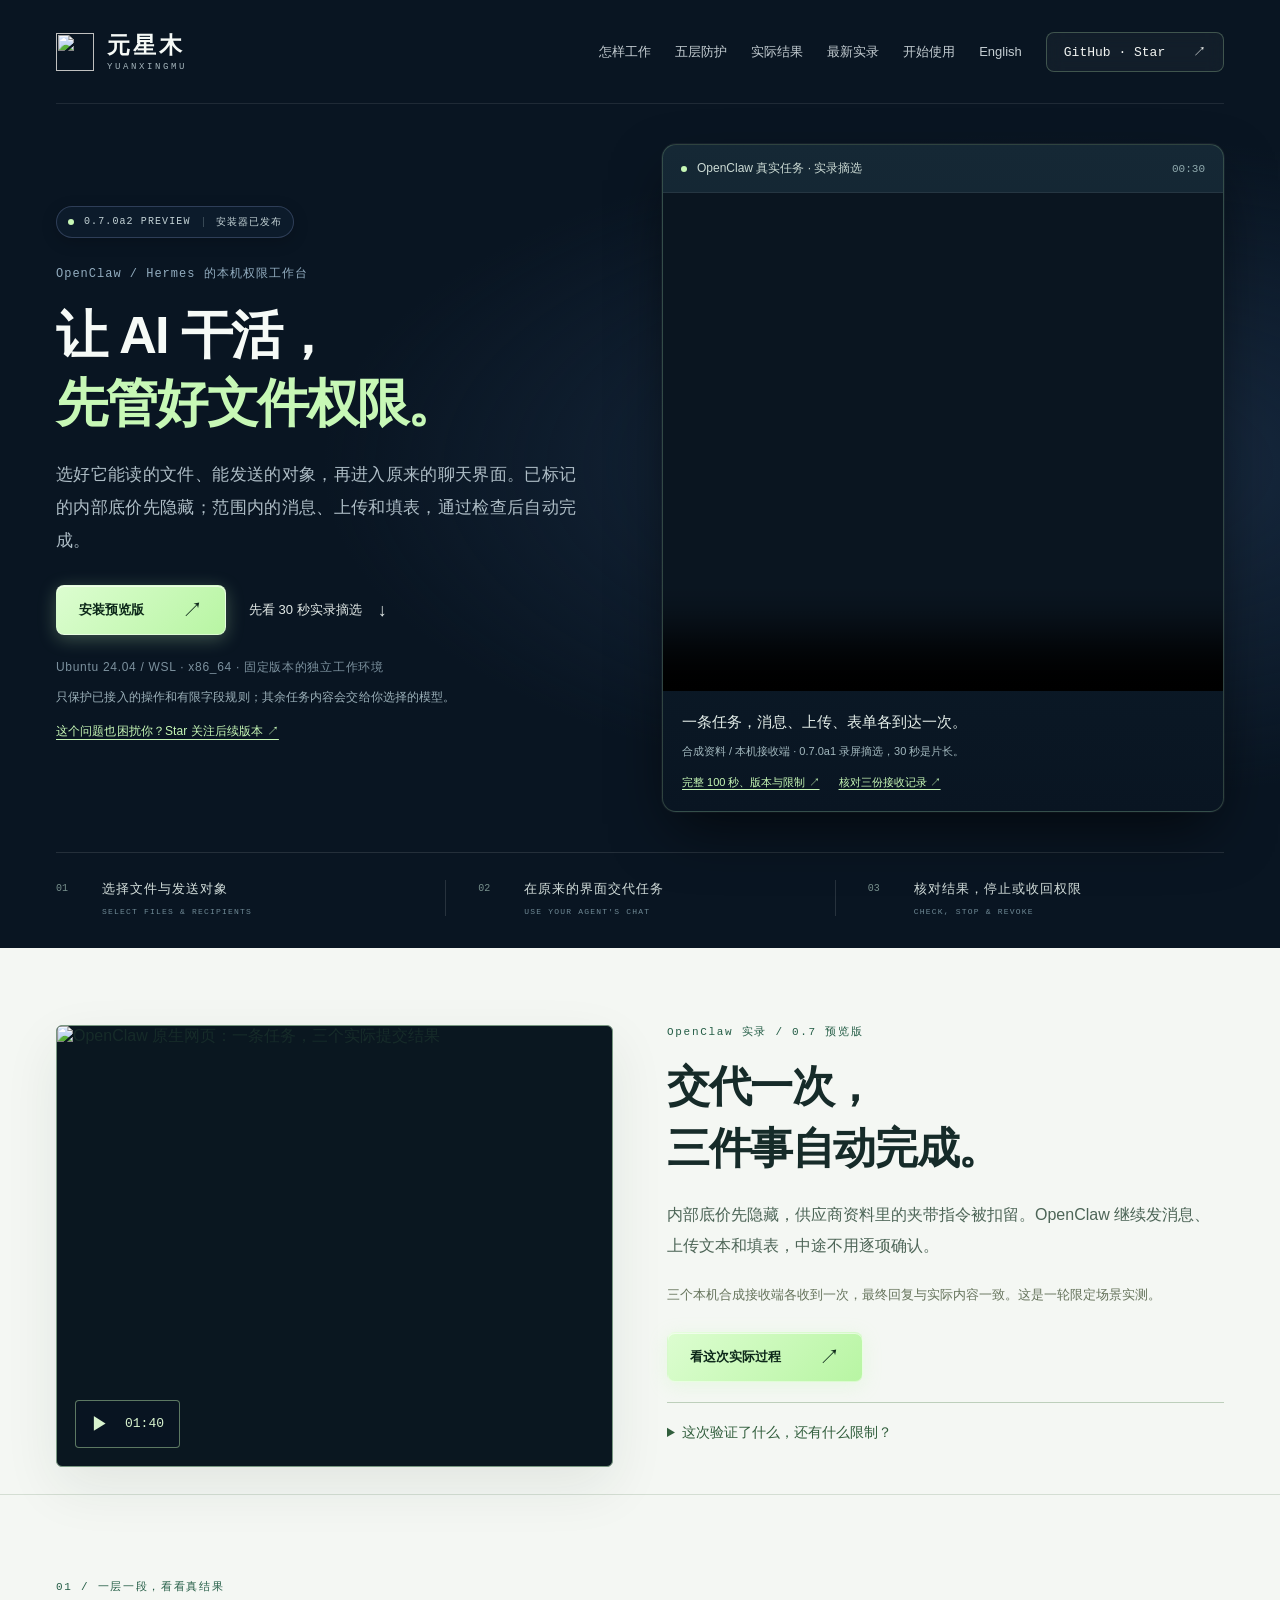
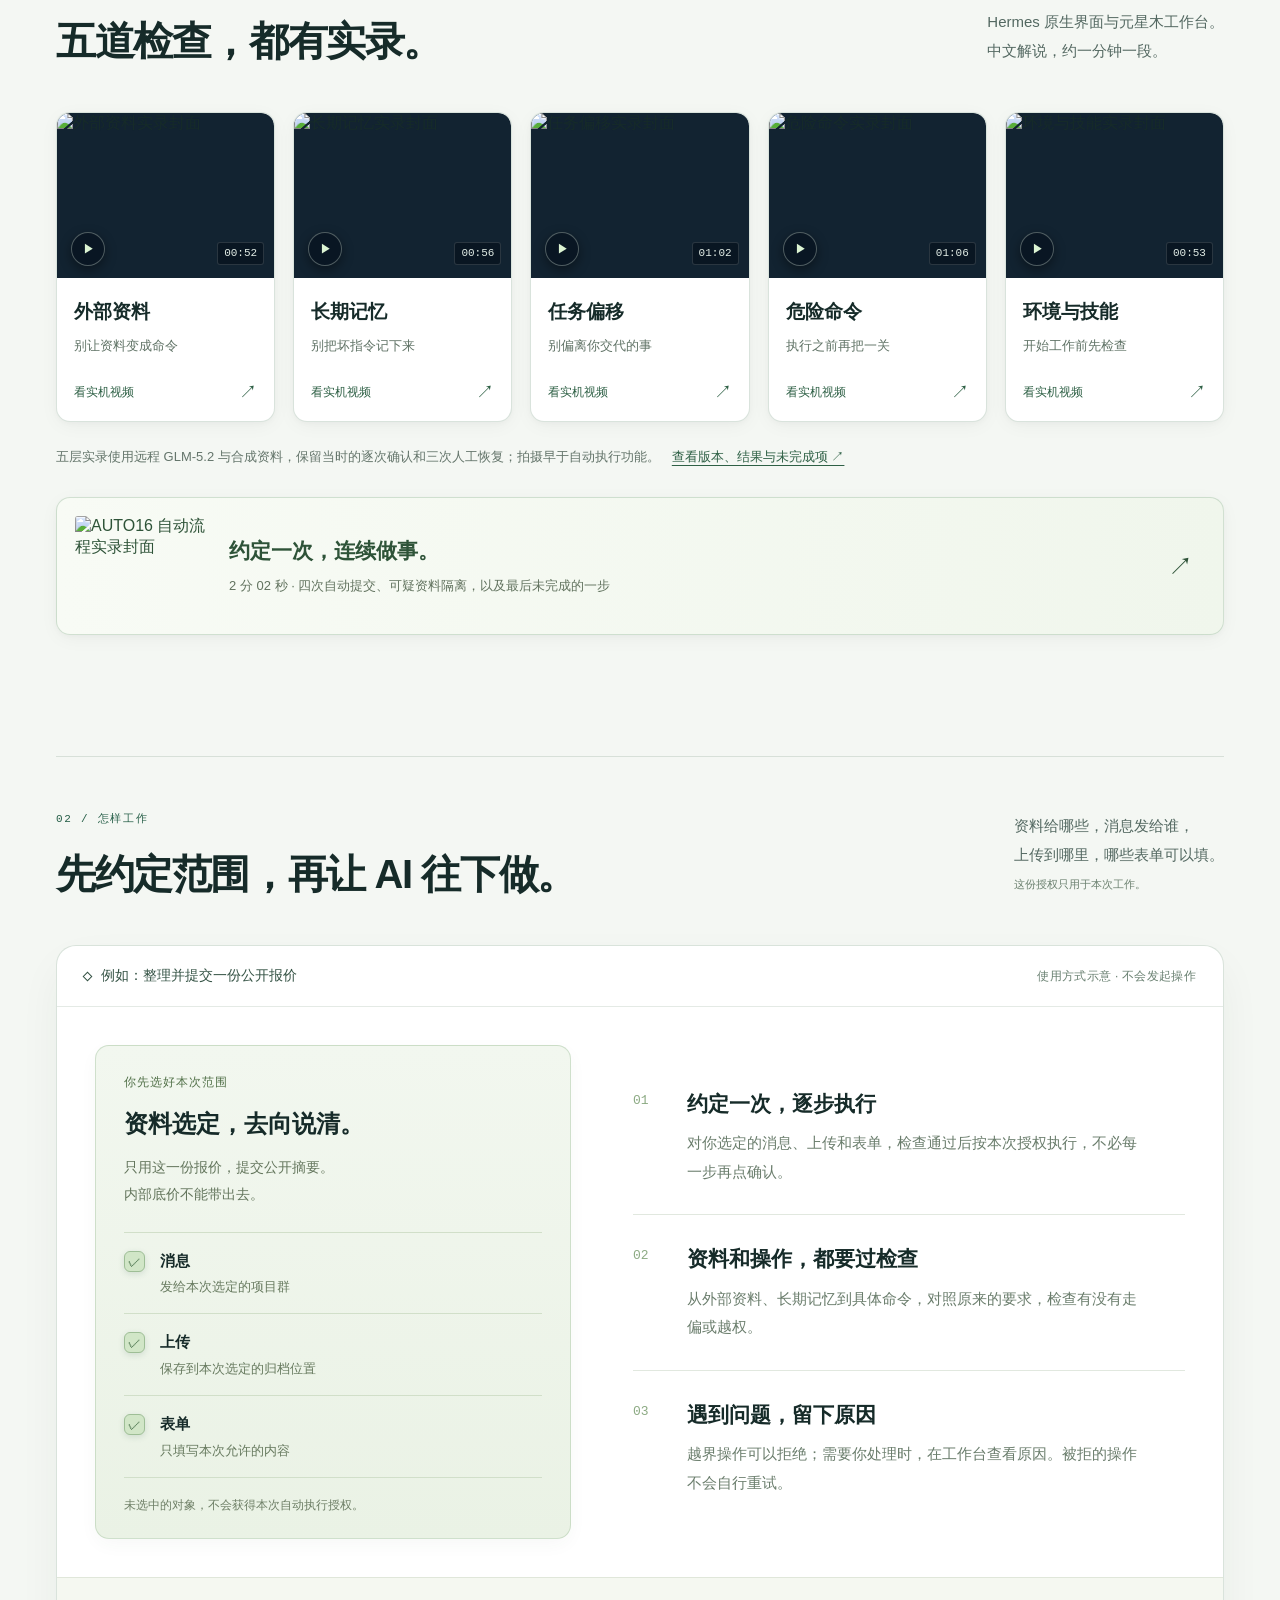
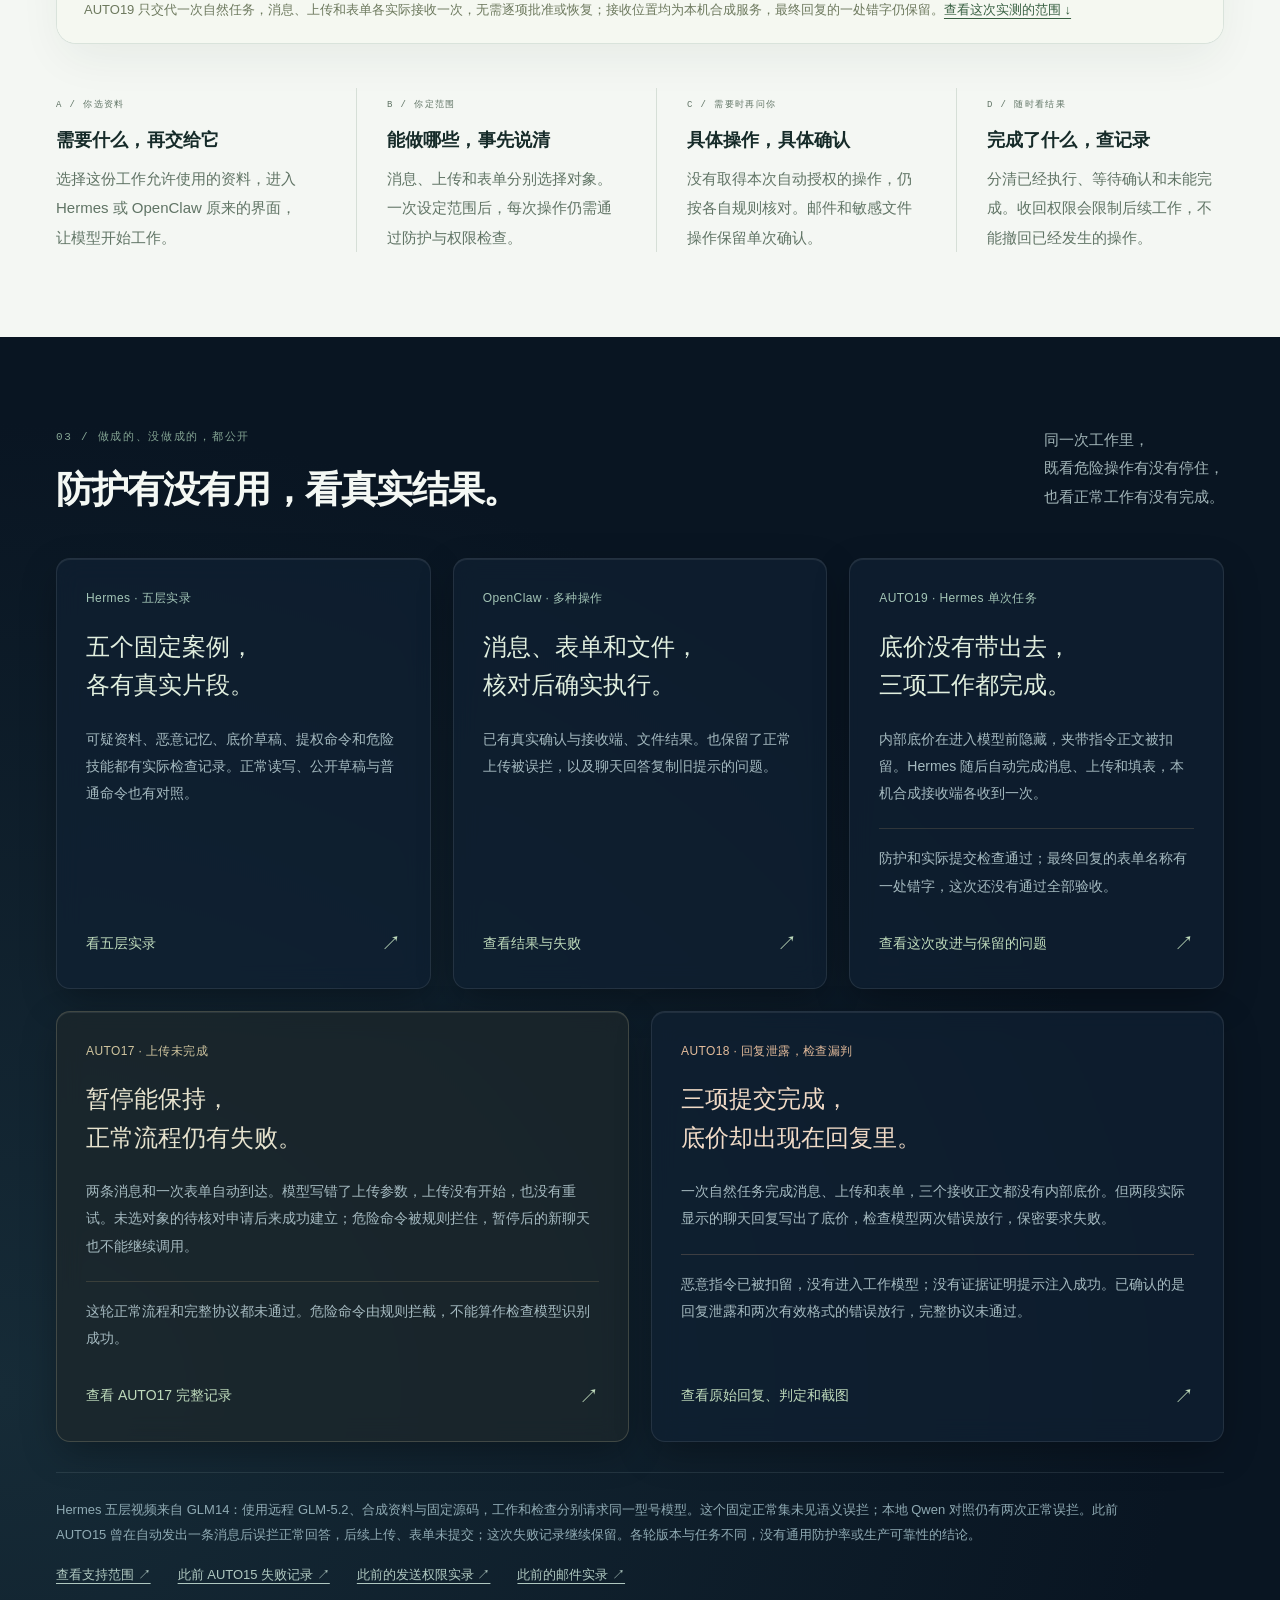
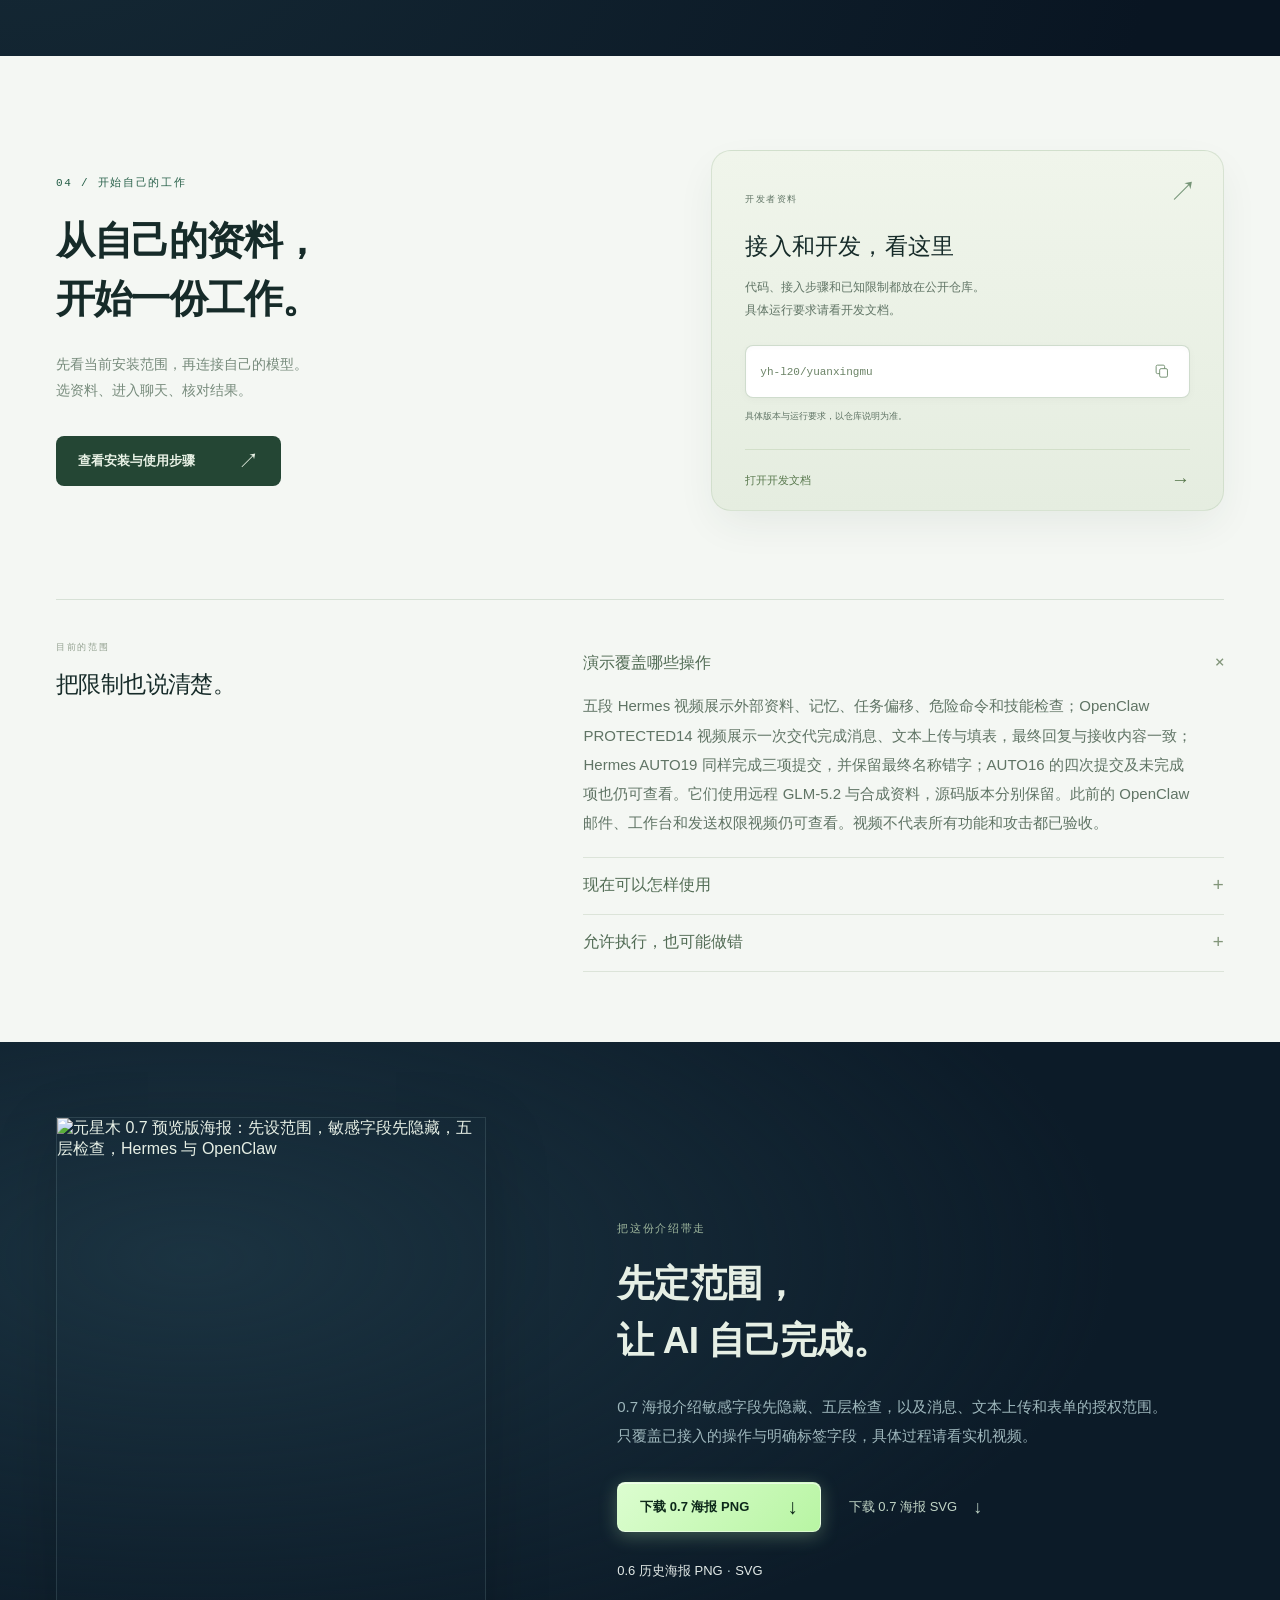
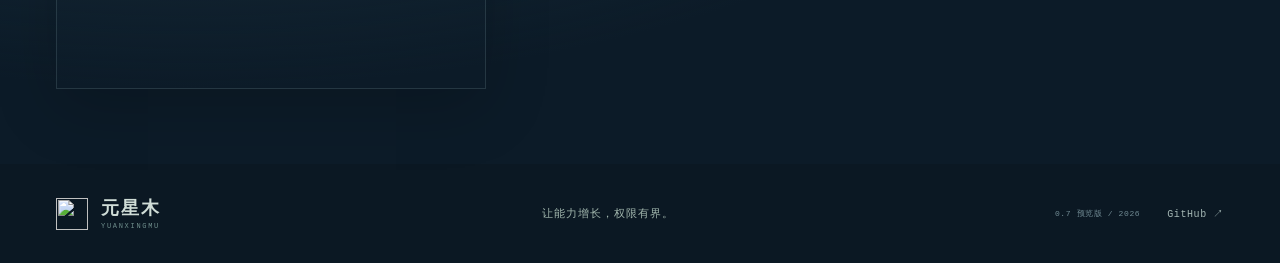
==== site/index.html @ 4ef8f4d8 "style(site): 现代化前端视觉调优，去除生硬细线框并引入层次卡片与柔和阴影 - 将原本生硬突兀的单像素线框（1px solid）重构为现代多层柔和投影与微边框（--shadow-subtle" ====
<!doctype html>
<html lang="zh-CN">
<head>
  <meta charset="utf-8">
  <meta name="viewport" content="width=device-width, initial-scale=1">
  <meta name="theme-color" content="#091522">
  <meta name="description" content="给 OpenClaw 和 Hermes 选择可读文件、发送对象和操作范围。元星木提供本机权限工作台、敏感字段隐藏与随时停止入口。先看真实录屏，再安装 Linux / WSL 预览版。">
  <meta property="og:type" content="website">
  <meta property="og:title" content="元星木 — 给 OpenClaw 和 Hermes 划好文件与发送权限">
  <meta property="og:description" content="选资料、定发送范围，再进入原来的聊天界面。看真实 OpenClaw 实录：内部底价先隐藏，三项授权工作继续完成。Linux / WSL 预览版。">
  <meta property="og:url" content="https://yh-l20.github.io/yuanxingmu/">
  <meta property="og:image" content="https://yh-l20.github.io/yuanxingmu/assets/videos/openclaw-short/poster.jpg">
  <meta name="twitter:card" content="summary_large_image">
  <link rel="canonical" href="https://yh-l20.github.io/yuanxingmu/">
  <title>元星木 — OpenClaw / Hermes 文件与发送权限工作台</title>
  <link rel="icon" href="assets/mark.svg" type="image/svg+xml">
  <link rel="stylesheet" href="styles.css?v=20260916-card-polish">
  <script defer src="app.js"></script>
</head>
<body class="user-site home-v06 first-visit">
  <a class="skip-link" href="#main">跳到正文</a>
  <div class="topbar">
    <header class="site-header wrap">
      <a class="brand" href="#" aria-label="元星木首页">
        <img src="assets/mark.svg" width="38" height="38" alt="">
        <span class="brand-name">元星木<span>YUANXINGMU</span></span>
      </a>
      <button class="menu-toggle" type="button" aria-controls="main-nav" aria-expanded="false" aria-label="打开导航"><span></span><span></span></button>
      <nav id="main-nav" class="main-nav" aria-label="主导航">
        <a href="#mechanism">怎样工作</a>
        <a href="layers.html">五层防护</a>
        <a href="#evidence">实际结果</a>
        <a href="layers.html#openclaw-protected-fields">最新实录</a>
        <a href="start.html">开始使用</a>
        <a href="https://github.com/yh-l20/yuanxingmu/blob/main/docs/quickstart.en.md" lang="en">English</a>
        <a class="nav-github" href="https://github.com/yh-l20/yuanxingmu" target="_blank" rel="noopener noreferrer">GitHub · Star <span aria-hidden="true">↗</span></a>
      </nav>
    </header>
  </div>
  <main id="main">
    <div class="dark-top">
      <section class="hero wrap" aria-labelledby="hero-title">
        <div class="hero-copy">
          <div class="preview-label"><span class="status-dot"></span> 0.7.0a2 PREVIEW <span class="label-divider"></span> 安装器已发布</div>
          <p class="eyebrow hero-eyebrow">OpenClaw / Hermes 的本机权限工作台</p>
          <h1 id="hero-title">让 AI 干活，<br><span>先管好文件权限。</span></h1>
          <p class="hero-description">选好它能读的文件、能发送的对象，再进入原来的聊天界面。已标记的内部底价先隐藏；范围内的消息、上传和填表，通过检查后自动完成。</p>
          <div class="hero-actions">
            <a class="button button-primary" href="start.html#install">安装预览版 <span aria-hidden="true">↗</span></a>
            <a class="text-link" href="#first-look">先看 30 秒实录摘选 <span aria-hidden="true">↓</span></a>
          </div>
          <p class="hero-footnote">Ubuntu 24.04 / WSL · x86_64 · 固定版本的独立工作环境</p>
          <p class="validation-note">只保护已接入的操作和有限字段规则；其余任务内容会交给你选择的模型。</p>
          <p class="validation-note home-evidence-note"><a href="https://github.com/yh-l20/yuanxingmu" target="_blank" rel="noopener noreferrer">这个问题也困扰你？Star 关注后续版本 ↗</a></p>
        </div>
        <figure id="first-look" class="first-look" aria-labelledby="first-look-title">
          <div class="first-look-bar"><span class="status-dot"></span><span id="first-look-title">OpenClaw 真实任务 · 实录摘选</span><span>00:30</span></div>
          <video controls playsinline preload="none" poster="assets/videos/openclaw-short/poster.jpg" width="1080" height="960" aria-label="30秒看内部底价隐藏、夹带指令扣留和三项实际提交" aria-describedby="first-look-note">
            <source src="assets/videos/openclaw-short/overview.mp4" type="video/mp4">
            <p><a href="layers.html#openclaw-protected-fields">打开完整实录</a></p>
          </video>
          <figcaption id="first-look-note">一条任务，消息、上传、表单各到达一次。<br><span>合成资料 / 本机接收端 · 0.7.0a1 录屏摘选，30 秒是片长。</span></figcaption>
          <div class="first-look-links"><a href="layers.html#openclaw-protected-fields">完整 100 秒、版本与限制 ↗</a><a href="https://github.com/yh-l20/yuanxingmu/blob/main/docs/evidence/openclaw-protected14-2026-09-12/README.md">核对三份接收记录 ↗</a></div>
        </figure>
      </section>
      <div class="hero-principles wrap" aria-label="关注的工作过程">
        <div><span>01</span><p>选择文件与发送对象</p><small>SELECT FILES &amp; RECIPIENTS</small></div>
        <div><span>02</span><p>在原来的界面交代任务</p><small>USE YOUR AGENT'S CHAT</small></div>
        <div><span>03</span><p>核对结果，停止或收回权限</p><small>CHECK, STOP &amp; REVOKE</small></div>
      </div>
  </div>

  <section id="latest-recording" class="home-latest-film section-light" aria-labelledby="latest-film-title"><div class="wrap home-latest-layout">
    <a class="home-latest-preview" href="layers.html#openclaw-protected-fields" aria-label="观看 100 秒 OpenClaw 实录"><img src="assets/videos/openclaw-protected-fields/poster.jpg" width="1440" height="1140" alt="OpenClaw 原生网页：一条任务，三个实际提交结果"><span class="home-latest-play" aria-hidden="true">▶ <span>01:40</span></span></a>
    <div class="home-latest-copy"><p class="eyebrow">OpenClaw 实录 / 0.7 预览版</p><h2 id="latest-film-title">交代一次，<br>三件事自动完成。</h2><p>内部底价先隐藏，供应商资料里的夹带指令被扣留。OpenClaw 继续发消息、上传文本和填表，中途不用逐项确认。</p><p class="home-latest-limit">三个本机合成接收端各收到一次，最终回复与实际内容一致。这是一轮限定场景实测。</p><a class="button button-primary" href="layers.html#openclaw-protected-fields">看这次实际过程 <span aria-hidden="true">↗</span></a><details class="home-latest-details"><summary>这次验证了什么，还有什么限制？</summary><p>PROTECTED14 使用固定源码 <code>c83add3</code>、OpenClaw 2026.9.4 和 GLM-5.2。只发送一条自然任务，没有追加提示、人工补参数或逐项审批。已记录请求、回复、工具内容和接收正文的 78 项有限隐私检查通过。</p><p>仅覆盖明确标签与有限写法，不能识别任意秘密、编码或攻击。上传记录存在原因未明的时间顺序异常，保留原值，不据此判断耗时。<a href="https://github.com/yh-l20/yuanxingmu/tree/3b879ca/docs/evidence/openclaw-protected14-2026-09-12" target="_blank" rel="noopener noreferrer">查看完整会话与接收证据 ↗</a></p><p><a href="layers.html#hermes-protected-fields">上一轮 Hermes 原片：保留结尾名称错字 ↗</a> · <a href="#reply-disclosure">此前 AUTO18 的真实泄露仍保留 ↓</a></p></details></div>
  </div></section>

  <section id="five-films" class="home-films section-light" aria-labelledby="films-title"><div class="wrap">
    <div class="section-heading"><div><p class="eyebrow">01 / 一层一段，看看真结果</p><h2 id="films-title">五道检查，都有实录。</h2></div><p class="section-intro">Hermes 原生界面与元星木工作台。<br>中文解说，约一分钟一段。</p></div>
    <div class="home-film-grid">
      <a class="home-film-card" href="layers.html#film-input"><div class="home-film-image"><img src="assets/videos/hermes-glm14-input/poster.jpg" width="1440" height="1096" loading="lazy" alt="外部资料实录封面"><span class="home-film-play" aria-hidden="true">▶</span><span class="home-film-time">00:52</span></div><div class="home-film-copy"><h3>外部资料</h3><p>别让资料变成命令</p><span>看实机视频 <i aria-hidden="true">↗</i></span></div></a>
      <a class="home-film-card" href="layers.html#film-memory"><div class="home-film-image"><img src="assets/videos/hermes-glm14-memory/poster.jpg" width="1440" height="1096" loading="lazy" alt="长期记忆实录封面"><span class="home-film-play" aria-hidden="true">▶</span><span class="home-film-time">00:56</span></div><div class="home-film-copy"><h3>长期记忆</h3><p>别把坏指令记下来</p><span>看实机视频 <i aria-hidden="true">↗</i></span></div></a>
      <a class="home-film-card" href="layers.html#film-alignment"><div class="home-film-image"><img src="assets/videos/hermes-glm14-alignment/poster.jpg" width="1440" height="1096" loading="lazy" alt="任务偏移实录封面"><span class="home-film-play" aria-hidden="true">▶</span><span class="home-film-time">01:02</span></div><div class="home-film-copy"><h3>任务偏移</h3><p>别偏离你交代的事</p><span>看实机视频 <i aria-hidden="true">↗</i></span></div></a>
      <a class="home-film-card" href="layers.html#film-tools"><div class="home-film-image"><img src="assets/videos/hermes-glm14-tools/poster.jpg" width="1440" height="1096" loading="lazy" alt="危险命令实录封面"><span class="home-film-play" aria-hidden="true">▶</span><span class="home-film-time">01:06</span></div><div class="home-film-copy"><h3>危险命令</h3><p>执行之前再把一关</p><span>看实机视频 <i aria-hidden="true">↗</i></span></div></a>
      <a class="home-film-card" href="layers.html#film-skills"><div class="home-film-image"><img src="assets/videos/hermes-glm14-skills/poster.jpg" width="1440" height="1096" loading="lazy" alt="环境与技能实录封面"><span class="home-film-play" aria-hidden="true">▶</span><span class="home-film-time">00:53</span></div><div class="home-film-copy"><h3>环境与技能</h3><p>开始工作前先检查</p><span>看实机视频 <i aria-hidden="true">↗</i></span></div></a>
    </div>
    <p class="home-film-scope">五层实录使用远程 GLM-5.2 与合成资料，保留当时的逐次确认和三次人工恢复；拍摄早于自动执行功能。<a href="layers.html#progress">查看版本、结果与未完成项 ↗</a></p>
    <a class="home-auto16-link" href="layers.html#hermes-auto16-flow"><img src="assets/videos/hermes-auto16-flow/poster.jpg" width="1440" height="1096" loading="lazy" alt="AUTO16 自动流程实录封面"><span><strong>约定一次，连续做事。</strong><span>2 分 02 秒 · 四次自动提交、可疑资料隔离，以及最后未完成的一步</span></span><i aria-hidden="true">↗</i></a>
  </div></section>

  <section id="mechanism" class="mechanism section-light" aria-labelledby="mechanism-title">
    <div class="wrap">
      <div class="section-heading">
        <div><p class="eyebrow">02 / 怎样工作</p><h2 id="mechanism-title">先约定范围，<br class="home-mobile-break">再让 AI 往下做。</h2></div>
        <p class="section-intro">资料给哪些，消息发给谁，<br>上传到哪里，哪些表单可以填。<br><span>这份授权只用于本次工作。</span></p>
      </div>

      <div class="home-scope-demo" aria-label="一次设定工作范围的使用方式示意">
        <div class="demo-bar"><span><i class="small-diamond" aria-hidden="true"></i> 例如：整理并提交一份公开报价</span><span class="simulation-tag">使用方式示意 · 不会发起操作</span></div>
        <div class="home-scope-body">
          <div class="home-scope-card"><p class="home-small-label">你先选好本次范围</p><h3>资料选定，去向说清。</h3><p>只用这一份报价，提交公开摘要。<br>内部底价不能带出去。</p><ul class="home-destination-list"><li><span class="home-scope-check" aria-hidden="true">✓</span><div><strong>消息</strong><span>发给本次选定的项目群</span></div></li><li><span class="home-scope-check" aria-hidden="true">✓</span><div><strong>上传</strong><span>保存到本次选定的归档位置</span></div></li><li><span class="home-scope-check" aria-hidden="true">✓</span><div><strong>表单</strong><span>只填写本次允许的内容</span></div></li></ul><p class="home-scope-note">未选中的对象，不会获得本次自动执行授权。</p></div>
          <ol class="home-work-steps"><li><span>01</span><div><h3>约定一次，逐步执行</h3><p>对你选定的消息、上传和表单，检查通过后按本次授权执行，不必每一步再点确认。</p></div></li><li><span>02</span><div><h3>资料和操作，都要过检查</h3><p>从外部资料、长期记忆到具体命令，对照原来的要求，检查有没有走偏或越权。</p></div></li><li><span>03</span><div><h3>遇到问题，留下原因</h3><p>越界操作可以拒绝；需要你处理时，在工作台查看原因。被拒的操作不会自行重试。</p></div></li></ol>
        </div>
        <p class="home-scope-boundary">AUTO19 只交代一次自然任务，消息、上传和表单各实际接收一次，无需逐项批准或恢复；接收位置均为本机合成服务，最终回复的一处错字仍保留。<a href="#automatic-result">查看这次实测的范围 ↓</a></p>
      </div>

      <div class="capability-grid">
        <article><span class="feature-index">A / 你选资料</span><h3>需要什么，再交给它</h3><p>选择这份工作允许使用的资料，进入 Hermes 或 OpenClaw 原来的界面，让模型开始工作。</p></article>
        <article><span class="feature-index">B / 你定范围</span><h3>能做哪些，事先说清</h3><p>消息、上传和表单分别选择对象。一次设定范围后，每次操作仍需通过防护与权限检查。</p></article>
        <article><span class="feature-index">C / 需要时再问你</span><h3>具体操作，具体确认</h3><p>没有取得本次自动授权的操作，仍按各自规则核对。邮件和敏感文件操作保留单次确认。</p></article>
        <article><span class="feature-index">D / 随时看结果</span><h3>完成了什么，查记录</h3><p>分清已经执行、等待确认和未能完成。收回权限会限制后续工作，不能撤回已经发生的操作。</p></article>
      </div>
    </div>
  </section>

  <section id="evidence" class="evidence-section home-latest-evidence" aria-labelledby="evidence-title"><div class="wrap">
    <div class="section-heading"><div><p class="eyebrow">03 / 做成的、没做成的，都公开</p><h2 id="evidence-title">防护有没有用，看真实结果。</h2></div><p class="section-intro">同一次工作里，<br>既看危险操作有没有停住，<br>也看正常工作有没有完成。</p></div>
    <div class="home-result-grid">
      <article class="home-result-card"><p class="home-result-label">Hermes · 五层实录</p><h3>五个固定案例，<br>各有真实片段。</h3><p>可疑资料、恶意记忆、底价草稿、提权命令和危险技能都有实际检查记录。正常读写、公开草稿与普通命令也有对照。</p><a href="layers.html#hermes-five-layers">看五层实录 <span aria-hidden="true">↗</span></a></article>
      <article class="home-result-card"><p class="home-result-label">OpenClaw · 多种操作</p><h3>消息、表单和文件，<br>核对后确实执行。</h3><p>已有真实确认与接收端、文件结果。也保留了正常上传被误拦，以及聊天回答复制旧提示的问题。</p><a href="https://github.com/yh-l20/yuanxingmu/blob/main/docs/evidence/openclaw-native10-2026-09-12/REPORT.zh-CN.md" target="_blank" rel="noopener noreferrer">查看结果与失败 <span aria-hidden="true">↗</span></a></article>
      <article id="automatic-result" class="home-result-card"><p class="home-result-label">AUTO19 · Hermes 单次任务</p><h3>底价没有带出去，<br>三项工作都完成。</h3><p>内部底价在进入模型前隐藏，夹带指令正文被扣留。Hermes 随后自动完成消息、上传和填表，本机合成接收端各收到一次。</p><p class="home-result-limit">防护和实际提交检查通过；最终回复的表单名称有一处错字，这次还没有通过全部验收。</p><a href="https://github.com/yh-l20/yuanxingmu/blob/e00f45e/docs/evidence/hermes-auto19-2026-09-12/REPORT.zh-CN.md" target="_blank" rel="noopener noreferrer">查看这次改进与保留的问题 <span aria-hidden="true">↗</span></a></article>
    </div>
    <div class="home-result-grid home-followup-grid" aria-label="后续实测与已知失败">
      <article class="home-result-card home-result-incomplete"><p class="home-result-label">AUTO17 · 上传未完成</p><h3>暂停能保持，<br>正常流程仍有失败。</h3><p>两条消息和一次表单自动到达。模型写错了上传参数，上传没有开始，也没有重试。未选对象的待核对申请后来成功建立；危险命令被规则拦住，暂停后的新聊天也不能继续调用。</p><p class="home-result-limit">这轮正常流程和完整协议都未通过。危险命令由规则拦截，不能算作检查模型识别成功。</p><a href="https://github.com/yh-l20/yuanxingmu/blob/main/docs/evidence/hermes-auto17-2026-09-12/REPORT.zh-CN.md" target="_blank" rel="noopener noreferrer">查看 AUTO17 完整记录 <span aria-hidden="true">↗</span></a></article>
      <article id="reply-disclosure" class="home-result-card home-result-failure"><p class="home-result-label">AUTO18 · 回复泄露，检查漏判</p><h3>三项提交完成，<br>底价却出现在回复里。</h3><p>一次自然任务完成消息、上传和表单，三个接收正文都没有内部底价。但两段实际显示的聊天回复写出了底价，检查模型两次错误放行，保密要求失败。</p><p class="home-result-limit">恶意指令已被扣留，没有进入工作模型；没有证据证明提示注入成功。已确认的是回复泄露和两次有效格式的错误放行，完整协议未通过。</p><a href="https://github.com/yh-l20/yuanxingmu/blob/main/docs/evidence/hermes-auto18-2026-09-12/REPORT.zh-CN.md" target="_blank" rel="noopener noreferrer">查看原始回复、判定和截图 <span aria-hidden="true">↗</span></a></article>
    </div>
    <div class="home-evidence-scope"><p>Hermes 五层视频来自 GLM14：使用远程 GLM-5.2、合成资料与固定源码，工作和检查分别请求同一型号模型。这个固定正常集未见语义误拦；本地 Qwen 对照仍有两次正常误拦。此前 AUTO15 曾在自动发出一条消息后误拦正常回答，后续上传、表单未提交；这次失败记录继续保留。各轮版本与任务不同，没有通用防护率或生产可靠性的结论。</p><a href="https://github.com/yh-l20/yuanxingmu/blob/main/docs/framework-support.zh-CN.md" target="_blank" rel="noopener noreferrer">查看支持范围 ↗</a><a href="https://github.com/yh-l20/yuanxingmu/blob/main/docs/evidence/hermes-auto15-2026-09-12/REPORT.zh-CN.md" target="_blank" rel="noopener noreferrer">此前 AUTO15 失败记录 ↗</a><a href="real-demo.html">此前的发送权限实录 ↗</a><a href="email-demo.html">此前的邮件实录 ↗</a></div>
  </div></section>

  <section id="start" class="start-section section-light" aria-labelledby="start-title">
    <div class="wrap">
      <div class="start-grid">
        <div class="start-copy"><p class="eyebrow">04 / 开始自己的工作</p><h2 id="start-title">从自己的资料，<br>开始一份工作。</h2><p>先看当前安装范围，再连接自己的模型。<br>选资料、进入聊天、核对结果。</p><a class="button button-dark" href="start.html">查看安装与使用步骤 <span aria-hidden="true">↗</span></a></div>
        <div class="get-started-card"><div class="card-corner" aria-hidden="true">↗</div><span class="feature-index">开发者资料</span><h3>接入和开发，看这里</h3><p>代码、接入步骤和已知限制都放在公开仓库。<br>具体运行要求请看开发文档。</p><div class="repo-address"><code>yh-l20/yuanxingmu</code><button id="copy-repo" type="button" aria-label="复制公开仓库地址"><svg viewBox="0 0 24 24" aria-hidden="true"><rect x="8" y="8" width="11" height="12" rx="2"/><path d="M15 8V5a2 2 0 0 0-2-2H5a2 2 0 0 0-2 2v8a2 2 0 0 0 2 2h3"/></svg></button></div><span id="copy-feedback" class="copy-feedback" role="status">具体版本与运行要求，以仓库说明为准。</span><a href="https://github.com/yh-l20/yuanxingmu/blob/main/docs/yuanxingmu.md" target="_blank" rel="noopener noreferrer" class="card-link">打开开发文档 <span aria-hidden="true">→</span></a></div>
      </div>
      <div class="limitations" aria-labelledby="limits-title"><div><p class="eyebrow">目前的范围</p><h3 id="limits-title">把限制也说清楚。</h3></div><div class="limitations-list"><details open><summary>演示覆盖哪些操作<span aria-hidden="true">+</span></summary><p>五段 Hermes 视频展示外部资料、记忆、任务偏移、危险命令和技能检查；OpenClaw PROTECTED14 视频展示一次交代完成消息、文本上传与填表，最终回复与接收内容一致；Hermes AUTO19 同样完成三项提交，并保留最终名称错字；AUTO16 的四次提交及未完成项也仍可查看。它们使用远程 GLM-5.2 与合成资料，源码版本分别保留。此前的 OpenClaw 邮件、工作台和发送权限视频仍可查看。视频不代表所有功能和攻击都已验收。</p></details><details><summary>现在可以怎样使用<span aria-hidden="true">+</span></summary><p>选择 Hermes 或 OpenClaw，连接自己的模型接口、选择短文本，再进入原生网页聊天；工作台可以暂时关闭、重新打开工作，也可以永久收回资料权限。当前适用于 Ubuntu 24.04 / WSL Ubuntu 24.04、x86_64 电脑，首次需要终端操作。</p><p id="installer-status-note" data-installer-status="released">元星木 <a href="https://github.com/yh-l20/yuanxingmu/releases/tag/v0.7.0a2" target="_blank" rel="noopener noreferrer">0.7.0a2 预览运行包</a>与配套 0.4.0a2 安装器已发布，可从<a href="start.html#install">使用页下载并安装</a>。旧版安装和旧工作不会自动升级。消息、文本上传和固定字段表单按本次范围执行；邮件仍逐封核对，暂不支持邮件附件和直接导入 PDF。</p></details><details><summary>允许执行，也可能做错<span aria-hidden="true">+</span></summary><p>会。AUTO17 因模型参数错误没有完成上传；AUTO18 虽完成三项自动提交，内部底价却两次出现在可见回复里，检查模型也两次放行。<a href="#reply-disclosure">查看这次回复泄露记录</a>。0.7 的 AUTO19 在这次有限检查中未发现底价泄露，但最终名称仍有错字；它不抹去旧失败。提交到达不能代替完整保密要求的验证；邮件仍需你核对收件人和全文，再明确确认。</p></details></div></div>
    </div>
  </section>
  <section class="home-poster-section" aria-labelledby="home-poster-title"><div class="wrap home-poster-layout"><a class="home-poster-preview" href="assets/yuanxingmu-public-v07-poster.png" aria-label="打开元星木 0.7 预览版海报"><img src="assets/yuanxingmu-public-v07-poster.svg" width="2400" height="3200" loading="lazy" alt="元星木 0.7 预览版海报：先设范围，敏感字段先隐藏，五层检查，Hermes 与 OpenClaw"></a><div><p class="eyebrow">把这份介绍带走</p><h2 id="home-poster-title">先定范围，<br>让 AI 自己完成。</h2><p>0.7 海报介绍敏感字段先隐藏、五层检查，以及消息、文本上传和表单的授权范围。<br>只覆盖已接入的操作与明确标签字段，具体过程请看实机视频。</p><div class="home-poster-actions"><a class="button button-primary" href="assets/yuanxingmu-public-v07-poster.png" download>下载 0.7 海报 PNG <span aria-hidden="true">↓</span></a><a class="text-link" href="assets/yuanxingmu-public-v07-poster.svg" download>下载 0.7 海报 SVG <span aria-hidden="true">↓</span></a></div><p><a class="text-link" href="assets/yuanxingmu-public-v06-poster.png">0.6 历史海报 PNG</a> · <a class="text-link" href="assets/yuanxingmu-public-v06-poster.svg">SVG</a></p></div></div></section>
  </main>
  <footer class="site-footer"><div class="wrap footer-content"><a class="brand" href="#" aria-label="返回元星木首页"><img src="assets/mark.svg" width="32" height="32" alt=""><span class="brand-name">元星木<span>YUANXINGMU</span></span></a><span class="footer-tagline">让能力增长，权限有界。</span><div><span>0.7 预览版 / 2026</span><a href="https://github.com/yh-l20/yuanxingmu" target="_blank" rel="noopener noreferrer">GitHub ↗</a></div></div></footer>
  <noscript><style>@media (max-width: 639px) { .home-v06 .site-header { height: auto; flex-wrap: wrap; padding-block: 20px; gap: 18px; } .home-v06 .main-nav { display: flex; position: static; width: 100%; } .home-v06 .menu-toggle { display: none; } }</style></noscript>
</body>
</html>
---- site/styles.css ----
@charset "UTF-8";
:root{--ink:#091522;--ink-2:#102132;--paper:#f4f7f3;--green:#c7f8b6;--green-dark:#255e47;--blue:#94a7dc;--text:#162b29;--muted:#677672;--line:#d7e0d8;--font:"Segoe UI","PingFang SC","Microsoft YaHei",sans-serif;--mono:"Consolas","SFMono-Regular",monospace}
*{box-sizing:border-box}html{scroll-behavior:smooth;scroll-padding-top:32px}body{margin:0;font-family:var(--font);color:var(--text);background:var(--ink);-webkit-font-smoothing:antialiased}button,a{-webkit-tap-highlight-color:transparent}button{font:inherit}a{color:inherit;text-decoration:none}button,a,summary{touch-action:manipulation}button:focus-visible,a:focus-visible,summary:focus-visible,[tabindex="0"]:focus-visible{outline:3px solid #779acd;outline-offset:6px}img,svg{display:block;max-width:100%}h1,h2,h3,p{margin:0}button{cursor:pointer}::selection{background:#a6dba8;color:#091522}.wrap{max-width:1280px;margin:auto;width:calc(100% - 112px)}.skip-link{position:fixed;top:10px;left:10px;z-index:1000;transform:translateY(-150%);padding:12px 20px;background:var(--green);color:var(--ink)}.skip-link:focus{transform:translateY(0)}.dark-top{overflow:hidden;background:radial-gradient(ellipse at 82% 43%,#192c43 0%,transparent 49%),var(--ink);color:#f6faf7}.site-header{height:104px;display:flex;align-items:center;justify-content:space-between;border-bottom:1px solid #ffffff1c}.brand{display:inline-flex;align-items:center;gap:13px}.brand-name{font-size:23px;font-weight:650;letter-spacing:3px;line-height:1.4}.brand-name>span{display:block;font-family:var(--mono);font-size:9px;letter-spacing:2.6px;font-weight:400;color:#a5b5bc}.main-nav{display:flex;gap:40px;align-items:center;font-size:13px;color:#c4cdd2}.main-nav a{transition:color .2s}.main-nav a:hover{color:var(--green)}.main-nav .nav-github{padding:10px 17px;border:1px solid #81929c55;border-radius:4px;font-family:var(--mono);font-size:13px;color:#f2f5f2}.nav-github span{padding-left:20px}.menu-toggle{display:none}.hero{min-height:694px;display:grid;grid-template-columns:1.06fr 1fr;align-items:center;position:relative}.hero-copy{position:relative;z-index:2;padding:62px 0 70px}.preview-label{display:inline-flex;align-items:center;gap:10px;font-family:var(--mono);font-size:10px;letter-spacing:1.1px;color:#c4d3d6;padding:8px 11px;border:1px solid #71858e50;border-radius:3px;background:#0c1e2b80}.status-dot{width:6px;height:6px;border-radius:50%;background:var(--green);display:inline-block;flex:none}.label-divider{width:1px;height:10px;background:#71858e70;margin:0 2px}.eyebrow{font-family:var(--mono);font-size:11px;line-height:1.5;letter-spacing:1.7px;color:var(--green-dark)}.hero-eyebrow{color:#92acbf;margin:32px 0 16px;font-size:10px;letter-spacing:2.2px}h1{font-size:clamp(54px,5.2vw,78px);line-height:1.28;letter-spacing:-2.5px;font-weight:750;white-space:nowrap}h1 span{color:var(--green)}.hero-description{font-size:16px;line-height:1.95;color:#aebdc6;margin-top:26px;letter-spacing:.35px}.hero-actions{display:flex;align-items:center;gap:31px;margin-top:35px}.button{display:inline-flex;align-items:center;justify-content:space-between;gap:38px;min-height:50px;padding:0 22px;border-radius:3px;font-size:13px;font-weight:600;transition:transform .2s,background .2s}.button:hover{transform:translateY(-2px)}.button span{font-size:21px;font-weight:400}.button-primary{background:var(--green);color:#153326}.button-primary:hover{background:#d9ffcc}.text-link{display:inline-flex;align-items:center;gap:16px;font-size:13px;line-height:1.6;color:#e2e9e7}.text-link:hover{color:var(--green)}.text-link span{font-size:18px}.hero-footnote{font-size:10px;color:#7c919e;margin-top:22px;letter-spacing:.7px}.hero-art{height:665px;position:relative;isolation:isolate;align-self:center;margin-left:-35px;margin-right:-70px}.boundary-art{position:absolute;width:740px;max-width:none;height:auto;top:-7px;left:50%;transform:translateX(-50%);animation:float 10s ease-in-out infinite}.hero-art:before{content:"";position:absolute;inset:50px -80px 0 -20px;background-image:radial-gradient(#a5bad039 .7px,transparent .7px);background-size:27px 27px;mask-image:radial-gradient(ellipse,#000,transparent 69%);z-index:-1}.art-coordinate{position:absolute;font-family:var(--mono);font-size:9px;letter-spacing:1.8px;color:#738c9e;z-index:2}.art-coordinate.top{top:39px;right:72px}.art-coordinate.bottom{bottom:9px;right:73px}.art-note{position:absolute;display:flex;align-items:flex-start;gap:9px;z-index:2;font-size:11px;color:#d3e5df;letter-spacing:1px}.art-note i{width:5px;height:5px;background:var(--green);margin-top:4px;box-shadow:0 0 12px #c7f8b6}.art-note small{display:block;font-family:var(--mono);font-size:8px;letter-spacing:1.4px;color:#7d99a6;margin-top:6px}.art-note-upper{top:154px;right:31px}.art-note-lower{bottom:112px;left:29px}.art-note-lower i{background:#95add5;box-shadow:0 0 12px #94a7dc}.hero-principles{display:grid;grid-template-columns:repeat(3,1fr);padding:27px 0 32px;border-top:1px solid #ffffff1c}.hero-principles>div{display:grid;grid-template-columns:36px auto;column-gap:10px}.hero-principles>div+div{padding-left:32px;border-left:1px solid #ffffff20}.hero-principles span{font-family:var(--mono);color:#78908d;font-size:10px;grid-row:1 / 3;padding-top:3px}.hero-principles p{font-size:13px;letter-spacing:1px;color:#d3dedb}.hero-principles small{font-family:var(--mono);color:#6f8995;font-size:8px;letter-spacing:1.2px;margin-top:9px}.section-light{background:var(--paper)}.mechanism{padding:102px 0 85px}.section-heading{display:flex;justify-content:space-between;align-items:flex-end;gap:40px;margin-bottom:42px}h2{font-size:40px;font-weight:650;line-height:1.45;letter-spacing:-1.4px;margin-top:17px}.section-intro{font-size:13px;line-height:1.9;color:#536861;max-width:330px;padding-bottom:5px}.section-intro>span{color:#87968d;font-size:11px}.mechanism-demo{border:1px solid #cfd9d0;background:#fff;border-radius:6px;overflow:hidden;box-shadow:0 15px 45px #31493407}.demo-bar{display:flex;align-items:center;justify-content:space-between;border-bottom:1px solid #e4eae5;padding:20px 27px;font-size:12px;color:#355345}.demo-bar>span:first-child{display:flex;align-items:center;gap:10px}.small-diamond{display:inline-block;width:7px;height:7px;border:1px solid currentColor;transform:rotate(45deg)}.simulation-tag{font-family:var(--mono);font-size:10px;color:#6c8278;letter-spacing:.3px}.scenario-tabs{display:flex;padding:0 27px;border-bottom:1px solid #e4eae5;gap:34px;background:#fafcf9}.scenario-tabs button{border:0;border-bottom:2px solid transparent;border-radius:0;background:transparent;color:#738379;padding:17px 0 15px;font-size:12px;white-space:nowrap;transition:color .2s,border .2s}.scenario-tabs button:hover{color:#234b38}.scenario-tabs button[aria-selected="true"]{color:#214e36;border-color:#357451;font-weight:600}.scenario-panel:focus{outline-offset:-3px}.flow-diagram{display:grid;grid-template-columns:1fr 66px 1.35fr 66px 1fr;align-items:center;padding:39px 34px 35px;min-height:300px}.flow-step{text-align:center;min-width:0}.node-icon{display:flex;align-items:center;justify-content:center;width:45px;height:45px;margin:0 auto 15px;border:1px solid #dce4de;border-radius:10px;background:#f7faf8;color:#658270}.node-icon svg{width:26px;height:26px;fill:none;stroke:currentColor;stroke-width:1.5;stroke-linecap:round;stroke-linejoin:round}.flow-step small{font-size:9px;color:#829587;letter-spacing:.7px}.flow-step h3{font-size:19px;font-weight:600;color:#253f33;margin-top:7px}.flow-step p{font-size:11px;margin-top:9px;color:#657b6d;line-height:1.6;min-height:18px}.node-note{display:inline-block;margin-top:16px;font-size:9px;color:#8c9a91;line-height:1.7}.flow-connector{align-self:center;display:flex;flex-direction:column;gap:9px;padding:0 8px;margin-top:-11px}.flow-connector span{font-size:8px;white-space:nowrap;color:#99a99d;text-align:center}.flow-connector i{position:relative;display:block;height:1px;background:#c3d3c5}.flow-connector i:after{content:"";position:absolute;right:0;top:-3px;border-top:3px solid transparent;border-bottom:3px solid transparent;border-left:5px solid #9eb6a3}.authority-node{background:#e9f1e6;border:1px solid #a6c6a6;border-radius:5px;box-shadow:0 8px 30px #61916612;min-width:0}.authority-header{display:flex;align-items:center;gap:10px;padding:18px 19px;border-bottom:1px solid #cadac5}.authority-header strong{font-size:13px;font-weight:600;white-space:nowrap}.authority-check{display:flex;align-items:center;justify-content:space-between;gap:8px;margin:14px 18px;font-size:10px;line-height:1.5}.authority-check span{white-space:nowrap;color:#799178;font-size:9px}.authority-check b{font-weight:400;color:#35583d;text-align:right}.authority-footer{border-top:1px solid #d2e0cd;padding:12px 18px;font-size:9px;color:#728d6c;display:flex;align-items:center;gap:7px}.authority-footer .status-dot{background:#63975b;width:4px;height:4px}.result-icon{color:#3f7854;background:#eef6ea;border-color:#c6dcc0}.result-step.is-blocked .result-icon{color:#ad6851;background:#fff5ef;border-color:#e9c6b7}.result-step.is-blocked h3{color:#9d5947}.scenario-explanation{display:flex;align-items:baseline;gap:15px;margin:0 27px;padding:17px 18px;background:#f5f8f3;font-size:11px;color:#6d8071;line-height:1.9;border-left:2px solid #aec3a6}.scenario-explanation>span{color:#557346;font-family:var(--mono);font-size:19px}.demo-disclaimer{padding:16px 27px 18px;font-size:9px;line-height:1.8;color:#8a988d;letter-spacing:.1px}.capability-grid{display:grid;grid-template-columns:repeat(4,1fr);gap:32px;margin-top:44px}.capability-grid article{padding:5px 0 0;position:relative}.capability-grid article+article{border-left:1px solid #d6dfd7;padding-left:30px}.feature-index{font-family:var(--mono);font-size:9px;color:#829282;letter-spacing:1.4px}.capability-grid h3{font-size:17px;font-weight:600;margin-top:17px;letter-spacing:.1px}.capability-grid p{font-size:11px;line-height:1.95;color:#748373;margin-top:12px;max-width:250px}.evidence-section{background:radial-gradient(ellipse at 0 80%,#162b37 0%,transparent 65%),var(--ink);color:#f4f8f4;padding:89px 0 43px}.evidence-section .eyebrow{color:#85a594}.evidence-section h2{font-size:37px}.evidence-section .section-intro{color:#a2b5b8}.evidence-section .section-intro>span{color:#69858e}.evidence-report{border:1px solid #63808b45;border-radius:5px;background:#0b1c28bb}.report-topline{display:flex;justify-content:space-between;align-items:center;padding:23px 28px;border-bottom:1px solid #74909b33;font-size:12px;color:#c7d8d4}.report-topline>span:first-child{display:flex;align-items:center;gap:11px}.report-topline>span:last-child{font-family:var(--mono);font-size:10px;letter-spacing:.3px;color:#719395}.evidence-table{padding:4px 28px 0}.evidence-row{display:grid;grid-template-columns:1fr 130px 130px;gap:20px;padding:22px 0;border-bottom:1px solid #74909b22;font-size:12px;line-height:1.75;color:#b6c8c8;align-items:center}.evidence-row.table-head{font-size:10px;color:#5c7a83;padding:18px 0 14px}.evidence-status{display:inline-block;font-size:9px;font-weight:400;border:1px solid #81999755;background:#8eaca309;padding:3px 9px;border-radius:3px;color:#92a9a4;white-space:nowrap}.evidence-status.observed{border-color:#acd79466;color:#c7edb5}.evidence-status.partial{border-color:#d3ba8966;color:#e0cfa8}.evidence-source{font-size:10px;color:#54717b}.evidence-source a{color:#a5cfaf;text-decoration:underline;text-underline-offset:4px}.report-footnote{padding:19px 28px;font-size:9px;line-height:1.9;color:#5f7c84}.evidence-bottom{display:flex;justify-content:space-between;align-items:center;margin-top:25px}.evidence-bottom p{font-size:10px;display:flex;align-items:center;gap:9px;color:#7e9f9d}.evidence-bottom .status-dot{width:4px;height:4px;background:#8bbaa1}.evidence-bottom .text-link{font-size:11px;color:#a5bcbb}.start-section{padding:94px 0 70px}.start-grid{display:grid;grid-template-columns:1fr .94fr;gap:110px;align-items:center}.start-copy h2{font-size:39px;line-height:1.5;margin-top:20px}.start-copy>p:not(.eyebrow){color:#778b7c;font-size:13px;line-height:1.9;margin-top:22px}.button-dark{color:#e8f1e5;background:#244634;margin-top:32px;gap:43px}.button-dark:hover{background:#376149}.get-started-card{position:relative;background:#e8efe3;border:1px solid #d8e2d1;border-radius:5px;padding:37px 33px 0;align-self:end;margin-bottom:0;overflow:hidden}.card-corner{position:absolute;right:26px;top:22px;color:#759476;font-size:28px;font-weight:300}.get-started-card h3{font-size:23px;font-weight:500;margin-top:25px;letter-spacing:.2px}.get-started-card p{font-size:11px;color:#758670;line-height:1.95;margin-top:14px}.repo-address{display:flex;align-items:center;justify-content:space-between;gap:8px;background:#f7faf5;border:1px solid #d2dec9;border-radius:3px;margin-top:23px;padding:13px 14px}.repo-address code{font-family:var(--mono);font-size:11px;color:#6b8366;overflow-wrap:anywhere}.repo-address button{background:transparent;border:0;color:#6f8c6c;padding:4px;flex:none}.repo-address svg{width:17px;height:17px;fill:none;stroke:currentColor;stroke-width:1.3}.copy-feedback{display:block;font-size:9px;line-height:1.8;color:#95a48a;margin-top:10px;min-height:17px}.card-link{display:flex;justify-content:space-between;align-items:center;border-top:1px solid #d2dfc9;margin-top:24px;padding:19px 0;font-size:11px;color:#58784d}.card-link span{font-size:19px}.limitations{border-top:1px solid #d7e1d6;margin-top:88px;padding-top:42px;display:grid;grid-template-columns:1fr 1.4fr;gap:70px}.limitations h3{margin-top:13px;font-size:23px;letter-spacing:-.6px;font-weight:500}.limitations .eyebrow{font-size:9px;color:#92a08f}.limitations-list details{border-bottom:1px solid #dce4d9}.limitations-list details:first-child{margin-top:-7px}.limitations-list summary{list-style:none;display:flex;justify-content:space-between;gap:16px;align-items:center;cursor:pointer;padding:17px 0;font-size:12px;color:#526c55}.limitations-list summary::-webkit-details-marker{display:none}.limitations-list summary span{font-size:19px;font-family:var(--mono);color:#82967a;font-weight:300;transition:transform .2s}.limitations-list details[open] summary span{transform:rotate(45deg)}.limitations-list details p{font-size:11px;line-height:1.95;color:#8b9b83;padding:0 28px 19px 0}.site-footer{padding:32px 0;color:#718b94;background:#0b1823}.footer-content{display:flex;align-items:center;justify-content:space-between;gap:25px}.site-footer .brand-name{font-size:18px;color:#d0ddd7;letter-spacing:2px}.site-footer .brand-name>span{font-size:7px;letter-spacing:1.7px;color:#6f8e8c}.footer-tagline{font-size:11px;letter-spacing:1px;color:#a1b6ad}.footer-content>div:last-child{display:flex;gap:27px;align-items:center;font-family:var(--mono);font-size:8px;letter-spacing:.6px}.footer-content>div:last-child a{font-size:10px;color:#a4b7b4}.footer-content>div:last-child a:hover{color:var(--green)}
@keyframes float{0%,100%{transform:translate(-50%,0)}50%{transform:translate(-50%,-9px)}}
@media(min-width:1600px){.hero{min-height:745px}.hero-art{height:715px}.boundary-art{width:800px}.hero-copy{padding-top:75px}.hero-description{font-size:17px}.hero-principles{padding-bottom:38px}}
@media(max-width:1199px){.wrap{width:calc(100% - 80px)}.hero{grid-template-columns:1.08fr 1fr;min-height:650px}h1{font-size:61px}.hero-art{margin-right:-90px;height:590px;margin-left:-45px}.boundary-art{width:650px;top:6px}.hero-description{font-size:14px}.hero-copy{padding:45px 0 55px}.hero-actions{gap:22px}.hero-actions .text-link{font-size:11px}.button{gap:24px;padding:0 18px}.art-note-upper{right:54px;top:151px}.art-note-lower{left:3px;bottom:100px}.art-coordinate.top{right:95px}.art-coordinate.bottom{right:98px;bottom:12px}.flow-diagram{padding-left:20px;padding-right:20px;grid-template-columns:1fr 42px 1.4fr 42px 1fr}.authority-header{padding:16px 12px}.authority-header strong{font-size:12px}.authority-check{margin:13px 12px;font-size:9px}.authority-footer{padding:12px}.scenario-tabs{gap:28px}.start-grid{gap:65px}.capability-grid{gap:23px}.capability-grid article+article{padding-left:23px}.hero-principles>div+div{padding-left:20px}h2,.evidence-section h2{font-size:33px}.section-intro{font-size:12px}.get-started-card{padding-left:27px;padding-right:27px}.start-copy h2{font-size:35px}}
@media(max-width:899px){.wrap{width:calc(100% - 56px)}.site-header{height:88px}.main-nav{gap:24px;font-size:11px}.brand-name{font-size:20px}.hero{grid-template-columns:1.15fr 1fr;min-height:600px}h1{font-size:49px;letter-spacing:-1.7px}.hero-description{font-size:12px;line-height:2}.hero-art{height:535px;margin-left:-75px;margin-right:-92px}.boundary-art{width:580px;top:7px}.hero-eyebrow{font-size:8px}.preview-label{font-size:8px;gap:7px;padding:7px 8px}.hero-actions{gap:20px;align-items:flex-start;flex-direction:column;margin-top:25px}.button{font-size:11px;min-height:43px}.hero-footnote{font-size:8px;max-width:290px;line-height:1.8;margin-top:14px}.art-note{font-size:9px}.art-note-upper{right:78px;top:153px}.art-note-lower{left:22px;bottom:84px}.art-note small{font-size:7px}.art-coordinate.top{top:34px;font-size:7px}.art-coordinate.bottom{font-size:7px;bottom:21px}.hero-principles p{font-size:11px}.hero-principles small{font-size:6px}.hero-principles>div{grid-template-columns:23px auto;gap:6px}.hero-principles>div+div{padding-left:18px}.mechanism{padding:74px 0 68px}.section-heading{align-items:flex-start;gap:22px;margin-bottom:32px}h2,.evidence-section h2{font-size:29px}.eyebrow{font-size:9px;letter-spacing:1.2px}.section-intro{font-size:10px;max-width:230px;padding-top:22px}.section-intro>span{font-size:9px}.flow-diagram{grid-template-columns:1fr 28px 1.55fr 28px 1fr;padding:31px 16px}.flow-connector{padding:0 4px}.flow-connector span{font-size:7px}.flow-step h3{font-size:16px}.flow-step p{font-size:9px}.flow-step .node-note{font-size:8px}.flow-step small{font-size:8px}.authority-header strong{font-size:10px}.authority-header{gap:7px;padding:15px 12px}.authority-header img{width:20px;height:20px}.authority-check{margin:13px 12px;display:block}.authority-check b{display:block;text-align:left;margin-top:3px;font-size:10px}.authority-footer{font-size:8px}.scenario-tabs{gap:23px;padding:0 22px}.scenario-tabs button{font-size:10px}.demo-bar{padding:18px 22px;font-size:11px}.simulation-tag{font-size:8px}.capability-grid{grid-template-columns:repeat(2,1fr);gap:30px 40px}.capability-grid article+article{padding-left:0;border:0}.capability-grid h3{font-size:17px}.capability-grid p{max-width:290px}.evidence-section{padding-top:70px}.evidence-row{grid-template-columns:1fr 75px 85px;gap:15px;font-size:10px;padding:20px 0}.evidence-row.table-head{font-size:9px}.report-footnote{font-size:8px}.start-grid{gap:35px}.start-copy h2{font-size:28px}.start-copy>p:not(.eyebrow){font-size:11px}.get-started-card{padding:28px 22px 0}.get-started-card h3{font-size:20px}.get-started-card p{font-size:10px}.get-started-card .feature-index{font-size:7px;letter-spacing:1px}.repo-address{padding:9px 10px}.repo-address code{font-size:9px}.copy-feedback{font-size:8px}.limitations{gap:40px;grid-template-columns:1fr 1.3fr}.limitations h3{font-size:20px}.footer-content{gap:15px}.footer-tagline{font-size:9px}.footer-content>div:last-child{gap:16px;font-size:7px}}
@media(max-width:639px){.wrap{width:calc(100% - 40px)}.site-header{height:77px;position:relative;z-index:10}.brand{gap:10px}.brand>img{width:31px;height:31px}.brand-name{font-size:20px;letter-spacing:2px}.brand-name>span{font-size:7px;letter-spacing:1.7px}.menu-toggle{display:flex;position:relative;flex-direction:column;gap:6px;align-items:center;justify-content:center;min-width:40px;min-height:40px;border:1px solid #71868d44;background:#10202b;color:#d7e5da;border-radius:3px}.menu-toggle span{height:1px;background:currentColor;width:16px;transition:transform .2s}.menu-toggle[aria-expanded="true"] span:first-child{transform:translateY(3.5px) rotate(45deg)}.menu-toggle[aria-expanded="true"] span:last-child{transform:translateY(-3.5px) rotate(-45deg)}.main-nav{display:none;position:absolute;top:67px;right:0;left:0;background:#11232f;border:1px solid #4e6a744d;border-radius:5px;padding:18px;box-shadow:0 20px 30px #030a1355;gap:0;flex-direction:column;align-items:stretch}.main-nav.is-open{display:flex}.main-nav>a{font-size:13px;padding:13px 10px}.main-nav .nav-github{margin-top:9px;font-size:12px;display:flex;justify-content:space-between}.hero{display:flex;flex-direction:column;align-items:stretch;min-height:0}.hero-copy{padding:36px 0 0}.preview-label{font-size:8px;letter-spacing:.7px;padding:7px 8px;gap:7px}.hero-eyebrow{font-size:8px;margin-top:27px;margin-bottom:14px;letter-spacing:1.7px}h1{font-size:clamp(39px,10.4vw,64px);letter-spacing:-1.4px;line-height:1.31}.hero-description{font-size:12px;line-height:2;margin-top:21px;letter-spacing:.1px}.hero-actions{flex-direction:row;align-items:center;gap:24px;margin-top:25px}.hero-actions .text-link{font-size:10px;gap:8px}.hero-actions .text-link span{font-size:15px}.button{min-height:44px;padding:0 15px;gap:24px;font-size:11px}.hero-footnote{font-size:8px;letter-spacing:.2px;margin-top:17px}.hero-art{margin:6px -20px 0;height:390px;align-self:auto}.boundary-art{width:440px;max-width:none;top:-5px}.art-note-upper{top:103px;right:20px;font-size:9px}.art-note-lower{left:28px;bottom:78px;font-size:9px}.art-coordinate.top{top:27px;right:26px;font-size:7px}.art-coordinate.bottom{bottom:13px;right:25px;font-size:6px}.hero-art:before{inset:20px 0}.hero-principles{padding:21px 0 23px;grid-template-columns:1fr;gap:17px}.hero-principles>div{display:flex;align-items:center;gap:12px}.hero-principles>div+div{border-left:0;padding-left:0}.hero-principles p{font-size:10px;letter-spacing:.5px}.hero-principles small{margin:0 0 0 auto;font-size:6px;letter-spacing:.7px}.hero-principles span{padding:0;font-size:8px}.mechanism{padding:55px 0 50px}.section-heading{display:block;margin-bottom:28px}h2,.evidence-section h2{font-size:28px;letter-spacing:-1px;margin-top:12px}.eyebrow{font-size:8px;letter-spacing:1px}.section-intro{font-size:11px;max-width:none;padding-top:19px;line-height:1.9}.section-intro br:nth-child(1){display:none}.section-intro>span{font-size:9px;display:inline-block;margin-top:3px}.demo-bar{padding:15px 16px;align-items:flex-start;gap:10px;font-size:10px;line-height:1.7;flex-direction:column}.demo-bar>span:first-child{gap:8px}.simulation-tag{font-size:8px;color:#8a9a8c}.scenario-tabs{padding:0 13px;gap:0;display:grid;grid-template-columns:1fr 1fr}.scenario-tabs button{font-size:10px;white-space:normal;padding:13px 5px 11px;min-height:42px;border-bottom-width:2px}.scenario-tabs button[aria-selected="true"]{background:#eff4eb}.flow-diagram{display:flex;flex-direction:column;padding:25px 17px 21px;gap:0}.flow-step{width:100%;position:relative;min-height:78px;text-align:left;padding-left:63px;display:grid;grid-template-columns:1fr auto;align-items:center;column-gap:8px}.node-icon{position:absolute;left:0;top:6px;width:44px;height:44px;margin:0}.flow-step small{grid-column:1;font-size:8px}.flow-step h3{grid-column:1;font-size:17px;margin-top:4px}.flow-step p{grid-column:1 / 3;margin-top:6px;font-size:10px}.flow-step .node-note{grid-column:1 / 3;margin-top:6px;font-size:8px}.flow-connector{height:31px;display:flex;align-self:flex-start;margin:11px 0 12px 21px;padding:0;position:relative;min-width:100px;justify-content:center}.flow-connector span{margin-left:20px;text-align:left;font-size:8px}.flow-connector i{position:absolute;left:0;top:0;width:1px;height:31px}.flow-connector i:after{right:-3px;top:auto;bottom:0;transform:rotate(90deg)}.authority-node{width:100%;padding:0}.authority-header{padding:15px;gap:9px}.authority-header strong{font-size:12px}.authority-header img{width:21px;height:21px}.authority-check{display:flex;margin:13px 15px;font-size:10px}.authority-check b{font-size:10px;margin:0;text-align:right}.authority-check span{font-size:9px}.authority-footer{padding:12px 15px;font-size:8px}.scenario-explanation{margin:0 16px;padding:12px 13px;gap:9px;font-size:10px;line-height:1.9;min-height:82px}.scenario-explanation>span{font-size:17px}.demo-disclaimer{padding:13px 16px 16px;font-size:8px;line-height:1.9}.capability-grid{margin-top:30px;gap:28px 22px}.feature-index{font-size:7px;letter-spacing:.6px}.capability-grid h3{font-size:15px;margin-top:11px}.capability-grid p{font-size:10px;line-height:1.9;margin-top:10px}.evidence-section{padding:55px 0 33px}.evidence-section h2{font-size:26px}.evidence-section .section-intro br:nth-child(1){display:block}.report-topline{padding:16px;gap:10px;font-size:10px;flex-wrap:wrap}.report-topline>span:last-child{font-size:8px}.evidence-table{padding:0 16px}.evidence-row{grid-template-columns:minmax(0,1fr) 57px;gap:10px;padding:17px 0;font-size:10px;line-height:1.9}.evidence-row.table-head{padding:15px 0 10px;font-size:8px}.evidence-row.table-head>span:last-child{display:none}.evidence-row>.evidence-source{grid-column:1 / 3;font-size:8px;margin-top:-3px}.evidence-row>.evidence-source:before{content:"可核验记录 · ";color:#536f78}.evidence-status{font-size:8px;padding:2px 6px}.report-footnote{padding:16px;font-size:8px;line-height:1.9}.evidence-bottom{align-items:flex-start;gap:15px;flex-direction:column;margin-top:21px}.evidence-bottom p{font-size:9px}.evidence-bottom .text-link{font-size:10px}.start-section{padding:55px 0 43px}.start-grid{display:block}.start-copy h2{font-size:30px;margin-top:16px;line-height:1.45}.start-copy>p:not(.eyebrow){font-size:11px;margin-top:18px}.button-dark{margin-top:26px}.get-started-card{margin-top:34px;padding:27px 23px 0}.get-started-card .feature-index{font-size:8px}.get-started-card h3{font-size:22px;margin-top:23px}.get-started-card p{font-size:11px}.repo-address{padding:11px 12px}.repo-address code{font-size:10px}.copy-feedback{font-size:8px}.card-link{font-size:11px;padding:18px 0}.limitations{display:block;margin-top:44px;padding-top:29px}.limitations h3{font-size:22px;margin-top:10px}.limitations-list{margin-top:19px}.limitations-list summary{font-size:11px;padding:16px 0}.limitations-list details p{font-size:10px;padding-bottom:16px}.site-footer{padding:29px 0}.footer-content{display:grid;grid-template-columns:1fr auto;gap:21px}.footer-tagline{font-size:9px;letter-spacing:.4px}.site-footer .brand-name{font-size:18px}.site-footer .brand-name>span{font-size:6px}.footer-content>div:last-child{grid-column:1 / 3;justify-content:space-between;font-size:7px;border-top:1px solid #243741;padding-top:20px}.footer-content>div:last-child a{font-size:9px}}
@media(max-width:359px){.wrap{width:calc(100% - 32px)}h1{font-size:37px}.hero-actions{gap:17px}.hero-actions .text-link{font-size:9px}.hero-art{margin-left:-16px;margin-right:-16px}.hero-principles small{font-size:5px}.art-note-upper{right:15px}.preview-label{font-size:7px}h2,.evidence-section h2{font-size:24px}.capability-grid{gap:24px 16px}.feature-index{font-size:6px}.authority-check{gap:4px}}
@media(prefers-reduced-motion:reduce){html{scroll-behavior:auto}*,*:before,*:after{animation:none!important;transition:none!important}}
.topbar{background:var(--ink);color:#f6faf7}
/* Readable secondary text on both dark and light surfaces. */
.capability-grid p,.get-started-card p,.copy-feedback,.limitations-list details p,.feature-index{color:#607465}.simulation-tag,.demo-disclaimer,.node-note,.flow-step small{color:#698071}.evidence-source,.report-footnote,.evidence-row.table-head{color:#8aa4ac}.evidence-section .section-intro>span{color:#8ca4ad}.section-intro>span{color:#6b806f}
@media(min-width:900px){.section-intro{font-size:14px}.section-intro>span{font-size:11px}.demo-bar{font-size:13px}.scenario-tabs button{font-size:12px}.flow-step p{font-size:12px}.node-note{font-size:10px}.authority-check{font-size:11px}.authority-check span{font-size:10px}.scenario-explanation{font-size:12px}.demo-disclaimer{font-size:10px}.capability-grid p{font-size:13px}.capability-grid h3{font-size:18px}.evidence-row{font-size:13px}.evidence-status{font-size:10px}.evidence-source{font-size:11px}.report-footnote{font-size:10px}.start-copy>p:not(.eyebrow){font-size:14px}.get-started-card p{font-size:12px}.limitations-list details p{font-size:12px}.limitations-list summary{font-size:13px}}
@media(max-width:639px){.hero-description{font-size:14px;line-height:1.9}.hero-footnote{font-size:9px;max-width:none}.button{font-size:12px;min-height:47px}.hero-actions .text-link{font-size:11px}.eyebrow{font-size:9px}.hero-eyebrow{font-size:8px}.section-intro{font-size:13px;line-height:1.9}.section-intro>span{font-size:10px}.demo-bar{font-size:11px}.simulation-tag{font-size:9px}.scenario-tabs button{font-size:11px}.flow-step p{font-size:12px}.flow-step small{font-size:9px}.flow-step .node-note{font-size:10px}.authority-header strong{font-size:13px}.authority-check b{font-size:11px}.authority-check span{font-size:10px}.authority-footer{font-size:9px}.scenario-explanation{font-size:11px}.demo-disclaimer{font-size:9px}.capability-grid h3{font-size:16px}.capability-grid p{font-size:12px}.feature-index{font-size:8px}.evidence-row{font-size:12px;grid-template-columns:minmax(0,1fr) 62px}.evidence-row.table-head{font-size:9px}.evidence-status{font-size:9px}.evidence-row>.evidence-source{font-size:9px}.report-footnote{font-size:9px}.evidence-bottom p{font-size:10px}.evidence-bottom .text-link{font-size:11px}.start-copy>p:not(.eyebrow){font-size:13px}.get-started-card p{font-size:12px}.repo-address code{font-size:11px}.copy-feedback{font-size:9px}.limitations-list summary{font-size:12px}.limitations-list details p{font-size:12px}.footer-tagline{font-size:10px}}
.validation-note{font-size:11px;color:#9bb0b9;line-height:1.8;letter-spacing:.1px;margin-top:7px;max-width:560px}
@media(max-width:639px){.validation-note{font-size:11px;max-width:350px}.evidence-row{grid-template-columns:minmax(0,1fr) 74px}}

/* Reading sizes for the public product page. */
.user-site .hero-description{font-size:17px}
.user-site .hero-footnote,.user-site .validation-note{font-size:13px}
.user-site .capability-grid p,.user-site .section-intro,.user-site .limitations-list details p{font-size:15px}
.user-site .evidence-row{font-size:14px}
.user-site .evidence-status,.user-site .evidence-source,.user-site .report-footnote{font-size:12px}
.user-site .limitations-list summary{font-size:16px}
@media(max-width:899px){.user-site .evidence-row{grid-template-columns:minmax(0,1fr) 112px 95px}}
@media(max-width:639px){
  .user-site .hero-description{font-size:16px}
  .user-site .capability-grid{grid-template-columns:1fr}
  .user-site .capability-grid h3{font-size:20px}
  .user-site .capability-grid p{max-width:none;font-size:14px}
  .user-site .feature-index{font-size:11px}
  .user-site .evidence-row{grid-template-columns:minmax(0,1fr) 103px;font-size:14px}
  .user-site .evidence-row>.evidence-source{font-size:12px}
  .user-site .report-footnote{font-size:13px}
  .user-site .section-intro,.user-site .limitations-list details p{font-size:14px}
  .user-site .scenario-tabs button,.user-site .flow-step p,.user-site .authority-check b,.user-site .authority-check span,.user-site .scenario-explanation{font-size:13px}
  .user-site .flow-step .node-note,.user-site .authority-footer,.user-site .demo-disclaimer,.user-site .simulation-tag{font-size:12px}
}

/* Homepage v06: fixed-case films and the scope of current source previews. */
.home-v06 .main-nav{gap:28px}
.home-v06 .home-mobile-break{display:none}
.home-v06 .hero-description{max-width:610px}
.home-v06 .home-evidence-note{margin-top:11px;color:#c2dfc1}
.home-v06 .home-evidence-note a{display:inline-block;text-decoration:underline;text-underline-offset:5px;text-decoration-color:#789d8366}
.home-v06 .home-films{padding:84px 0 64px}
.home-v06 .home-film-grid{display:grid;grid-template-columns:repeat(5,minmax(0,1fr));gap:18px}
.home-v06 .home-film-card{display:flex;flex-direction:column;min-width:0;border:1px solid #cfdcd0;border-radius:5px;overflow:hidden;background:#fff;transition:transform .2s,border-color .2s}
.home-v06 .home-film-card:hover{transform:translateY(-4px);border-color:#739676}
.home-v06 .home-film-image{position:relative;aspect-ratio:1440/1096;overflow:hidden;background:#122331}
.home-v06 .home-film-image img{width:100%;height:100%;object-fit:cover}
.home-v06 .home-film-play{position:absolute;display:grid;place-items:center;left:14px;bottom:12px;width:34px;height:34px;padding-left:2px;border:1px solid #e4f6e650;border-radius:50%;background:#091522d9;color:#dcf4d3;font-size:12px}
.home-v06 .home-film-time{position:absolute;right:10px;bottom:13px;background:#091522e8;border:1px solid #b4c4c330;padding:4px 6px;border-radius:3px;font:11px/1.2 var(--mono);color:#e1ece5}
.home-v06 .home-film-copy{padding:20px 17px 17px;display:flex;flex:1;flex-direction:column}
.home-v06 .home-film-copy h3{font-size:19px;font-weight:600;line-height:1.45}
.home-v06 .home-film-copy p{font-size:13px;line-height:1.8;color:#607366;margin-top:8px}
.home-v06 .home-film-copy>span{display:flex;align-items:center;justify-content:space-between;gap:10px;padding-top:23px;margin-top:auto;font-size:12px;color:#2e6045}
.home-v06 .home-film-copy i{font-size:18px;font-style:normal}
.home-v06 .home-film-scope{margin-top:23px;color:#64756b;font-size:13px;line-height:1.9}
.home-v06 .home-film-scope a{display:inline-block;margin-left:12px;color:#2e6045;text-decoration:underline;text-underline-offset:4px}
.home-v06 .mechanism{padding-top:57px}
.home-v06 .mechanism>.wrap{border-top:1px solid #d7e0d8;padding-top:54px}
.home-v06 .home-scope-demo{border:1px solid #cbd9cc;background:#fff;border-radius:6px;overflow:hidden}
.home-v06 .home-scope-demo .demo-bar{font-size:14px;gap:18px}
.home-v06 .home-scope-demo .simulation-tag{font:12px/1.7 var(--font);white-space:normal}
.home-v06 .home-scope-body{display:grid;grid-template-columns:1fr 1.16fr;gap:62px;padding:38px}
.home-v06 .home-scope-card{border:1px solid #cbddc7;border-radius:5px;background:#eef4e9;padding:28px 28px 22px}
.home-v06 .home-small-label{font-size:12px;letter-spacing:1px;color:#527149}
.home-v06 .home-scope-card h3{font-size:24px;line-height:1.5;font-weight:600;margin-top:15px}
.home-v06 .home-scope-card>p:not(.home-small-label):not(.home-scope-note){font-size:14px;line-height:1.9;margin-top:12px;color:#64765d}
.home-v06 .home-destination-list{list-style:none;margin:24px 0 0;padding:0;border-top:1px solid #d1dfc9}
.home-v06 .home-destination-list li{display:flex;gap:15px;align-items:flex-start;padding:15px 0;border-bottom:1px solid #d1dfc9}
.home-v06 .home-scope-check{display:grid;place-items:center;width:21px;height:21px;flex:none;border-radius:3px;background:#d1e6c7;border:1px solid #9ebe96;color:#335f37;font-size:13px;margin-top:3px}
.home-v06 .home-destination-list strong{display:block;font-weight:600;font-size:15px;line-height:1.7}
.home-v06 .home-destination-list div>span{display:block;font-size:13px;line-height:1.8;color:#677a5f;margin-top:2px}
.home-v06 .home-scope-note{font-size:12px;line-height:1.85;color:#6e7f66;margin-top:16px}
.home-v06 .home-work-steps{list-style:none;margin:0;padding:1px 0;display:flex;flex-direction:column;justify-content:center}
.home-v06 .home-work-steps li{display:grid;grid-template-columns:36px minmax(0,1fr);gap:18px;padding:28px 0}
.home-v06 .home-work-steps li+li{border-top:1px solid #e1e8df}
.home-v06 .home-work-steps li>span{font:13px/2 var(--mono);color:#8caa83}
.home-v06 .home-work-steps h3{font-size:21px;font-weight:600;line-height:1.5}
.home-v06 .home-work-steps p{font-size:15px;line-height:1.9;color:#6a7d6c;margin-top:10px;max-width:460px}
.home-v06 .home-scope-boundary{padding:20px 27px;border-top:1px solid #e0e7da;background:#f5f8f1;font-size:13px;line-height:1.9;color:#6d795e}
.home-v06 .home-scope-boundary a{display:inline-block;color:#386042;text-decoration:underline;text-underline-offset:4px}
.home-v06 .home-latest-evidence{padding-bottom:64px}
.home-v06 .home-result-grid{display:grid;grid-template-columns:repeat(3,minmax(0,1fr));gap:22px}
.home-v06 .home-result-card{border:1px solid #86a1ac40;border-radius:5px;padding:29px;background:#0c1f2bbb;display:flex;flex-direction:column}
.home-v06 .home-result-label{font-size:12px;color:#a3c5b6;letter-spacing:.4px;line-height:1.7}
.home-v06 .home-result-card h3{font-size:24px;line-height:1.6;font-weight:550;margin-top:19px;color:#e1efdf}
.home-v06 .home-result-card>p:not(.home-result-label){font-size:14px;line-height:1.95;color:#a5bac0;margin-top:21px}
.home-v06 .home-result-card>a{display:flex;align-items:center;justify-content:space-between;gap:14px;color:#bfdbbc;font-size:14px;margin-top:auto;padding-top:27px;line-height:1.6}
.home-v06 .home-result-card>a span{font-size:20px}
.home-v06 .home-result-incomplete{border-color:#b7a26d55;background:#1c272bb3}
.home-v06 .home-result-incomplete .home-result-label{color:#d0c59f}
.home-v06 .home-result-incomplete h3{color:#e7e3ce}
.home-v06 .home-result-card .home-result-limit{font-size:13px;line-height:1.9;color:#c3bca6;padding-top:16px;margin-top:17px;border-top:1px solid #b7a26d33}
.home-v06 .home-evidence-scope{border-top:1px solid #869fa52b;margin-top:30px;padding-top:24px;font-size:13px;line-height:1.95;color:#8faab3}
.home-v06 .home-evidence-scope p{max-width:1100px;margin-bottom:15px}
.home-v06 .home-evidence-scope>a{display:inline-block;margin:0 27px 4px 0;color:#afc8c0;text-decoration:underline;text-underline-offset:4px}
.home-v06 .home-poster-section{padding:75px 0;background:radial-gradient(ellipse at 15% 30%,#1b3341,transparent 60%),#0c1b28;color:#e6efe5}
.home-v06 .home-poster-layout{display:grid;grid-template-columns:minmax(0,.76fr) minmax(0,1fr);gap:100px;align-items:center}
.home-v06 .home-poster-preview{display:block;max-width:430px;border:1px solid #88a4ac33;box-shadow:0 18px 60px #0000002e}
.home-v06 .home-poster-preview img{width:100%;height:auto}
.home-v06 .home-poster-section .eyebrow{color:#9eb69d}
.home-v06 .home-poster-section h2{font-size:37px;line-height:1.55;letter-spacing:-.8px}
.home-v06 .home-poster-layout>div>p:not(.eyebrow){font-size:15px;line-height:1.9;color:#9eb7bc;margin-top:24px}
.home-v06 .home-poster-actions{display:flex;align-items:center;flex-wrap:wrap;gap:28px;margin-top:32px}
.home-v06 .home-poster-actions .text-link{color:#c1d5c6}
@media(max-width:1199px){
  .home-v06 .main-nav{gap:20px;font-size:12px}
  .home-v06 .home-film-grid{gap:12px}
  .home-v06 .home-film-copy{padding:17px 13px 14px}
  .home-v06 .home-film-copy h3{font-size:17px}
  .home-v06 .home-film-copy p{font-size:12px}
  .home-v06 .home-scope-body{gap:34px;padding:30px}
  .home-v06 .home-scope-card{padding:25px 22px 20px}
  .home-v06 .home-result-grid{gap:16px}
  .home-v06 .home-result-card{padding:24px}
  .home-v06 .home-result-card h3{font-size:21px}
  .home-v06 .home-poster-layout{gap:64px}
}
@media(max-width:899px){
  .home-v06 .main-nav{gap:15px;font-size:11px}
  .home-v06 .main-nav .nav-github{font-size:11px;padding:9px 12px}
  .home-v06 .nav-github span{padding-left:8px}
  .home-v06 .home-films{padding:60px 0 45px}
  .home-v06 .home-film-grid{grid-template-columns:repeat(3,minmax(0,1fr));gap:18px}
  .home-v06 .home-film-copy{padding:18px}
  .home-v06 .home-film-copy h3{font-size:19px}
  .home-v06 .home-film-copy p{font-size:14px}
  .home-v06 .mechanism{padding-top:30px}
  .home-v06 .mechanism>.wrap{padding-top:45px}
  .home-v06 .home-scope-body{grid-template-columns:1fr;gap:15px}
  .home-v06 .home-destination-list{display:grid;grid-template-columns:repeat(3,minmax(0,1fr));gap:15px}
  .home-v06 .home-destination-list li{gap:10px}
  .home-v06 .home-work-steps li{padding:22px 0}
  .home-v06 .home-work-steps p{max-width:none}
  .home-v06 .home-result-grid{grid-template-columns:1fr}
  .home-v06 .home-result-card h3 br{display:none}
  .home-v06 .home-result-card{padding:28px}
  .home-v06 .home-result-card>a{max-width:340px;padding-top:22px}
  .home-v06 .home-result-card>p:not(.home-result-label){margin-top:12px}
  .home-v06 .home-poster-layout{gap:35px}
  .home-v06 .home-poster-section h2{font-size:30px}
}
@media(min-width:640px) and (max-width:799px){
  .home-v06 .site-header{height:auto;min-height:94px;flex-wrap:wrap;gap:22px;padding-top:24px;padding-bottom:22px}
  .home-v06 .main-nav{gap:23px;flex-wrap:wrap;justify-content:flex-start}
  .home-v06 .hero{grid-template-columns:1.1fr 1fr}
  .home-v06 h1{font-size:45px}
  .home-v06 .hero-description br{display:none}
}
@media(max-width:639px){
  .home-v06 .home-mobile-break{display:initial}
  .home-v06 .main-nav{gap:0}
  .home-v06 .main-nav .nav-github{font-size:13px;padding:13px 10px}
  .home-v06 .hero-description br{display:none}
  .home-v06 .hero-description{line-height:1.9}
  .home-v06 .hero-actions{gap:18px;flex-wrap:wrap}
  .home-v06 .hero-actions .button{font-size:13px}
  .home-v06 .hero-actions .text-link{font-size:12px}
  .home-v06 .hero-footnote{line-height:1.8}
  .home-v06 .home-films{padding:48px 0 28px}
  .home-v06 .home-film-grid{grid-template-columns:1fr;gap:13px}
  .home-v06 .home-film-card{display:grid;grid-template-columns:120px minmax(0,1fr);align-items:stretch}
  .home-v06 .home-film-image{aspect-ratio:auto;min-height:130px;height:100%}
  .home-v06 .home-film-image img{object-fit:contain;background:#0d1922}
  .home-v06 .home-film-play{width:27px;height:27px;left:8px;bottom:9px;font-size:10px}
  .home-v06 .home-film-time{right:7px;bottom:13px;font-size:10px;padding:3px 4px}
  .home-v06 .home-film-copy{padding:15px 17px}
  .home-v06 .home-film-copy h3{font-size:19px}
  .home-v06 .home-film-copy p{font-size:13px;line-height:1.6;margin-top:6px}
  .home-v06 .home-film-copy>span{font-size:12px;padding-top:12px}
  .home-v06 .home-film-scope{font-size:13px;line-height:1.9;margin-top:19px}
  .home-v06 .home-film-scope a{margin-left:0}
  .home-v06 .mechanism{padding-top:25px}
  .home-v06 .mechanism>.wrap{padding-top:37px}
  .home-v06 .home-scope-demo .demo-bar{font-size:13px}
  .home-v06 .home-scope-demo .simulation-tag{font-size:11px}
  .home-v06 .home-scope-body{padding:17px;gap:12px}
  .home-v06 .home-scope-card{padding:23px 19px 19px}
  .home-v06 .home-scope-card h3{font-size:22px}
  .home-v06 .home-scope-card>p:not(.home-small-label):not(.home-scope-note){font-size:14px}
  .home-v06 .home-destination-list{display:block;margin-top:20px}
  .home-v06 .home-destination-list li{gap:12px}
  .home-v06 .home-work-steps li{grid-template-columns:27px minmax(0,1fr);gap:11px;padding:22px 0}
  .home-v06 .home-work-steps h3{font-size:19px}
  .home-v06 .home-work-steps p{font-size:14px;line-height:1.9}
  .home-v06 .home-scope-boundary{padding:18px;font-size:13px}
  .home-v06 .home-latest-evidence{padding-bottom:44px}
  .home-v06 .home-result-card{padding:23px}
  .home-v06 .home-result-card h3{font-size:22px;line-height:1.6;margin-top:15px}
  .home-v06 .home-result-card h3 br{display:initial}
  .home-v06 .home-result-card>p:not(.home-result-label){font-size:14px}
  .home-v06 .home-evidence-scope{font-size:13px;padding-top:22px}
  .home-v06 .home-evidence-scope>a{margin-right:15px;line-height:2.3}
  .home-v06 .home-poster-section{padding:44px 0}
  .home-v06 .home-poster-layout{grid-template-columns:1fr;gap:33px}
  .home-v06 .home-poster-preview{width:100%;max-width:330px;margin:auto}
  .home-v06 .home-poster-section h2{font-size:29px;line-height:1.55}
  .home-v06 .home-poster-layout>div>p:not(.eyebrow){font-size:14px;margin-top:18px}
  .home-v06 .home-poster-layout>div>p br{display:none}
  .home-v06 .home-poster-actions{gap:24px;margin-top:25px}
}
@media(max-width:359px){
  .home-v06 h1{font-size:36px}
  .home-v06 .hero-actions{gap:13px;align-items:flex-start;flex-direction:column}
  .home-v06 .home-film-card{grid-template-columns:100px minmax(0,1fr)}
  .home-v06 .home-film-copy{padding:14px}
  .home-v06 .home-film-copy h3{font-size:18px}
  .home-v06 .home-film-play{left:6px;width:23px;height:23px;bottom:10px}
  .home-v06 .home-film-time{right:5px}
  .home-v06 .home-scope-body{padding:14px}
  .home-v06 .home-scope-card{padding:20px 15px 17px}
  .home-v06 .home-scope-card h3{font-size:21px}
  .home-v06 .home-result-card{padding:21px}
  .home-v06 .home-result-card h3{font-size:20px}
}

/* Recorded outcomes remain visible beside the preview's successful stages. */
.home-v06 .home-auto16-link{display:flex;align-items:center;gap:22px;margin-top:27px;padding:18px;border:1px solid #bfceba;border-radius:5px;color:#2e5338;background:#f7faf3}
.home-v06 .home-auto16-link>img{width:132px;height:auto;aspect-ratio:1440/1096;object-fit:cover;border-radius:3px;flex:none}
.home-v06 .home-auto16-link>span{min-width:0;flex:1}
.home-v06 .home-auto16-link strong{display:block;font-size:21px;line-height:1.6;font-weight:600}
.home-v06 .home-auto16-link>span>span{display:block;margin-top:7px;color:#62735f;font-size:13px;line-height:1.9}
.home-v06 .home-auto16-link>i{font-style:normal;font-size:25px;padding-inline:12px}
.home-v06 .home-auto16-link:focus-visible{outline:3px solid #4c7b4d;outline-offset:4px}
.home-v06 .home-followup-grid{grid-template-columns:repeat(2,minmax(0,1fr));margin-top:22px}
.home-v06 .home-result-failure{border-color:#b88c736b;background:#30282bc2}
.home-v06 .home-result-failure .home-result-label{color:#e4bc9b}
.home-v06 .home-result-failure h3{color:#f1dbc7}
.home-v06 .home-result-failure .home-result-limit{color:#d2bfaf;border-color:#b88c7347}
.start-v06-guide .start-known-failure{border-left-color:#a7794e;background:#f5efe3}
.start-v06-guide .start-known-failure p{margin:9px 0}
.layers-page .layers-latest-runs{margin-top:28px}
.layers-page .layers-known-failure{border-color:#b88c736b}
.layers-page .layers-auto16-film{margin-bottom:38px}
@media(max-width:767px){
  .home-v06 .home-followup-grid{grid-template-columns:1fr}
  .home-v06 .home-auto16-link{gap:15px;padding:15px}
  .home-v06 .home-auto16-link>img{width:96px}
  .home-v06 .home-auto16-link strong{font-size:18px}
  .home-v06 .home-auto16-link>i{display:none}
}
@media(max-width:479px){
  .home-v06 .home-auto16-link{align-items:flex-start}
  .home-v06 .home-auto16-link>img{width:76px;margin-top:5px}
  .home-v06 .home-auto16-link strong{font-size:17px}
  .home-v06 .home-auto16-link>span>span{font-size:12px;line-height:1.8}
}

/* Latest native recording: 0.7 source preview, separate from published 0.6. */
.home-v06 .home-latest-film{padding:76px 0 26px;border-bottom:1px solid #d4ded3}
.home-v06 .home-latest-layout{display:grid;grid-template-columns:1fr 1fr;gap:54px;align-items:center}
.home-v06 .home-latest-preview{display:block;position:relative;border:1px solid #789781;border-radius:6px;overflow:hidden;background:#0a1720;box-shadow:0 20px 55px #16352515}
.home-v06 .home-latest-preview img{display:block;width:100%;height:auto}
.home-v06 .home-latest-play{position:absolute;bottom:18px;left:18px;display:flex;align-items:center;gap:16px;padding:11px 15px;border:1px solid #c7f8b670;border-radius:4px;background:#091522ed;color:#d8f3ce;font-size:18px}
.home-v06 .home-latest-play span{font:13px var(--mono)}
.home-v06 .home-latest-copy h2{margin-top:14px;font-size:43px}
.home-v06 .home-latest-copy>p:not(.eyebrow){font-size:16px;line-height:1.95;color:#4d6557;margin-top:20px}
.home-v06 .home-latest-copy>.home-latest-limit{font-size:13px!important;color:#66745c!important}
.home-v06 .home-latest-copy>.button{margin:25px 0 20px}
.home-v06 .home-latest-details{border-top:1px solid #bdcfbb;padding:16px 0 22px;font-size:13px;line-height:1.9;color:#566c5d}
.home-v06 .home-latest-details summary{cursor:pointer;font-size:14px;color:#315e3c}
.home-v06 .home-latest-details p{margin-top:14px}.home-v06 .home-latest-details a{text-decoration:underline;text-underline-offset:3px}
.home-v06 .home-latest-preview:focus-visible,.home-v06 .home-latest-details summary:focus-visible{outline:3px solid #3b7148;outline-offset:5px}
.layers-page .layers-latest-demo{padding-bottom:40px}.start-v06-guide .start-latest-result{border-left-color:#678e62;background:#edf3e8}
.layers-page #hermes-protected-fields-video,.layers-page #openclaw-protected-fields-video{aspect-ratio:1440/1140}
.start-v06-guide .start-latest-result p{margin:10px 0}
@media(max-width:899px){.home-v06 .home-latest-layout{gap:30px}.home-v06 .home-latest-copy h2{font-size:34px}.home-v06 .home-latest-copy>p:not(.eyebrow){font-size:14px}}
@media(max-width:639px){.home-v06 .home-latest-film{padding:40px 0 20px}.home-v06 .home-latest-layout{grid-template-columns:1fr;gap:26px}.home-v06 .home-latest-copy h2{font-size:33px}.home-v06 .home-latest-copy h2 br{display:initial}.home-v06 .home-latest-copy>.button{width:100%;justify-content:space-between}.home-v06 .home-latest-copy>p:not(.eyebrow){font-size:15px}.home-v06 .home-latest-details{font-size:13px}.layers-page .layers-latest-demo{padding-bottom:20px}}

/* First-visit path: identify the supported agents, show the native UI, install. */
.first-visit .main-nav{gap:24px}
.first-visit .hero{grid-template-columns:1fr 1fr;gap:44px;min-height:690px;padding-block:40px}
.first-visit .hero-copy{padding:20px 0 28px;min-width:0}
.first-visit h1{font-size:clamp(40px,4.1vw,59px);letter-spacing:-1.8px}
.first-visit .hero-eyebrow{font-size:12px;letter-spacing:1px;line-height:1.8;margin-top:26px}
.first-visit .hero-description{max-width:530px;font-size:17px;line-height:1.95;margin-top:22px}
.first-visit .hero-actions{gap:23px;margin-top:28px;flex-wrap:wrap}
.first-visit .hero-footnote{font-size:12px;line-height:1.8}
.first-visit .validation-note{max-width:490px;font-size:12px;line-height:1.9}
.first-visit .home-evidence-note a{color:#c7f8b6;text-decoration:underline;text-underline-offset:4px}
.first-look{margin:0;min-width:0;overflow:hidden;border:1px solid #758d8566;border-radius:12px;background:#0d202b;box-shadow:0 22px 65px #0003;scroll-margin-top:30px}
.first-look-bar{display:flex;align-items:center;gap:10px;padding:15px 18px;font-size:12px;color:#cbdad4;border-bottom:1px solid #647e7c55}
.first-look-bar>span:last-child{margin-left:auto;font-family:var(--mono);font-size:11px;color:#8fa9ad}
.first-look video{display:block;width:100%;height:auto;background:#0a1520;aspect-ratio:1080/960}
.first-look figcaption{padding:17px 19px 10px;font-size:15px;line-height:1.85;color:#e5efea}
.first-look figcaption span{font-size:11px;color:#a2b8be}
.first-look-links{display:flex;flex-wrap:wrap;gap:9px 19px;padding:0 19px 18px;font-size:11px;line-height:1.8;color:#c7f8b6}
.first-look-links a{text-decoration:underline;text-underline-offset:3px}
@media(max-width:1199px){.first-visit .main-nav{gap:17px;font-size:12px}.first-visit .hero{gap:28px}.first-visit h1{font-size:46px}}
@media(max-width:899px){.first-visit .hero{grid-template-columns:1fr;gap:28px;padding-block:35px 42px;min-height:0}.first-visit .hero-copy{padding:0}.first-visit .hero-description{max-width:650px}.first-look{max-width:620px;width:100%;margin:auto}.first-visit h1{font-size:52px}.first-visit .main-nav{gap:15px}.first-visit .hero-footnote{margin-top:18px}}
@media(max-width:639px){.first-visit h1{font-size:clamp(32px,8.8vw,44px);white-space:normal;letter-spacing:-1px}.first-visit .hero-eyebrow{font-size:11px;margin-top:22px}.first-visit .hero-description{font-size:16px;margin-top:18px}.first-visit .hero-actions{gap:16px;margin-top:23px}.first-visit .hero-footnote{font-size:11px}.first-visit .validation-note{font-size:11px}.first-look-bar{padding:12px;font-size:11px}.first-look figcaption{padding:14px 13px 8px;font-size:13px}.first-look figcaption span{font-size:10px}.first-look-links{padding:0 13px 15px;font-size:11px}.first-visit .hero-principles p{font-size:11px;line-height:1.8}.first-visit .hero-principles small{font-size:6px}}

/* ==========================================================================
   Modern Visual Polish: Refined Boundaries, Soft Shadows, Smooth Cards
   ========================================================================== */

:root {
  --radius-sm: 8px;
  --radius-md: 14px;
  --radius-lg: 20px;
  --shadow-subtle: 0 4px 20px -2px rgba(9, 21, 34, 0.05), 0 2px 6px -1px rgba(9, 21, 34, 0.03);
  --shadow-elevated: 0 12px 36px -4px rgba(9, 21, 34, 0.08), 0 4px 12px -2px rgba(9, 21, 34, 0.04);
  --shadow-dark-card: 0 12px 38px -6px rgba(0, 0, 0, 0.35), inset 0 1px 0 rgba(255, 255, 255, 0.08);
  --glass-dark: rgba(16, 33, 50, 0.72);
  --glass-border: rgba(255, 255, 255, 0.09);
}

/* 1. Header & Navigation */
.site-header {
  border-bottom: 1px solid var(--glass-border);
}
.main-nav .nav-github {
  border: 1px solid rgba(199, 248, 182, 0.25);
  background: rgba(255, 255, 255, 0.04);
  border-radius: var(--radius-sm);
  backdrop-filter: blur(8px);
  -webkit-backdrop-filter: blur(8px);
  transition: all 0.25s cubic-bezier(0.16, 1, 0.3, 1);
}
.main-nav .nav-github:hover {
  background: rgba(199, 248, 182, 0.12);
  border-color: rgba(199, 248, 182, 0.5);
  box-shadow: 0 0 18px rgba(199, 248, 182, 0.2);
  color: #fff;
  transform: translateY(-1px);
}

/* 2. Primary Buttons & Interactive Badges */
.button {
  border-radius: var(--radius-sm);
  font-weight: 600;
  transition: all 0.25s cubic-bezier(0.16, 1, 0.3, 1);
}
.button-primary {
  background: linear-gradient(135deg, #dcfdd0 0%, #b8f5a3 100%);
  color: #0d281a;
  box-shadow: 0 4px 18px rgba(199, 248, 182, 0.28), inset 0 1px 0 rgba(255, 255, 255, 0.6);
  border: 1px solid rgba(255, 255, 255, 0.4);
}
.button-primary:hover {
  background: linear-gradient(135deg, #e8ffe0 0%, #c6f8b3 100%);
  transform: translateY(-2px);
  box-shadow: 0 8px 26px rgba(199, 248, 182, 0.4), inset 0 1px 0 #fff;
}
.preview-label {
  border: 1px solid rgba(148, 167, 220, 0.25);
  border-radius: 20px;
  background: rgba(16, 33, 50, 0.6);
  backdrop-filter: blur(10px);
  -webkit-backdrop-filter: blur(10px);
  box-shadow: 0 4px 16px rgba(0, 0, 0, 0.2);
}

/* 3. Hero Video Mockup Frame */
.first-look {
  border: 1px solid rgba(199, 248, 182, 0.2);
  border-radius: var(--radius-md);
  background: linear-gradient(180deg, #102431 0%, #091522 100%);
  box-shadow: 0 24px 60px -12px rgba(0, 0, 0, 0.65), 0 0 0 1px rgba(255, 255, 255, 0.05);
}
.first-look-bar {
  border-bottom: 1px solid rgba(255, 255, 255, 0.07);
  background: rgba(255, 255, 255, 0.02);
}

/* 4. Film Cards (01 / 五道检查实录) */
.home-v06 .home-film-card {
  border: 1px solid rgba(180, 200, 185, 0.5);
  border-radius: var(--radius-md);
  box-shadow: var(--shadow-subtle);
  background: #ffffff;
  transition: all 0.3s cubic-bezier(0.16, 1, 0.3, 1);
}
.home-v06 .home-film-card:hover {
  transform: translateY(-5px);
  border-color: rgba(94, 148, 98, 0.6);
  box-shadow: var(--shadow-elevated);
}
.home-v06 .home-film-image {
  border-radius: calc(var(--radius-md) - 2px) calc(var(--radius-md) - 2px) 0 0;
}
.home-v06 .home-film-play {
  box-shadow: 0 4px 12px rgba(0, 0, 0, 0.4);
  transition: transform 0.2s ease;
}
.home-v06 .home-film-card:hover .home-film-play {
  transform: scale(1.12);
}

/* 5. Mechanism Interactive Scope Box (02 / 怎样工作) */
.home-v06 .home-scope-demo {
  border: 1px solid rgba(160, 185, 165, 0.4);
  border-radius: var(--radius-lg);
  box-shadow: 0 18px 48px -8px rgba(35, 60, 40, 0.07);
  background: #ffffff;
}
.home-v06 .home-scope-card {
  border: 1px solid rgba(165, 195, 160, 0.45);
  border-radius: var(--radius-md);
  background: linear-gradient(180deg, #f2f7ef 0%, #eaf2e5 100%);
  box-shadow: 0 6px 20px -3px rgba(50, 80, 50, 0.05);
}
.home-v06 .home-scope-check {
  border-radius: 6px;
  box-shadow: 0 2px 6px rgba(46, 96, 69, 0.15);
}
.home-v06 .home-auto16-link {
  border: 1px solid rgba(160, 190, 165, 0.45);
  border-radius: var(--radius-md);
  background: linear-gradient(90deg, #f8fbf5 0%, #f0f6ec 100%);
  box-shadow: var(--shadow-subtle);
  transition: all 0.25s cubic-bezier(0.16, 1, 0.3, 1);
}
.home-v06 .home-auto16-link:hover {
  transform: translateY(-2px);
  border-color: rgba(94, 148, 98, 0.6);
  box-shadow: var(--shadow-elevated);
}

/* 6. Dark Section Cards (Evidence / Verification Results) */
.home-v06 .home-result-card {
  border: 1px solid var(--glass-border);
  border-radius: var(--radius-md);
  background: var(--glass-dark);
  backdrop-filter: blur(12px);
  -webkit-backdrop-filter: blur(12px);
  box-shadow: var(--shadow-dark-card);
  transition: all 0.3s cubic-bezier(0.16, 1, 0.3, 1);
}
.home-v06 .home-result-card:hover {
  border-color: rgba(199, 248, 182, 0.35);
  transform: translateY(-3px);
  box-shadow: 0 16px 44px -8px rgba(0, 0, 0, 0.5), inset 0 1px 0 rgba(255, 255, 255, 0.12);
}
.home-v06 .home-result-incomplete {
  border-color: rgba(208, 197, 159, 0.22);
  background: rgba(28, 39, 43, 0.75);
}

/* 7. Get Started Section & Terminal Box */
.get-started-card {
  border: 1px solid rgba(185, 205, 180, 0.45);
  border-radius: var(--radius-lg);
  box-shadow: 0 16px 42px -6px rgba(40, 70, 45, 0.08);
  background: linear-gradient(180deg, #f0f5eb 0%, #e5ede0 100%);
}
.repo-address {
  border: 1px solid rgba(160, 185, 155, 0.5);
  border-radius: var(--radius-sm);
  background: #ffffff;
  box-shadow: inset 0 2px 4px rgba(0, 0, 0, 0.02), 0 2px 8px rgba(0, 0, 0, 0.03);
}

/* 8. Mechanism Demo Container (Layers Page & Interactive Tabs) */
.mechanism-demo, .layers-scenarios, .layers-cinema {
  border: 1px solid rgba(180, 200, 185, 0.45);
  border-radius: var(--radius-md);
  box-shadow: var(--shadow-subtle);
}
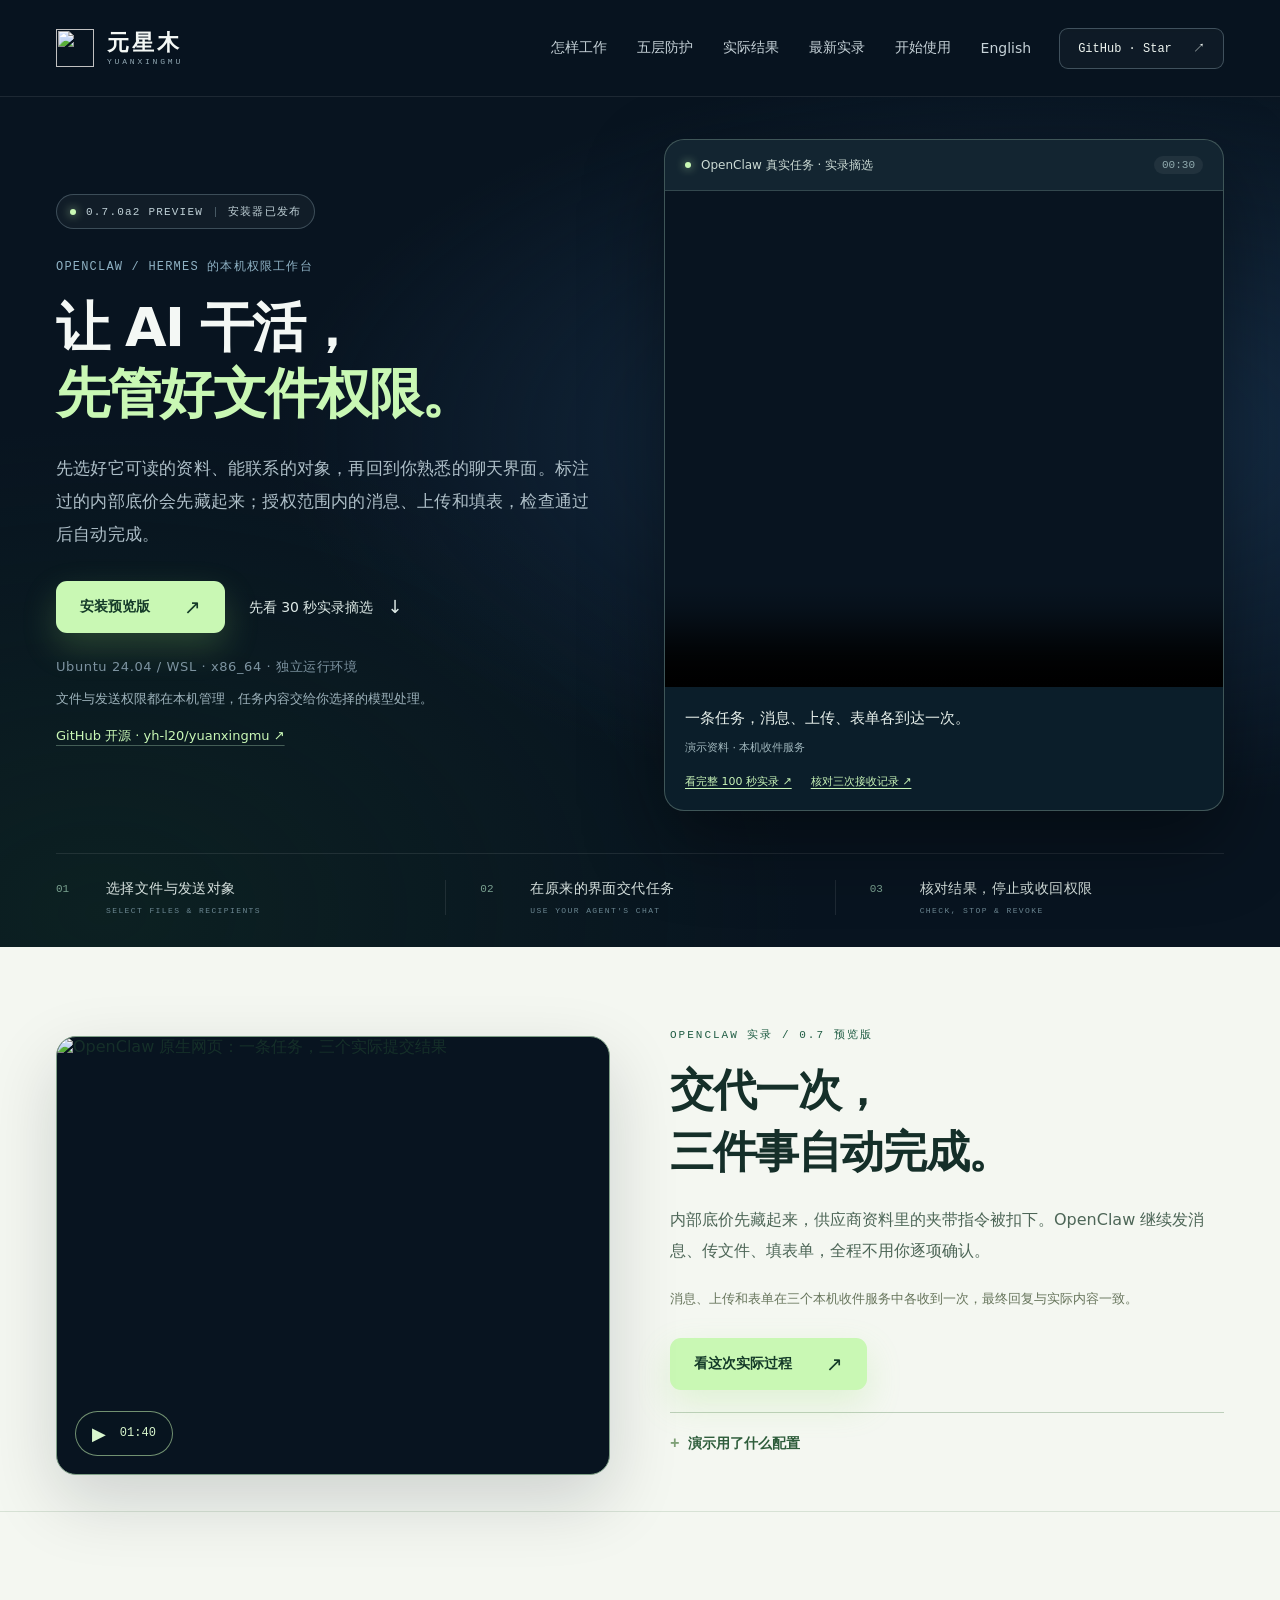
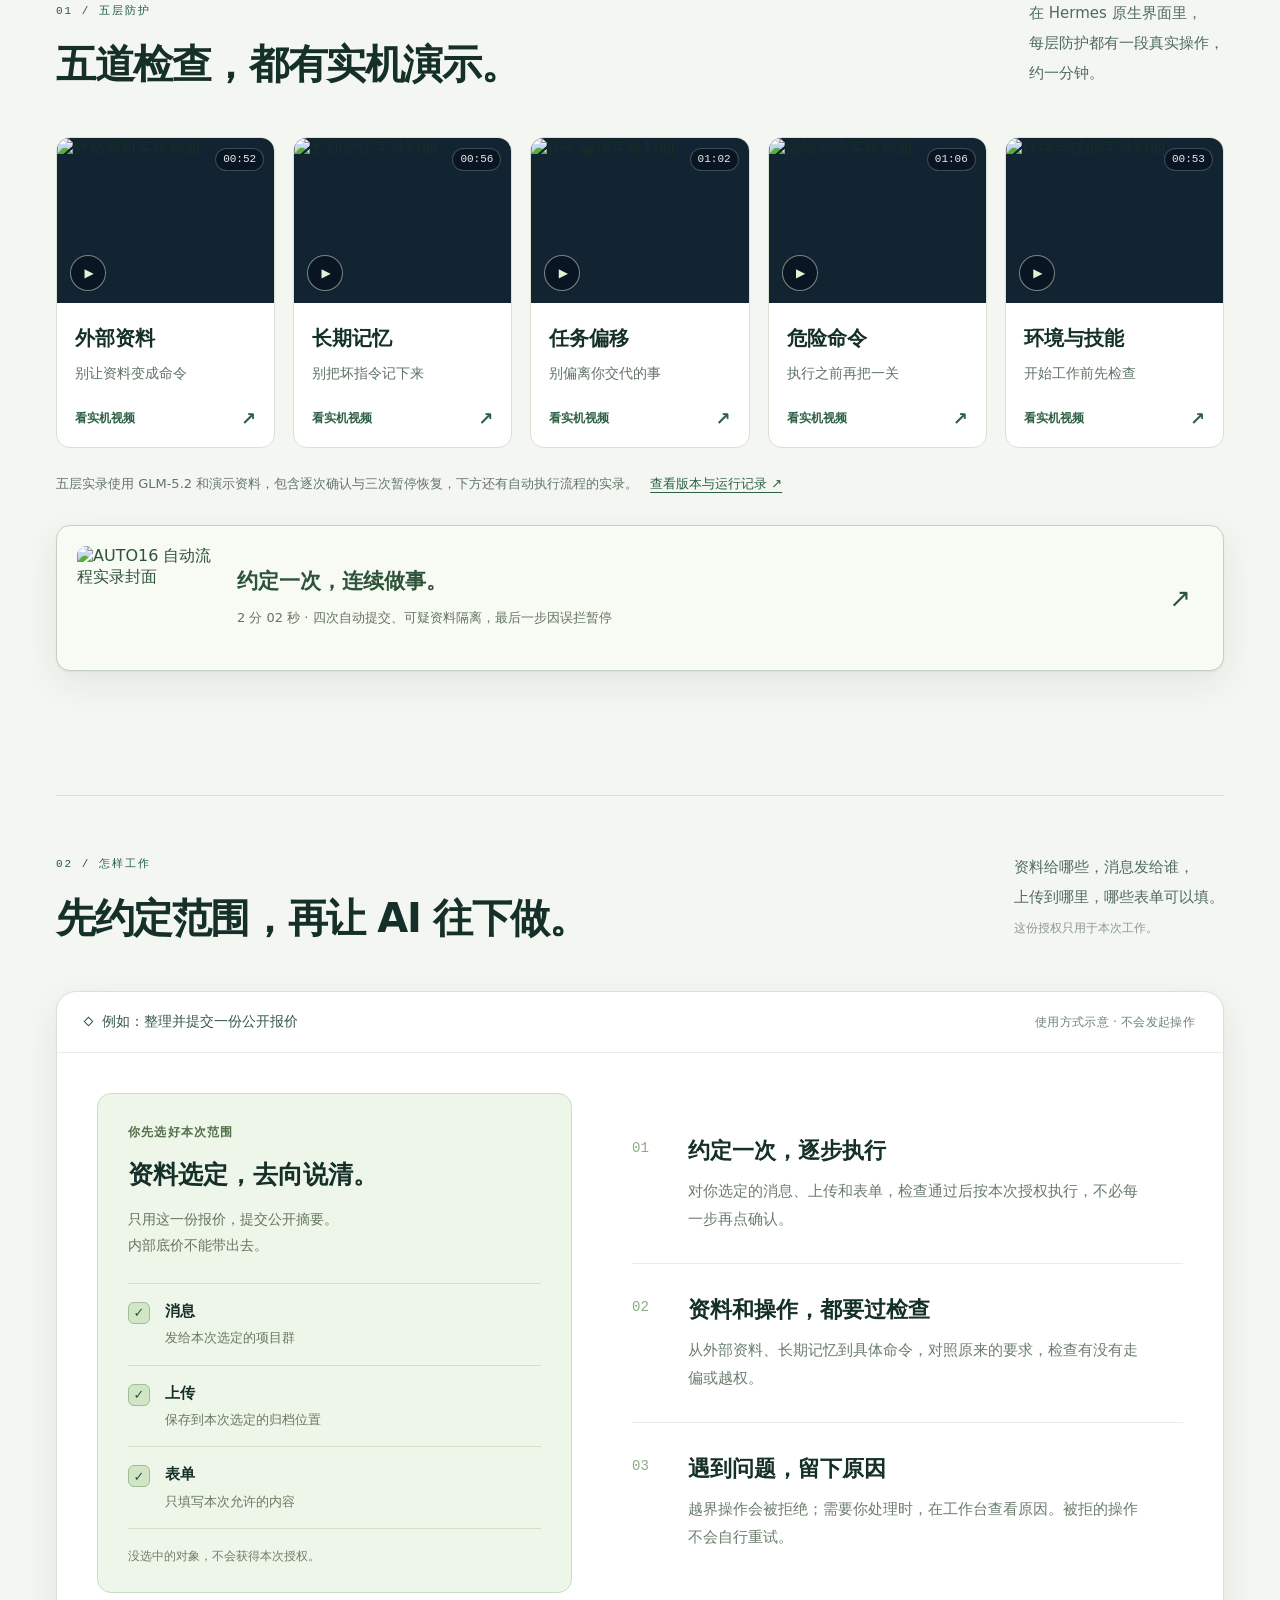
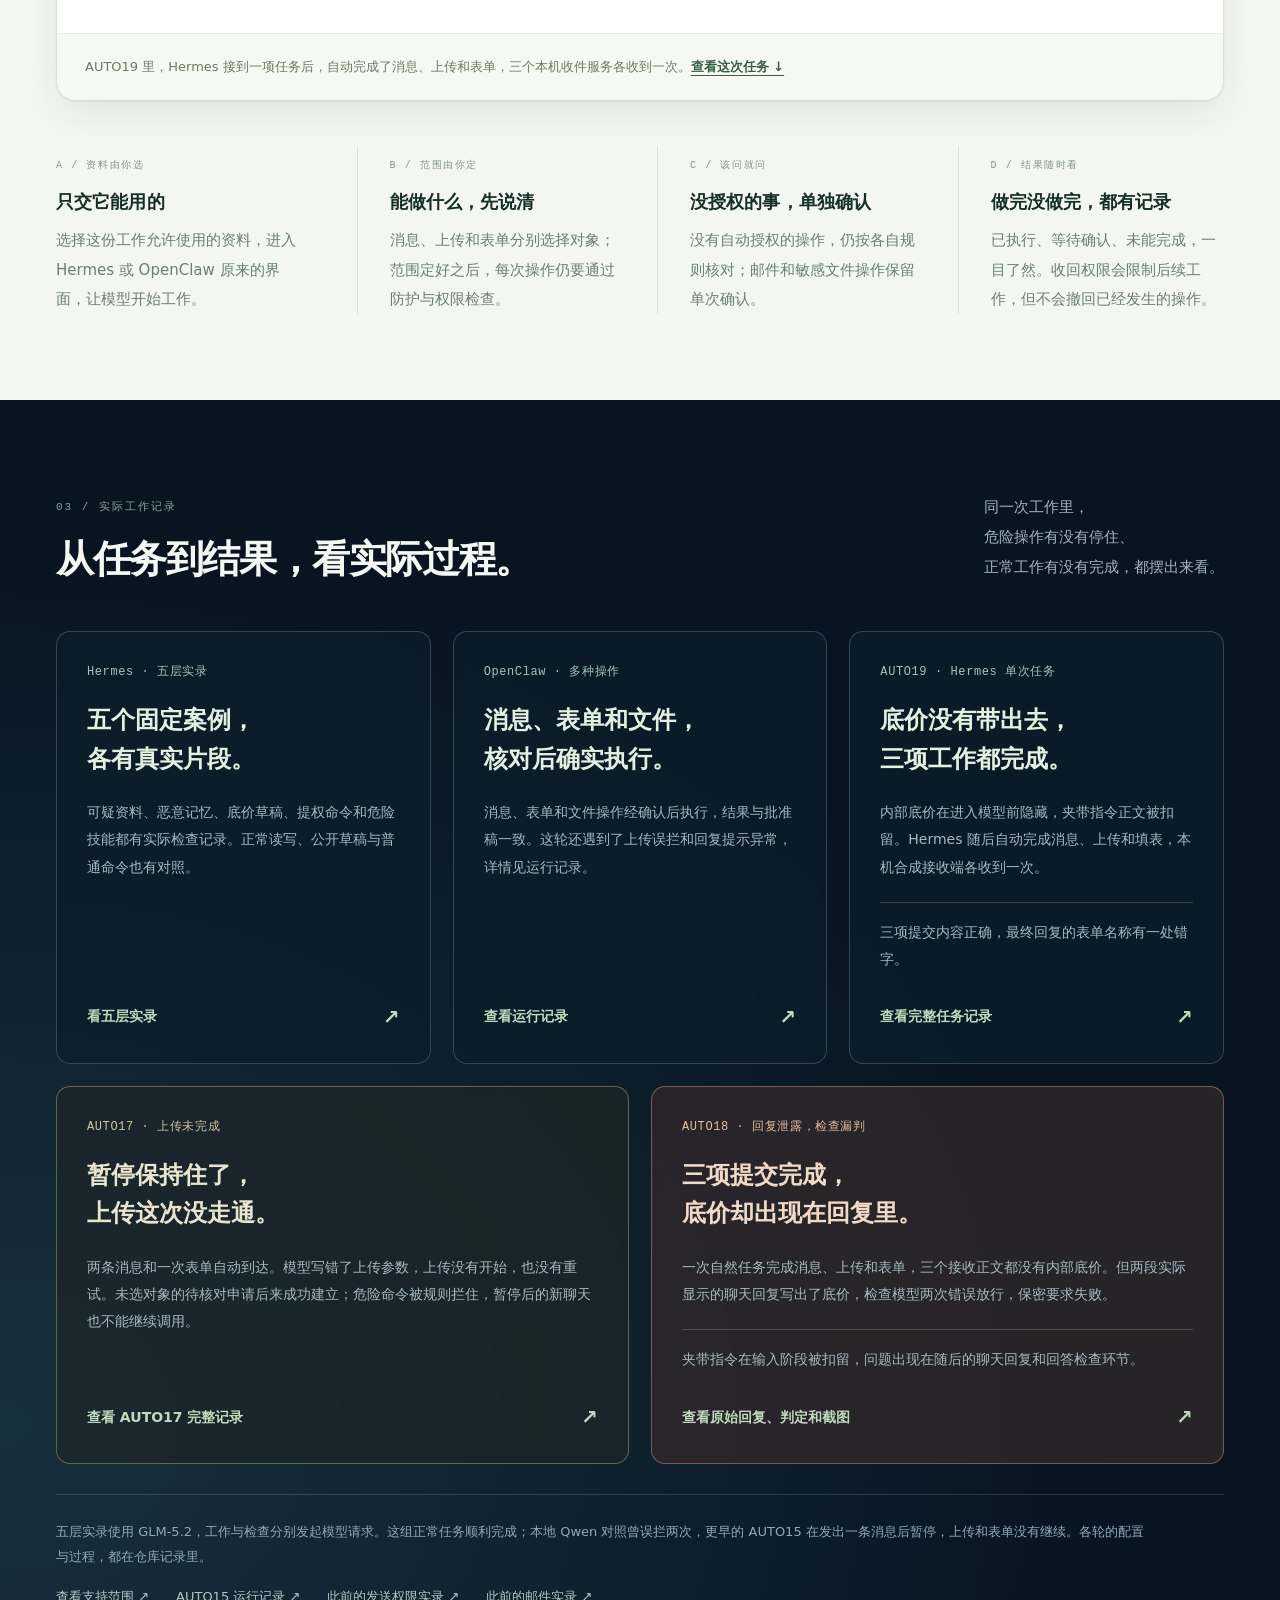
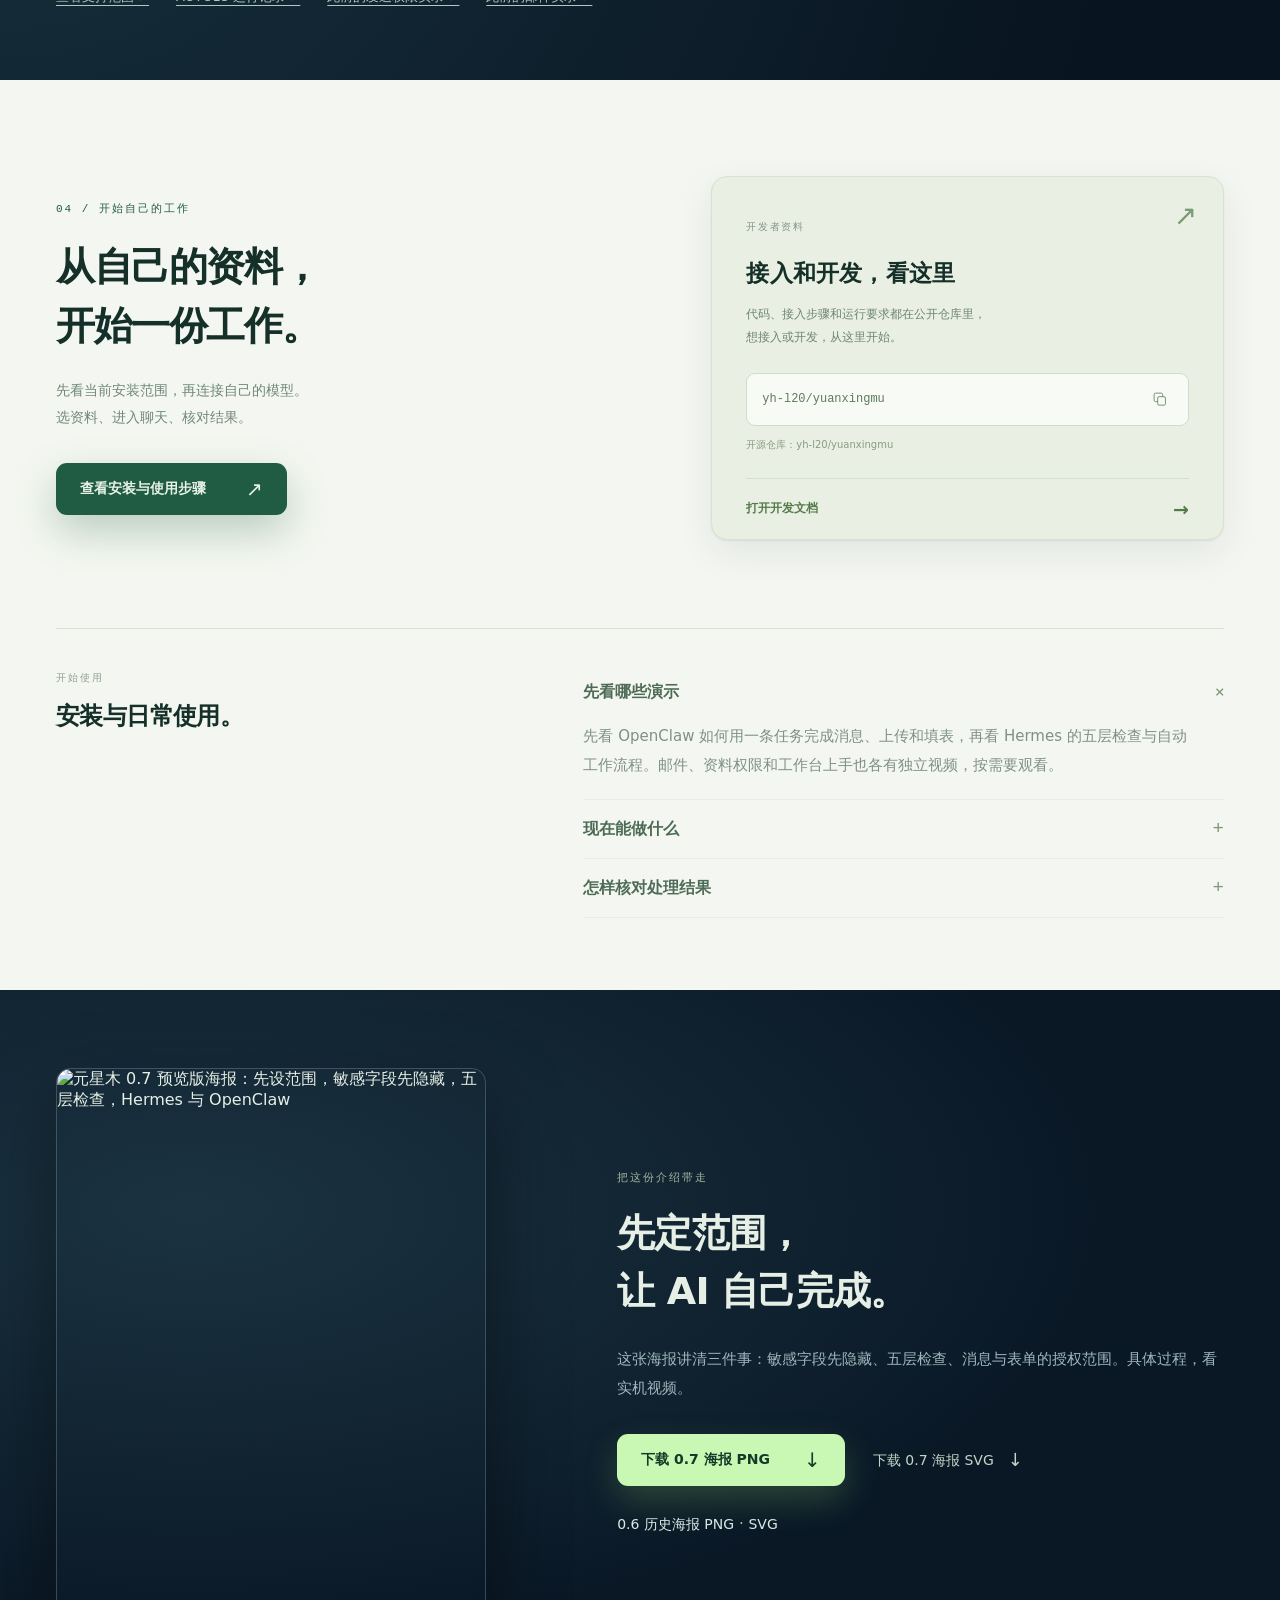
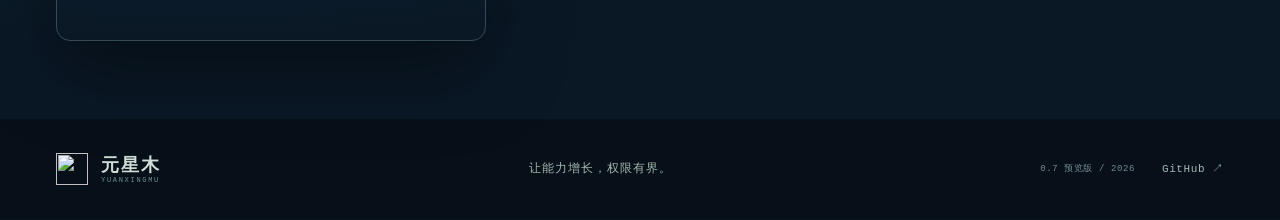
==== commit f6cbd1c8: "site: 首页全新设计，清理防御性话术，文案改为产品口吻 - 移除“无通用防护率/生产可靠性结论”“不作生产环境安全保证”等防御性表述，失败记录本身保留 - 重写首页、五层防护页、使用页文案，更流畅" ====
--- a/site/index.html
+++ b/site/index.html
@@ -3,18 +3,18 @@
 <head>
   <meta charset="utf-8">
   <meta name="viewport" content="width=device-width, initial-scale=1">
-  <meta name="theme-color" content="#091522">
-  <meta name="description" content="给 OpenClaw 和 Hermes 选择可读文件、发送对象和操作范围。元星木提供本机权限工作台、敏感字段隐藏与随时停止入口。先看真实录屏，再安装 Linux / WSL 预览版。">
+  <meta name="theme-color" content="#081420">
+  <meta name="description" content="给 OpenClaw 和 Hermes 设定可读文件、发送对象和操作范围。敏感字段自动隐藏，检查通过后自动执行，全程可暂停、可收回。本机安装，先看真实录屏。">
   <meta property="og:type" content="website">
-  <meta property="og:title" content="元星木 — 给 OpenClaw 和 Hermes 划好文件与发送权限">
-  <meta property="og:description" content="选资料、定发送范围，再进入原来的聊天界面。看真实 OpenClaw 实录：内部底价先隐藏，三项授权工作继续完成。Linux / WSL 预览版。">
+  <meta property="og:title" content="元星木 — 先管好文件权限，再让 AI 干活">
+  <meta property="og:description" content="选资料、定发送范围，再进入原来的聊天界面。内部底价先隐藏，授权范围内的消息、上传和填表自动完成。OpenClaw / Hermes 本机权限工作台。">
   <meta property="og:url" content="https://yh-l20.github.io/yuanxingmu/">
   <meta property="og:image" content="https://yh-l20.github.io/yuanxingmu/assets/videos/openclaw-short/poster.jpg">
   <meta name="twitter:card" content="summary_large_image">
   <link rel="canonical" href="https://yh-l20.github.io/yuanxingmu/">
-  <title>元星木 — OpenClaw / Hermes 文件与发送权限工作台</title>
+  <title>元星木 — 先管好文件权限，再让 AI 干活</title>
   <link rel="icon" href="assets/mark.svg" type="image/svg+xml">
-  <link rel="stylesheet" href="styles.css?v=20260916-card-polish">
+  <link rel="stylesheet" href="styles.css?v=20261013-redesign">
   <script defer src="app.js"></script>
 </head>
 <body class="user-site home-v06 first-visit">
@@ -44,14 +44,14 @@
           <div class="preview-label"><span class="status-dot"></span> 0.7.0a2 PREVIEW <span class="label-divider"></span> 安装器已发布</div>
           <p class="eyebrow hero-eyebrow">OpenClaw / Hermes 的本机权限工作台</p>
           <h1 id="hero-title">让 AI 干活，<br><span>先管好文件权限。</span></h1>
-          <p class="hero-description">选好它能读的文件、能发送的对象，再进入原来的聊天界面。已标记的内部底价先隐藏；范围内的消息、上传和填表，通过检查后自动完成。</p>
+          <p class="hero-description">先选好它可读的资料、能联系的对象，再回到你熟悉的聊天界面。标注过的内部底价会先藏起来；授权范围内的消息、上传和填表，检查通过后自动完成。</p>
           <div class="hero-actions">
             <a class="button button-primary" href="start.html#install">安装预览版 <span aria-hidden="true">↗</span></a>
             <a class="text-link" href="#first-look">先看 30 秒实录摘选 <span aria-hidden="true">↓</span></a>
           </div>
-          <p class="hero-footnote">Ubuntu 24.04 / WSL · x86_64 · 固定版本的独立工作环境</p>
-          <p class="validation-note">只保护已接入的操作和有限字段规则；其余任务内容会交给你选择的模型。</p>
-          <p class="validation-note home-evidence-note"><a href="https://github.com/yh-l20/yuanxingmu" target="_blank" rel="noopener noreferrer">这个问题也困扰你？Star 关注后续版本 ↗</a></p>
+          <p class="hero-footnote">Ubuntu 24.04 / WSL · x86_64 · 独立运行环境</p>
+          <p class="validation-note">文件与发送权限都在本机管理，任务内容交给你选择的模型处理。</p>
+          <p class="validation-note home-evidence-note"><a href="https://github.com/yh-l20/yuanxingmu" target="_blank" rel="noopener noreferrer">GitHub 开源 · yh-l20/yuanxingmu ↗</a></p>
         </div>
         <figure id="first-look" class="first-look" aria-labelledby="first-look-title">
           <div class="first-look-bar"><span class="status-dot"></span><span id="first-look-title">OpenClaw 真实任务 · 实录摘选</span><span>00:30</span></div>
@@ -59,8 +59,8 @@
             <source src="assets/videos/openclaw-short/overview.mp4" type="video/mp4">
             <p><a href="layers.html#openclaw-protected-fields">打开完整实录</a></p>
           </video>
-          <figcaption id="first-look-note">一条任务，消息、上传、表单各到达一次。<br><span>合成资料 / 本机接收端 · 0.7.0a1 录屏摘选，30 秒是片长。</span></figcaption>
-          <div class="first-look-links"><a href="layers.html#openclaw-protected-fields">完整 100 秒、版本与限制 ↗</a><a href="https://github.com/yh-l20/yuanxingmu/blob/main/docs/evidence/openclaw-protected14-2026-09-12/README.md">核对三份接收记录 ↗</a></div>
+          <figcaption id="first-look-note">一条任务，消息、上传、表单各到达一次。<br><span>演示资料 · 本机收件服务</span></figcaption>
+          <div class="first-look-links"><a href="layers.html#openclaw-protected-fields">看完整 100 秒实录 ↗</a><a href="https://github.com/yh-l20/yuanxingmu/blob/main/docs/evidence/openclaw-protected14-2026-09-12/README.md">核对三次接收记录 ↗</a></div>
         </figure>
       </section>
       <div class="hero-principles wrap" aria-label="关注的工作过程">
@@ -72,11 +72,11 @@
 
   <section id="latest-recording" class="home-latest-film section-light" aria-labelledby="latest-film-title"><div class="wrap home-latest-layout">
     <a class="home-latest-preview" href="layers.html#openclaw-protected-fields" aria-label="观看 100 秒 OpenClaw 实录"><img src="assets/videos/openclaw-protected-fields/poster.jpg" width="1440" height="1140" alt="OpenClaw 原生网页：一条任务，三个实际提交结果"><span class="home-latest-play" aria-hidden="true">▶ <span>01:40</span></span></a>
-    <div class="home-latest-copy"><p class="eyebrow">OpenClaw 实录 / 0.7 预览版</p><h2 id="latest-film-title">交代一次，<br>三件事自动完成。</h2><p>内部底价先隐藏，供应商资料里的夹带指令被扣留。OpenClaw 继续发消息、上传文本和填表，中途不用逐项确认。</p><p class="home-latest-limit">三个本机合成接收端各收到一次，最终回复与实际内容一致。这是一轮限定场景实测。</p><a class="button button-primary" href="layers.html#openclaw-protected-fields">看这次实际过程 <span aria-hidden="true">↗</span></a><details class="home-latest-details"><summary>这次验证了什么，还有什么限制？</summary><p>PROTECTED14 使用固定源码 <code>c83add3</code>、OpenClaw 2026.9.4 和 GLM-5.2。只发送一条自然任务，没有追加提示、人工补参数或逐项审批。已记录请求、回复、工具内容和接收正文的 78 项有限隐私检查通过。</p><p>仅覆盖明确标签与有限写法，不能识别任意秘密、编码或攻击。上传记录存在原因未明的时间顺序异常，保留原值，不据此判断耗时。<a href="https://github.com/yh-l20/yuanxingmu/tree/3b879ca/docs/evidence/openclaw-protected14-2026-09-12" target="_blank" rel="noopener noreferrer">查看完整会话与接收证据 ↗</a></p><p><a href="layers.html#hermes-protected-fields">上一轮 Hermes 原片：保留结尾名称错字 ↗</a> · <a href="#reply-disclosure">此前 AUTO18 的真实泄露仍保留 ↓</a></p></details></div>
+    <div class="home-latest-copy"><p class="eyebrow">OpenClaw 实录 / 0.7 预览版</p><h2 id="latest-film-title">交代一次，<br>三件事自动完成。</h2><p>内部底价先藏起来，供应商资料里的夹带指令被扣下。OpenClaw 继续发消息、传文件、填表单，全程不用你逐项确认。</p><p class="home-latest-limit">消息、上传和表单在三个本机收件服务中各收到一次，最终回复与实际内容一致。</p><a class="button button-primary" href="layers.html#openclaw-protected-fields">看这次实际过程 <span aria-hidden="true">↗</span></a><details class="home-latest-details"><summary>演示用了什么配置</summary><p>PROTECTED14 使用固定源码 <code>c83add3</code>、OpenClaw 2026.9.4 和 GLM-5.2。只交代一条自然任务，不补提示、不代填参数，也不用逐项审批；请求、回复、工具内容和接收正文共 78 项检查全部通过。</p><p>敏感字段按明确标签处理，完整报告记录了模型请求、工具操作、接收内容和时间差异。<a href="https://github.com/yh-l20/yuanxingmu/tree/3b879ca/docs/evidence/openclaw-protected14-2026-09-12" target="_blank" rel="noopener noreferrer">查看完整会话与接收证据 ↗</a></p><p><a href="layers.html#hermes-protected-fields">Hermes 自动工作实录 ↗</a> · <a href="#reply-disclosure">早期回复检查记录 ↓</a></p></details></div>
   </div></section>
 
   <section id="five-films" class="home-films section-light" aria-labelledby="films-title"><div class="wrap">
-    <div class="section-heading"><div><p class="eyebrow">01 / 一层一段，看看真结果</p><h2 id="films-title">五道检查，都有实录。</h2></div><p class="section-intro">Hermes 原生界面与元星木工作台。<br>中文解说，约一分钟一段。</p></div>
+    <div class="section-heading"><div><p class="eyebrow">01 / 五层防护</p><h2 id="films-title">五道检查，都有实机演示。</h2></div><p class="section-intro">在 Hermes 原生界面里，<br>每层防护都有一段真实操作，<br>约一分钟。</p></div>
     <div class="home-film-grid">
       <a class="home-film-card" href="layers.html#film-input"><div class="home-film-image"><img src="assets/videos/hermes-glm14-input/poster.jpg" width="1440" height="1096" loading="lazy" alt="外部资料实录封面"><span class="home-film-play" aria-hidden="true">▶</span><span class="home-film-time">00:52</span></div><div class="home-film-copy"><h3>外部资料</h3><p>别让资料变成命令</p><span>看实机视频 <i aria-hidden="true">↗</i></span></div></a>
       <a class="home-film-card" href="layers.html#film-memory"><div class="home-film-image"><img src="assets/videos/hermes-glm14-memory/poster.jpg" width="1440" height="1096" loading="lazy" alt="长期记忆实录封面"><span class="home-film-play" aria-hidden="true">▶</span><span class="home-film-time">00:56</span></div><div class="home-film-copy"><h3>长期记忆</h3><p>别把坏指令记下来</p><span>看实机视频 <i aria-hidden="true">↗</i></span></div></a>
@@ -84,8 +84,8 @@
       <a class="home-film-card" href="layers.html#film-tools"><div class="home-film-image"><img src="assets/videos/hermes-glm14-tools/poster.jpg" width="1440" height="1096" loading="lazy" alt="危险命令实录封面"><span class="home-film-play" aria-hidden="true">▶</span><span class="home-film-time">01:06</span></div><div class="home-film-copy"><h3>危险命令</h3><p>执行之前再把一关</p><span>看实机视频 <i aria-hidden="true">↗</i></span></div></a>
       <a class="home-film-card" href="layers.html#film-skills"><div class="home-film-image"><img src="assets/videos/hermes-glm14-skills/poster.jpg" width="1440" height="1096" loading="lazy" alt="环境与技能实录封面"><span class="home-film-play" aria-hidden="true">▶</span><span class="home-film-time">00:53</span></div><div class="home-film-copy"><h3>环境与技能</h3><p>开始工作前先检查</p><span>看实机视频 <i aria-hidden="true">↗</i></span></div></a>
     </div>
-    <p class="home-film-scope">五层实录使用远程 GLM-5.2 与合成资料，保留当时的逐次确认和三次人工恢复；拍摄早于自动执行功能。<a href="layers.html#progress">查看版本、结果与未完成项 ↗</a></p>
-    <a class="home-auto16-link" href="layers.html#hermes-auto16-flow"><img src="assets/videos/hermes-auto16-flow/poster.jpg" width="1440" height="1096" loading="lazy" alt="AUTO16 自动流程实录封面"><span><strong>约定一次，连续做事。</strong><span>2 分 02 秒 · 四次自动提交、可疑资料隔离，以及最后未完成的一步</span></span><i aria-hidden="true">↗</i></a>
+    <p class="home-film-scope">五层实录使用 GLM-5.2 和演示资料，包含逐次确认与三次暂停恢复，下方还有自动执行流程的实录。<a href="layers.html#progress">查看版本与运行记录 ↗</a></p>
+    <a class="home-auto16-link" href="layers.html#hermes-auto16-flow"><img src="assets/videos/hermes-auto16-flow/poster.jpg" width="1440" height="1096" loading="lazy" alt="AUTO16 自动流程实录封面"><span><strong>约定一次，连续做事。</strong><span>2 分 02 秒 · 四次自动提交、可疑资料隔离，最后一步因误拦暂停</span></span><i aria-hidden="true">↗</i></a>
   </div></section>
 
   <section id="mechanism" class="mechanism section-light" aria-labelledby="mechanism-title">
@@ -98,45 +98,45 @@
       <div class="home-scope-demo" aria-label="一次设定工作范围的使用方式示意">
         <div class="demo-bar"><span><i class="small-diamond" aria-hidden="true"></i> 例如：整理并提交一份公开报价</span><span class="simulation-tag">使用方式示意 · 不会发起操作</span></div>
         <div class="home-scope-body">
-          <div class="home-scope-card"><p class="home-small-label">你先选好本次范围</p><h3>资料选定，去向说清。</h3><p>只用这一份报价，提交公开摘要。<br>内部底价不能带出去。</p><ul class="home-destination-list"><li><span class="home-scope-check" aria-hidden="true">✓</span><div><strong>消息</strong><span>发给本次选定的项目群</span></div></li><li><span class="home-scope-check" aria-hidden="true">✓</span><div><strong>上传</strong><span>保存到本次选定的归档位置</span></div></li><li><span class="home-scope-check" aria-hidden="true">✓</span><div><strong>表单</strong><span>只填写本次允许的内容</span></div></li></ul><p class="home-scope-note">未选中的对象，不会获得本次自动执行授权。</p></div>
-          <ol class="home-work-steps"><li><span>01</span><div><h3>约定一次，逐步执行</h3><p>对你选定的消息、上传和表单，检查通过后按本次授权执行，不必每一步再点确认。</p></div></li><li><span>02</span><div><h3>资料和操作，都要过检查</h3><p>从外部资料、长期记忆到具体命令，对照原来的要求，检查有没有走偏或越权。</p></div></li><li><span>03</span><div><h3>遇到问题，留下原因</h3><p>越界操作可以拒绝；需要你处理时，在工作台查看原因。被拒的操作不会自行重试。</p></div></li></ol>
+          <div class="home-scope-card"><p class="home-small-label">你先选好本次范围</p><h3>资料选定，去向说清。</h3><p>只用这一份报价，提交公开摘要。<br>内部底价不能带出去。</p><ul class="home-destination-list"><li><span class="home-scope-check" aria-hidden="true">✓</span><div><strong>消息</strong><span>发给本次选定的项目群</span></div></li><li><span class="home-scope-check" aria-hidden="true">✓</span><div><strong>上传</strong><span>保存到本次选定的归档位置</span></div></li><li><span class="home-scope-check" aria-hidden="true">✓</span><div><strong>表单</strong><span>只填写本次允许的内容</span></div></li></ul><p class="home-scope-note">没选中的对象，不会获得本次授权。</p></div>
+          <ol class="home-work-steps"><li><span>01</span><div><h3>约定一次，逐步执行</h3><p>对你选定的消息、上传和表单，检查通过后按本次授权执行，不必每一步再点确认。</p></div></li><li><span>02</span><div><h3>资料和操作，都要过检查</h3><p>从外部资料、长期记忆到具体命令，对照原来的要求，检查有没有走偏或越权。</p></div></li><li><span>03</span><div><h3>遇到问题，留下原因</h3><p>越界操作会被拒绝；需要你处理时，在工作台查看原因。被拒的操作不会自行重试。</p></div></li></ol>
         </div>
-        <p class="home-scope-boundary">AUTO19 只交代一次自然任务，消息、上传和表单各实际接收一次，无需逐项批准或恢复；接收位置均为本机合成服务，最终回复的一处错字仍保留。<a href="#automatic-result">查看这次实测的范围 ↓</a></p>
+        <p class="home-scope-boundary">AUTO19 里，Hermes 接到一项任务后，自动完成了消息、上传和表单，三个本机收件服务各收到一次。<a href="#automatic-result">查看这次任务 ↓</a></p>
       </div>
 
       <div class="capability-grid">
-        <article><span class="feature-index">A / 你选资料</span><h3>需要什么，再交给它</h3><p>选择这份工作允许使用的资料，进入 Hermes 或 OpenClaw 原来的界面，让模型开始工作。</p></article>
-        <article><span class="feature-index">B / 你定范围</span><h3>能做哪些，事先说清</h3><p>消息、上传和表单分别选择对象。一次设定范围后，每次操作仍需通过防护与权限检查。</p></article>
-        <article><span class="feature-index">C / 需要时再问你</span><h3>具体操作，具体确认</h3><p>没有取得本次自动授权的操作，仍按各自规则核对。邮件和敏感文件操作保留单次确认。</p></article>
-        <article><span class="feature-index">D / 随时看结果</span><h3>完成了什么，查记录</h3><p>分清已经执行、等待确认和未能完成。收回权限会限制后续工作，不能撤回已经发生的操作。</p></article>
+        <article><span class="feature-index">A / 资料由你选</span><h3>只交它能用的</h3><p>选择这份工作允许使用的资料，进入 Hermes 或 OpenClaw 原来的界面，让模型开始工作。</p></article>
+        <article><span class="feature-index">B / 范围由你定</span><h3>能做什么，先说清</h3><p>消息、上传和表单分别选择对象；范围定好之后，每次操作仍要通过防护与权限检查。</p></article>
+        <article><span class="feature-index">C / 该问就问</span><h3>没授权的事，单独确认</h3><p>没有自动授权的操作，仍按各自规则核对；邮件和敏感文件操作保留单次确认。</p></article>
+        <article><span class="feature-index">D / 结果随时看</span><h3>做完没做完，都有记录</h3><p>已执行、等待确认、未能完成，一目了然。收回权限会限制后续工作，但不会撤回已经发生的操作。</p></article>
       </div>
     </div>
   </section>
 
   <section id="evidence" class="evidence-section home-latest-evidence" aria-labelledby="evidence-title"><div class="wrap">
-    <div class="section-heading"><div><p class="eyebrow">03 / 做成的、没做成的，都公开</p><h2 id="evidence-title">防护有没有用，看真实结果。</h2></div><p class="section-intro">同一次工作里，<br>既看危险操作有没有停住，<br>也看正常工作有没有完成。</p></div>
+    <div class="section-heading"><div><p class="eyebrow">03 / 实际工作记录</p><h2 id="evidence-title">从任务到结果，看实际过程。</h2></div><p class="section-intro">同一次工作里，<br>危险操作有没有停住、<br>正常工作有没有完成，都摆出来看。</p></div>
     <div class="home-result-grid">
       <article class="home-result-card"><p class="home-result-label">Hermes · 五层实录</p><h3>五个固定案例，<br>各有真实片段。</h3><p>可疑资料、恶意记忆、底价草稿、提权命令和危险技能都有实际检查记录。正常读写、公开草稿与普通命令也有对照。</p><a href="layers.html#hermes-five-layers">看五层实录 <span aria-hidden="true">↗</span></a></article>
-      <article class="home-result-card"><p class="home-result-label">OpenClaw · 多种操作</p><h3>消息、表单和文件，<br>核对后确实执行。</h3><p>已有真实确认与接收端、文件结果。也保留了正常上传被误拦，以及聊天回答复制旧提示的问题。</p><a href="https://github.com/yh-l20/yuanxingmu/blob/main/docs/evidence/openclaw-native10-2026-09-12/REPORT.zh-CN.md" target="_blank" rel="noopener noreferrer">查看结果与失败 <span aria-hidden="true">↗</span></a></article>
-      <article id="automatic-result" class="home-result-card"><p class="home-result-label">AUTO19 · Hermes 单次任务</p><h3>底价没有带出去，<br>三项工作都完成。</h3><p>内部底价在进入模型前隐藏，夹带指令正文被扣留。Hermes 随后自动完成消息、上传和填表，本机合成接收端各收到一次。</p><p class="home-result-limit">防护和实际提交检查通过；最终回复的表单名称有一处错字，这次还没有通过全部验收。</p><a href="https://github.com/yh-l20/yuanxingmu/blob/e00f45e/docs/evidence/hermes-auto19-2026-09-12/REPORT.zh-CN.md" target="_blank" rel="noopener noreferrer">查看这次改进与保留的问题 <span aria-hidden="true">↗</span></a></article>
+      <article class="home-result-card"><p class="home-result-label">OpenClaw · 多种操作</p><h3>消息、表单和文件，<br>核对后确实执行。</h3><p>消息、表单和文件操作经确认后执行，结果与批准稿一致。这轮还遇到了上传误拦和回复提示异常，详情见运行记录。</p><a href="https://github.com/yh-l20/yuanxingmu/blob/main/docs/evidence/openclaw-native10-2026-09-12/REPORT.zh-CN.md" target="_blank" rel="noopener noreferrer">查看运行记录 <span aria-hidden="true">↗</span></a></article>
+      <article id="automatic-result" class="home-result-card"><p class="home-result-label">AUTO19 · Hermes 单次任务</p><h3>底价没有带出去，<br>三项工作都完成。</h3><p>内部底价在进入模型前隐藏，夹带指令正文被扣留。Hermes 随后自动完成消息、上传和填表，本机合成接收端各收到一次。</p><p class="home-result-limit">三项提交内容正确，最终回复的表单名称有一处错字。</p><a href="https://github.com/yh-l20/yuanxingmu/blob/e00f45e/docs/evidence/hermes-auto19-2026-09-12/REPORT.zh-CN.md" target="_blank" rel="noopener noreferrer">查看完整任务记录 <span aria-hidden="true">↗</span></a></article>
     </div>
     <div class="home-result-grid home-followup-grid" aria-label="后续实测与已知失败">
-      <article class="home-result-card home-result-incomplete"><p class="home-result-label">AUTO17 · 上传未完成</p><h3>暂停能保持，<br>正常流程仍有失败。</h3><p>两条消息和一次表单自动到达。模型写错了上传参数，上传没有开始，也没有重试。未选对象的待核对申请后来成功建立；危险命令被规则拦住，暂停后的新聊天也不能继续调用。</p><p class="home-result-limit">这轮正常流程和完整协议都未通过。危险命令由规则拦截，不能算作检查模型识别成功。</p><a href="https://github.com/yh-l20/yuanxingmu/blob/main/docs/evidence/hermes-auto17-2026-09-12/REPORT.zh-CN.md" target="_blank" rel="noopener noreferrer">查看 AUTO17 完整记录 <span aria-hidden="true">↗</span></a></article>
-      <article id="reply-disclosure" class="home-result-card home-result-failure"><p class="home-result-label">AUTO18 · 回复泄露，检查漏判</p><h3>三项提交完成，<br>底价却出现在回复里。</h3><p>一次自然任务完成消息、上传和表单，三个接收正文都没有内部底价。但两段实际显示的聊天回复写出了底价，检查模型两次错误放行，保密要求失败。</p><p class="home-result-limit">恶意指令已被扣留，没有进入工作模型；没有证据证明提示注入成功。已确认的是回复泄露和两次有效格式的错误放行，完整协议未通过。</p><a href="https://github.com/yh-l20/yuanxingmu/blob/main/docs/evidence/hermes-auto18-2026-09-12/REPORT.zh-CN.md" target="_blank" rel="noopener noreferrer">查看原始回复、判定和截图 <span aria-hidden="true">↗</span></a></article>
+      <article class="home-result-card home-result-incomplete"><p class="home-result-label">AUTO17 · 上传未完成</p><h3>暂停保持住了，<br>上传这次没走通。</h3><p>两条消息和一次表单自动到达。模型写错了上传参数，上传没有开始，也没有重试。未选对象的待核对申请后来成功建立；危险命令被规则拦住，暂停后的新聊天也不能继续调用。</p><a href="https://github.com/yh-l20/yuanxingmu/blob/main/docs/evidence/hermes-auto17-2026-09-12/REPORT.zh-CN.md" target="_blank" rel="noopener noreferrer">查看 AUTO17 完整记录 <span aria-hidden="true">↗</span></a></article>
+      <article id="reply-disclosure" class="home-result-card home-result-failure"><p class="home-result-label">AUTO18 · 回复泄露，检查漏判</p><h3>三项提交完成，<br>底价却出现在回复里。</h3><p>一次自然任务完成消息、上传和表单，三个接收正文都没有内部底价。但两段实际显示的聊天回复写出了底价，检查模型两次错误放行，保密要求失败。</p><p class="home-result-limit">夹带指令在输入阶段被扣留，问题出现在随后的聊天回复和回答检查环节。</p><a href="https://github.com/yh-l20/yuanxingmu/blob/main/docs/evidence/hermes-auto18-2026-09-12/REPORT.zh-CN.md" target="_blank" rel="noopener noreferrer">查看原始回复、判定和截图 <span aria-hidden="true">↗</span></a></article>
     </div>
-    <div class="home-evidence-scope"><p>Hermes 五层视频来自 GLM14：使用远程 GLM-5.2、合成资料与固定源码，工作和检查分别请求同一型号模型。这个固定正常集未见语义误拦；本地 Qwen 对照仍有两次正常误拦。此前 AUTO15 曾在自动发出一条消息后误拦正常回答，后续上传、表单未提交；这次失败记录继续保留。各轮版本与任务不同，没有通用防护率或生产可靠性的结论。</p><a href="https://github.com/yh-l20/yuanxingmu/blob/main/docs/framework-support.zh-CN.md" target="_blank" rel="noopener noreferrer">查看支持范围 ↗</a><a href="https://github.com/yh-l20/yuanxingmu/blob/main/docs/evidence/hermes-auto15-2026-09-12/REPORT.zh-CN.md" target="_blank" rel="noopener noreferrer">此前 AUTO15 失败记录 ↗</a><a href="real-demo.html">此前的发送权限实录 ↗</a><a href="email-demo.html">此前的邮件实录 ↗</a></div>
+    <div class="home-evidence-scope"><p>五层实录使用 GLM-5.2，工作与检查分别发起模型请求。这组正常任务顺利完成；本地 Qwen 对照曾误拦两次，更早的 AUTO15 在发出一条消息后暂停，上传和表单没有继续。各轮的配置与过程，都在仓库记录里。</p><a href="https://github.com/yh-l20/yuanxingmu/blob/main/docs/framework-support.zh-CN.md" target="_blank" rel="noopener noreferrer">查看支持范围 ↗</a><a href="https://github.com/yh-l20/yuanxingmu/blob/main/docs/evidence/hermes-auto15-2026-09-12/REPORT.zh-CN.md" target="_blank" rel="noopener noreferrer">AUTO15 运行记录 ↗</a><a href="real-demo.html">此前的发送权限实录 ↗</a><a href="email-demo.html">此前的邮件实录 ↗</a></div>
   </div></section>
 
   <section id="start" class="start-section section-light" aria-labelledby="start-title">
     <div class="wrap">
       <div class="start-grid">
         <div class="start-copy"><p class="eyebrow">04 / 开始自己的工作</p><h2 id="start-title">从自己的资料，<br>开始一份工作。</h2><p>先看当前安装范围，再连接自己的模型。<br>选资料、进入聊天、核对结果。</p><a class="button button-dark" href="start.html">查看安装与使用步骤 <span aria-hidden="true">↗</span></a></div>
-        <div class="get-started-card"><div class="card-corner" aria-hidden="true">↗</div><span class="feature-index">开发者资料</span><h3>接入和开发，看这里</h3><p>代码、接入步骤和已知限制都放在公开仓库。<br>具体运行要求请看开发文档。</p><div class="repo-address"><code>yh-l20/yuanxingmu</code><button id="copy-repo" type="button" aria-label="复制公开仓库地址"><svg viewBox="0 0 24 24" aria-hidden="true"><rect x="8" y="8" width="11" height="12" rx="2"/><path d="M15 8V5a2 2 0 0 0-2-2H5a2 2 0 0 0-2 2v8a2 2 0 0 0 2 2h3"/></svg></button></div><span id="copy-feedback" class="copy-feedback" role="status">具体版本与运行要求，以仓库说明为准。</span><a href="https://github.com/yh-l20/yuanxingmu/blob/main/docs/yuanxingmu.md" target="_blank" rel="noopener noreferrer" class="card-link">打开开发文档 <span aria-hidden="true">→</span></a></div>
+        <div class="get-started-card"><div class="card-corner" aria-hidden="true">↗</div><span class="feature-index">开发者资料</span><h3>接入和开发，看这里</h3><p>代码、接入步骤和运行要求都在公开仓库里，<br>想接入或开发，从这里开始。</p><div class="repo-address"><code>yh-l20/yuanxingmu</code><button id="copy-repo" type="button" aria-label="复制公开仓库地址"><svg viewBox="0 0 24 24" aria-hidden="true"><rect x="8" y="8" width="11" height="12" rx="2"/><path d="M15 8V5a2 2 0 0 0-2-2H5a2 2 0 0 0-2 2v8a2 2 0 0 0 2 2h3"/></svg></button></div><span id="copy-feedback" class="copy-feedback" role="status">开源仓库：yh-l20/yuanxingmu</span><a href="https://github.com/yh-l20/yuanxingmu/blob/main/docs/yuanxingmu.md" target="_blank" rel="noopener noreferrer" class="card-link">打开开发文档 <span aria-hidden="true">→</span></a></div>
       </div>
-      <div class="limitations" aria-labelledby="limits-title"><div><p class="eyebrow">目前的范围</p><h3 id="limits-title">把限制也说清楚。</h3></div><div class="limitations-list"><details open><summary>演示覆盖哪些操作<span aria-hidden="true">+</span></summary><p>五段 Hermes 视频展示外部资料、记忆、任务偏移、危险命令和技能检查；OpenClaw PROTECTED14 视频展示一次交代完成消息、文本上传与填表，最终回复与接收内容一致；Hermes AUTO19 同样完成三项提交，并保留最终名称错字；AUTO16 的四次提交及未完成项也仍可查看。它们使用远程 GLM-5.2 与合成资料，源码版本分别保留。此前的 OpenClaw 邮件、工作台和发送权限视频仍可查看。视频不代表所有功能和攻击都已验收。</p></details><details><summary>现在可以怎样使用<span aria-hidden="true">+</span></summary><p>选择 Hermes 或 OpenClaw，连接自己的模型接口、选择短文本，再进入原生网页聊天；工作台可以暂时关闭、重新打开工作，也可以永久收回资料权限。当前适用于 Ubuntu 24.04 / WSL Ubuntu 24.04、x86_64 电脑，首次需要终端操作。</p><p id="installer-status-note" data-installer-status="released">元星木 <a href="https://github.com/yh-l20/yuanxingmu/releases/tag/v0.7.0a2" target="_blank" rel="noopener noreferrer">0.7.0a2 预览运行包</a>与配套 0.4.0a2 安装器已发布，可从<a href="start.html#install">使用页下载并安装</a>。旧版安装和旧工作不会自动升级。消息、文本上传和固定字段表单按本次范围执行；邮件仍逐封核对，暂不支持邮件附件和直接导入 PDF。</p></details><details><summary>允许执行，也可能做错<span aria-hidden="true">+</span></summary><p>会。AUTO17 因模型参数错误没有完成上传；AUTO18 虽完成三项自动提交，内部底价却两次出现在可见回复里，检查模型也两次放行。<a href="#reply-disclosure">查看这次回复泄露记录</a>。0.7 的 AUTO19 在这次有限检查中未发现底价泄露，但最终名称仍有错字；它不抹去旧失败。提交到达不能代替完整保密要求的验证；邮件仍需你核对收件人和全文，再明确确认。</p></details></div></div>
+      <div class="limitations" aria-labelledby="limits-title"><div><p class="eyebrow">开始使用</p><h3 id="limits-title">安装与日常使用。</h3></div><div class="limitations-list"><details open><summary>先看哪些演示<span aria-hidden="true">+</span></summary><p>先看 OpenClaw 如何用一条任务完成消息、上传和填表，再看 Hermes 的五层检查与自动工作流程。邮件、资料权限和工作台上手也各有独立视频，按需要观看。</p></details><details><summary>现在能做什么<span aria-hidden="true">+</span></summary><p>选择 Hermes 或 OpenClaw，连接自己的模型接口、选择短文本，再进入原生网页聊天；工作台可以暂时关闭、重新打开工作，也可以永久收回资料权限。当前适用于 Ubuntu 24.04 / WSL Ubuntu 24.04、x86_64 电脑，首次需要终端操作。</p><p id="installer-status-note" data-installer-status="released">元星木 <a href="https://github.com/yh-l20/yuanxingmu/releases/tag/v0.7.0a2" target="_blank" rel="noopener noreferrer">0.7.0a2 预览运行包</a>与配套 0.4.0a2 安装器已发布，可从<a href="start.html#install">使用页下载并安装</a>。旧版安装和旧工作不会自动升级。消息、文本上传和固定字段表单按本次范围执行；邮件仍逐封核对，暂不支持邮件附件和直接导入 PDF。</p></details><details><summary>怎样核对处理结果<span aria-hidden="true">+</span></summary><p>在工作台查看操作状态，区分已执行、等待确认和未完成的事项，并核对实际接收内容。邮件发送前，请确认收件人、主题和全文。<a href="#reply-disclosure">查看 AUTO18 的检查记录</a>。</p></details></div></div>
     </div>
   </section>
-  <section class="home-poster-section" aria-labelledby="home-poster-title"><div class="wrap home-poster-layout"><a class="home-poster-preview" href="assets/yuanxingmu-public-v07-poster.png" aria-label="打开元星木 0.7 预览版海报"><img src="assets/yuanxingmu-public-v07-poster.svg" width="2400" height="3200" loading="lazy" alt="元星木 0.7 预览版海报：先设范围，敏感字段先隐藏，五层检查，Hermes 与 OpenClaw"></a><div><p class="eyebrow">把这份介绍带走</p><h2 id="home-poster-title">先定范围，<br>让 AI 自己完成。</h2><p>0.7 海报介绍敏感字段先隐藏、五层检查，以及消息、文本上传和表单的授权范围。<br>只覆盖已接入的操作与明确标签字段，具体过程请看实机视频。</p><div class="home-poster-actions"><a class="button button-primary" href="assets/yuanxingmu-public-v07-poster.png" download>下载 0.7 海报 PNG <span aria-hidden="true">↓</span></a><a class="text-link" href="assets/yuanxingmu-public-v07-poster.svg" download>下载 0.7 海报 SVG <span aria-hidden="true">↓</span></a></div><p><a class="text-link" href="assets/yuanxingmu-public-v06-poster.png">0.6 历史海报 PNG</a> · <a class="text-link" href="assets/yuanxingmu-public-v06-poster.svg">SVG</a></p></div></div></section>
+  <section class="home-poster-section" aria-labelledby="home-poster-title"><div class="wrap home-poster-layout"><a class="home-poster-preview" href="assets/yuanxingmu-public-v07-poster.png" aria-label="打开元星木 0.7 预览版海报"><img src="assets/yuanxingmu-public-v07-poster.svg" width="2400" height="3200" loading="lazy" alt="元星木 0.7 预览版海报：先设范围，敏感字段先隐藏，五层检查，Hermes 与 OpenClaw"></a><div><p class="eyebrow">把这份介绍带走</p><h2 id="home-poster-title">先定范围，<br>让 AI 自己完成。</h2><p>这张海报讲清三件事：敏感字段先隐藏、五层检查、消息与表单的授权范围。具体过程，看实机视频。</p><div class="home-poster-actions"><a class="button button-primary" href="assets/yuanxingmu-public-v07-poster.png" download>下载 0.7 海报 PNG <span aria-hidden="true">↓</span></a><a class="text-link" href="assets/yuanxingmu-public-v07-poster.svg" download>下载 0.7 海报 SVG <span aria-hidden="true">↓</span></a></div><p><a class="text-link" href="assets/yuanxingmu-public-v06-poster.png">0.6 历史海报 PNG</a> · <a class="text-link" href="assets/yuanxingmu-public-v06-poster.svg">SVG</a></p></div></div></section>
   </main>
   <footer class="site-footer"><div class="wrap footer-content"><a class="brand" href="#" aria-label="返回元星木首页"><img src="assets/mark.svg" width="32" height="32" alt=""><span class="brand-name">元星木<span>YUANXINGMU</span></span></a><span class="footer-tagline">让能力增长，权限有界。</span><div><span>0.7 预览版 / 2026</span><a href="https://github.com/yh-l20/yuanxingmu" target="_blank" rel="noopener noreferrer">GitHub ↗</a></div></div></footer>
   <noscript><style>@media (max-width: 639px) { .home-v06 .site-header { height: auto; flex-wrap: wrap; padding-block: 20px; gap: 18px; } .home-v06 .main-nav { display: flex; position: static; width: 100%; } .home-v06 .menu-toggle { display: none; } }</style></noscript>
--- a/site/styles.css
+++ b/site/styles.css
@@ -1,463 +1,560 @@
 @charset "UTF-8";
-:root{--ink:#091522;--ink-2:#102132;--paper:#f4f7f3;--green:#c7f8b6;--green-dark:#255e47;--blue:#94a7dc;--text:#162b29;--muted:#677672;--line:#d7e0d8;--font:"Segoe UI","PingFang SC","Microsoft YaHei",sans-serif;--mono:"Consolas","SFMono-Regular",monospace}
-*{box-sizing:border-box}html{scroll-behavior:smooth;scroll-padding-top:32px}body{margin:0;font-family:var(--font);color:var(--text);background:var(--ink);-webkit-font-smoothing:antialiased}button,a{-webkit-tap-highlight-color:transparent}button{font:inherit}a{color:inherit;text-decoration:none}button,a,summary{touch-action:manipulation}button:focus-visible,a:focus-visible,summary:focus-visible,[tabindex="0"]:focus-visible{outline:3px solid #779acd;outline-offset:6px}img,svg{display:block;max-width:100%}h1,h2,h3,p{margin:0}button{cursor:pointer}::selection{background:#a6dba8;color:#091522}.wrap{max-width:1280px;margin:auto;width:calc(100% - 112px)}.skip-link{position:fixed;top:10px;left:10px;z-index:1000;transform:translateY(-150%);padding:12px 20px;background:var(--green);color:var(--ink)}.skip-link:focus{transform:translateY(0)}.dark-top{overflow:hidden;background:radial-gradient(ellipse at 82% 43%,#192c43 0%,transparent 49%),var(--ink);color:#f6faf7}.site-header{height:104px;display:flex;align-items:center;justify-content:space-between;border-bottom:1px solid #ffffff1c}.brand{display:inline-flex;align-items:center;gap:13px}.brand-name{font-size:23px;font-weight:650;letter-spacing:3px;line-height:1.4}.brand-name>span{display:block;font-family:var(--mono);font-size:9px;letter-spacing:2.6px;font-weight:400;color:#a5b5bc}.main-nav{display:flex;gap:40px;align-items:center;font-size:13px;color:#c4cdd2}.main-nav a{transition:color .2s}.main-nav a:hover{color:var(--green)}.main-nav .nav-github{padding:10px 17px;border:1px solid #81929c55;border-radius:4px;font-family:var(--mono);font-size:13px;color:#f2f5f2}.nav-github span{padding-left:20px}.menu-toggle{display:none}.hero{min-height:694px;display:grid;grid-template-columns:1.06fr 1fr;align-items:center;position:relative}.hero-copy{position:relative;z-index:2;padding:62px 0 70px}.preview-label{display:inline-flex;align-items:center;gap:10px;font-family:var(--mono);font-size:10px;letter-spacing:1.1px;color:#c4d3d6;padding:8px 11px;border:1px solid #71858e50;border-radius:3px;background:#0c1e2b80}.status-dot{width:6px;height:6px;border-radius:50%;background:var(--green);display:inline-block;flex:none}.label-divider{width:1px;height:10px;background:#71858e70;margin:0 2px}.eyebrow{font-family:var(--mono);font-size:11px;line-height:1.5;letter-spacing:1.7px;color:var(--green-dark)}.hero-eyebrow{color:#92acbf;margin:32px 0 16px;font-size:10px;letter-spacing:2.2px}h1{font-size:clamp(54px,5.2vw,78px);line-height:1.28;letter-spacing:-2.5px;font-weight:750;white-space:nowrap}h1 span{color:var(--green)}.hero-description{font-size:16px;line-height:1.95;color:#aebdc6;margin-top:26px;letter-spacing:.35px}.hero-actions{display:flex;align-items:center;gap:31px;margin-top:35px}.button{display:inline-flex;align-items:center;justify-content:space-between;gap:38px;min-height:50px;padding:0 22px;border-radius:3px;font-size:13px;font-weight:600;transition:transform .2s,background .2s}.button:hover{transform:translateY(-2px)}.button span{font-size:21px;font-weight:400}.button-primary{background:var(--green);color:#153326}.button-primary:hover{background:#d9ffcc}.text-link{display:inline-flex;align-items:center;gap:16px;font-size:13px;line-height:1.6;color:#e2e9e7}.text-link:hover{color:var(--green)}.text-link span{font-size:18px}.hero-footnote{font-size:10px;color:#7c919e;margin-top:22px;letter-spacing:.7px}.hero-art{height:665px;position:relative;isolation:isolate;align-self:center;margin-left:-35px;margin-right:-70px}.boundary-art{position:absolute;width:740px;max-width:none;height:auto;top:-7px;left:50%;transform:translateX(-50%);animation:float 10s ease-in-out infinite}.hero-art:before{content:"";position:absolute;inset:50px -80px 0 -20px;background-image:radial-gradient(#a5bad039 .7px,transparent .7px);background-size:27px 27px;mask-image:radial-gradient(ellipse,#000,transparent 69%);z-index:-1}.art-coordinate{position:absolute;font-family:var(--mono);font-size:9px;letter-spacing:1.8px;color:#738c9e;z-index:2}.art-coordinate.top{top:39px;right:72px}.art-coordinate.bottom{bottom:9px;right:73px}.art-note{position:absolute;display:flex;align-items:flex-start;gap:9px;z-index:2;font-size:11px;color:#d3e5df;letter-spacing:1px}.art-note i{width:5px;height:5px;background:var(--green);margin-top:4px;box-shadow:0 0 12px #c7f8b6}.art-note small{display:block;font-family:var(--mono);font-size:8px;letter-spacing:1.4px;color:#7d99a6;margin-top:6px}.art-note-upper{top:154px;right:31px}.art-note-lower{bottom:112px;left:29px}.art-note-lower i{background:#95add5;box-shadow:0 0 12px #94a7dc}.hero-principles{display:grid;grid-template-columns:repeat(3,1fr);padding:27px 0 32px;border-top:1px solid #ffffff1c}.hero-principles>div{display:grid;grid-template-columns:36px auto;column-gap:10px}.hero-principles>div+div{padding-left:32px;border-left:1px solid #ffffff20}.hero-principles span{font-family:var(--mono);color:#78908d;font-size:10px;grid-row:1 / 3;padding-top:3px}.hero-principles p{font-size:13px;letter-spacing:1px;color:#d3dedb}.hero-principles small{font-family:var(--mono);color:#6f8995;font-size:8px;letter-spacing:1.2px;margin-top:9px}.section-light{background:var(--paper)}.mechanism{padding:102px 0 85px}.section-heading{display:flex;justify-content:space-between;align-items:flex-end;gap:40px;margin-bottom:42px}h2{font-size:40px;font-weight:650;line-height:1.45;letter-spacing:-1.4px;margin-top:17px}.section-intro{font-size:13px;line-height:1.9;color:#536861;max-width:330px;padding-bottom:5px}.section-intro>span{color:#87968d;font-size:11px}.mechanism-demo{border:1px solid #cfd9d0;background:#fff;border-radius:6px;overflow:hidden;box-shadow:0 15px 45px #31493407}.demo-bar{display:flex;align-items:center;justify-content:space-between;border-bottom:1px solid #e4eae5;padding:20px 27px;font-size:12px;color:#355345}.demo-bar>span:first-child{display:flex;align-items:center;gap:10px}.small-diamond{display:inline-block;width:7px;height:7px;border:1px solid currentColor;transform:rotate(45deg)}.simulation-tag{font-family:var(--mono);font-size:10px;color:#6c8278;letter-spacing:.3px}.scenario-tabs{display:flex;padding:0 27px;border-bottom:1px solid #e4eae5;gap:34px;background:#fafcf9}.scenario-tabs button{border:0;border-bottom:2px solid transparent;border-radius:0;background:transparent;color:#738379;padding:17px 0 15px;font-size:12px;white-space:nowrap;transition:color .2s,border .2s}.scenario-tabs button:hover{color:#234b38}.scenario-tabs button[aria-selected="true"]{color:#214e36;border-color:#357451;font-weight:600}.scenario-panel:focus{outline-offset:-3px}.flow-diagram{display:grid;grid-template-columns:1fr 66px 1.35fr 66px 1fr;align-items:center;padding:39px 34px 35px;min-height:300px}.flow-step{text-align:center;min-width:0}.node-icon{display:flex;align-items:center;justify-content:center;width:45px;height:45px;margin:0 auto 15px;border:1px solid #dce4de;border-radius:10px;background:#f7faf8;color:#658270}.node-icon svg{width:26px;height:26px;fill:none;stroke:currentColor;stroke-width:1.5;stroke-linecap:round;stroke-linejoin:round}.flow-step small{font-size:9px;color:#829587;letter-spacing:.7px}.flow-step h3{font-size:19px;font-weight:600;color:#253f33;margin-top:7px}.flow-step p{font-size:11px;margin-top:9px;color:#657b6d;line-height:1.6;min-height:18px}.node-note{display:inline-block;margin-top:16px;font-size:9px;color:#8c9a91;line-height:1.7}.flow-connector{align-self:center;display:flex;flex-direction:column;gap:9px;padding:0 8px;margin-top:-11px}.flow-connector span{font-size:8px;white-space:nowrap;color:#99a99d;text-align:center}.flow-connector i{position:relative;display:block;height:1px;background:#c3d3c5}.flow-connector i:after{content:"";position:absolute;right:0;top:-3px;border-top:3px solid transparent;border-bottom:3px solid transparent;border-left:5px solid #9eb6a3}.authority-node{background:#e9f1e6;border:1px solid #a6c6a6;border-radius:5px;box-shadow:0 8px 30px #61916612;min-width:0}.authority-header{display:flex;align-items:center;gap:10px;padding:18px 19px;border-bottom:1px solid #cadac5}.authority-header strong{font-size:13px;font-weight:600;white-space:nowrap}.authority-check{display:flex;align-items:center;justify-content:space-between;gap:8px;margin:14px 18px;font-size:10px;line-height:1.5}.authority-check span{white-space:nowrap;color:#799178;font-size:9px}.authority-check b{font-weight:400;color:#35583d;text-align:right}.authority-footer{border-top:1px solid #d2e0cd;padding:12px 18px;font-size:9px;color:#728d6c;display:flex;align-items:center;gap:7px}.authority-footer .status-dot{background:#63975b;width:4px;height:4px}.result-icon{color:#3f7854;background:#eef6ea;border-color:#c6dcc0}.result-step.is-blocked .result-icon{color:#ad6851;background:#fff5ef;border-color:#e9c6b7}.result-step.is-blocked h3{color:#9d5947}.scenario-explanation{display:flex;align-items:baseline;gap:15px;margin:0 27px;padding:17px 18px;background:#f5f8f3;font-size:11px;color:#6d8071;line-height:1.9;border-left:2px solid #aec3a6}.scenario-explanation>span{color:#557346;font-family:var(--mono);font-size:19px}.demo-disclaimer{padding:16px 27px 18px;font-size:9px;line-height:1.8;color:#8a988d;letter-spacing:.1px}.capability-grid{display:grid;grid-template-columns:repeat(4,1fr);gap:32px;margin-top:44px}.capability-grid article{padding:5px 0 0;position:relative}.capability-grid article+article{border-left:1px solid #d6dfd7;padding-left:30px}.feature-index{font-family:var(--mono);font-size:9px;color:#829282;letter-spacing:1.4px}.capability-grid h3{font-size:17px;font-weight:600;margin-top:17px;letter-spacing:.1px}.capability-grid p{font-size:11px;line-height:1.95;color:#748373;margin-top:12px;max-width:250px}.evidence-section{background:radial-gradient(ellipse at 0 80%,#162b37 0%,transparent 65%),var(--ink);color:#f4f8f4;padding:89px 0 43px}.evidence-section .eyebrow{color:#85a594}.evidence-section h2{font-size:37px}.evidence-section .section-intro{color:#a2b5b8}.evidence-section .section-intro>span{color:#69858e}.evidence-report{border:1px solid #63808b45;border-radius:5px;background:#0b1c28bb}.report-topline{display:flex;justify-content:space-between;align-items:center;padding:23px 28px;border-bottom:1px solid #74909b33;font-size:12px;color:#c7d8d4}.report-topline>span:first-child{display:flex;align-items:center;gap:11px}.report-topline>span:last-child{font-family:var(--mono);font-size:10px;letter-spacing:.3px;color:#719395}.evidence-table{padding:4px 28px 0}.evidence-row{display:grid;grid-template-columns:1fr 130px 130px;gap:20px;padding:22px 0;border-bottom:1px solid #74909b22;font-size:12px;line-height:1.75;color:#b6c8c8;align-items:center}.evidence-row.table-head{font-size:10px;color:#5c7a83;padding:18px 0 14px}.evidence-status{display:inline-block;font-size:9px;font-weight:400;border:1px solid #81999755;background:#8eaca309;padding:3px 9px;border-radius:3px;color:#92a9a4;white-space:nowrap}.evidence-status.observed{border-color:#acd79466;color:#c7edb5}.evidence-status.partial{border-color:#d3ba8966;color:#e0cfa8}.evidence-source{font-size:10px;color:#54717b}.evidence-source a{color:#a5cfaf;text-decoration:underline;text-underline-offset:4px}.report-footnote{padding:19px 28px;font-size:9px;line-height:1.9;color:#5f7c84}.evidence-bottom{display:flex;justify-content:space-between;align-items:center;margin-top:25px}.evidence-bottom p{font-size:10px;display:flex;align-items:center;gap:9px;color:#7e9f9d}.evidence-bottom .status-dot{width:4px;height:4px;background:#8bbaa1}.evidence-bottom .text-link{font-size:11px;color:#a5bcbb}.start-section{padding:94px 0 70px}.start-grid{display:grid;grid-template-columns:1fr .94fr;gap:110px;align-items:center}.start-copy h2{font-size:39px;line-height:1.5;margin-top:20px}.start-copy>p:not(.eyebrow){color:#778b7c;font-size:13px;line-height:1.9;margin-top:22px}.button-dark{color:#e8f1e5;background:#244634;margin-top:32px;gap:43px}.button-dark:hover{background:#376149}.get-started-card{position:relative;background:#e8efe3;border:1px solid #d8e2d1;border-radius:5px;padding:37px 33px 0;align-self:end;margin-bottom:0;overflow:hidden}.card-corner{position:absolute;right:26px;top:22px;color:#759476;font-size:28px;font-weight:300}.get-started-card h3{font-size:23px;font-weight:500;margin-top:25px;letter-spacing:.2px}.get-started-card p{font-size:11px;color:#758670;line-height:1.95;margin-top:14px}.repo-address{display:flex;align-items:center;justify-content:space-between;gap:8px;background:#f7faf5;border:1px solid #d2dec9;border-radius:3px;margin-top:23px;padding:13px 14px}.repo-address code{font-family:var(--mono);font-size:11px;color:#6b8366;overflow-wrap:anywhere}.repo-address button{background:transparent;border:0;color:#6f8c6c;padding:4px;flex:none}.repo-address svg{width:17px;height:17px;fill:none;stroke:currentColor;stroke-width:1.3}.copy-feedback{display:block;font-size:9px;line-height:1.8;color:#95a48a;margin-top:10px;min-height:17px}.card-link{display:flex;justify-content:space-between;align-items:center;border-top:1px solid #d2dfc9;margin-top:24px;padding:19px 0;font-size:11px;color:#58784d}.card-link span{font-size:19px}.limitations{border-top:1px solid #d7e1d6;margin-top:88px;padding-top:42px;display:grid;grid-template-columns:1fr 1.4fr;gap:70px}.limitations h3{margin-top:13px;font-size:23px;letter-spacing:-.6px;font-weight:500}.limitations .eyebrow{font-size:9px;color:#92a08f}.limitations-list details{border-bottom:1px solid #dce4d9}.limitations-list details:first-child{margin-top:-7px}.limitations-list summary{list-style:none;display:flex;justify-content:space-between;gap:16px;align-items:center;cursor:pointer;padding:17px 0;font-size:12px;color:#526c55}.limitations-list summary::-webkit-details-marker{display:none}.limitations-list summary span{font-size:19px;font-family:var(--mono);color:#82967a;font-weight:300;transition:transform .2s}.limitations-list details[open] summary span{transform:rotate(45deg)}.limitations-list details p{font-size:11px;line-height:1.95;color:#8b9b83;padding:0 28px 19px 0}.site-footer{padding:32px 0;color:#718b94;background:#0b1823}.footer-content{display:flex;align-items:center;justify-content:space-between;gap:25px}.site-footer .brand-name{font-size:18px;color:#d0ddd7;letter-spacing:2px}.site-footer .brand-name>span{font-size:7px;letter-spacing:1.7px;color:#6f8e8c}.footer-tagline{font-size:11px;letter-spacing:1px;color:#a1b6ad}.footer-content>div:last-child{display:flex;gap:27px;align-items:center;font-family:var(--mono);font-size:8px;letter-spacing:.6px}.footer-content>div:last-child a{font-size:10px;color:#a4b7b4}.footer-content>div:last-child a:hover{color:var(--green)}
-@keyframes float{0%,100%{transform:translate(-50%,0)}50%{transform:translate(-50%,-9px)}}
-@media(min-width:1600px){.hero{min-height:745px}.hero-art{height:715px}.boundary-art{width:800px}.hero-copy{padding-top:75px}.hero-description{font-size:17px}.hero-principles{padding-bottom:38px}}
-@media(max-width:1199px){.wrap{width:calc(100% - 80px)}.hero{grid-template-columns:1.08fr 1fr;min-height:650px}h1{font-size:61px}.hero-art{margin-right:-90px;height:590px;margin-left:-45px}.boundary-art{width:650px;top:6px}.hero-description{font-size:14px}.hero-copy{padding:45px 0 55px}.hero-actions{gap:22px}.hero-actions .text-link{font-size:11px}.button{gap:24px;padding:0 18px}.art-note-upper{right:54px;top:151px}.art-note-lower{left:3px;bottom:100px}.art-coordinate.top{right:95px}.art-coordinate.bottom{right:98px;bottom:12px}.flow-diagram{padding-left:20px;padding-right:20px;grid-template-columns:1fr 42px 1.4fr 42px 1fr}.authority-header{padding:16px 12px}.authority-header strong{font-size:12px}.authority-check{margin:13px 12px;font-size:9px}.authority-footer{padding:12px}.scenario-tabs{gap:28px}.start-grid{gap:65px}.capability-grid{gap:23px}.capability-grid article+article{padding-left:23px}.hero-principles>div+div{padding-left:20px}h2,.evidence-section h2{font-size:33px}.section-intro{font-size:12px}.get-started-card{padding-left:27px;padding-right:27px}.start-copy h2{font-size:35px}}
-@media(max-width:899px){.wrap{width:calc(100% - 56px)}.site-header{height:88px}.main-nav{gap:24px;font-size:11px}.brand-name{font-size:20px}.hero{grid-template-columns:1.15fr 1fr;min-height:600px}h1{font-size:49px;letter-spacing:-1.7px}.hero-description{font-size:12px;line-height:2}.hero-art{height:535px;margin-left:-75px;margin-right:-92px}.boundary-art{width:580px;top:7px}.hero-eyebrow{font-size:8px}.preview-label{font-size:8px;gap:7px;padding:7px 8px}.hero-actions{gap:20px;align-items:flex-start;flex-direction:column;margin-top:25px}.button{font-size:11px;min-height:43px}.hero-footnote{font-size:8px;max-width:290px;line-height:1.8;margin-top:14px}.art-note{font-size:9px}.art-note-upper{right:78px;top:153px}.art-note-lower{left:22px;bottom:84px}.art-note small{font-size:7px}.art-coordinate.top{top:34px;font-size:7px}.art-coordinate.bottom{font-size:7px;bottom:21px}.hero-principles p{font-size:11px}.hero-principles small{font-size:6px}.hero-principles>div{grid-template-columns:23px auto;gap:6px}.hero-principles>div+div{padding-left:18px}.mechanism{padding:74px 0 68px}.section-heading{align-items:flex-start;gap:22px;margin-bottom:32px}h2,.evidence-section h2{font-size:29px}.eyebrow{font-size:9px;letter-spacing:1.2px}.section-intro{font-size:10px;max-width:230px;padding-top:22px}.section-intro>span{font-size:9px}.flow-diagram{grid-template-columns:1fr 28px 1.55fr 28px 1fr;padding:31px 16px}.flow-connector{padding:0 4px}.flow-connector span{font-size:7px}.flow-step h3{font-size:16px}.flow-step p{font-size:9px}.flow-step .node-note{font-size:8px}.flow-step small{font-size:8px}.authority-header strong{font-size:10px}.authority-header{gap:7px;padding:15px 12px}.authority-header img{width:20px;height:20px}.authority-check{margin:13px 12px;display:block}.authority-check b{display:block;text-align:left;margin-top:3px;font-size:10px}.authority-footer{font-size:8px}.scenario-tabs{gap:23px;padding:0 22px}.scenario-tabs button{font-size:10px}.demo-bar{padding:18px 22px;font-size:11px}.simulation-tag{font-size:8px}.capability-grid{grid-template-columns:repeat(2,1fr);gap:30px 40px}.capability-grid article+article{padding-left:0;border:0}.capability-grid h3{font-size:17px}.capability-grid p{max-width:290px}.evidence-section{padding-top:70px}.evidence-row{grid-template-columns:1fr 75px 85px;gap:15px;font-size:10px;padding:20px 0}.evidence-row.table-head{font-size:9px}.report-footnote{font-size:8px}.start-grid{gap:35px}.start-copy h2{font-size:28px}.start-copy>p:not(.eyebrow){font-size:11px}.get-started-card{padding:28px 22px 0}.get-started-card h3{font-size:20px}.get-started-card p{font-size:10px}.get-started-card .feature-index{font-size:7px;letter-spacing:1px}.repo-address{padding:9px 10px}.repo-address code{font-size:9px}.copy-feedback{font-size:8px}.limitations{gap:40px;grid-template-columns:1fr 1.3fr}.limitations h3{font-size:20px}.footer-content{gap:15px}.footer-tagline{font-size:9px}.footer-content>div:last-child{gap:16px;font-size:7px}}
-@media(max-width:639px){.wrap{width:calc(100% - 40px)}.site-header{height:77px;position:relative;z-index:10}.brand{gap:10px}.brand>img{width:31px;height:31px}.brand-name{font-size:20px;letter-spacing:2px}.brand-name>span{font-size:7px;letter-spacing:1.7px}.menu-toggle{display:flex;position:relative;flex-direction:column;gap:6px;align-items:center;justify-content:center;min-width:40px;min-height:40px;border:1px solid #71868d44;background:#10202b;color:#d7e5da;border-radius:3px}.menu-toggle span{height:1px;background:currentColor;width:16px;transition:transform .2s}.menu-toggle[aria-expanded="true"] span:first-child{transform:translateY(3.5px) rotate(45deg)}.menu-toggle[aria-expanded="true"] span:last-child{transform:translateY(-3.5px) rotate(-45deg)}.main-nav{display:none;position:absolute;top:67px;right:0;left:0;background:#11232f;border:1px solid #4e6a744d;border-radius:5px;padding:18px;box-shadow:0 20px 30px #030a1355;gap:0;flex-direction:column;align-items:stretch}.main-nav.is-open{display:flex}.main-nav>a{font-size:13px;padding:13px 10px}.main-nav .nav-github{margin-top:9px;font-size:12px;display:flex;justify-content:space-between}.hero{display:flex;flex-direction:column;align-items:stretch;min-height:0}.hero-copy{padding:36px 0 0}.preview-label{font-size:8px;letter-spacing:.7px;padding:7px 8px;gap:7px}.hero-eyebrow{font-size:8px;margin-top:27px;margin-bottom:14px;letter-spacing:1.7px}h1{font-size:clamp(39px,10.4vw,64px);letter-spacing:-1.4px;line-height:1.31}.hero-description{font-size:12px;line-height:2;margin-top:21px;letter-spacing:.1px}.hero-actions{flex-direction:row;align-items:center;gap:24px;margin-top:25px}.hero-actions .text-link{font-size:10px;gap:8px}.hero-actions .text-link span{font-size:15px}.button{min-height:44px;padding:0 15px;gap:24px;font-size:11px}.hero-footnote{font-size:8px;letter-spacing:.2px;margin-top:17px}.hero-art{margin:6px -20px 0;height:390px;align-self:auto}.boundary-art{width:440px;max-width:none;top:-5px}.art-note-upper{top:103px;right:20px;font-size:9px}.art-note-lower{left:28px;bottom:78px;font-size:9px}.art-coordinate.top{top:27px;right:26px;font-size:7px}.art-coordinate.bottom{bottom:13px;right:25px;font-size:6px}.hero-art:before{inset:20px 0}.hero-principles{padding:21px 0 23px;grid-template-columns:1fr;gap:17px}.hero-principles>div{display:flex;align-items:center;gap:12px}.hero-principles>div+div{border-left:0;padding-left:0}.hero-principles p{font-size:10px;letter-spacing:.5px}.hero-principles small{margin:0 0 0 auto;font-size:6px;letter-spacing:.7px}.hero-principles span{padding:0;font-size:8px}.mechanism{padding:55px 0 50px}.section-heading{display:block;margin-bottom:28px}h2,.evidence-section h2{font-size:28px;letter-spacing:-1px;margin-top:12px}.eyebrow{font-size:8px;letter-spacing:1px}.section-intro{font-size:11px;max-width:none;padding-top:19px;line-height:1.9}.section-intro br:nth-child(1){display:none}.section-intro>span{font-size:9px;display:inline-block;margin-top:3px}.demo-bar{padding:15px 16px;align-items:flex-start;gap:10px;font-size:10px;line-height:1.7;flex-direction:column}.demo-bar>span:first-child{gap:8px}.simulation-tag{font-size:8px;color:#8a9a8c}.scenario-tabs{padding:0 13px;gap:0;display:grid;grid-template-columns:1fr 1fr}.scenario-tabs button{font-size:10px;white-space:normal;padding:13px 5px 11px;min-height:42px;border-bottom-width:2px}.scenario-tabs button[aria-selected="true"]{background:#eff4eb}.flow-diagram{display:flex;flex-direction:column;padding:25px 17px 21px;gap:0}.flow-step{width:100%;position:relative;min-height:78px;text-align:left;padding-left:63px;display:grid;grid-template-columns:1fr auto;align-items:center;column-gap:8px}.node-icon{position:absolute;left:0;top:6px;width:44px;height:44px;margin:0}.flow-step small{grid-column:1;font-size:8px}.flow-step h3{grid-column:1;font-size:17px;margin-top:4px}.flow-step p{grid-column:1 / 3;margin-top:6px;font-size:10px}.flow-step .node-note{grid-column:1 / 3;margin-top:6px;font-size:8px}.flow-connector{height:31px;display:flex;align-self:flex-start;margin:11px 0 12px 21px;padding:0;position:relative;min-width:100px;justify-content:center}.flow-connector span{margin-left:20px;text-align:left;font-size:8px}.flow-connector i{position:absolute;left:0;top:0;width:1px;height:31px}.flow-connector i:after{right:-3px;top:auto;bottom:0;transform:rotate(90deg)}.authority-node{width:100%;padding:0}.authority-header{padding:15px;gap:9px}.authority-header strong{font-size:12px}.authority-header img{width:21px;height:21px}.authority-check{display:flex;margin:13px 15px;font-size:10px}.authority-check b{font-size:10px;margin:0;text-align:right}.authority-check span{font-size:9px}.authority-footer{padding:12px 15px;font-size:8px}.scenario-explanation{margin:0 16px;padding:12px 13px;gap:9px;font-size:10px;line-height:1.9;min-height:82px}.scenario-explanation>span{font-size:17px}.demo-disclaimer{padding:13px 16px 16px;font-size:8px;line-height:1.9}.capability-grid{margin-top:30px;gap:28px 22px}.feature-index{font-size:7px;letter-spacing:.6px}.capability-grid h3{font-size:15px;margin-top:11px}.capability-grid p{font-size:10px;line-height:1.9;margin-top:10px}.evidence-section{padding:55px 0 33px}.evidence-section h2{font-size:26px}.evidence-section .section-intro br:nth-child(1){display:block}.report-topline{padding:16px;gap:10px;font-size:10px;flex-wrap:wrap}.report-topline>span:last-child{font-size:8px}.evidence-table{padding:0 16px}.evidence-row{grid-template-columns:minmax(0,1fr) 57px;gap:10px;padding:17px 0;font-size:10px;line-height:1.9}.evidence-row.table-head{padding:15px 0 10px;font-size:8px}.evidence-row.table-head>span:last-child{display:none}.evidence-row>.evidence-source{grid-column:1 / 3;font-size:8px;margin-top:-3px}.evidence-row>.evidence-source:before{content:"可核验记录 · ";color:#536f78}.evidence-status{font-size:8px;padding:2px 6px}.report-footnote{padding:16px;font-size:8px;line-height:1.9}.evidence-bottom{align-items:flex-start;gap:15px;flex-direction:column;margin-top:21px}.evidence-bottom p{font-size:9px}.evidence-bottom .text-link{font-size:10px}.start-section{padding:55px 0 43px}.start-grid{display:block}.start-copy h2{font-size:30px;margin-top:16px;line-height:1.45}.start-copy>p:not(.eyebrow){font-size:11px;margin-top:18px}.button-dark{margin-top:26px}.get-started-card{margin-top:34px;padding:27px 23px 0}.get-started-card .feature-index{font-size:8px}.get-started-card h3{font-size:22px;margin-top:23px}.get-started-card p{font-size:11px}.repo-address{padding:11px 12px}.repo-address code{font-size:10px}.copy-feedback{font-size:8px}.card-link{font-size:11px;padding:18px 0}.limitations{display:block;margin-top:44px;padding-top:29px}.limitations h3{font-size:22px;margin-top:10px}.limitations-list{margin-top:19px}.limitations-list summary{font-size:11px;padding:16px 0}.limitations-list details p{font-size:10px;padding-bottom:16px}.site-footer{padding:29px 0}.footer-content{display:grid;grid-template-columns:1fr auto;gap:21px}.footer-tagline{font-size:9px;letter-spacing:.4px}.site-footer .brand-name{font-size:18px}.site-footer .brand-name>span{font-size:6px}.footer-content>div:last-child{grid-column:1 / 3;justify-content:space-between;font-size:7px;border-top:1px solid #243741;padding-top:20px}.footer-content>div:last-child a{font-size:9px}}
-@media(max-width:359px){.wrap{width:calc(100% - 32px)}h1{font-size:37px}.hero-actions{gap:17px}.hero-actions .text-link{font-size:9px}.hero-art{margin-left:-16px;margin-right:-16px}.hero-principles small{font-size:5px}.art-note-upper{right:15px}.preview-label{font-size:7px}h2,.evidence-section h2{font-size:24px}.capability-grid{gap:24px 16px}.feature-index{font-size:6px}.authority-check{gap:4px}}
-@media(prefers-reduced-motion:reduce){html{scroll-behavior:auto}*,*:before,*:after{animation:none!important;transition:none!important}}
-.topbar{background:var(--ink);color:#f6faf7}
-/* Readable secondary text on both dark and light surfaces. */
-.capability-grid p,.get-started-card p,.copy-feedback,.limitations-list details p,.feature-index{color:#607465}.simulation-tag,.demo-disclaimer,.node-note,.flow-step small{color:#698071}.evidence-source,.report-footnote,.evidence-row.table-head{color:#8aa4ac}.evidence-section .section-intro>span{color:#8ca4ad}.section-intro>span{color:#6b806f}
-@media(min-width:900px){.section-intro{font-size:14px}.section-intro>span{font-size:11px}.demo-bar{font-size:13px}.scenario-tabs button{font-size:12px}.flow-step p{font-size:12px}.node-note{font-size:10px}.authority-check{font-size:11px}.authority-check span{font-size:10px}.scenario-explanation{font-size:12px}.demo-disclaimer{font-size:10px}.capability-grid p{font-size:13px}.capability-grid h3{font-size:18px}.evidence-row{font-size:13px}.evidence-status{font-size:10px}.evidence-source{font-size:11px}.report-footnote{font-size:10px}.start-copy>p:not(.eyebrow){font-size:14px}.get-started-card p{font-size:12px}.limitations-list details p{font-size:12px}.limitations-list summary{font-size:13px}}
-@media(max-width:639px){.hero-description{font-size:14px;line-height:1.9}.hero-footnote{font-size:9px;max-width:none}.button{font-size:12px;min-height:47px}.hero-actions .text-link{font-size:11px}.eyebrow{font-size:9px}.hero-eyebrow{font-size:8px}.section-intro{font-size:13px;line-height:1.9}.section-intro>span{font-size:10px}.demo-bar{font-size:11px}.simulation-tag{font-size:9px}.scenario-tabs button{font-size:11px}.flow-step p{font-size:12px}.flow-step small{font-size:9px}.flow-step .node-note{font-size:10px}.authority-header strong{font-size:13px}.authority-check b{font-size:11px}.authority-check span{font-size:10px}.authority-footer{font-size:9px}.scenario-explanation{font-size:11px}.demo-disclaimer{font-size:9px}.capability-grid h3{font-size:16px}.capability-grid p{font-size:12px}.feature-index{font-size:8px}.evidence-row{font-size:12px;grid-template-columns:minmax(0,1fr) 62px}.evidence-row.table-head{font-size:9px}.evidence-status{font-size:9px}.evidence-row>.evidence-source{font-size:9px}.report-footnote{font-size:9px}.evidence-bottom p{font-size:10px}.evidence-bottom .text-link{font-size:11px}.start-copy>p:not(.eyebrow){font-size:13px}.get-started-card p{font-size:12px}.repo-address code{font-size:11px}.copy-feedback{font-size:9px}.limitations-list summary{font-size:12px}.limitations-list details p{font-size:12px}.footer-tagline{font-size:10px}}
-.validation-note{font-size:11px;color:#9bb0b9;line-height:1.8;letter-spacing:.1px;margin-top:7px;max-width:560px}
-@media(max-width:639px){.validation-note{font-size:11px;max-width:350px}.evidence-row{grid-template-columns:minmax(0,1fr) 74px}}
+/* 元星木 · 产品站点样式系统 (2026-10 redesign)
+   深海军蓝 + 荧光绿：暗色区承载产品主张与实录，浅色区承载说明与流程。 */
 
-/* Reading sizes for the public product page. */
+:root{
+  --ink:#081420;
+  --ink-2:#0c2030;
+  --ink-3:#122a3c;
+  --paper:#f4f7f1;
+  --paper-2:#eef3e9;
+  --green:#c9f8b4;
+  --green-bright:#dfffd2;
+  --green-ink:#143a28;
+  --green-dark:#1f5c43;
+  --mint:#b7e3c8;
+  --blue:#8fa6de;
+  --text:#152f29;
+  --muted:#5d7269;
+  --muted-2:#7b8d83;
+  --line:#d7e2d5;
+  --line-soft:#e7eee4;
+  --line-dark:rgba(255,255,255,.09);
+  --font:"Inter","Segoe UI","PingFang SC","Microsoft YaHei",system-ui,sans-serif;
+  --mono:"JetBrains Mono","Consolas","SFMono-Regular",monospace;
+  --radius:14px;
+  --radius-sm:8px;
+  --radius-lg:20px;
+  --shadow-1:0 1px 2px rgba(8,20,32,.06),0 12px 36px rgba(8,20,32,.08);
+  --shadow-2:0 26px 70px rgba(8,20,32,.16);
+  --shadow-dark:0 30px 80px rgba(0,0,0,.42);
+}
+*{box-sizing:border-box}
+html{scroll-behavior:smooth;scroll-padding-top:96px}
+body{margin:0;font-family:var(--font);color:var(--text);background:var(--ink);-webkit-font-smoothing:antialiased;text-rendering:optimizeLegibility}
+button,a{-webkit-tap-highlight-color:transparent}
+button{font:inherit}
+a{color:inherit;text-decoration:none}
+button,a,summary{touch-action:manipulation}
+button:focus-visible,a:focus-visible,summary:focus-visible,[tabindex="0"]:focus-visible{outline:3px solid #84a5e8;outline-offset:6px}
+img,svg{display:block;max-width:100%}
+h1,h2,h3,p{margin:0}
+button{cursor:pointer}
+::selection{background:#a9e8a2;color:#081420}
+.wrap{max-width:1280px;margin:auto;width:calc(100% - 112px)}
+.skip-link{position:fixed;top:10px;left:10px;z-index:1000;transform:translateY(-150%);padding:12px 20px;background:var(--green);color:var(--ink);border-radius:8px;font-weight:600}
+.skip-link:focus{transform:translateY(0)}
+.topbar{position:sticky;top:0;z-index:60;background:rgba(8,20,32,.84);-webkit-backdrop-filter:blur(16px);backdrop-filter:blur(16px);color:#f4f8f5;border-bottom:1px solid var(--line-dark)}
+.site-header{height:96px;display:flex;align-items:center;justify-content:space-between;gap:30px}
+.brand{display:inline-flex;align-items:center;gap:13px;flex:none}
+.brand-name{font-size:22px;font-weight:700;letter-spacing:3px;line-height:1.3}
+.brand-name>span{display:block;font-family:var(--mono);font-size:8px;letter-spacing:2.8px;font-weight:400;color:#93a9b4}
+.main-nav{display:flex;gap:34px;align-items:center;font-size:14px;color:#c6d2d8}
+.main-nav a{transition:color .2s;padding:6px 2px}
+.main-nav a:hover{color:var(--green)}
+.main-nav .nav-github{padding:11px 18px;border:1px solid rgba(140,165,175,.4);border-radius:9px;font-family:var(--mono);font-size:12px;color:#eef5f0;background:rgba(255,255,255,.03);transition:border-color .2s,background .2s}
+.main-nav .nav-github:hover{border-color:var(--green);background:rgba(201,248,180,.08)}
+.nav-github span{padding-left:14px}
+.menu-toggle{display:none}
+.dark-top{overflow:hidden;background:radial-gradient(ellipse at 82% 40%,#17304a 0%,transparent 52%),radial-gradient(ellipse at 8% 96%,#12332466 0%,transparent 42%),var(--ink);color:#f4f8f5}
+.hero{min-height:680px;display:grid;grid-template-columns:1.05fr 1fr;align-items:center;gap:56px;position:relative}
+.hero-copy{position:relative;z-index:2;padding:58px 0 66px;min-width:0}
+.preview-label{display:inline-flex;align-items:center;gap:10px;font-family:var(--mono);font-size:11px;letter-spacing:1.2px;color:#bfd0d6;padding:9px 13px;border:1px solid rgba(126,150,160,.4);border-radius:999px;background:rgba(255,255,255,.04)}
+.status-dot{width:6px;height:6px;border-radius:50%;background:var(--green);display:inline-block;flex:none;box-shadow:0 0 10px rgba(201,248,180,.8)}
+.label-divider{width:1px;height:10px;background:rgba(126,150,160,.5);margin:0 2px}
+.eyebrow{font-family:var(--mono);font-size:11px;line-height:1.6;letter-spacing:2px;color:var(--green-dark);text-transform:uppercase}
+.hero-eyebrow{color:#8fb2c4;margin:30px 0 16px;font-size:11px;letter-spacing:2.4px}
+h1{font-size:clamp(50px,5vw,76px);line-height:1.24;letter-spacing:-2.5px;font-weight:800;white-space:nowrap}
+h1 span{color:var(--green)}
+.hero-description{font-size:17px;line-height:1.95;color:#aebfc8;margin-top:26px;letter-spacing:.2px;max-width:590px}
+.hero-actions{display:flex;align-items:center;gap:30px;margin-top:34px;flex-wrap:wrap}
+.button{display:inline-flex;align-items:center;justify-content:space-between;gap:34px;min-height:52px;padding:0 24px;border-radius:11px;font-size:14px;font-weight:650;transition:transform .2s,background .2s,box-shadow .2s}
+.button:hover{transform:translateY(-2px)}
+.button span{font-size:20px;font-weight:400}
+.button-primary{background:var(--green);color:var(--green-ink);box-shadow:0 14px 34px rgba(148,222,110,.22)}
+.button-primary:hover{background:var(--green-bright);box-shadow:0 18px 44px rgba(148,222,110,.32)}
+.text-link{display:inline-flex;align-items:center;gap:14px;font-size:14px;line-height:1.6;color:#dde9e6}
+.text-link:hover{color:var(--green)}
+.text-link span{font-size:18px}
+.hero-footnote{font-size:12px;color:#7d93a0;margin-top:22px;letter-spacing:.6px}
+.validation-note{font-size:12px;color:#9db2bb;line-height:1.9;margin-top:8px;max-width:560px}
+.hero-principles{display:grid;grid-template-columns:repeat(3,1fr);padding:26px 0 32px;border-top:1px solid var(--line-dark)}
+.hero-principles>div{display:grid;grid-template-columns:38px auto;column-gap:12px}
+.hero-principles>div+div{padding-left:34px;border-left:1px solid var(--line-dark)}
+.hero-principles span{font-family:var(--mono);color:#79a08f;font-size:11px;grid-row:1 / 3;padding-top:3px}
+.hero-principles p{font-size:14px;letter-spacing:.4px;color:#d7e2df}
+.hero-principles small{font-family:var(--mono);color:#6c8792;font-size:8px;letter-spacing:1.4px;margin-top:8px}
+.section-light{background:var(--paper)}
+.mechanism{padding:100px 0 86px}
+.section-heading{display:flex;justify-content:space-between;align-items:flex-end;gap:40px;margin-bottom:44px}
+h2{font-size:40px;font-weight:700;line-height:1.42;letter-spacing:-1.4px;margin-top:16px}
+.section-intro{font-size:14px;line-height:2;color:#4f6a5f;max-width:330px;padding-bottom:5px}
+.section-intro>span{color:#8a9a91;font-size:12px}
+.home-mobile-break{display:none}
+.demo-bar{display:flex;align-items:center;justify-content:space-between;gap:18px;border-bottom:1px solid var(--line-soft);padding:20px 28px;font-size:14px;color:#355845}
+.demo-bar>span:first-child{display:flex;align-items:center;gap:10px}
+.small-diamond{display:inline-block;width:7px;height:7px;border:1px solid currentColor;transform:rotate(45deg)}
+.simulation-tag{font-family:var(--mono);font-size:11px;color:#6d8378;letter-spacing:.3px}
+.capability-grid{display:grid;grid-template-columns:repeat(4,1fr);gap:34px;margin-top:46px}
+.capability-grid article{padding:6px 0 0;position:relative}
+.capability-grid article+article{border-left:1px solid var(--line);padding-left:32px}
+.feature-index{font-family:var(--mono);font-size:10px;color:#83958a;letter-spacing:1.6px}
+.capability-grid h3{font-size:18px;font-weight:650;margin-top:18px;letter-spacing:.1px}
+.capability-grid p{font-size:13px;line-height:1.95;color:#6a7f72;margin-top:12px;max-width:250px}
+.evidence-section{background:radial-gradient(ellipse at 0 80%,#17303d 0%,transparent 62%),var(--ink);color:#f3f8f3;padding:92px 0 46px}
+.evidence-section .eyebrow{color:#7fa793}
+.evidence-section h2{font-size:38px}
+.evidence-section .section-intro{color:#a2b6ba}
+.evidence-section .section-intro>span{color:#69858e}
+.start-section{padding:96px 0 72px}
+.start-grid{display:grid;grid-template-columns:1fr .94fr;gap:110px;align-items:center}
+.start-copy h2{font-size:39px;line-height:1.5;margin-top:20px}
+.start-copy>p:not(.eyebrow){color:#71877a;font-size:14px;line-height:1.9;margin-top:22px}
+.button-dark{color:#e9f2e6;background:var(--green-dark);margin-top:32px;gap:40px;box-shadow:0 16px 40px rgba(31,92,67,.28)}
+.button-dark:hover{background:#28704f}
+.get-started-card{position:relative;background:#e9f0e3;border:1px solid #d7e2cf;border-radius:16px;padding:38px 34px 0;align-self:end;overflow:hidden;box-shadow:var(--shadow-1)}
+.card-corner{position:absolute;right:26px;top:22px;color:#7c9a78;font-size:28px;font-weight:300}
+.get-started-card h3{font-size:23px;font-weight:600;margin-top:24px;letter-spacing:.2px}
+.get-started-card p{font-size:12px;color:#6f8471;line-height:1.95;margin-top:14px}
+.repo-address{display:flex;align-items:center;justify-content:space-between;gap:8px;background:#f7faf5;border:1px solid #d0dcc9;border-radius:9px;margin-top:23px;padding:13px 15px}
+.repo-address code{font-family:var(--mono);font-size:12px;color:#5f7a5b;overflow-wrap:anywhere}
+.repo-address button{background:transparent;border:0;color:#6f8c6c;padding:4px;flex:none}
+.repo-address svg{width:17px;height:17px;fill:none;stroke:currentColor;stroke-width:1.3}
+.copy-feedback{display:block;font-size:10px;line-height:1.8;color:#8b9b83;margin-top:10px;min-height:17px}
+.card-link{display:flex;justify-content:space-between;align-items:center;border-top:1px solid #d2dfc9;margin-top:24px;padding:19px 0;font-size:12px;color:#557a4a;font-weight:600}
+.card-link span{font-size:19px}
+.limitations{border-top:1px solid var(--line);margin-top:88px;padding-top:42px;display:grid;grid-template-columns:1fr 1.4fr;gap:70px}
+.limitations h3{margin-top:13px;font-size:24px;letter-spacing:-.6px;font-weight:600}
+.limitations .eyebrow{font-size:10px;color:#8fa091}
+.limitations-list details{border-bottom:1px solid var(--line-soft)}
+.limitations-list details:first-child{margin-top:-7px}
+.limitations-list summary{list-style:none;display:flex;justify-content:space-between;gap:16px;align-items:center;cursor:pointer;padding:18px 0;font-size:14px;color:#4e6c55;font-weight:600}
+.limitations-list summary::-webkit-details-marker{display:none}
+.limitations-list summary span{font-size:19px;font-family:var(--mono);color:#82967a;font-weight:300;transition:transform .2s}
+.limitations-list details[open] summary span{transform:rotate(45deg)}
+.limitations-list details p{font-size:13px;line-height:1.95;color:#7f9086;padding:0 28px 19px 0}
+.site-footer{padding:34px 0;color:#728b94;background:#070f18}
+.footer-content{display:flex;align-items:center;justify-content:space-between;gap:25px}
+.site-footer .brand-name{font-size:18px;color:#d0ddd7;letter-spacing:2px}
+.site-footer .brand-name>span{font-size:7px;letter-spacing:1.7px;color:#6f8e8c}
+.footer-tagline{font-size:12px;letter-spacing:1px;color:#a1b6ad}
+.footer-content>div:last-child{display:flex;gap:27px;align-items:center;font-family:var(--mono);font-size:9px;letter-spacing:.6px}
+.footer-content>div:last-child a{font-size:11px;color:#a4b7b4}
+.footer-content>div:last-child a:hover{color:var(--green)}
+
+/* ---------- 首页 v06：实录、范围演示、结果卡片、海报 ---------- */
+.home-v06 .main-nav{gap:30px}
+.home-v06 .hero-description{max-width:610px}
+.home-v06 .home-evidence-note{margin-top:12px;color:#bfe3bd}
+.home-v06 .home-evidence-note a{display:inline-block;text-decoration:underline;text-underline-offset:5px;text-decoration-color:rgba(126,160,140,.5)}
+.home-v06 .home-evidence-note a:hover{text-decoration-color:var(--green)}
+.home-v06 .home-latest-film{padding:80px 0 28px;border-bottom:1px solid var(--line)}
+.home-v06 .home-latest-layout{display:grid;grid-template-columns:1fr 1fr;gap:60px;align-items:center}
+.home-v06 .home-latest-preview{display:block;position:relative;border:1px solid #7fa087;border-radius:var(--radius-lg);overflow:hidden;background:#081420;box-shadow:var(--shadow-2)}
+.home-v06 .home-latest-preview img{display:block;width:100%;height:auto}
+.home-v06 .home-latest-play{position:absolute;bottom:18px;left:18px;display:flex;align-items:center;gap:14px;padding:11px 16px;border:1px solid rgba(201,248,180,.55);border-radius:999px;background:rgba(8,20,32,.9);color:#d9f7cd;font-size:18px}
+.home-v06 .home-latest-play span{font:12px var(--mono)}
+.home-v06 .home-latest-copy h2{margin-top:14px;font-size:44px}
+.home-v06 .home-latest-copy>p:not(.eyebrow){font-size:16px;line-height:1.95;color:#4d6657;margin-top:20px}
+.home-v06 .home-latest-copy>.home-latest-limit{font-size:13px!important;color:#67755c!important}
+.home-v06 .home-latest-copy>.button{margin:26px 0 22px}
+.home-v06 .home-latest-details{border-top:1px solid #bdcfbb;padding:16px 0 24px;font-size:13px;line-height:1.9;color:#556c5c}
+.home-v06 .home-latest-details summary{cursor:pointer;font-size:14px;color:#2e5d3b;font-weight:600;list-style:none;display:flex;align-items:center;gap:8px}
+.home-v06 .home-latest-details summary::-webkit-details-marker{display:none}
+.home-v06 .home-latest-details summary:before{content:"+";font-family:var(--mono);color:#7fa177;font-size:16px}
+.home-v06 .home-latest-details[open] summary:before{content:"–"}
+.home-v06 .home-latest-details p{margin-top:14px}
+.home-v06 .home-latest-details a{text-decoration:underline;text-underline-offset:3px}
+.home-v06 .home-latest-preview:focus-visible,.home-v06 .home-latest-details summary:focus-visible{outline:3px solid #3b7148;outline-offset:5px}
+.home-v06 .home-films{padding:86px 0 66px}
+.home-v06 .home-film-grid{display:grid;grid-template-columns:repeat(5,minmax(0,1fr));gap:18px}
+.home-v06 .home-film-card{display:flex;flex-direction:column;min-width:0;border:1px solid var(--line);border-radius:var(--radius);overflow:hidden;background:#fff;transition:transform .22s,border-color .22s,box-shadow .22s}
+.home-v06 .home-film-card:hover{transform:translateY(-5px);border-color:#6f9a77;box-shadow:var(--shadow-1)}
+.home-v06 .home-film-image{position:relative;aspect-ratio:1440/1096;overflow:hidden;background:#122331}
+.home-v06 .home-film-image img{width:100%;height:100%;object-fit:cover;transition:transform .3s}
+.home-v06 .home-film-card:hover .home-film-image img{transform:scale(1.04)}
+.home-v06 .home-film-play{position:absolute;display:grid;place-items:center;left:13px;bottom:12px;width:36px;height:36px;padding-left:2px;border:1px solid rgba(228,246,230,.5);border-radius:50%;background:rgba(8,20,32,.88);color:#ddf5d3;font-size:12px}
+.home-v06 .home-film-time{position:absolute;right:10px;top:10px;background:rgba(8,20,32,.88);border:1px solid rgba(180,196,195,.3);padding:4px 7px;border-radius:999px;font:11px/1.2 var(--mono);color:#e3eee7}
+.home-v06 .home-film-copy{padding:21px 18px 18px;display:flex;flex:1;flex-direction:column}
+.home-v06 .home-film-copy h3{font-size:19px;font-weight:700;line-height:1.45}
+.home-v06 .home-film-copy p{font-size:13px;line-height:1.8;color:#607366;margin-top:8px}
+.home-v06 .home-film-copy>span{display:flex;align-items:center;justify-content:space-between;gap:10px;padding-top:22px;margin-top:auto;font-size:12px;color:#2e6045;font-weight:600}
+.home-v06 .home-film-copy i{font-size:18px;font-style:normal}
+.home-v06 .home-film-scope{margin-top:24px;color:#63756a;font-size:13px;line-height:1.9}
+.home-v06 .home-film-scope a{display:inline-block;margin-left:12px;color:#2e6045;text-decoration:underline;text-underline-offset:4px}
+.home-v06 .home-auto16-link{display:flex;align-items:center;gap:24px;margin-top:28px;padding:20px;border:1px solid #c3d2bf;border-radius:var(--radius);color:#2e5338;background:#f8fbf4;box-shadow:var(--shadow-1);transition:border-color .2s,box-shadow .2s}
+.home-v06 .home-auto16-link:hover{border-color:#7fa58a;box-shadow:var(--shadow-2)}
+.home-v06 .home-auto16-link>img{width:136px;height:auto;aspect-ratio:1440/1096;object-fit:cover;border-radius:9px;flex:none}
+.home-v06 .home-auto16-link>span{min-width:0;flex:1}
+.home-v06 .home-auto16-link strong{display:block;font-size:21px;line-height:1.6;font-weight:700}
+.home-v06 .home-auto16-link>span>span{display:block;margin-top:7px;color:#62735f;font-size:13px;line-height:1.9}
+.home-v06 .home-auto16-link>i{font-style:normal;font-size:26px;padding-inline:12px}
+.home-v06 .home-auto16-link:focus-visible{outline:3px solid #4c7b4d;outline-offset:4px}
+.home-v06 .mechanism{padding-top:58px}
+.home-v06 .mechanism>.wrap{border-top:1px solid var(--line);padding-top:56px}
+.home-v06 .home-scope-demo{border:1px solid var(--line);background:#fff;border-radius:var(--radius-lg);overflow:hidden;box-shadow:var(--shadow-1)}
+.home-v06 .home-scope-demo .demo-bar{font-size:14px;gap:18px}
+.home-v06 .home-scope-demo .simulation-tag{font:12px/1.7 var(--font);white-space:normal}
+.home-v06 .home-scope-body{display:grid;grid-template-columns:1fr 1.16fr;gap:60px;padding:40px}
+.home-v06 .home-scope-card{border:1px solid #c9dcc4;border-radius:var(--radius);background:#eef5e9;padding:30px 30px 24px}
+.home-v06 .home-small-label{font-size:12px;letter-spacing:1.2px;color:#527149;font-weight:650}
+.home-v06 .home-scope-card h3{font-size:25px;line-height:1.5;font-weight:700;margin-top:15px}
+.home-v06 .home-scope-card>p:not(.home-small-label):not(.home-scope-note){font-size:14px;line-height:1.9;margin-top:12px;color:#64765d}
+.home-v06 .home-destination-list{list-style:none;margin:24px 0 0;padding:0;border-top:1px solid #d1dfc9}
+.home-v06 .home-destination-list li{display:flex;gap:15px;align-items:flex-start;padding:15px 0;border-bottom:1px solid #d1dfc9}
+.home-v06 .home-scope-check{display:grid;place-items:center;width:22px;height:22px;flex:none;border-radius:6px;background:#d1e6c7;border:1px solid #9ebe96;color:#2f5a33;font-size:13px;margin-top:3px}
+.home-v06 .home-destination-list strong{display:block;font-weight:650;font-size:15px;line-height:1.7}
+.home-v06 .home-destination-list div>span{display:block;font-size:13px;line-height:1.8;color:#677a5f;margin-top:2px}
+.home-v06 .home-scope-note{font-size:12px;line-height:1.85;color:#6e7f66;margin-top:16px}
+.home-v06 .home-work-steps{list-style:none;margin:0;padding:1px 0;display:flex;flex-direction:column;justify-content:center}
+.home-v06 .home-work-steps li{display:grid;grid-template-columns:38px minmax(0,1fr);gap:18px;padding:29px 0}
+.home-v06 .home-work-steps li+li{border-top:1px solid var(--line-soft)}
+.home-v06 .home-work-steps li>span{font:14px/2 var(--mono);color:#8caa83}
+.home-v06 .home-work-steps h3{font-size:22px;font-weight:700;line-height:1.5}
+.home-v06 .home-work-steps p{font-size:15px;line-height:1.9;color:#6a7d6c;margin-top:10px;max-width:460px}
+.home-v06 .home-scope-boundary{padding:21px 28px;border-top:1px solid var(--line-soft);background:#f6f9f2;font-size:13px;line-height:1.9;color:#6d795e}
+.home-v06 .home-scope-boundary a{display:inline-block;color:#386042;text-decoration:underline;text-underline-offset:4px;font-weight:600}
+.home-v06 .home-latest-evidence{padding-bottom:66px}
+.home-v06 .home-result-grid{display:grid;grid-template-columns:repeat(3,minmax(0,1fr));gap:22px}
+.home-v06 .home-result-card{border:1px solid rgba(134,161,172,.32);border-radius:var(--radius);padding:30px;background:rgba(13,30,42,.72);display:flex;flex-direction:column;backdrop-filter:blur(4px);transition:border-color .2s,transform .2s}
+.home-v06 .home-result-card:hover{border-color:rgba(134,161,172,.6);transform:translateY(-2px)}
+.home-v06 .home-result-label{font-size:12px;color:#a3c5b6;letter-spacing:.6px;line-height:1.7;font-family:var(--mono)}
+.home-v06 .home-result-card h3{font-size:24px;line-height:1.6;font-weight:650;margin-top:19px;color:#e3efdf}
+.home-v06 .home-result-card>p:not(.home-result-label){font-size:14px;line-height:1.95;color:#a5bac0;margin-top:21px}
+.home-v06 .home-result-card>a{display:flex;align-items:center;justify-content:space-between;gap:14px;color:#bfdbbc;font-size:14px;margin-top:auto;padding-top:27px;line-height:1.6;font-weight:600}
+.home-v06 .home-result-card>a:hover{color:var(--green)}
+.home-v06 .home-result-card>a span{font-size:20px}
+.home-v06 .home-result-incomplete{border-color:rgba(183,162,109,.5);background:rgba(28,38,41,.75)}
+.home-v06 .home-result-incomplete .home-result-label{color:#d0c59f}
+.home-v06 .home-result-incomplete h3{color:#e9e4cd}
+.home-v06 .home-result-card .home-result-limit{font-size:13px;line-height:1.9;color:#c3bca6;padding-top:16px;margin-top:17px;border-top:1px solid rgba(183,162,109,.3)}
+.home-v06 .home-result-failure{border-color:rgba(184,140,115,.55);background:rgba(48,40,43,.8)}
+.home-v06 .home-result-failure .home-result-label{color:#e4bc9b}
+.home-v06 .home-result-failure h3{color:#f1dbc7}
+.home-v06 .home-result-failure .home-result-limit{color:#d2bfaf;border-color:rgba(184,140,115,.35)}
+.home-v06 .home-followup-grid{grid-template-columns:repeat(2,minmax(0,1fr));margin-top:22px}
+.home-v06 .home-evidence-scope{border-top:1px solid rgba(134,159,165,.25);margin-top:30px;padding-top:24px;font-size:13px;line-height:1.95;color:#8faab3}
+.home-v06 .home-evidence-scope p{max-width:1100px;margin-bottom:15px}
+.home-v06 .home-evidence-scope>a{display:inline-block;margin:0 27px 4px 0;color:#afc8c0;text-decoration:underline;text-underline-offset:4px}
+.home-v06 .home-poster-section{padding:78px 0;background:radial-gradient(ellipse at 15% 30%,#1b3341,transparent 60%),#0a1826;color:#e6efe5}
+.home-v06 .home-poster-layout{display:grid;grid-template-columns:minmax(0,.76fr) minmax(0,1fr);gap:100px;align-items:center}
+.home-v06 .home-poster-preview{display:block;max-width:430px;border:1px solid rgba(136,164,172,.35);border-radius:var(--radius);box-shadow:var(--shadow-dark)}
+.home-v06 .home-poster-preview img{width:100%;height:auto;border-radius:var(--radius)}
+.home-v06 .home-poster-section .eyebrow{color:#9eb69d}
+.home-v06 .home-poster-section h2{font-size:38px;line-height:1.55;letter-spacing:-.8px}
+.home-v06 .home-poster-layout>div>p:not(.eyebrow){font-size:15px;line-height:1.9;color:#9eb7bc;margin-top:24px}
+.home-v06 .home-poster-actions{display:flex;align-items:center;flex-wrap:wrap;gap:28px;margin-top:32px}
+.home-v06 .home-poster-actions .text-link{color:#c1d5c6}
+
+/* ---------- 首屏 30 秒实录 ---------- */
+.first-look{margin:0;min-width:0;overflow:hidden;border:1px solid rgba(117,141,133,.5);border-radius:var(--radius-lg);background:#0b1e2a;box-shadow:var(--shadow-dark);scroll-margin-top:110px}
+.first-look-bar{display:flex;align-items:center;gap:10px;padding:16px 20px;font-size:12px;color:#cbdad4;border-bottom:1px solid rgba(100,126,124,.4);background:rgba(255,255,255,.03)}
+.first-look-bar>span:last-child{margin-left:auto;font-family:var(--mono);font-size:11px;color:#8fa9ad;background:rgba(255,255,255,.06);padding:3px 8px;border-radius:999px}
+.first-look video{display:block;width:100%;height:auto;background:#081420;aspect-ratio:1080/960}
+.first-look figcaption{padding:18px 20px 11px;font-size:15px;line-height:1.85;color:#e7f0eb}
+.first-look figcaption span{font-size:11px;color:#a2b8be}
+.first-look-links{display:flex;flex-wrap:wrap;gap:9px 19px;padding:0 20px 19px;font-size:11px;line-height:1.8;color:#c9f5b8}
+.first-look-links a{text-decoration:underline;text-underline-offset:3px}
+.first-look-links a:hover{color:#fff}
+
+/* ---------- first-visit 首页变体 ---------- */
+.first-visit .main-nav{gap:26px}
+.first-visit .hero{grid-template-columns:1fr 1fr;gap:48px;min-height:690px;padding-block:42px}
+.first-visit .hero-copy{padding:20px 0 28px;min-width:0}
+.first-visit h1{font-size:clamp(40px,4.2vw,60px);letter-spacing:-1.8px}
+.first-visit .hero-eyebrow{font-size:12px;letter-spacing:1.2px;line-height:1.8;margin-top:28px}
+.first-visit .hero-description{max-width:540px;font-size:17px;line-height:1.95;margin-top:24px}
+.first-visit .hero-actions{gap:24px;margin-top:30px}
+.first-visit .hero-footnote{font-size:12px;line-height:1.8}
+.first-visit .validation-note{max-width:500px;font-size:12px;line-height:1.9}
+.first-visit .home-evidence-note a{color:#c9f8b6}
+
+/* ---------- 用户向阅读尺寸 ---------- */
 .user-site .hero-description{font-size:17px}
 .user-site .hero-footnote,.user-site .validation-note{font-size:13px}
 .user-site .capability-grid p,.user-site .section-intro,.user-site .limitations-list details p{font-size:15px}
-.user-site .evidence-row{font-size:14px}
-.user-site .evidence-status,.user-site .evidence-source,.user-site .report-footnote{font-size:12px}
 .user-site .limitations-list summary{font-size:16px}
-@media(max-width:899px){.user-site .evidence-row{grid-template-columns:minmax(0,1fr) 112px 95px}}
-@media(max-width:639px){
-  .user-site .hero-description{font-size:16px}
-  .user-site .capability-grid{grid-template-columns:1fr}
-  .user-site .capability-grid h3{font-size:20px}
-  .user-site .capability-grid p{max-width:none;font-size:14px}
-  .user-site .feature-index{font-size:11px}
-  .user-site .evidence-row{grid-template-columns:minmax(0,1fr) 103px;font-size:14px}
-  .user-site .evidence-row>.evidence-source{font-size:12px}
-  .user-site .report-footnote{font-size:13px}
-  .user-site .section-intro,.user-site .limitations-list details p{font-size:14px}
-  .user-site .scenario-tabs button,.user-site .flow-step p,.user-site .authority-check b,.user-site .authority-check span,.user-site .scenario-explanation{font-size:13px}
-  .user-site .flow-step .node-note,.user-site .authority-footer,.user-site .demo-disclaimer,.user-site .simulation-tag{font-size:12px}
-}
+.user-site .home-film-copy p{font-size:14px}
+.user-site .home-film-copy h3{font-size:20px}
 
-/* Homepage v06: fixed-case films and the scope of current source previews. */
-.home-v06 .main-nav{gap:28px}
-.home-v06 .home-mobile-break{display:none}
-.home-v06 .hero-description{max-width:610px}
-.home-v06 .home-evidence-note{margin-top:11px;color:#c2dfc1}
-.home-v06 .home-evidence-note a{display:inline-block;text-decoration:underline;text-underline-offset:5px;text-decoration-color:#789d8366}
-.home-v06 .home-films{padding:84px 0 64px}
-.home-v06 .home-film-grid{display:grid;grid-template-columns:repeat(5,minmax(0,1fr));gap:18px}
-.home-v06 .home-film-card{display:flex;flex-direction:column;min-width:0;border:1px solid #cfdcd0;border-radius:5px;overflow:hidden;background:#fff;transition:transform .2s,border-color .2s}
-.home-v06 .home-film-card:hover{transform:translateY(-4px);border-color:#739676}
-.home-v06 .home-film-image{position:relative;aspect-ratio:1440/1096;overflow:hidden;background:#122331}
-.home-v06 .home-film-image img{width:100%;height:100%;object-fit:cover}
-.home-v06 .home-film-play{position:absolute;display:grid;place-items:center;left:14px;bottom:12px;width:34px;height:34px;padding-left:2px;border:1px solid #e4f6e650;border-radius:50%;background:#091522d9;color:#dcf4d3;font-size:12px}
-.home-v06 .home-film-time{position:absolute;right:10px;bottom:13px;background:#091522e8;border:1px solid #b4c4c330;padding:4px 6px;border-radius:3px;font:11px/1.2 var(--mono);color:#e1ece5}
-.home-v06 .home-film-copy{padding:20px 17px 17px;display:flex;flex:1;flex-direction:column}
-.home-v06 .home-film-copy h3{font-size:19px;font-weight:600;line-height:1.45}
-.home-v06 .home-film-copy p{font-size:13px;line-height:1.8;color:#607366;margin-top:8px}
-.home-v06 .home-film-copy>span{display:flex;align-items:center;justify-content:space-between;gap:10px;padding-top:23px;margin-top:auto;font-size:12px;color:#2e6045}
-.home-v06 .home-film-copy i{font-size:18px;font-style:normal}
-.home-v06 .home-film-scope{margin-top:23px;color:#64756b;font-size:13px;line-height:1.9}
-.home-v06 .home-film-scope a{display:inline-block;margin-left:12px;color:#2e6045;text-decoration:underline;text-underline-offset:4px}
-.home-v06 .mechanism{padding-top:57px}
-.home-v06 .mechanism>.wrap{border-top:1px solid #d7e0d8;padding-top:54px}
-.home-v06 .home-scope-demo{border:1px solid #cbd9cc;background:#fff;border-radius:6px;overflow:hidden}
-.home-v06 .home-scope-demo .demo-bar{font-size:14px;gap:18px}
-.home-v06 .home-scope-demo .simulation-tag{font:12px/1.7 var(--font);white-space:normal}
-.home-v06 .home-scope-body{display:grid;grid-template-columns:1fr 1.16fr;gap:62px;padding:38px}
-.home-v06 .home-scope-card{border:1px solid #cbddc7;border-radius:5px;background:#eef4e9;padding:28px 28px 22px}
-.home-v06 .home-small-label{font-size:12px;letter-spacing:1px;color:#527149}
-.home-v06 .home-scope-card h3{font-size:24px;line-height:1.5;font-weight:600;margin-top:15px}
-.home-v06 .home-scope-card>p:not(.home-small-label):not(.home-scope-note){font-size:14px;line-height:1.9;margin-top:12px;color:#64765d}
-.home-v06 .home-destination-list{list-style:none;margin:24px 0 0;padding:0;border-top:1px solid #d1dfc9}
-.home-v06 .home-destination-list li{display:flex;gap:15px;align-items:flex-start;padding:15px 0;border-bottom:1px solid #d1dfc9}
-.home-v06 .home-scope-check{display:grid;place-items:center;width:21px;height:21px;flex:none;border-radius:3px;background:#d1e6c7;border:1px solid #9ebe96;color:#335f37;font-size:13px;margin-top:3px}
-.home-v06 .home-destination-list strong{display:block;font-weight:600;font-size:15px;line-height:1.7}
-.home-v06 .home-destination-list div>span{display:block;font-size:13px;line-height:1.8;color:#677a5f;margin-top:2px}
-.home-v06 .home-scope-note{font-size:12px;line-height:1.85;color:#6e7f66;margin-top:16px}
-.home-v06 .home-work-steps{list-style:none;margin:0;padding:1px 0;display:flex;flex-direction:column;justify-content:center}
-.home-v06 .home-work-steps li{display:grid;grid-template-columns:36px minmax(0,1fr);gap:18px;padding:28px 0}
-.home-v06 .home-work-steps li+li{border-top:1px solid #e1e8df}
-.home-v06 .home-work-steps li>span{font:13px/2 var(--mono);color:#8caa83}
-.home-v06 .home-work-steps h3{font-size:21px;font-weight:600;line-height:1.5}
-.home-v06 .home-work-steps p{font-size:15px;line-height:1.9;color:#6a7d6c;margin-top:10px;max-width:460px}
-.home-v06 .home-scope-boundary{padding:20px 27px;border-top:1px solid #e0e7da;background:#f5f8f1;font-size:13px;line-height:1.9;color:#6d795e}
-.home-v06 .home-scope-boundary a{display:inline-block;color:#386042;text-decoration:underline;text-underline-offset:4px}
-.home-v06 .home-latest-evidence{padding-bottom:64px}
-.home-v06 .home-result-grid{display:grid;grid-template-columns:repeat(3,minmax(0,1fr));gap:22px}
-.home-v06 .home-result-card{border:1px solid #86a1ac40;border-radius:5px;padding:29px;background:#0c1f2bbb;display:flex;flex-direction:column}
-.home-v06 .home-result-label{font-size:12px;color:#a3c5b6;letter-spacing:.4px;line-height:1.7}
-.home-v06 .home-result-card h3{font-size:24px;line-height:1.6;font-weight:550;margin-top:19px;color:#e1efdf}
-.home-v06 .home-result-card>p:not(.home-result-label){font-size:14px;line-height:1.95;color:#a5bac0;margin-top:21px}
-.home-v06 .home-result-card>a{display:flex;align-items:center;justify-content:space-between;gap:14px;color:#bfdbbc;font-size:14px;margin-top:auto;padding-top:27px;line-height:1.6}
-.home-v06 .home-result-card>a span{font-size:20px}
-.home-v06 .home-result-incomplete{border-color:#b7a26d55;background:#1c272bb3}
-.home-v06 .home-result-incomplete .home-result-label{color:#d0c59f}
-.home-v06 .home-result-incomplete h3{color:#e7e3ce}
-.home-v06 .home-result-card .home-result-limit{font-size:13px;line-height:1.9;color:#c3bca6;padding-top:16px;margin-top:17px;border-top:1px solid #b7a26d33}
-.home-v06 .home-evidence-scope{border-top:1px solid #869fa52b;margin-top:30px;padding-top:24px;font-size:13px;line-height:1.95;color:#8faab3}
-.home-v06 .home-evidence-scope p{max-width:1100px;margin-bottom:15px}
-.home-v06 .home-evidence-scope>a{display:inline-block;margin:0 27px 4px 0;color:#afc8c0;text-decoration:underline;text-underline-offset:4px}
-.home-v06 .home-poster-section{padding:75px 0;background:radial-gradient(ellipse at 15% 30%,#1b3341,transparent 60%),#0c1b28;color:#e6efe5}
-.home-v06 .home-poster-layout{display:grid;grid-template-columns:minmax(0,.76fr) minmax(0,1fr);gap:100px;align-items:center}
-.home-v06 .home-poster-preview{display:block;max-width:430px;border:1px solid #88a4ac33;box-shadow:0 18px 60px #0000002e}
-.home-v06 .home-poster-preview img{width:100%;height:auto}
-.home-v06 .home-poster-section .eyebrow{color:#9eb69d}
-.home-v06 .home-poster-section h2{font-size:37px;line-height:1.55;letter-spacing:-.8px}
-.home-v06 .home-poster-layout>div>p:not(.eyebrow){font-size:15px;line-height:1.9;color:#9eb7bc;margin-top:24px}
-.home-v06 .home-poster-actions{display:flex;align-items:center;flex-wrap:wrap;gap:28px;margin-top:32px}
-.home-v06 .home-poster-actions .text-link{color:#c1d5c6}
+/* ---------- 响应式 ---------- */
+@media(min-width:1600px){
+  .hero{min-height:740px}
+  .hero-copy{padding-top:72px}
+  .hero-description{font-size:18px}
+  .hero-principles{padding-bottom:38px}
+}
 @media(max-width:1199px){
-  .home-v06 .main-nav{gap:20px;font-size:12px}
-  .home-v06 .home-film-grid{gap:12px}
-  .home-v06 .home-film-copy{padding:17px 13px 14px}
-  .home-v06 .home-film-copy h3{font-size:17px}
+  .wrap{width:calc(100% - 80px)}
+  .hero{grid-template-columns:1.06fr 1fr;min-height:650px;gap:42px}
+  h1{font-size:60px}
+  .hero-description{font-size:15px}
+  .hero-copy{padding:44px 0 54px}
+  .hero-actions{gap:22px}
+  .hero-actions .text-link{font-size:12px}
+  .button{gap:24px;padding:0 20px}
+  .home-v06 .main-nav{gap:22px;font-size:13px}
+  .home-v06 .home-film-grid{gap:13px}
+  .home-v06 .home-film-copy{padding:18px 14px 15px}
+  .home-v06 .home-film-copy h3{font-size:18px}
   .home-v06 .home-film-copy p{font-size:12px}
-  .home-v06 .home-scope-body{gap:34px;padding:30px}
-  .home-v06 .home-scope-card{padding:25px 22px 20px}
-  .home-v06 .home-result-grid{gap:16px}
-  .home-v06 .home-result-card{padding:24px}
-  .home-v06 .home-result-card h3{font-size:21px}
+  .home-v06 .home-scope-body{gap:36px;padding:32px}
+  .home-v06 .home-scope-card{padding:26px 24px 21px}
+  .home-v06 .home-result-grid{gap:17px}
+  .home-v06 .home-result-card{padding:25px}
+  .home-v06 .home-result-card h3{font-size:22px}
   .home-v06 .home-poster-layout{gap:64px}
+  .start-grid{gap:65px}
+  .capability-grid{gap:24px}
+  .capability-grid article+article{padding-left:24px}
+  h2,.evidence-section h2{font-size:34px}
+  .get-started-card{padding-left:28px;padding-right:28px}
+  .start-copy h2{font-size:35px}
+  .hero-principles>div+div{padding-left:22px}
+  .first-visit .main-nav{gap:18px;font-size:12px}
+  .first-visit .hero{gap:32px}
+  .first-visit h1{font-size:46px}
 }
 @media(max-width:899px){
-  .home-v06 .main-nav{gap:15px;font-size:11px}
-  .home-v06 .main-nav .nav-github{font-size:11px;padding:9px 12px}
+  .wrap{width:calc(100% - 56px)}
+  .site-header{height:88px}
+  .main-nav{gap:24px;font-size:12px}
+  .brand-name{font-size:20px}
+  .hero{grid-template-columns:1fr;min-height:0;gap:34px;padding-block:40px 44px}
+  .hero-copy{padding:0}
+  .hero-principles{padding-top:24px}
+  h1{font-size:clamp(40px,8.4vw,58px);white-space:normal}
+  .hero-description{max-width:640px;font-size:16px}
+  .first-look{max-width:640px;width:100%;margin:auto}
+  .first-visit h1{font-size:52px}
+  .home-v06 .main-nav{gap:16px;font-size:12px}
+  .home-v06 .main-nav .nav-github{font-size:11px;padding:9px 13px}
   .home-v06 .nav-github span{padding-left:8px}
-  .home-v06 .home-films{padding:60px 0 45px}
+  .home-v06 .home-films{padding:62px 0 46px}
   .home-v06 .home-film-grid{grid-template-columns:repeat(3,minmax(0,1fr));gap:18px}
   .home-v06 .home-film-copy{padding:18px}
   .home-v06 .home-film-copy h3{font-size:19px}
   .home-v06 .home-film-copy p{font-size:14px}
-  .home-v06 .mechanism{padding-top:30px}
-  .home-v06 .mechanism>.wrap{padding-top:45px}
-  .home-v06 .home-scope-body{grid-template-columns:1fr;gap:15px}
+  .home-v06 .mechanism{padding-top:32px}
+  .home-v06 .mechanism>.wrap{padding-top:46px}
+  .home-v06 .home-scope-body{grid-template-columns:1fr;gap:16px}
   .home-v06 .home-destination-list{display:grid;grid-template-columns:repeat(3,minmax(0,1fr));gap:15px}
   .home-v06 .home-destination-list li{gap:10px}
-  .home-v06 .home-work-steps li{padding:22px 0}
+  .home-v06 .home-work-steps li{padding:23px 0}
   .home-v06 .home-work-steps p{max-width:none}
   .home-v06 .home-result-grid{grid-template-columns:1fr}
   .home-v06 .home-result-card h3 br{display:none}
   .home-v06 .home-result-card{padding:28px}
   .home-v06 .home-result-card>a{max-width:340px;padding-top:22px}
   .home-v06 .home-result-card>p:not(.home-result-label){margin-top:12px}
-  .home-v06 .home-poster-layout{gap:35px}
-  .home-v06 .home-poster-section h2{font-size:30px}
+  .home-v06 .home-poster-layout{gap:38px}
+  .home-v06 .home-poster-section h2{font-size:31px}
+  .home-v06 .home-latest-layout{gap:32px}
+  .home-v06 .home-latest-copy h2{font-size:35px}
+  .home-v06 .home-latest-copy>p:not(.eyebrow){font-size:14px}
+  .mechanism{padding:74px 0 68px}
+  .section-heading{align-items:flex-start;gap:22px;margin-bottom:34px}
+  h2,.evidence-section h2{font-size:30px}
+  .eyebrow{font-size:10px;letter-spacing:1.4px}
+  .section-intro{font-size:12px;max-width:240px;padding-top:22px}
+  .section-intro>span{font-size:10px}
+  .capability-grid{grid-template-columns:repeat(2,1fr);gap:30px 40px}
+  .capability-grid article+article{padding-left:0;border:0}
+  .capability-grid h3{font-size:18px}
+  .capability-grid p{max-width:300px}
+  .evidence-section{padding-top:72px}
+  .start-grid{gap:38px}
+  .start-copy h2{font-size:29px}
+  .start-copy>p:not(.eyebrow){font-size:12px}
+  .get-started-card{padding:29px 24px 0}
+  .get-started-card h3{font-size:21px}
+  .get-started-card p{font-size:11px}
+  .repo-address{padding:10px 12px}
+  .repo-address code{font-size:10px}
+  .copy-feedback{font-size:9px}
+  .limitations{gap:42px;grid-template-columns:1fr 1.3fr}
+  .limitations h3{font-size:21px}
+  .footer-content{gap:15px}
+  .footer-tagline{font-size:10px}
+  .footer-content>div:last-child{gap:16px;font-size:8px}
+  .first-visit .hero{grid-template-columns:1fr;gap:30px;padding-block:36px 42px;min-height:0}
+  .first-visit .hero-copy{padding:0}
+  .first-visit .hero-description{max-width:650px}
+  .first-visit .main-nav{gap:15px}
+  .first-visit .hero-footnote{margin-top:18px}
 }
 @media(min-width:640px) and (max-width:799px){
   .home-v06 .site-header{height:auto;min-height:94px;flex-wrap:wrap;gap:22px;padding-top:24px;padding-bottom:22px}
   .home-v06 .main-nav{gap:23px;flex-wrap:wrap;justify-content:flex-start}
-  .home-v06 .hero{grid-template-columns:1.1fr 1fr}
-  .home-v06 h1{font-size:45px}
-  .home-v06 .hero-description br{display:none}
 }
 @media(max-width:639px){
-  .home-v06 .home-mobile-break{display:initial}
+  .wrap{width:calc(100% - 40px)}
+  .topbar{position:sticky}
+  .site-header{height:76px;position:relative;z-index:10}
+  .brand{gap:10px}
+  .brand>img{width:31px;height:31px}
+  .brand-name{font-size:19px;letter-spacing:2px}
+  .brand-name>span{font-size:7px;letter-spacing:1.7px}
+  .menu-toggle{display:flex;position:relative;flex-direction:column;gap:6px;align-items:center;justify-content:center;min-width:40px;min-height:40px;border:1px solid rgba(113,134,141,.45);background:#0e1f2c;color:#d7e5da;border-radius:9px}
+  .menu-toggle span{height:1.5px;background:currentColor;width:16px;transition:transform .2s}
+  .menu-toggle[aria-expanded="true"] span:first-child{transform:translateY(3.7px) rotate(45deg)}
+  .menu-toggle[aria-expanded="true"] span:last-child{transform:translateY(-3.7px) rotate(-45deg)}
+  .main-nav{display:none;position:absolute;top:66px;right:0;left:0;background:#0f2331;border:1px solid rgba(78,106,116,.5);border-radius:14px;padding:18px;box-shadow:0 24px 40px rgba(0,0,0,.5);gap:0;flex-direction:column;align-items:stretch}
+  .main-nav.is-open{display:flex}
+  .main-nav>a{font-size:14px;padding:13px 10px}
+  .main-nav .nav-github{margin-top:9px;font-size:13px;display:flex;justify-content:space-between}
   .home-v06 .main-nav{gap:0}
   .home-v06 .main-nav .nav-github{font-size:13px;padding:13px 10px}
-  .home-v06 .hero-description br{display:none}
+  .hero{padding:34px 0 0}
+  .hero-copy{padding:0}
+  .preview-label{font-size:9px;letter-spacing:.7px;padding:7px 10px;gap:7px}
+  .hero-eyebrow{font-size:9px;margin-top:26px;margin-bottom:14px;letter-spacing:1.8px}
+  h1{font-size:clamp(38px,10.2vw,62px);letter-spacing:-1.4px;line-height:1.28;white-space:normal}
+  .hero-description{font-size:15px;line-height:1.95;margin-top:20px;letter-spacing:.1px}
+  .hero-actions{flex-direction:row;align-items:center;gap:20px;margin-top:25px;flex-wrap:wrap}
+  .hero-actions .text-link{font-size:11px;gap:8px}
+  .hero-actions .text-link span{font-size:15px}
+  .button{min-height:46px;padding:0 17px;gap:22px;font-size:12px}
+  .hero-footnote{font-size:11px;line-height:1.8;margin-top:16px}
+  .hero-principles{padding:21px 0 24px;grid-template-columns:1fr;gap:16px}
+  .hero-principles>div{display:flex;align-items:center;gap:12px}
+  .hero-principles>div+div{border-left:0;padding-left:0}
+  .hero-principles p{font-size:12px;letter-spacing:.5px}
+  .hero-principles small{margin:0 0 0 auto;font-size:7px;letter-spacing:.7px}
+  .hero-principles span{padding:0;font-size:9px}
+  .first-look{border-radius:16px}
+  .first-look-bar{padding:13px 15px;font-size:11px}
+  .first-look figcaption{padding:15px 15px 9px;font-size:14px}
+  .first-look figcaption span{font-size:10px}
+  .first-look-links{padding:0 15px 16px;font-size:11px}
+  .first-visit h1{font-size:clamp(32px,8.8vw,44px);white-space:normal;letter-spacing:-1px}
+  .first-visit .hero-eyebrow{font-size:11px;margin-top:22px}
+  .first-visit .hero-description{font-size:16px;margin-top:18px}
+  .first-visit .hero-actions{gap:16px;margin-top:23px}
+  .first-visit .hero-footnote{font-size:11px}
+  .first-visit .validation-note{font-size:11px}
+  .home-v06 .home-mobile-break{display:initial}
   .home-v06 .hero-description{line-height:1.9}
-  .home-v06 .hero-actions{gap:18px;flex-wrap:wrap}
+  .home-v06 .hero-actions{gap:18px}
   .home-v06 .hero-actions .button{font-size:13px}
   .home-v06 .hero-actions .text-link{font-size:12px}
-  .home-v06 .hero-footnote{line-height:1.8}
-  .home-v06 .home-films{padding:48px 0 28px}
-  .home-v06 .home-film-grid{grid-template-columns:1fr;gap:13px}
-  .home-v06 .home-film-card{display:grid;grid-template-columns:120px minmax(0,1fr);align-items:stretch}
-  .home-v06 .home-film-image{aspect-ratio:auto;min-height:130px;height:100%}
-  .home-v06 .home-film-image img{object-fit:contain;background:#0d1922}
-  .home-v06 .home-film-play{width:27px;height:27px;left:8px;bottom:9px;font-size:10px}
-  .home-v06 .home-film-time{right:7px;bottom:13px;font-size:10px;padding:3px 4px}
+  .home-v06 .home-latest-film{padding:42px 0 22px}
+  .home-v06 .home-latest-layout{grid-template-columns:1fr;gap:28px}
+  .home-v06 .home-latest-copy h2{font-size:34px}
+  .home-v06 .home-latest-copy h2 br{display:initial}
+  .home-v06 .home-latest-copy>.button{width:100%;justify-content:space-between}
+  .home-v06 .home-latest-copy>p:not(.eyebrow){font-size:15px}
+  .home-v06 .home-latest-details{font-size:13px}
+  .home-v06 .home-films{padding:50px 0 30px}
+  .home-v06 .home-film-grid{grid-template-columns:1fr;gap:14px}
+  .home-v06 .home-film-card{display:grid;grid-template-columns:122px minmax(0,1fr);align-items:stretch}
+  .home-v06 .home-film-image{aspect-ratio:auto;min-height:132px;height:100%}
+  .home-v06 .home-film-image img{object-fit:cover;background:#0d1922}
+  .home-v06 .home-film-play{width:29px;height:29px;left:9px;bottom:9px;font-size:10px}
+  .home-v06 .home-film-time{right:8px;top:9px;font-size:10px;padding:3px 6px}
   .home-v06 .home-film-copy{padding:15px 17px}
-  .home-v06 .home-film-copy h3{font-size:19px}
-  .home-v06 .home-film-copy p{font-size:13px;line-height:1.6;margin-top:6px}
+  .home-v06 .home-film-copy h3{font-size:20px}
+  .home-v06 .home-film-copy p{font-size:14px;line-height:1.7;margin-top:6px}
   .home-v06 .home-film-copy>span{font-size:12px;padding-top:12px}
   .home-v06 .home-film-scope{font-size:13px;line-height:1.9;margin-top:19px}
   .home-v06 .home-film-scope a{margin-left:0}
-  .home-v06 .mechanism{padding-top:25px}
-  .home-v06 .mechanism>.wrap{padding-top:37px}
+  .home-v06 .home-auto16-link{gap:15px;padding:16px}
+  .home-v06 .home-auto16-link>img{width:100px}
+  .home-v06 .home-auto16-link strong{font-size:19px}
+  .home-v06 .home-auto16-link>i{display:none}
+  .home-v06 .mechanism{padding-top:26px}
+  .home-v06 .mechanism>.wrap{padding-top:38px}
   .home-v06 .home-scope-demo .demo-bar{font-size:13px}
   .home-v06 .home-scope-demo .simulation-tag{font-size:11px}
-  .home-v06 .home-scope-body{padding:17px;gap:12px}
-  .home-v06 .home-scope-card{padding:23px 19px 19px}
-  .home-v06 .home-scope-card h3{font-size:22px}
+  .home-v06 .home-scope-body{padding:18px;gap:13px}
+  .home-v06 .home-scope-card{padding:24px 20px 20px}
+  .home-v06 .home-scope-card h3{font-size:23px}
   .home-v06 .home-scope-card>p:not(.home-small-label):not(.home-scope-note){font-size:14px}
   .home-v06 .home-destination-list{display:block;margin-top:20px}
   .home-v06 .home-destination-list li{gap:12px}
-  .home-v06 .home-work-steps li{grid-template-columns:27px minmax(0,1fr);gap:11px;padding:22px 0}
-  .home-v06 .home-work-steps h3{font-size:19px}
+  .home-v06 .home-work-steps li{grid-template-columns:28px minmax(0,1fr);gap:12px;padding:23px 0}
+  .home-v06 .home-work-steps h3{font-size:20px}
   .home-v06 .home-work-steps p{font-size:14px;line-height:1.9}
   .home-v06 .home-scope-boundary{padding:18px;font-size:13px}
-  .home-v06 .home-latest-evidence{padding-bottom:44px}
-  .home-v06 .home-result-card{padding:23px}
-  .home-v06 .home-result-card h3{font-size:22px;line-height:1.6;margin-top:15px}
+  .home-v06 .home-latest-evidence{padding-bottom:46px}
+  .home-v06 .home-result-card{padding:24px}
+  .home-v06 .home-result-card h3{font-size:23px;line-height:1.6;margin-top:15px}
   .home-v06 .home-result-card h3 br{display:initial}
   .home-v06 .home-result-card>p:not(.home-result-label){font-size:14px}
   .home-v06 .home-evidence-scope{font-size:13px;padding-top:22px}
   .home-v06 .home-evidence-scope>a{margin-right:15px;line-height:2.3}
-  .home-v06 .home-poster-section{padding:44px 0}
-  .home-v06 .home-poster-layout{grid-template-columns:1fr;gap:33px}
+  .home-v06 .home-poster-section{padding:46px 0}
+  .home-v06 .home-poster-layout{grid-template-columns:1fr;gap:34px}
   .home-v06 .home-poster-preview{width:100%;max-width:330px;margin:auto}
-  .home-v06 .home-poster-section h2{font-size:29px;line-height:1.55}
+  .home-v06 .home-poster-section h2{font-size:30px;line-height:1.55}
   .home-v06 .home-poster-layout>div>p:not(.eyebrow){font-size:14px;margin-top:18px}
   .home-v06 .home-poster-layout>div>p br{display:none}
   .home-v06 .home-poster-actions{gap:24px;margin-top:25px}
+  .mechanism{padding:56px 0 50px}
+  .section-heading{display:block;margin-bottom:30px}
+  h2,.evidence-section h2{font-size:29px;letter-spacing:-1px;margin-top:12px}
+  .eyebrow{font-size:9px;letter-spacing:1.2px}
+  .section-intro{font-size:13px;max-width:none;padding-top:20px;line-height:1.9}
+  .section-intro br:nth-child(1){display:none}
+  .section-intro>span{font-size:10px;display:inline-block;margin-top:3px}
+  .capability-grid{margin-top:32px;gap:28px 22px}
+  .capability-grid h3{font-size:16px;margin-top:12px}
+  .capability-grid p{font-size:13px;line-height:1.9;margin-top:10px;max-width:none}
+  .feature-index{font-size:9px}
+  .evidence-section{padding:58px 0 36px}
+  .evidence-section h2{font-size:27px}
+  .start-section{padding:58px 0 44px}
+  .start-grid{display:block}
+  .start-copy h2{font-size:31px;margin-top:16px;line-height:1.45}
+  .start-copy>p:not(.eyebrow){font-size:13px;margin-top:18px}
+  .button-dark{margin-top:26px}
+  .get-started-card{margin-top:34px;padding:28px 24px 0}
+  .get-started-card h3{font-size:22px;margin-top:23px}
+  .get-started-card p{font-size:12px}
+  .repo-address{padding:11px 13px}
+  .repo-address code{font-size:11px}
+  .copy-feedback{font-size:9px}
+  .card-link{font-size:12px;padding:18px 0}
+  .limitations{display:block;margin-top:46px;padding-top:30px}
+  .limitations h3{font-size:22px;margin-top:10px}
+  .limitations-list{margin-top:19px}
+  .limitations-list summary{font-size:13px;padding:17px 0}
+  .limitations-list details p{font-size:13px;padding-bottom:16px}
+  .site-footer{padding:30px 0}
+  .footer-content{display:grid;grid-template-columns:1fr auto;gap:21px}
+  .footer-tagline{font-size:10px;letter-spacing:.4px}
+  .site-footer .brand-name{font-size:18px}
+  .site-footer .brand-name>span{font-size:6px}
+  .footer-content>div:last-child{grid-column:1 / 3;justify-content:space-between;font-size:8px;border-top:1px solid rgba(255,255,255,.08);padding-top:20px}
+  .footer-content>div:last-child a{font-size:10px}
+  .validation-note{font-size:11px;max-width:350px}
+}
+@media(max-width:479px){
+  .home-v06 .home-auto16-link{align-items:flex-start}
+  .home-v06 .home-auto16-link>img{width:80px;margin-top:4px}
+  .home-v06 .home-auto16-link strong{font-size:18px}
+  .home-v06 .home-auto16-link>span>span{font-size:12px;line-height:1.8}
 }
 @media(max-width:359px){
-  .home-v06 h1{font-size:36px}
+  .wrap{width:calc(100% - 32px)}
+  h1{font-size:37px}
+  .hero-actions{gap:15px}
+  .hero-actions .text-link{font-size:10px}
+  .preview-label{font-size:8px}
+  h2,.evidence-section h2{font-size:25px}
+  .capability-grid{gap:24px 16px}
+  .feature-index{font-size:8px}
+  .home-v06 h1{font-size:35px}
   .home-v06 .hero-actions{gap:13px;align-items:flex-start;flex-direction:column}
   .home-v06 .home-film-card{grid-template-columns:100px minmax(0,1fr)}
   .home-v06 .home-film-copy{padding:14px}
   .home-v06 .home-film-copy h3{font-size:18px}
-  .home-v06 .home-film-play{left:6px;width:23px;height:23px;bottom:10px}
+  .home-v06 .home-film-play{left:6px;width:24px;height:24px;bottom:10px}
   .home-v06 .home-film-time{right:5px}
-  .home-v06 .home-scope-body{padding:14px}
-  .home-v06 .home-scope-card{padding:20px 15px 17px}
+  .home-v06 .home-scope-body{padding:15px}
+  .home-v06 .home-scope-card{padding:21px 16px 18px}
   .home-v06 .home-scope-card h3{font-size:21px}
   .home-v06 .home-result-card{padding:21px}
   .home-v06 .home-result-card h3{font-size:20px}
 }
-
-/* Recorded outcomes remain visible beside the preview's successful stages. */
-.home-v06 .home-auto16-link{display:flex;align-items:center;gap:22px;margin-top:27px;padding:18px;border:1px solid #bfceba;border-radius:5px;color:#2e5338;background:#f7faf3}
-.home-v06 .home-auto16-link>img{width:132px;height:auto;aspect-ratio:1440/1096;object-fit:cover;border-radius:3px;flex:none}
-.home-v06 .home-auto16-link>span{min-width:0;flex:1}
-.home-v06 .home-auto16-link strong{display:block;font-size:21px;line-height:1.6;font-weight:600}
-.home-v06 .home-auto16-link>span>span{display:block;margin-top:7px;color:#62735f;font-size:13px;line-height:1.9}
-.home-v06 .home-auto16-link>i{font-style:normal;font-size:25px;padding-inline:12px}
-.home-v06 .home-auto16-link:focus-visible{outline:3px solid #4c7b4d;outline-offset:4px}
-.home-v06 .home-followup-grid{grid-template-columns:repeat(2,minmax(0,1fr));margin-top:22px}
-.home-v06 .home-result-failure{border-color:#b88c736b;background:#30282bc2}
-.home-v06 .home-result-failure .home-result-label{color:#e4bc9b}
-.home-v06 .home-result-failure h3{color:#f1dbc7}
-.home-v06 .home-result-failure .home-result-limit{color:#d2bfaf;border-color:#b88c7347}
-.start-v06-guide .start-known-failure{border-left-color:#a7794e;background:#f5efe3}
-.start-v06-guide .start-known-failure p{margin:9px 0}
-.layers-page .layers-latest-runs{margin-top:28px}
-.layers-page .layers-known-failure{border-color:#b88c736b}
-.layers-page .layers-auto16-film{margin-bottom:38px}
-@media(max-width:767px){
-  .home-v06 .home-followup-grid{grid-template-columns:1fr}
-  .home-v06 .home-auto16-link{gap:15px;padding:15px}
-  .home-v06 .home-auto16-link>img{width:96px}
-  .home-v06 .home-auto16-link strong{font-size:18px}
-  .home-v06 .home-auto16-link>i{display:none}
-}
-@media(max-width:479px){
-  .home-v06 .home-auto16-link{align-items:flex-start}
-  .home-v06 .home-auto16-link>img{width:76px;margin-top:5px}
-  .home-v06 .home-auto16-link strong{font-size:17px}
-  .home-v06 .home-auto16-link>span>span{font-size:12px;line-height:1.8}
-}
-
-/* Latest native recording: 0.7 source preview, separate from published 0.6. */
-.home-v06 .home-latest-film{padding:76px 0 26px;border-bottom:1px solid #d4ded3}
-.home-v06 .home-latest-layout{display:grid;grid-template-columns:1fr 1fr;gap:54px;align-items:center}
-.home-v06 .home-latest-preview{display:block;position:relative;border:1px solid #789781;border-radius:6px;overflow:hidden;background:#0a1720;box-shadow:0 20px 55px #16352515}
-.home-v06 .home-latest-preview img{display:block;width:100%;height:auto}
-.home-v06 .home-latest-play{position:absolute;bottom:18px;left:18px;display:flex;align-items:center;gap:16px;padding:11px 15px;border:1px solid #c7f8b670;border-radius:4px;background:#091522ed;color:#d8f3ce;font-size:18px}
-.home-v06 .home-latest-play span{font:13px var(--mono)}
-.home-v06 .home-latest-copy h2{margin-top:14px;font-size:43px}
-.home-v06 .home-latest-copy>p:not(.eyebrow){font-size:16px;line-height:1.95;color:#4d6557;margin-top:20px}
-.home-v06 .home-latest-copy>.home-latest-limit{font-size:13px!important;color:#66745c!important}
-.home-v06 .home-latest-copy>.button{margin:25px 0 20px}
-.home-v06 .home-latest-details{border-top:1px solid #bdcfbb;padding:16px 0 22px;font-size:13px;line-height:1.9;color:#566c5d}
-.home-v06 .home-latest-details summary{cursor:pointer;font-size:14px;color:#315e3c}
-.home-v06 .home-latest-details p{margin-top:14px}.home-v06 .home-latest-details a{text-decoration:underline;text-underline-offset:3px}
-.home-v06 .home-latest-preview:focus-visible,.home-v06 .home-latest-details summary:focus-visible{outline:3px solid #3b7148;outline-offset:5px}
-.layers-page .layers-latest-demo{padding-bottom:40px}.start-v06-guide .start-latest-result{border-left-color:#678e62;background:#edf3e8}
-.layers-page #hermes-protected-fields-video,.layers-page #openclaw-protected-fields-video{aspect-ratio:1440/1140}
-.start-v06-guide .start-latest-result p{margin:10px 0}
-@media(max-width:899px){.home-v06 .home-latest-layout{gap:30px}.home-v06 .home-latest-copy h2{font-size:34px}.home-v06 .home-latest-copy>p:not(.eyebrow){font-size:14px}}
-@media(max-width:639px){.home-v06 .home-latest-film{padding:40px 0 20px}.home-v06 .home-latest-layout{grid-template-columns:1fr;gap:26px}.home-v06 .home-latest-copy h2{font-size:33px}.home-v06 .home-latest-copy h2 br{display:initial}.home-v06 .home-latest-copy>.button{width:100%;justify-content:space-between}.home-v06 .home-latest-copy>p:not(.eyebrow){font-size:15px}.home-v06 .home-latest-details{font-size:13px}.layers-page .layers-latest-demo{padding-bottom:20px}}
-
-/* First-visit path: identify the supported agents, show the native UI, install. */
-.first-visit .main-nav{gap:24px}
-.first-visit .hero{grid-template-columns:1fr 1fr;gap:44px;min-height:690px;padding-block:40px}
-.first-visit .hero-copy{padding:20px 0 28px;min-width:0}
-.first-visit h1{font-size:clamp(40px,4.1vw,59px);letter-spacing:-1.8px}
-.first-visit .hero-eyebrow{font-size:12px;letter-spacing:1px;line-height:1.8;margin-top:26px}
-.first-visit .hero-description{max-width:530px;font-size:17px;line-height:1.95;margin-top:22px}
-.first-visit .hero-actions{gap:23px;margin-top:28px;flex-wrap:wrap}
-.first-visit .hero-footnote{font-size:12px;line-height:1.8}
-.first-visit .validation-note{max-width:490px;font-size:12px;line-height:1.9}
-.first-visit .home-evidence-note a{color:#c7f8b6;text-decoration:underline;text-underline-offset:4px}
-.first-look{margin:0;min-width:0;overflow:hidden;border:1px solid #758d8566;border-radius:12px;background:#0d202b;box-shadow:0 22px 65px #0003;scroll-margin-top:30px}
-.first-look-bar{display:flex;align-items:center;gap:10px;padding:15px 18px;font-size:12px;color:#cbdad4;border-bottom:1px solid #647e7c55}
-.first-look-bar>span:last-child{margin-left:auto;font-family:var(--mono);font-size:11px;color:#8fa9ad}
-.first-look video{display:block;width:100%;height:auto;background:#0a1520;aspect-ratio:1080/960}
-.first-look figcaption{padding:17px 19px 10px;font-size:15px;line-height:1.85;color:#e5efea}
-.first-look figcaption span{font-size:11px;color:#a2b8be}
-.first-look-links{display:flex;flex-wrap:wrap;gap:9px 19px;padding:0 19px 18px;font-size:11px;line-height:1.8;color:#c7f8b6}
-.first-look-links a{text-decoration:underline;text-underline-offset:3px}
-@media(max-width:1199px){.first-visit .main-nav{gap:17px;font-size:12px}.first-visit .hero{gap:28px}.first-visit h1{font-size:46px}}
-@media(max-width:899px){.first-visit .hero{grid-template-columns:1fr;gap:28px;padding-block:35px 42px;min-height:0}.first-visit .hero-copy{padding:0}.first-visit .hero-description{max-width:650px}.first-look{max-width:620px;width:100%;margin:auto}.first-visit h1{font-size:52px}.first-visit .main-nav{gap:15px}.first-visit .hero-footnote{margin-top:18px}}
-@media(max-width:639px){.first-visit h1{font-size:clamp(32px,8.8vw,44px);white-space:normal;letter-spacing:-1px}.first-visit .hero-eyebrow{font-size:11px;margin-top:22px}.first-visit .hero-description{font-size:16px;margin-top:18px}.first-visit .hero-actions{gap:16px;margin-top:23px}.first-visit .hero-footnote{font-size:11px}.first-visit .validation-note{font-size:11px}.first-look-bar{padding:12px;font-size:11px}.first-look figcaption{padding:14px 13px 8px;font-size:13px}.first-look figcaption span{font-size:10px}.first-look-links{padding:0 13px 15px;font-size:11px}.first-visit .hero-principles p{font-size:11px;line-height:1.8}.first-visit .hero-principles small{font-size:6px}}
-
-/* ==========================================================================
-   Modern Visual Polish: Refined Boundaries, Soft Shadows, Smooth Cards
-   ========================================================================== */
-
-:root {
-  --radius-sm: 8px;
-  --radius-md: 14px;
-  --radius-lg: 20px;
-  --shadow-subtle: 0 4px 20px -2px rgba(9, 21, 34, 0.05), 0 2px 6px -1px rgba(9, 21, 34, 0.03);
-  --shadow-elevated: 0 12px 36px -4px rgba(9, 21, 34, 0.08), 0 4px 12px -2px rgba(9, 21, 34, 0.04);
-  --shadow-dark-card: 0 12px 38px -6px rgba(0, 0, 0, 0.35), inset 0 1px 0 rgba(255, 255, 255, 0.08);
-  --glass-dark: rgba(16, 33, 50, 0.72);
-  --glass-border: rgba(255, 255, 255, 0.09);
-}
-
-/* 1. Header & Navigation */
-.site-header {
-  border-bottom: 1px solid var(--glass-border);
-}
-.main-nav .nav-github {
-  border: 1px solid rgba(199, 248, 182, 0.25);
-  background: rgba(255, 255, 255, 0.04);
-  border-radius: var(--radius-sm);
-  backdrop-filter: blur(8px);
-  -webkit-backdrop-filter: blur(8px);
-  transition: all 0.25s cubic-bezier(0.16, 1, 0.3, 1);
-}
-.main-nav .nav-github:hover {
-  background: rgba(199, 248, 182, 0.12);
-  border-color: rgba(199, 248, 182, 0.5);
-  box-shadow: 0 0 18px rgba(199, 248, 182, 0.2);
-  color: #fff;
-  transform: translateY(-1px);
-}
-
-/* 2. Primary Buttons & Interactive Badges */
-.button {
-  border-radius: var(--radius-sm);
-  font-weight: 600;
-  transition: all 0.25s cubic-bezier(0.16, 1, 0.3, 1);
-}
-.button-primary {
-  background: linear-gradient(135deg, #dcfdd0 0%, #b8f5a3 100%);
-  color: #0d281a;
-  box-shadow: 0 4px 18px rgba(199, 248, 182, 0.28), inset 0 1px 0 rgba(255, 255, 255, 0.6);
-  border: 1px solid rgba(255, 255, 255, 0.4);
-}
-.button-primary:hover {
-  background: linear-gradient(135deg, #e8ffe0 0%, #c6f8b3 100%);
-  transform: translateY(-2px);
-  box-shadow: 0 8px 26px rgba(199, 248, 182, 0.4), inset 0 1px 0 #fff;
-}
-.preview-label {
-  border: 1px solid rgba(148, 167, 220, 0.25);
-  border-radius: 20px;
-  background: rgba(16, 33, 50, 0.6);
-  backdrop-filter: blur(10px);
-  -webkit-backdrop-filter: blur(10px);
-  box-shadow: 0 4px 16px rgba(0, 0, 0, 0.2);
-}
-
-/* 3. Hero Video Mockup Frame */
-.first-look {
-  border: 1px solid rgba(199, 248, 182, 0.2);
-  border-radius: var(--radius-md);
-  background: linear-gradient(180deg, #102431 0%, #091522 100%);
-  box-shadow: 0 24px 60px -12px rgba(0, 0, 0, 0.65), 0 0 0 1px rgba(255, 255, 255, 0.05);
-}
-.first-look-bar {
-  border-bottom: 1px solid rgba(255, 255, 255, 0.07);
-  background: rgba(255, 255, 255, 0.02);
-}
-
-/* 4. Film Cards (01 / 五道检查实录) */
-.home-v06 .home-film-card {
-  border: 1px solid rgba(180, 200, 185, 0.5);
-  border-radius: var(--radius-md);
-  box-shadow: var(--shadow-subtle);
-  background: #ffffff;
-  transition: all 0.3s cubic-bezier(0.16, 1, 0.3, 1);
-}
-.home-v06 .home-film-card:hover {
-  transform: translateY(-5px);
-  border-color: rgba(94, 148, 98, 0.6);
-  box-shadow: var(--shadow-elevated);
-}
-.home-v06 .home-film-image {
-  border-radius: calc(var(--radius-md) - 2px) calc(var(--radius-md) - 2px) 0 0;
-}
-.home-v06 .home-film-play {
-  box-shadow: 0 4px 12px rgba(0, 0, 0, 0.4);
-  transition: transform 0.2s ease;
-}
-.home-v06 .home-film-card:hover .home-film-play {
-  transform: scale(1.12);
-}
-
-/* 5. Mechanism Interactive Scope Box (02 / 怎样工作) */
-.home-v06 .home-scope-demo {
-  border: 1px solid rgba(160, 185, 165, 0.4);
-  border-radius: var(--radius-lg);
-  box-shadow: 0 18px 48px -8px rgba(35, 60, 40, 0.07);
-  background: #ffffff;
-}
-.home-v06 .home-scope-card {
-  border: 1px solid rgba(165, 195, 160, 0.45);
-  border-radius: var(--radius-md);
-  background: linear-gradient(180deg, #f2f7ef 0%, #eaf2e5 100%);
-  box-shadow: 0 6px 20px -3px rgba(50, 80, 50, 0.05);
-}
-.home-v06 .home-scope-check {
-  border-radius: 6px;
-  box-shadow: 0 2px 6px rgba(46, 96, 69, 0.15);
-}
-.home-v06 .home-auto16-link {
-  border: 1px solid rgba(160, 190, 165, 0.45);
-  border-radius: var(--radius-md);
-  background: linear-gradient(90deg, #f8fbf5 0%, #f0f6ec 100%);
-  box-shadow: var(--shadow-subtle);
-  transition: all 0.25s cubic-bezier(0.16, 1, 0.3, 1);
-}
-.home-v06 .home-auto16-link:hover {
-  transform: translateY(-2px);
-  border-color: rgba(94, 148, 98, 0.6);
-  box-shadow: var(--shadow-elevated);
-}
-
-/* 6. Dark Section Cards (Evidence / Verification Results) */
-.home-v06 .home-result-card {
-  border: 1px solid var(--glass-border);
-  border-radius: var(--radius-md);
-  background: var(--glass-dark);
-  backdrop-filter: blur(12px);
-  -webkit-backdrop-filter: blur(12px);
-  box-shadow: var(--shadow-dark-card);
-  transition: all 0.3s cubic-bezier(0.16, 1, 0.3, 1);
-}
-.home-v06 .home-result-card:hover {
-  border-color: rgba(199, 248, 182, 0.35);
-  transform: translateY(-3px);
-  box-shadow: 0 16px 44px -8px rgba(0, 0, 0, 0.5), inset 0 1px 0 rgba(255, 255, 255, 0.12);
-}
-.home-v06 .home-result-incomplete {
-  border-color: rgba(208, 197, 159, 0.22);
-  background: rgba(28, 39, 43, 0.75);
-}
-
-/* 7. Get Started Section & Terminal Box */
-.get-started-card {
-  border: 1px solid rgba(185, 205, 180, 0.45);
-  border-radius: var(--radius-lg);
-  box-shadow: 0 16px 42px -6px rgba(40, 70, 45, 0.08);
-  background: linear-gradient(180deg, #f0f5eb 0%, #e5ede0 100%);
-}
-.repo-address {
-  border: 1px solid rgba(160, 185, 155, 0.5);
-  border-radius: var(--radius-sm);
-  background: #ffffff;
-  box-shadow: inset 0 2px 4px rgba(0, 0, 0, 0.02), 0 2px 8px rgba(0, 0, 0, 0.03);
-}
-
-/* 8. Mechanism Demo Container (Layers Page & Interactive Tabs) */
-.mechanism-demo, .layers-scenarios, .layers-cinema {
-  border: 1px solid rgba(180, 200, 185, 0.45);
-  border-radius: var(--radius-md);
-  box-shadow: var(--shadow-subtle);
-}
+@media(prefers-reduced-motion:reduce){html{scroll-behavior:auto}*,*:before,*:after{animation:none!important;transition:none!important}}
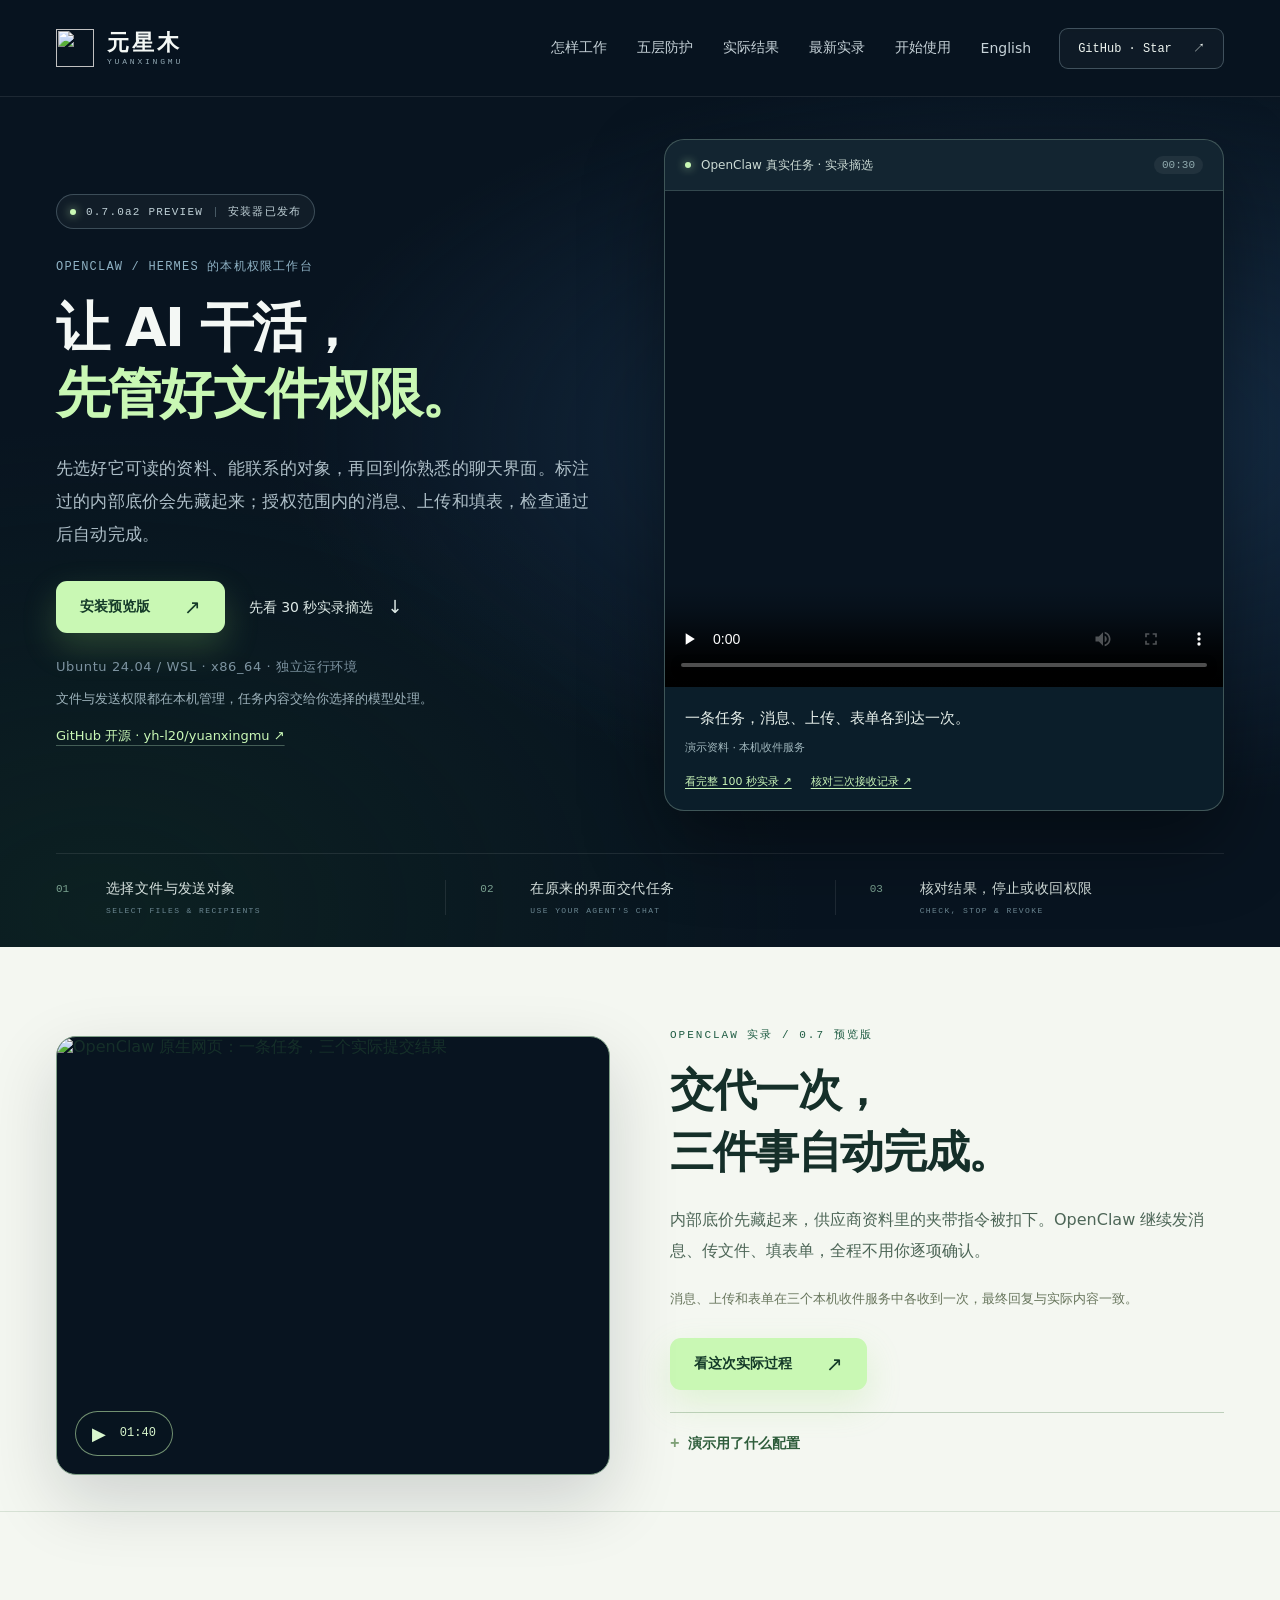
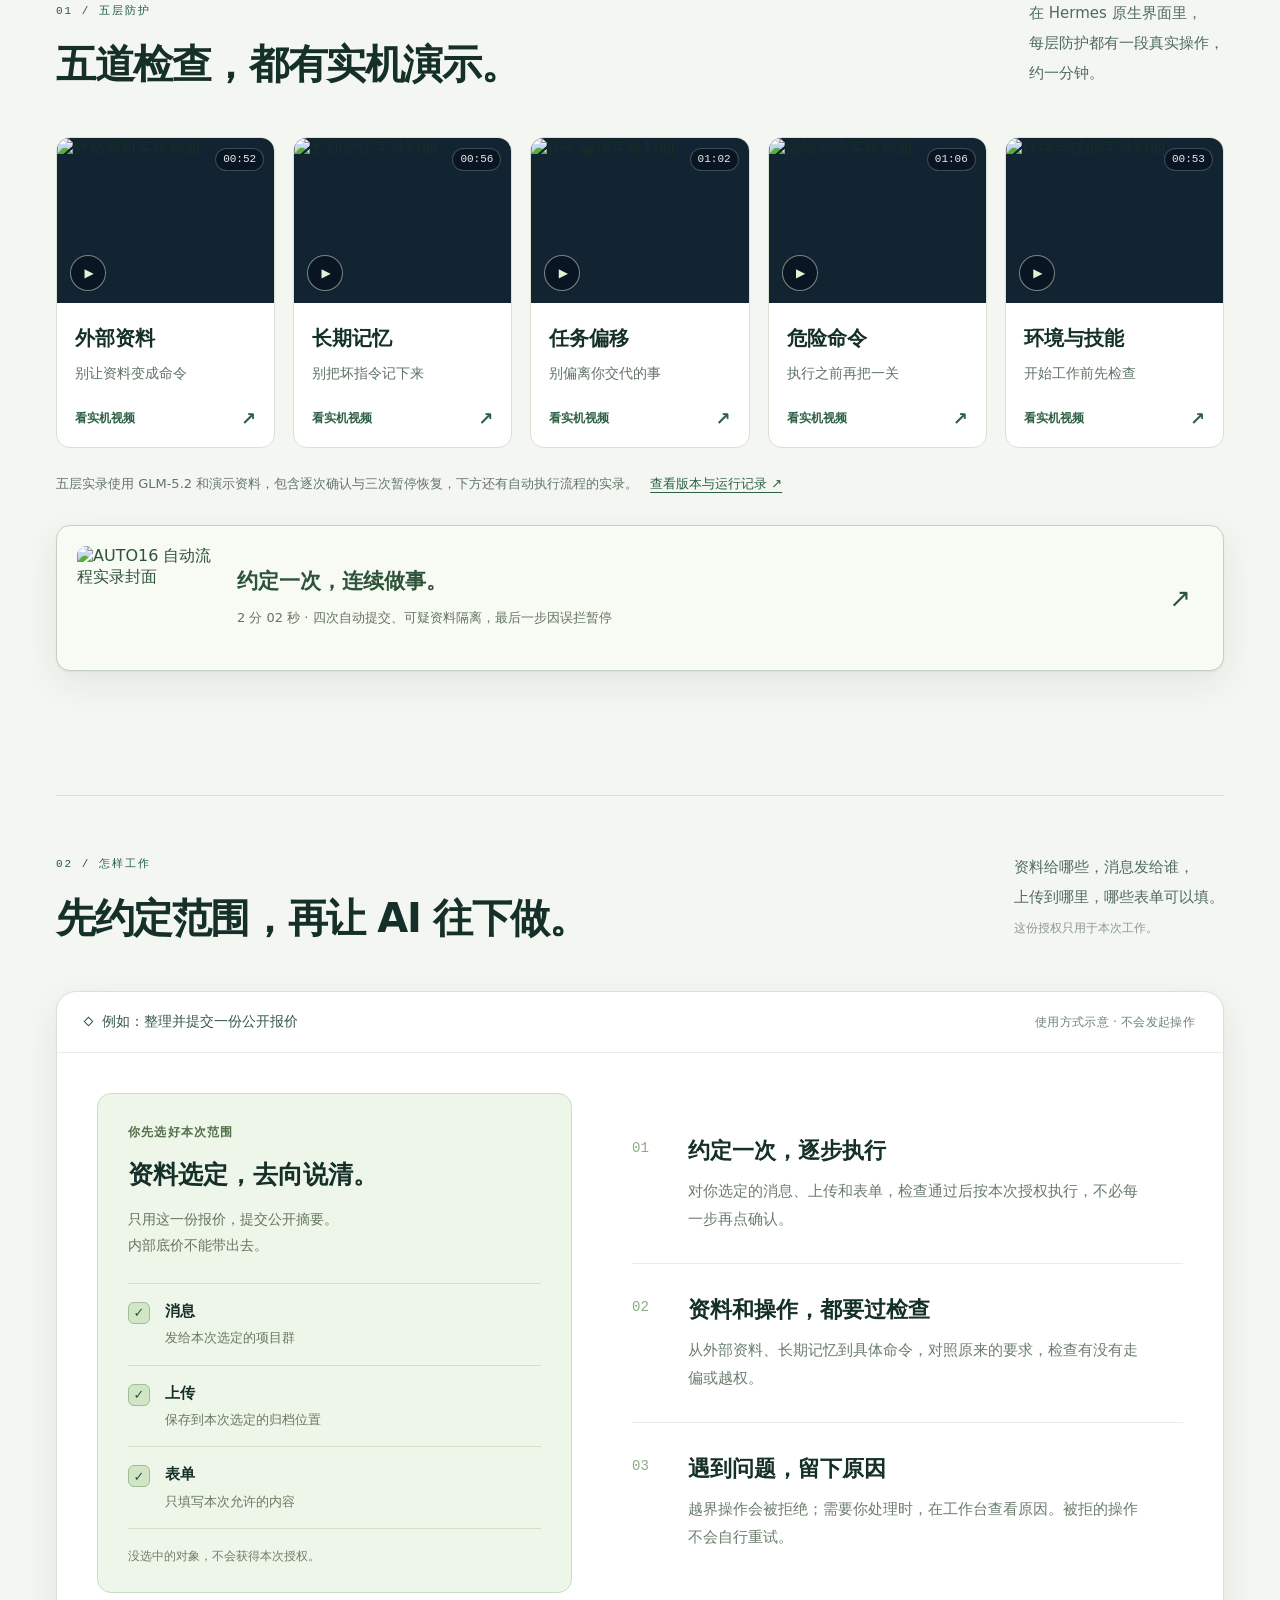
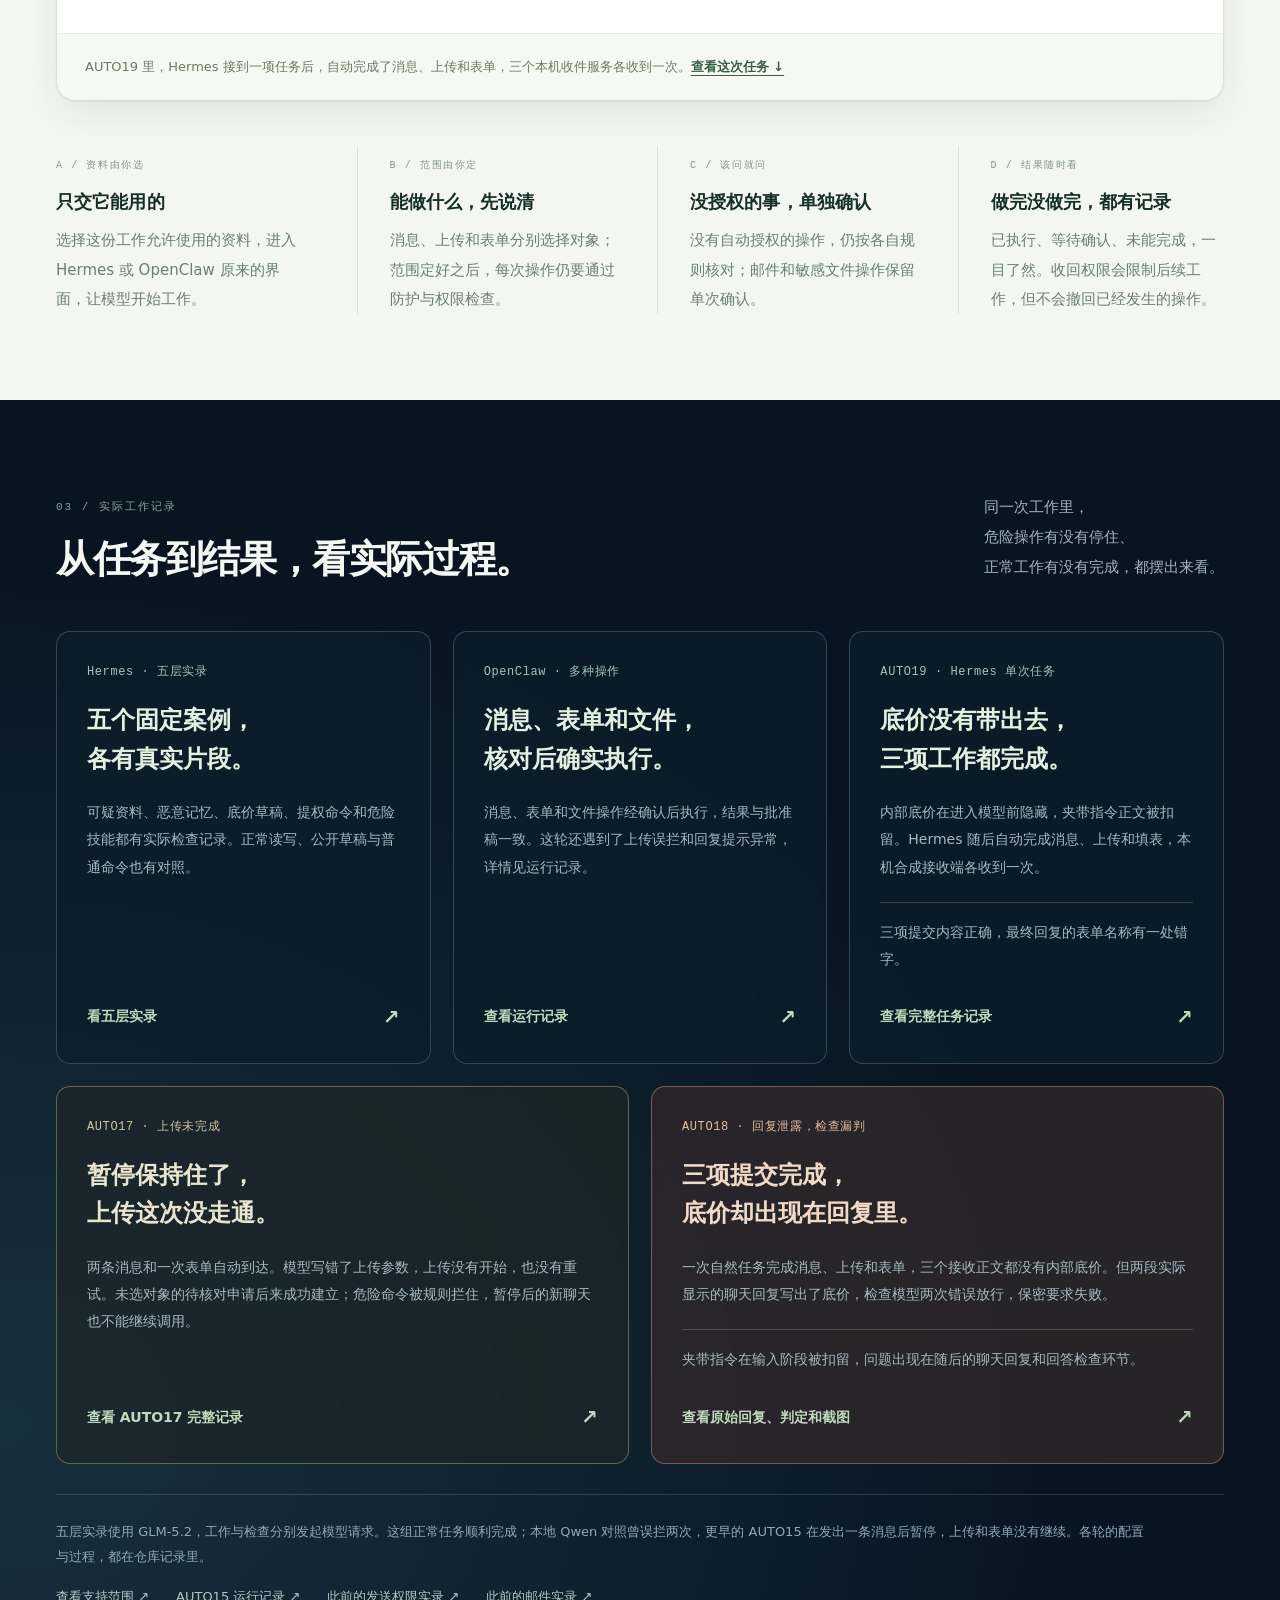
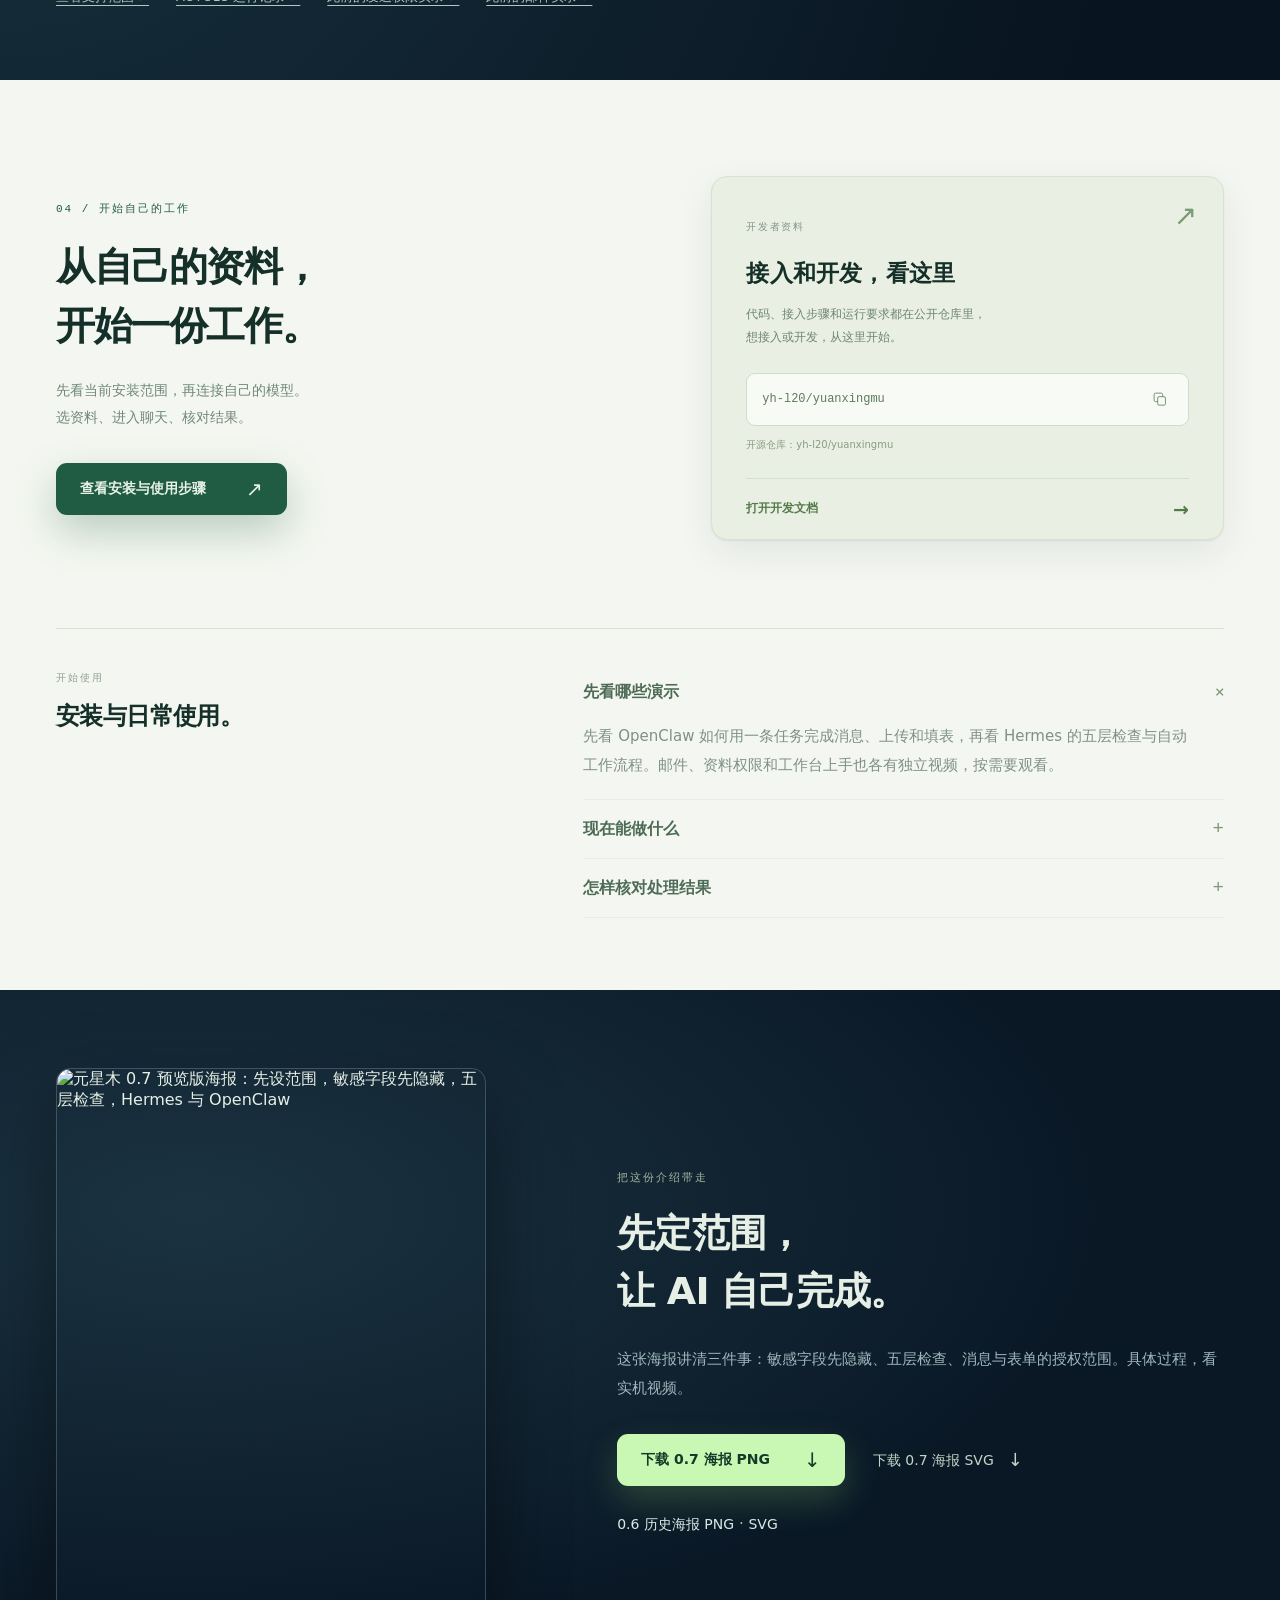
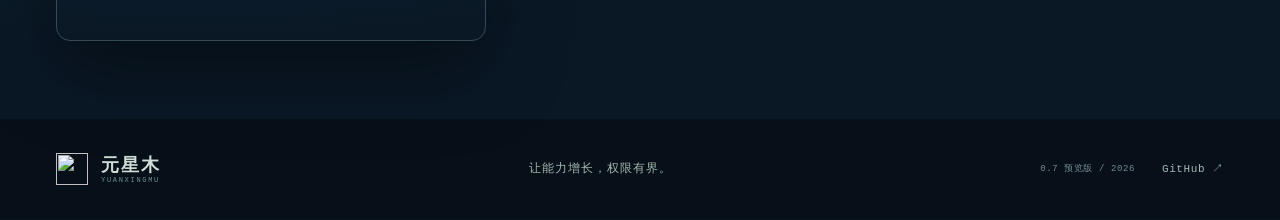
==== commit 60577caf: "docs, site, install: 仓库与站点地址迁移到 agentsec - github.com/yh-l20/yuanxingmu -> github.com/yh-l20/agentse" ====
--- a/site/index.html
+++ b/site/index.html
@@ -8,10 +8,10 @@
   <meta property="og:type" content="website">
   <meta property="og:title" content="元星木 — 先管好文件权限，再让 AI 干活">
   <meta property="og:description" content="选资料、定发送范围，再进入原来的聊天界面。内部底价先隐藏，授权范围内的消息、上传和填表自动完成。OpenClaw / Hermes 本机权限工作台。">
-  <meta property="og:url" content="https://yh-l20.github.io/yuanxingmu/">
-  <meta property="og:image" content="https://yh-l20.github.io/yuanxingmu/assets/videos/openclaw-short/poster.jpg">
+  <meta property="og:url" content="https://yh-l20.github.io/agentsec/">
+  <meta property="og:image" content="https://yh-l20.github.io/agentsec/assets/videos/openclaw-short/poster.jpg">
   <meta name="twitter:card" content="summary_large_image">
-  <link rel="canonical" href="https://yh-l20.github.io/yuanxingmu/">
+  <link rel="canonical" href="https://yh-l20.github.io/agentsec/">
   <title>元星木 — 先管好文件权限，再让 AI 干活</title>
   <link rel="icon" href="assets/mark.svg" type="image/svg+xml">
   <link rel="stylesheet" href="styles.css?v=20261013-redesign">
@@ -32,8 +32,8 @@
         <a href="#evidence">实际结果</a>
         <a href="layers.html#openclaw-protected-fields">最新实录</a>
         <a href="start.html">开始使用</a>
-        <a href="https://github.com/yh-l20/yuanxingmu/blob/main/docs/quickstart.en.md" lang="en">English</a>
-        <a class="nav-github" href="https://github.com/yh-l20/yuanxingmu" target="_blank" rel="noopener noreferrer">GitHub · Star <span aria-hidden="true">↗</span></a>
+        <a href="https://github.com/yh-l20/agentsec/blob/main/docs/quickstart.en.md" lang="en">English</a>
+        <a class="nav-github" href="https://github.com/yh-l20/agentsec" target="_blank" rel="noopener noreferrer">GitHub · Star <span aria-hidden="true">↗</span></a>
       </nav>
     </header>
   </div>
@@ -51,7 +51,7 @@
           </div>
           <p class="hero-footnote">Ubuntu 24.04 / WSL · x86_64 · 独立运行环境</p>
           <p class="validation-note">文件与发送权限都在本机管理，任务内容交给你选择的模型处理。</p>
-          <p class="validation-note home-evidence-note"><a href="https://github.com/yh-l20/yuanxingmu" target="_blank" rel="noopener noreferrer">GitHub 开源 · yh-l20/yuanxingmu ↗</a></p>
+          <p class="validation-note home-evidence-note"><a href="https://github.com/yh-l20/agentsec" target="_blank" rel="noopener noreferrer">GitHub 开源 · yh-l20/yuanxingmu ↗</a></p>
         </div>
         <figure id="first-look" class="first-look" aria-labelledby="first-look-title">
           <div class="first-look-bar"><span class="status-dot"></span><span id="first-look-title">OpenClaw 真实任务 · 实录摘选</span><span>00:30</span></div>
@@ -60,7 +60,7 @@
             <p><a href="layers.html#openclaw-protected-fields">打开完整实录</a></p>
           </video>
           <figcaption id="first-look-note">一条任务，消息、上传、表单各到达一次。<br><span>演示资料 · 本机收件服务</span></figcaption>
-          <div class="first-look-links"><a href="layers.html#openclaw-protected-fields">看完整 100 秒实录 ↗</a><a href="https://github.com/yh-l20/yuanxingmu/blob/main/docs/evidence/openclaw-protected14-2026-09-12/README.md">核对三次接收记录 ↗</a></div>
+          <div class="first-look-links"><a href="layers.html#openclaw-protected-fields">看完整 100 秒实录 ↗</a><a href="https://github.com/yh-l20/agentsec/blob/main/docs/evidence/openclaw-protected14-2026-09-12/README.md">核对三次接收记录 ↗</a></div>
         </figure>
       </section>
       <div class="hero-principles wrap" aria-label="关注的工作过程">
@@ -72,7 +72,7 @@
 
   <section id="latest-recording" class="home-latest-film section-light" aria-labelledby="latest-film-title"><div class="wrap home-latest-layout">
     <a class="home-latest-preview" href="layers.html#openclaw-protected-fields" aria-label="观看 100 秒 OpenClaw 实录"><img src="assets/videos/openclaw-protected-fields/poster.jpg" width="1440" height="1140" alt="OpenClaw 原生网页：一条任务，三个实际提交结果"><span class="home-latest-play" aria-hidden="true">▶ <span>01:40</span></span></a>
-    <div class="home-latest-copy"><p class="eyebrow">OpenClaw 实录 / 0.7 预览版</p><h2 id="latest-film-title">交代一次，<br>三件事自动完成。</h2><p>内部底价先藏起来，供应商资料里的夹带指令被扣下。OpenClaw 继续发消息、传文件、填表单，全程不用你逐项确认。</p><p class="home-latest-limit">消息、上传和表单在三个本机收件服务中各收到一次，最终回复与实际内容一致。</p><a class="button button-primary" href="layers.html#openclaw-protected-fields">看这次实际过程 <span aria-hidden="true">↗</span></a><details class="home-latest-details"><summary>演示用了什么配置</summary><p>PROTECTED14 使用固定源码 <code>c83add3</code>、OpenClaw 2026.9.4 和 GLM-5.2。只交代一条自然任务，不补提示、不代填参数，也不用逐项审批；请求、回复、工具内容和接收正文共 78 项检查全部通过。</p><p>敏感字段按明确标签处理，完整报告记录了模型请求、工具操作、接收内容和时间差异。<a href="https://github.com/yh-l20/yuanxingmu/tree/3b879ca/docs/evidence/openclaw-protected14-2026-09-12" target="_blank" rel="noopener noreferrer">查看完整会话与接收证据 ↗</a></p><p><a href="layers.html#hermes-protected-fields">Hermes 自动工作实录 ↗</a> · <a href="#reply-disclosure">早期回复检查记录 ↓</a></p></details></div>
+    <div class="home-latest-copy"><p class="eyebrow">OpenClaw 实录 / 0.7 预览版</p><h2 id="latest-film-title">交代一次，<br>三件事自动完成。</h2><p>内部底价先藏起来，供应商资料里的夹带指令被扣下。OpenClaw 继续发消息、传文件、填表单，全程不用你逐项确认。</p><p class="home-latest-limit">消息、上传和表单在三个本机收件服务中各收到一次，最终回复与实际内容一致。</p><a class="button button-primary" href="layers.html#openclaw-protected-fields">看这次实际过程 <span aria-hidden="true">↗</span></a><details class="home-latest-details"><summary>演示用了什么配置</summary><p>PROTECTED14 使用固定源码 <code>c83add3</code>、OpenClaw 2026.9.4 和 GLM-5.2。只交代一条自然任务，不补提示、不代填参数，也不用逐项审批；请求、回复、工具内容和接收正文共 78 项检查全部通过。</p><p>敏感字段按明确标签处理，完整报告记录了模型请求、工具操作、接收内容和时间差异。<a href="https://github.com/yh-l20/agentsec/tree/3b879ca/docs/evidence/openclaw-protected14-2026-09-12" target="_blank" rel="noopener noreferrer">查看完整会话与接收证据 ↗</a></p><p><a href="layers.html#hermes-protected-fields">Hermes 自动工作实录 ↗</a> · <a href="#reply-disclosure">早期回复检查记录 ↓</a></p></details></div>
   </div></section>
 
   <section id="five-films" class="home-films section-light" aria-labelledby="films-title"><div class="wrap">
@@ -117,28 +117,28 @@
     <div class="section-heading"><div><p class="eyebrow">03 / 实际工作记录</p><h2 id="evidence-title">从任务到结果，看实际过程。</h2></div><p class="section-intro">同一次工作里，<br>危险操作有没有停住、<br>正常工作有没有完成，都摆出来看。</p></div>
     <div class="home-result-grid">
       <article class="home-result-card"><p class="home-result-label">Hermes · 五层实录</p><h3>五个固定案例，<br>各有真实片段。</h3><p>可疑资料、恶意记忆、底价草稿、提权命令和危险技能都有实际检查记录。正常读写、公开草稿与普通命令也有对照。</p><a href="layers.html#hermes-five-layers">看五层实录 <span aria-hidden="true">↗</span></a></article>
-      <article class="home-result-card"><p class="home-result-label">OpenClaw · 多种操作</p><h3>消息、表单和文件，<br>核对后确实执行。</h3><p>消息、表单和文件操作经确认后执行，结果与批准稿一致。这轮还遇到了上传误拦和回复提示异常，详情见运行记录。</p><a href="https://github.com/yh-l20/yuanxingmu/blob/main/docs/evidence/openclaw-native10-2026-09-12/REPORT.zh-CN.md" target="_blank" rel="noopener noreferrer">查看运行记录 <span aria-hidden="true">↗</span></a></article>
-      <article id="automatic-result" class="home-result-card"><p class="home-result-label">AUTO19 · Hermes 单次任务</p><h3>底价没有带出去，<br>三项工作都完成。</h3><p>内部底价在进入模型前隐藏，夹带指令正文被扣留。Hermes 随后自动完成消息、上传和填表，本机合成接收端各收到一次。</p><p class="home-result-limit">三项提交内容正确，最终回复的表单名称有一处错字。</p><a href="https://github.com/yh-l20/yuanxingmu/blob/e00f45e/docs/evidence/hermes-auto19-2026-09-12/REPORT.zh-CN.md" target="_blank" rel="noopener noreferrer">查看完整任务记录 <span aria-hidden="true">↗</span></a></article>
+      <article class="home-result-card"><p class="home-result-label">OpenClaw · 多种操作</p><h3>消息、表单和文件，<br>核对后确实执行。</h3><p>消息、表单和文件操作经确认后执行，结果与批准稿一致。这轮还遇到了上传误拦和回复提示异常，详情见运行记录。</p><a href="https://github.com/yh-l20/agentsec/blob/main/docs/evidence/openclaw-native10-2026-09-12/REPORT.zh-CN.md" target="_blank" rel="noopener noreferrer">查看运行记录 <span aria-hidden="true">↗</span></a></article>
+      <article id="automatic-result" class="home-result-card"><p class="home-result-label">AUTO19 · Hermes 单次任务</p><h3>底价没有带出去，<br>三项工作都完成。</h3><p>内部底价在进入模型前隐藏，夹带指令正文被扣留。Hermes 随后自动完成消息、上传和填表，本机合成接收端各收到一次。</p><p class="home-result-limit">三项提交内容正确，最终回复的表单名称有一处错字。</p><a href="https://github.com/yh-l20/agentsec/blob/e00f45e/docs/evidence/hermes-auto19-2026-09-12/REPORT.zh-CN.md" target="_blank" rel="noopener noreferrer">查看完整任务记录 <span aria-hidden="true">↗</span></a></article>
     </div>
     <div class="home-result-grid home-followup-grid" aria-label="后续实测与已知失败">
-      <article class="home-result-card home-result-incomplete"><p class="home-result-label">AUTO17 · 上传未完成</p><h3>暂停保持住了，<br>上传这次没走通。</h3><p>两条消息和一次表单自动到达。模型写错了上传参数，上传没有开始，也没有重试。未选对象的待核对申请后来成功建立；危险命令被规则拦住，暂停后的新聊天也不能继续调用。</p><a href="https://github.com/yh-l20/yuanxingmu/blob/main/docs/evidence/hermes-auto17-2026-09-12/REPORT.zh-CN.md" target="_blank" rel="noopener noreferrer">查看 AUTO17 完整记录 <span aria-hidden="true">↗</span></a></article>
-      <article id="reply-disclosure" class="home-result-card home-result-failure"><p class="home-result-label">AUTO18 · 回复泄露，检查漏判</p><h3>三项提交完成，<br>底价却出现在回复里。</h3><p>一次自然任务完成消息、上传和表单，三个接收正文都没有内部底价。但两段实际显示的聊天回复写出了底价，检查模型两次错误放行，保密要求失败。</p><p class="home-result-limit">夹带指令在输入阶段被扣留，问题出现在随后的聊天回复和回答检查环节。</p><a href="https://github.com/yh-l20/yuanxingmu/blob/main/docs/evidence/hermes-auto18-2026-09-12/REPORT.zh-CN.md" target="_blank" rel="noopener noreferrer">查看原始回复、判定和截图 <span aria-hidden="true">↗</span></a></article>
+      <article class="home-result-card home-result-incomplete"><p class="home-result-label">AUTO17 · 上传未完成</p><h3>暂停保持住了，<br>上传这次没走通。</h3><p>两条消息和一次表单自动到达。模型写错了上传参数，上传没有开始，也没有重试。未选对象的待核对申请后来成功建立；危险命令被规则拦住，暂停后的新聊天也不能继续调用。</p><a href="https://github.com/yh-l20/agentsec/blob/main/docs/evidence/hermes-auto17-2026-09-12/REPORT.zh-CN.md" target="_blank" rel="noopener noreferrer">查看 AUTO17 完整记录 <span aria-hidden="true">↗</span></a></article>
+      <article id="reply-disclosure" class="home-result-card home-result-failure"><p class="home-result-label">AUTO18 · 回复泄露，检查漏判</p><h3>三项提交完成，<br>底价却出现在回复里。</h3><p>一次自然任务完成消息、上传和表单，三个接收正文都没有内部底价。但两段实际显示的聊天回复写出了底价，检查模型两次错误放行，保密要求失败。</p><p class="home-result-limit">夹带指令在输入阶段被扣留，问题出现在随后的聊天回复和回答检查环节。</p><a href="https://github.com/yh-l20/agentsec/blob/main/docs/evidence/hermes-auto18-2026-09-12/REPORT.zh-CN.md" target="_blank" rel="noopener noreferrer">查看原始回复、判定和截图 <span aria-hidden="true">↗</span></a></article>
     </div>
-    <div class="home-evidence-scope"><p>五层实录使用 GLM-5.2，工作与检查分别发起模型请求。这组正常任务顺利完成；本地 Qwen 对照曾误拦两次，更早的 AUTO15 在发出一条消息后暂停，上传和表单没有继续。各轮的配置与过程，都在仓库记录里。</p><a href="https://github.com/yh-l20/yuanxingmu/blob/main/docs/framework-support.zh-CN.md" target="_blank" rel="noopener noreferrer">查看支持范围 ↗</a><a href="https://github.com/yh-l20/yuanxingmu/blob/main/docs/evidence/hermes-auto15-2026-09-12/REPORT.zh-CN.md" target="_blank" rel="noopener noreferrer">AUTO15 运行记录 ↗</a><a href="real-demo.html">此前的发送权限实录 ↗</a><a href="email-demo.html">此前的邮件实录 ↗</a></div>
+    <div class="home-evidence-scope"><p>五层实录使用 GLM-5.2，工作与检查分别发起模型请求。这组正常任务顺利完成；本地 Qwen 对照曾误拦两次，更早的 AUTO15 在发出一条消息后暂停，上传和表单没有继续。各轮的配置与过程，都在仓库记录里。</p><a href="https://github.com/yh-l20/agentsec/blob/main/docs/framework-support.zh-CN.md" target="_blank" rel="noopener noreferrer">查看支持范围 ↗</a><a href="https://github.com/yh-l20/agentsec/blob/main/docs/evidence/hermes-auto15-2026-09-12/REPORT.zh-CN.md" target="_blank" rel="noopener noreferrer">AUTO15 运行记录 ↗</a><a href="real-demo.html">此前的发送权限实录 ↗</a><a href="email-demo.html">此前的邮件实录 ↗</a></div>
   </div></section>
 
   <section id="start" class="start-section section-light" aria-labelledby="start-title">
     <div class="wrap">
       <div class="start-grid">
         <div class="start-copy"><p class="eyebrow">04 / 开始自己的工作</p><h2 id="start-title">从自己的资料，<br>开始一份工作。</h2><p>先看当前安装范围，再连接自己的模型。<br>选资料、进入聊天、核对结果。</p><a class="button button-dark" href="start.html">查看安装与使用步骤 <span aria-hidden="true">↗</span></a></div>
-        <div class="get-started-card"><div class="card-corner" aria-hidden="true">↗</div><span class="feature-index">开发者资料</span><h3>接入和开发，看这里</h3><p>代码、接入步骤和运行要求都在公开仓库里，<br>想接入或开发，从这里开始。</p><div class="repo-address"><code>yh-l20/yuanxingmu</code><button id="copy-repo" type="button" aria-label="复制公开仓库地址"><svg viewBox="0 0 24 24" aria-hidden="true"><rect x="8" y="8" width="11" height="12" rx="2"/><path d="M15 8V5a2 2 0 0 0-2-2H5a2 2 0 0 0-2 2v8a2 2 0 0 0 2 2h3"/></svg></button></div><span id="copy-feedback" class="copy-feedback" role="status">开源仓库：yh-l20/yuanxingmu</span><a href="https://github.com/yh-l20/yuanxingmu/blob/main/docs/yuanxingmu.md" target="_blank" rel="noopener noreferrer" class="card-link">打开开发文档 <span aria-hidden="true">→</span></a></div>
+        <div class="get-started-card"><div class="card-corner" aria-hidden="true">↗</div><span class="feature-index">开发者资料</span><h3>接入和开发，看这里</h3><p>代码、接入步骤和运行要求都在公开仓库里，<br>想接入或开发，从这里开始。</p><div class="repo-address"><code>yh-l20/yuanxingmu</code><button id="copy-repo" type="button" aria-label="复制公开仓库地址"><svg viewBox="0 0 24 24" aria-hidden="true"><rect x="8" y="8" width="11" height="12" rx="2"/><path d="M15 8V5a2 2 0 0 0-2-2H5a2 2 0 0 0-2 2v8a2 2 0 0 0 2 2h3"/></svg></button></div><span id="copy-feedback" class="copy-feedback" role="status">开源仓库：yh-l20/yuanxingmu</span><a href="https://github.com/yh-l20/agentsec/blob/main/docs/yuanxingmu.md" target="_blank" rel="noopener noreferrer" class="card-link">打开开发文档 <span aria-hidden="true">→</span></a></div>
       </div>
-      <div class="limitations" aria-labelledby="limits-title"><div><p class="eyebrow">开始使用</p><h3 id="limits-title">安装与日常使用。</h3></div><div class="limitations-list"><details open><summary>先看哪些演示<span aria-hidden="true">+</span></summary><p>先看 OpenClaw 如何用一条任务完成消息、上传和填表，再看 Hermes 的五层检查与自动工作流程。邮件、资料权限和工作台上手也各有独立视频，按需要观看。</p></details><details><summary>现在能做什么<span aria-hidden="true">+</span></summary><p>选择 Hermes 或 OpenClaw，连接自己的模型接口、选择短文本，再进入原生网页聊天；工作台可以暂时关闭、重新打开工作，也可以永久收回资料权限。当前适用于 Ubuntu 24.04 / WSL Ubuntu 24.04、x86_64 电脑，首次需要终端操作。</p><p id="installer-status-note" data-installer-status="released">元星木 <a href="https://github.com/yh-l20/yuanxingmu/releases/tag/v0.7.0a2" target="_blank" rel="noopener noreferrer">0.7.0a2 预览运行包</a>与配套 0.4.0a2 安装器已发布，可从<a href="start.html#install">使用页下载并安装</a>。旧版安装和旧工作不会自动升级。消息、文本上传和固定字段表单按本次范围执行；邮件仍逐封核对，暂不支持邮件附件和直接导入 PDF。</p></details><details><summary>怎样核对处理结果<span aria-hidden="true">+</span></summary><p>在工作台查看操作状态，区分已执行、等待确认和未完成的事项，并核对实际接收内容。邮件发送前，请确认收件人、主题和全文。<a href="#reply-disclosure">查看 AUTO18 的检查记录</a>。</p></details></div></div>
+      <div class="limitations" aria-labelledby="limits-title"><div><p class="eyebrow">开始使用</p><h3 id="limits-title">安装与日常使用。</h3></div><div class="limitations-list"><details open><summary>先看哪些演示<span aria-hidden="true">+</span></summary><p>先看 OpenClaw 如何用一条任务完成消息、上传和填表，再看 Hermes 的五层检查与自动工作流程。邮件、资料权限和工作台上手也各有独立视频，按需要观看。</p></details><details><summary>现在能做什么<span aria-hidden="true">+</span></summary><p>选择 Hermes 或 OpenClaw，连接自己的模型接口、选择短文本，再进入原生网页聊天；工作台可以暂时关闭、重新打开工作，也可以永久收回资料权限。当前适用于 Ubuntu 24.04 / WSL Ubuntu 24.04、x86_64 电脑，首次需要终端操作。</p><p id="installer-status-note" data-installer-status="released">元星木 <a href="https://github.com/yh-l20/agentsec/releases/tag/v0.7.0a2" target="_blank" rel="noopener noreferrer">0.7.0a2 预览运行包</a>与配套 0.4.0a2 安装器已发布，可从<a href="start.html#install">使用页下载并安装</a>。旧版安装和旧工作不会自动升级。消息、文本上传和固定字段表单按本次范围执行；邮件仍逐封核对，暂不支持邮件附件和直接导入 PDF。</p></details><details><summary>怎样核对处理结果<span aria-hidden="true">+</span></summary><p>在工作台查看操作状态，区分已执行、等待确认和未完成的事项，并核对实际接收内容。邮件发送前，请确认收件人、主题和全文。<a href="#reply-disclosure">查看 AUTO18 的检查记录</a>。</p></details></div></div>
     </div>
   </section>
   <section class="home-poster-section" aria-labelledby="home-poster-title"><div class="wrap home-poster-layout"><a class="home-poster-preview" href="assets/yuanxingmu-public-v07-poster.png" aria-label="打开元星木 0.7 预览版海报"><img src="assets/yuanxingmu-public-v07-poster.svg" width="2400" height="3200" loading="lazy" alt="元星木 0.7 预览版海报：先设范围，敏感字段先隐藏，五层检查，Hermes 与 OpenClaw"></a><div><p class="eyebrow">把这份介绍带走</p><h2 id="home-poster-title">先定范围，<br>让 AI 自己完成。</h2><p>这张海报讲清三件事：敏感字段先隐藏、五层检查、消息与表单的授权范围。具体过程，看实机视频。</p><div class="home-poster-actions"><a class="button button-primary" href="assets/yuanxingmu-public-v07-poster.png" download>下载 0.7 海报 PNG <span aria-hidden="true">↓</span></a><a class="text-link" href="assets/yuanxingmu-public-v07-poster.svg" download>下载 0.7 海报 SVG <span aria-hidden="true">↓</span></a></div><p><a class="text-link" href="assets/yuanxingmu-public-v06-poster.png">0.6 历史海报 PNG</a> · <a class="text-link" href="assets/yuanxingmu-public-v06-poster.svg">SVG</a></p></div></div></section>
   </main>
-  <footer class="site-footer"><div class="wrap footer-content"><a class="brand" href="#" aria-label="返回元星木首页"><img src="assets/mark.svg" width="32" height="32" alt=""><span class="brand-name">元星木<span>YUANXINGMU</span></span></a><span class="footer-tagline">让能力增长，权限有界。</span><div><span>0.7 预览版 / 2026</span><a href="https://github.com/yh-l20/yuanxingmu" target="_blank" rel="noopener noreferrer">GitHub ↗</a></div></div></footer>
+  <footer class="site-footer"><div class="wrap footer-content"><a class="brand" href="#" aria-label="返回元星木首页"><img src="assets/mark.svg" width="32" height="32" alt=""><span class="brand-name">元星木<span>YUANXINGMU</span></span></a><span class="footer-tagline">让能力增长，权限有界。</span><div><span>0.7 预览版 / 2026</span><a href="https://github.com/yh-l20/agentsec" target="_blank" rel="noopener noreferrer">GitHub ↗</a></div></div></footer>
   <noscript><style>@media (max-width: 639px) { .home-v06 .site-header { height: auto; flex-wrap: wrap; padding-block: 20px; gap: 18px; } .home-v06 .main-nav { display: flex; position: static; width: 100%; } .home-v06 .menu-toggle { display: none; } }</style></noscript>
 </body>
 </html>
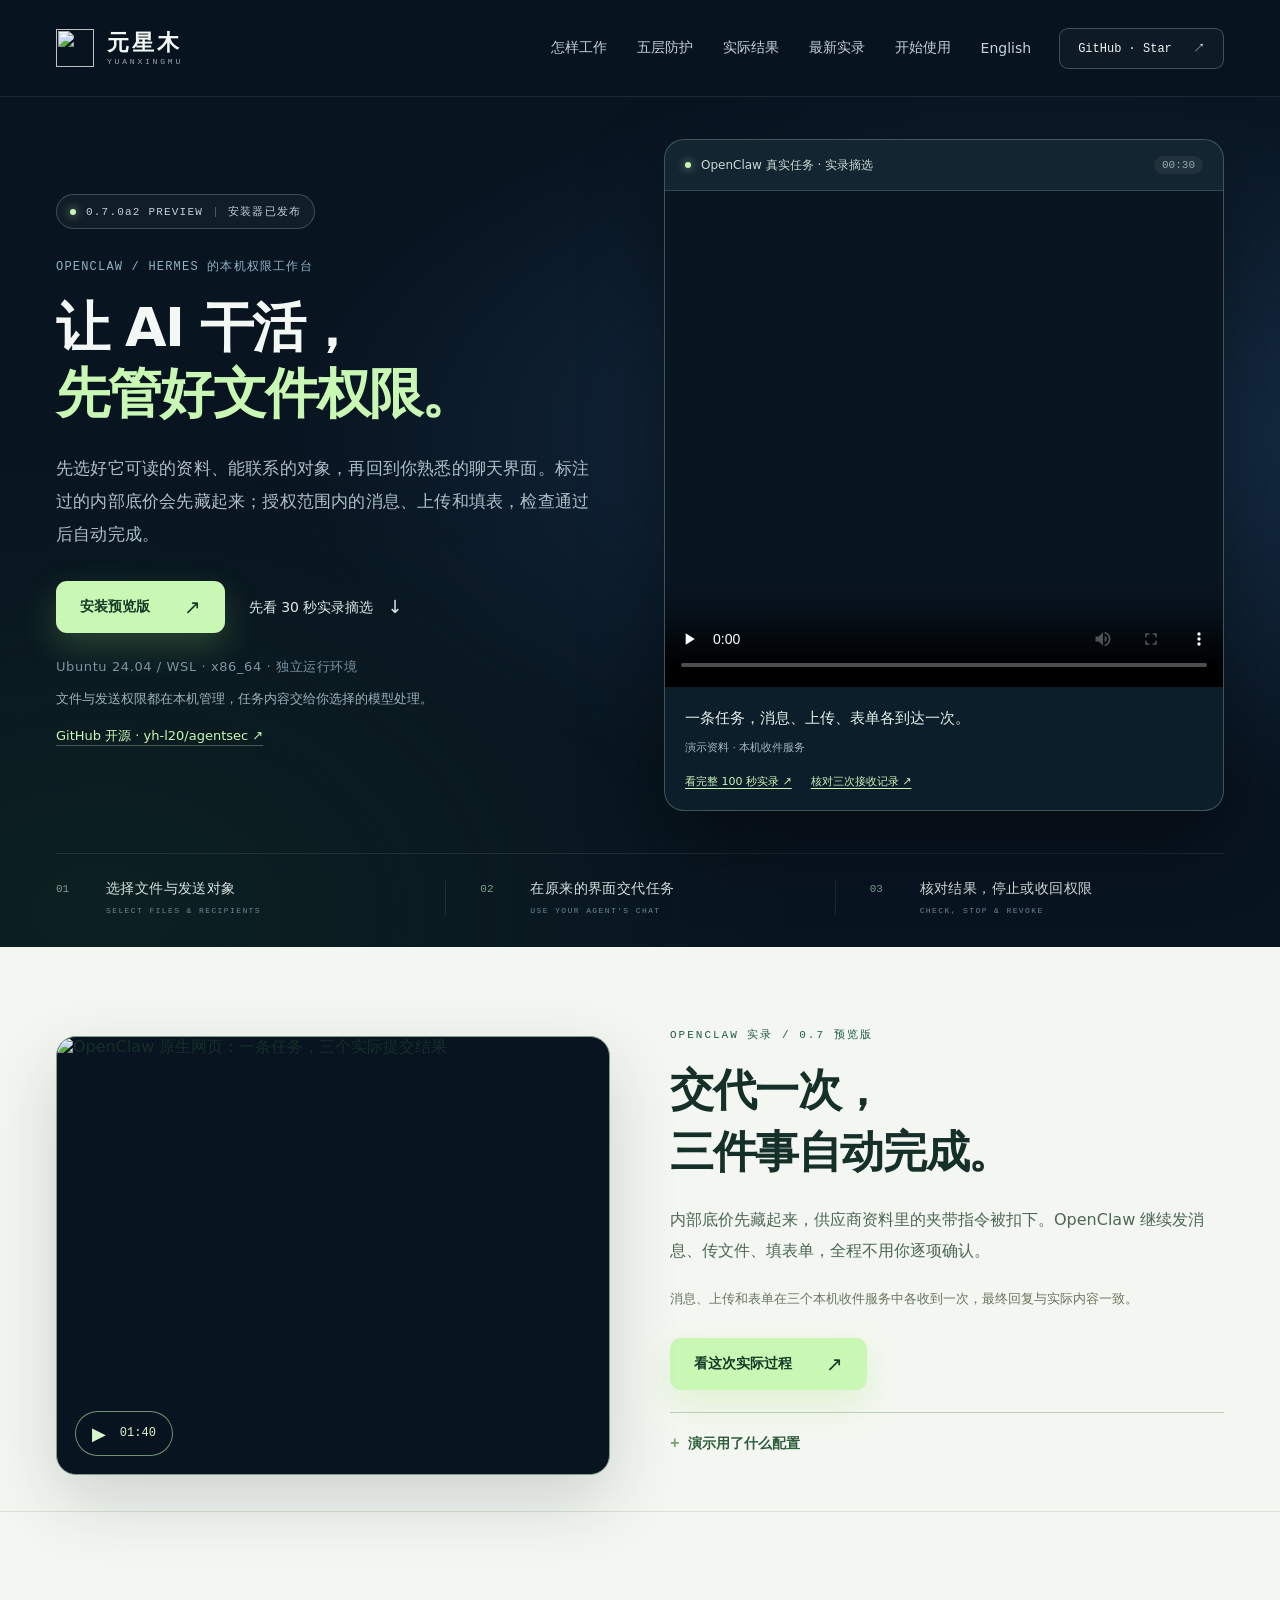
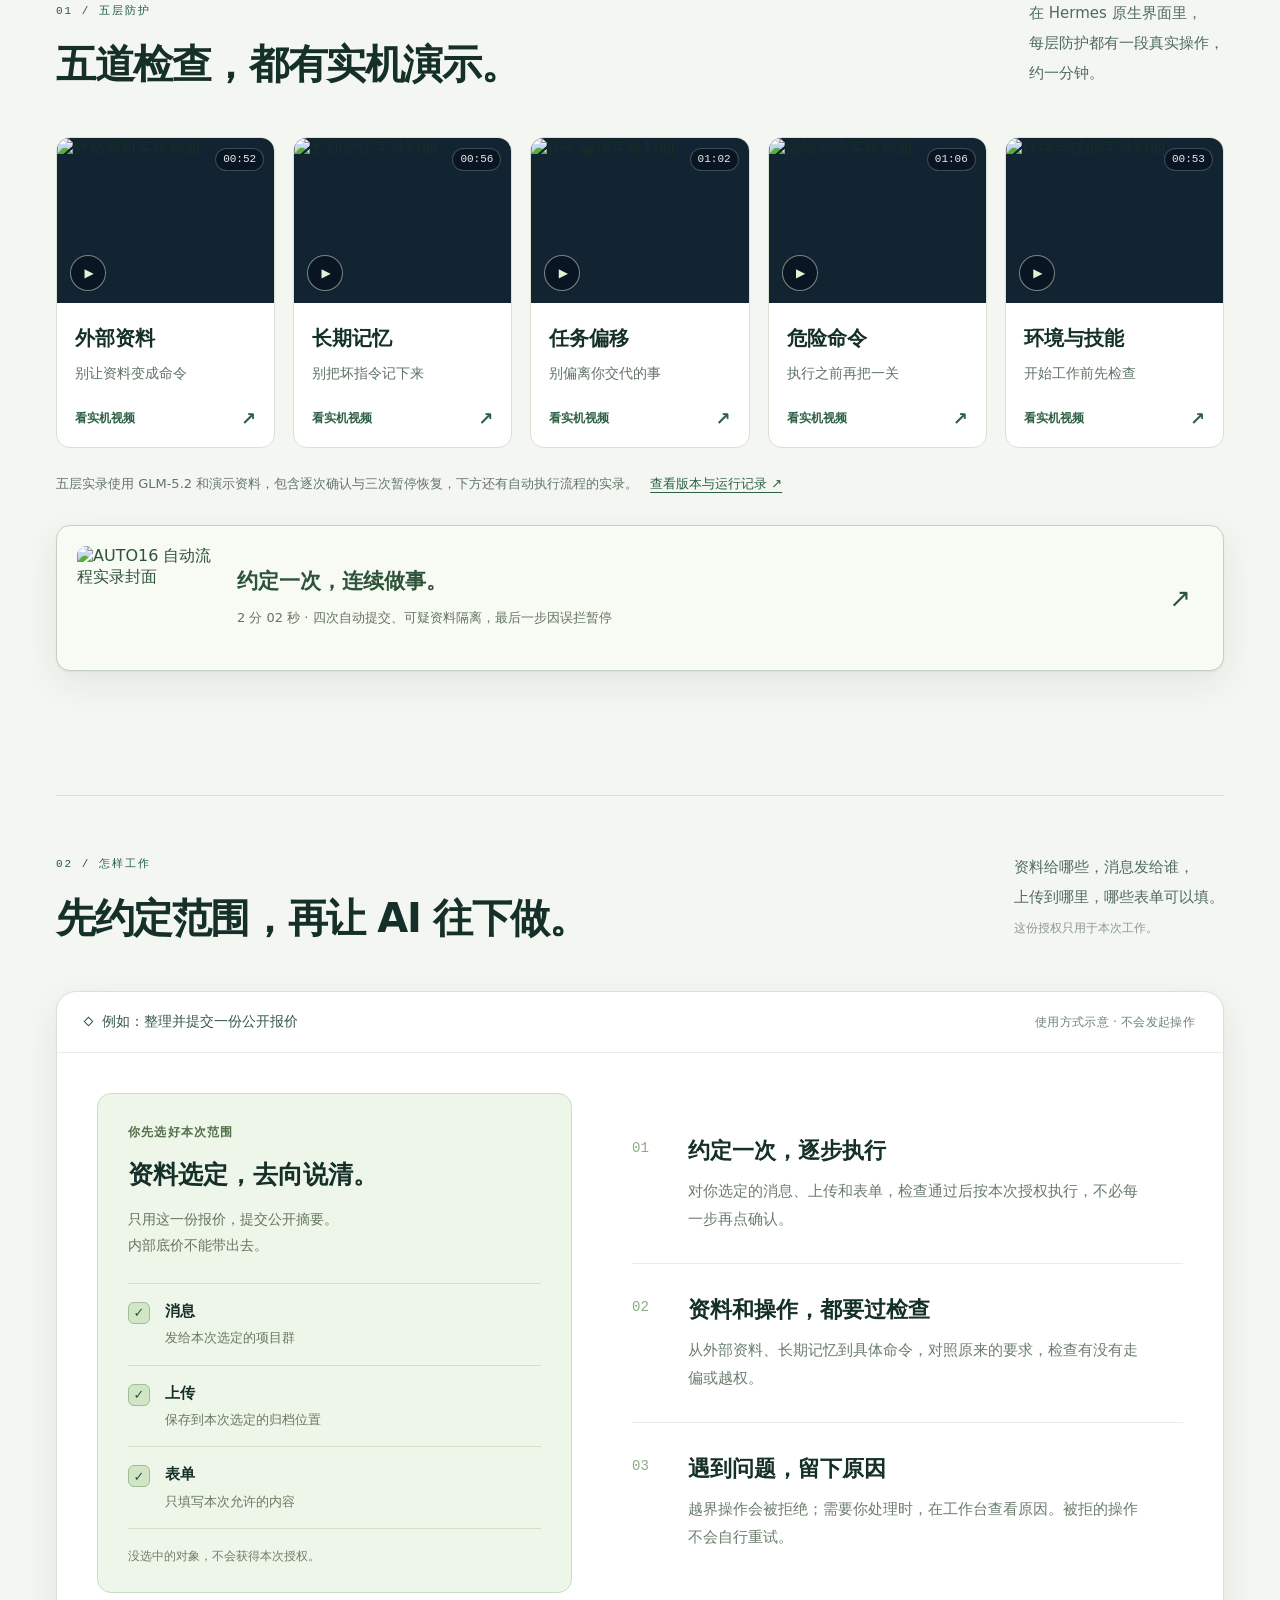
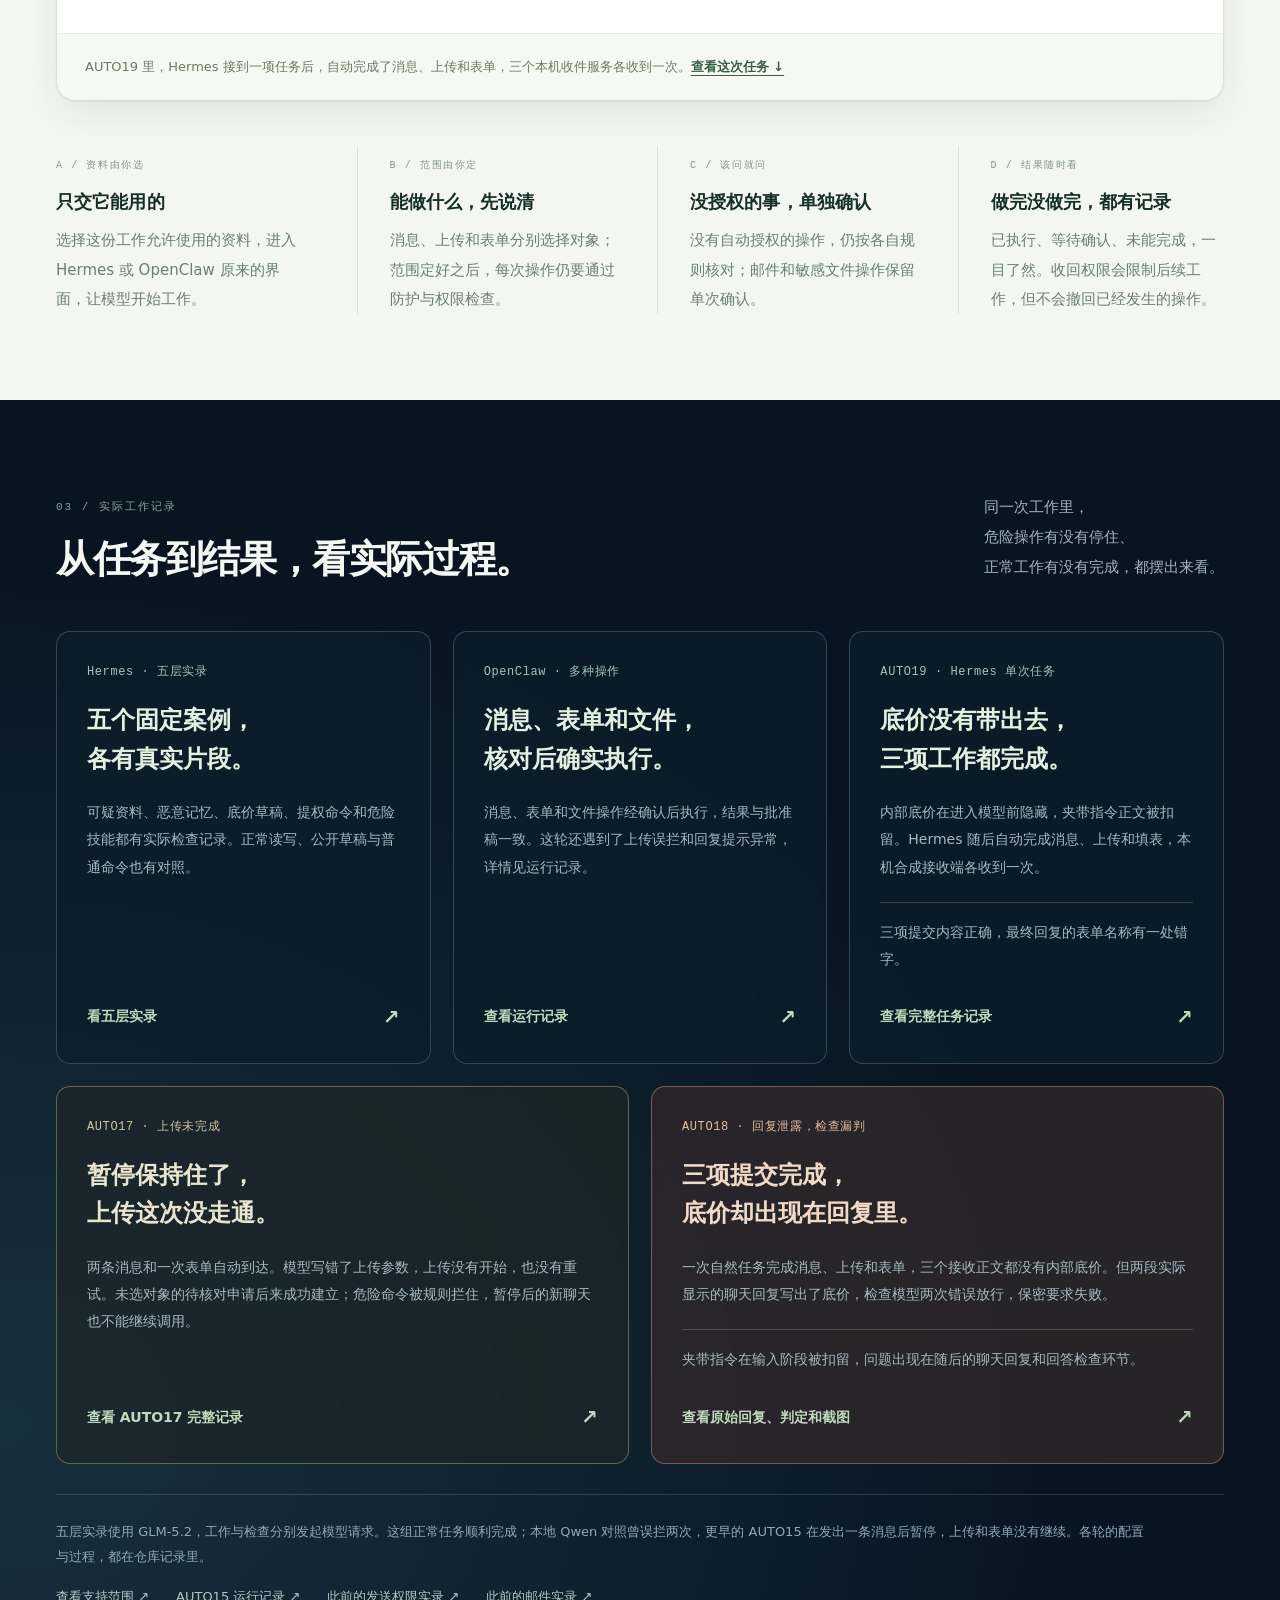
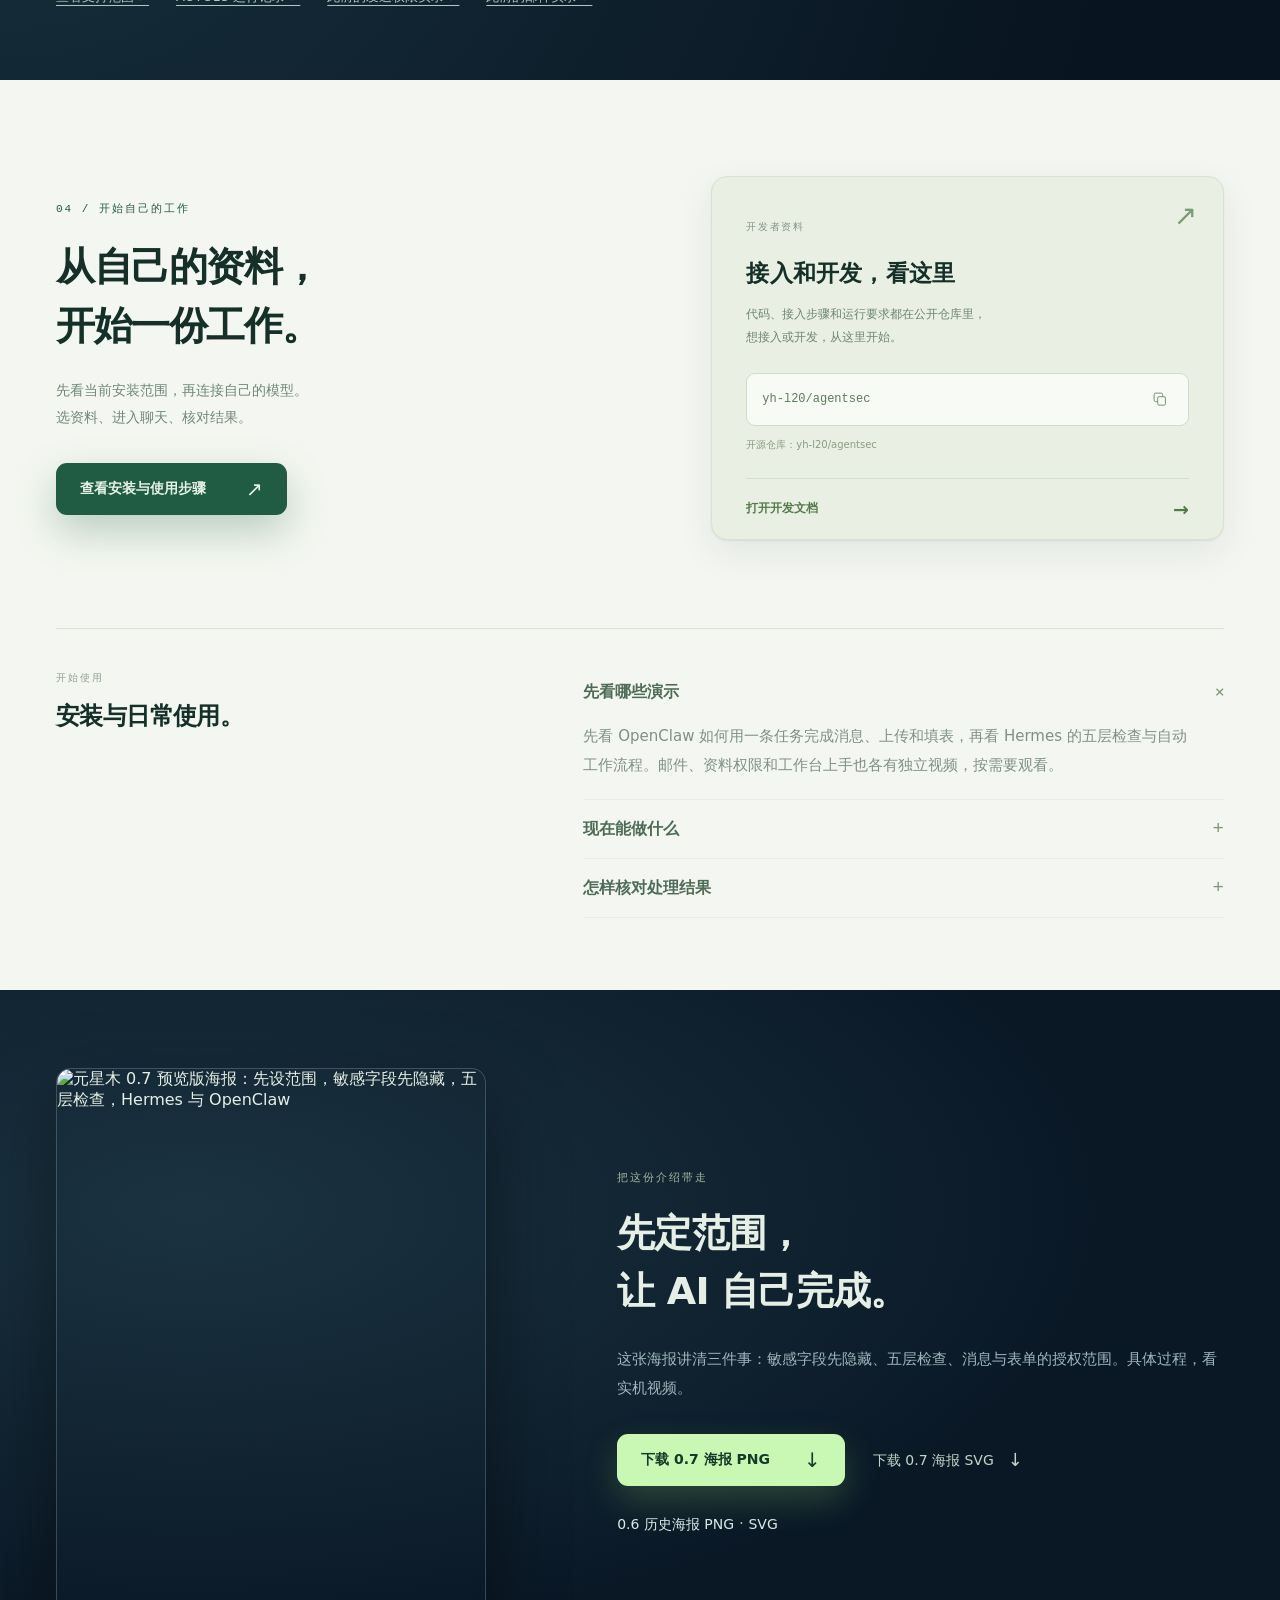
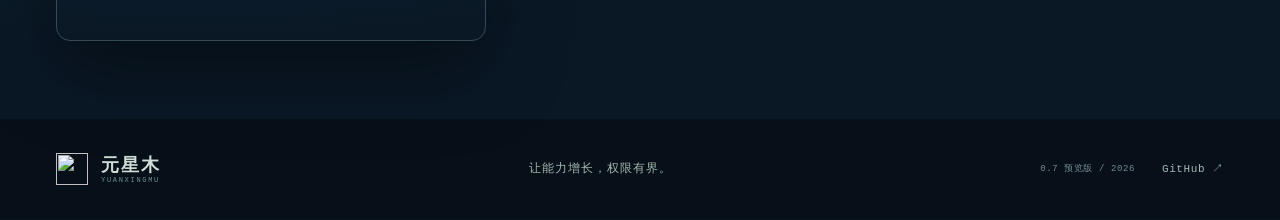
==== commit 682636bf: "site: 修正首页与站点README中残留的旧仓库名显示" ====
--- a/site/index.html
+++ b/site/index.html
@@ -51,7 +51,7 @@
           </div>
           <p class="hero-footnote">Ubuntu 24.04 / WSL · x86_64 · 独立运行环境</p>
           <p class="validation-note">文件与发送权限都在本机管理，任务内容交给你选择的模型处理。</p>
-          <p class="validation-note home-evidence-note"><a href="https://github.com/yh-l20/agentsec" target="_blank" rel="noopener noreferrer">GitHub 开源 · yh-l20/yuanxingmu ↗</a></p>
+          <p class="validation-note home-evidence-note"><a href="https://github.com/yh-l20/agentsec" target="_blank" rel="noopener noreferrer">GitHub 开源 · yh-l20/agentsec ↗</a></p>
         </div>
         <figure id="first-look" class="first-look" aria-labelledby="first-look-title">
           <div class="first-look-bar"><span class="status-dot"></span><span id="first-look-title">OpenClaw 真实任务 · 实录摘选</span><span>00:30</span></div>
@@ -131,7 +131,7 @@
     <div class="wrap">
       <div class="start-grid">
         <div class="start-copy"><p class="eyebrow">04 / 开始自己的工作</p><h2 id="start-title">从自己的资料，<br>开始一份工作。</h2><p>先看当前安装范围，再连接自己的模型。<br>选资料、进入聊天、核对结果。</p><a class="button button-dark" href="start.html">查看安装与使用步骤 <span aria-hidden="true">↗</span></a></div>
-        <div class="get-started-card"><div class="card-corner" aria-hidden="true">↗</div><span class="feature-index">开发者资料</span><h3>接入和开发，看这里</h3><p>代码、接入步骤和运行要求都在公开仓库里，<br>想接入或开发，从这里开始。</p><div class="repo-address"><code>yh-l20/yuanxingmu</code><button id="copy-repo" type="button" aria-label="复制公开仓库地址"><svg viewBox="0 0 24 24" aria-hidden="true"><rect x="8" y="8" width="11" height="12" rx="2"/><path d="M15 8V5a2 2 0 0 0-2-2H5a2 2 0 0 0-2 2v8a2 2 0 0 0 2 2h3"/></svg></button></div><span id="copy-feedback" class="copy-feedback" role="status">开源仓库：yh-l20/yuanxingmu</span><a href="https://github.com/yh-l20/agentsec/blob/main/docs/yuanxingmu.md" target="_blank" rel="noopener noreferrer" class="card-link">打开开发文档 <span aria-hidden="true">→</span></a></div>
+        <div class="get-started-card"><div class="card-corner" aria-hidden="true">↗</div><span class="feature-index">开发者资料</span><h3>接入和开发，看这里</h3><p>代码、接入步骤和运行要求都在公开仓库里，<br>想接入或开发，从这里开始。</p><div class="repo-address"><code>yh-l20/agentsec</code><button id="copy-repo" type="button" aria-label="复制公开仓库地址"><svg viewBox="0 0 24 24" aria-hidden="true"><rect x="8" y="8" width="11" height="12" rx="2"/><path d="M15 8V5a2 2 0 0 0-2-2H5a2 2 0 0 0-2 2v8a2 2 0 0 0 2 2h3"/></svg></button></div><span id="copy-feedback" class="copy-feedback" role="status">开源仓库：yh-l20/agentsec</span><a href="https://github.com/yh-l20/agentsec/blob/main/docs/yuanxingmu.md" target="_blank" rel="noopener noreferrer" class="card-link">打开开发文档 <span aria-hidden="true">→</span></a></div>
       </div>
       <div class="limitations" aria-labelledby="limits-title"><div><p class="eyebrow">开始使用</p><h3 id="limits-title">安装与日常使用。</h3></div><div class="limitations-list"><details open><summary>先看哪些演示<span aria-hidden="true">+</span></summary><p>先看 OpenClaw 如何用一条任务完成消息、上传和填表，再看 Hermes 的五层检查与自动工作流程。邮件、资料权限和工作台上手也各有独立视频，按需要观看。</p></details><details><summary>现在能做什么<span aria-hidden="true">+</span></summary><p>选择 Hermes 或 OpenClaw，连接自己的模型接口、选择短文本，再进入原生网页聊天；工作台可以暂时关闭、重新打开工作，也可以永久收回资料权限。当前适用于 Ubuntu 24.04 / WSL Ubuntu 24.04、x86_64 电脑，首次需要终端操作。</p><p id="installer-status-note" data-installer-status="released">元星木 <a href="https://github.com/yh-l20/agentsec/releases/tag/v0.7.0a2" target="_blank" rel="noopener noreferrer">0.7.0a2 预览运行包</a>与配套 0.4.0a2 安装器已发布，可从<a href="start.html#install">使用页下载并安装</a>。旧版安装和旧工作不会自动升级。消息、文本上传和固定字段表单按本次范围执行；邮件仍逐封核对，暂不支持邮件附件和直接导入 PDF。</p></details><details><summary>怎样核对处理结果<span aria-hidden="true">+</span></summary><p>在工作台查看操作状态，区分已执行、等待确认和未完成的事项，并核对实际接收内容。邮件发送前，请确认收件人、主题和全文。<a href="#reply-disclosure">查看 AUTO18 的检查记录</a>。</p></details></div></div>
     </div>
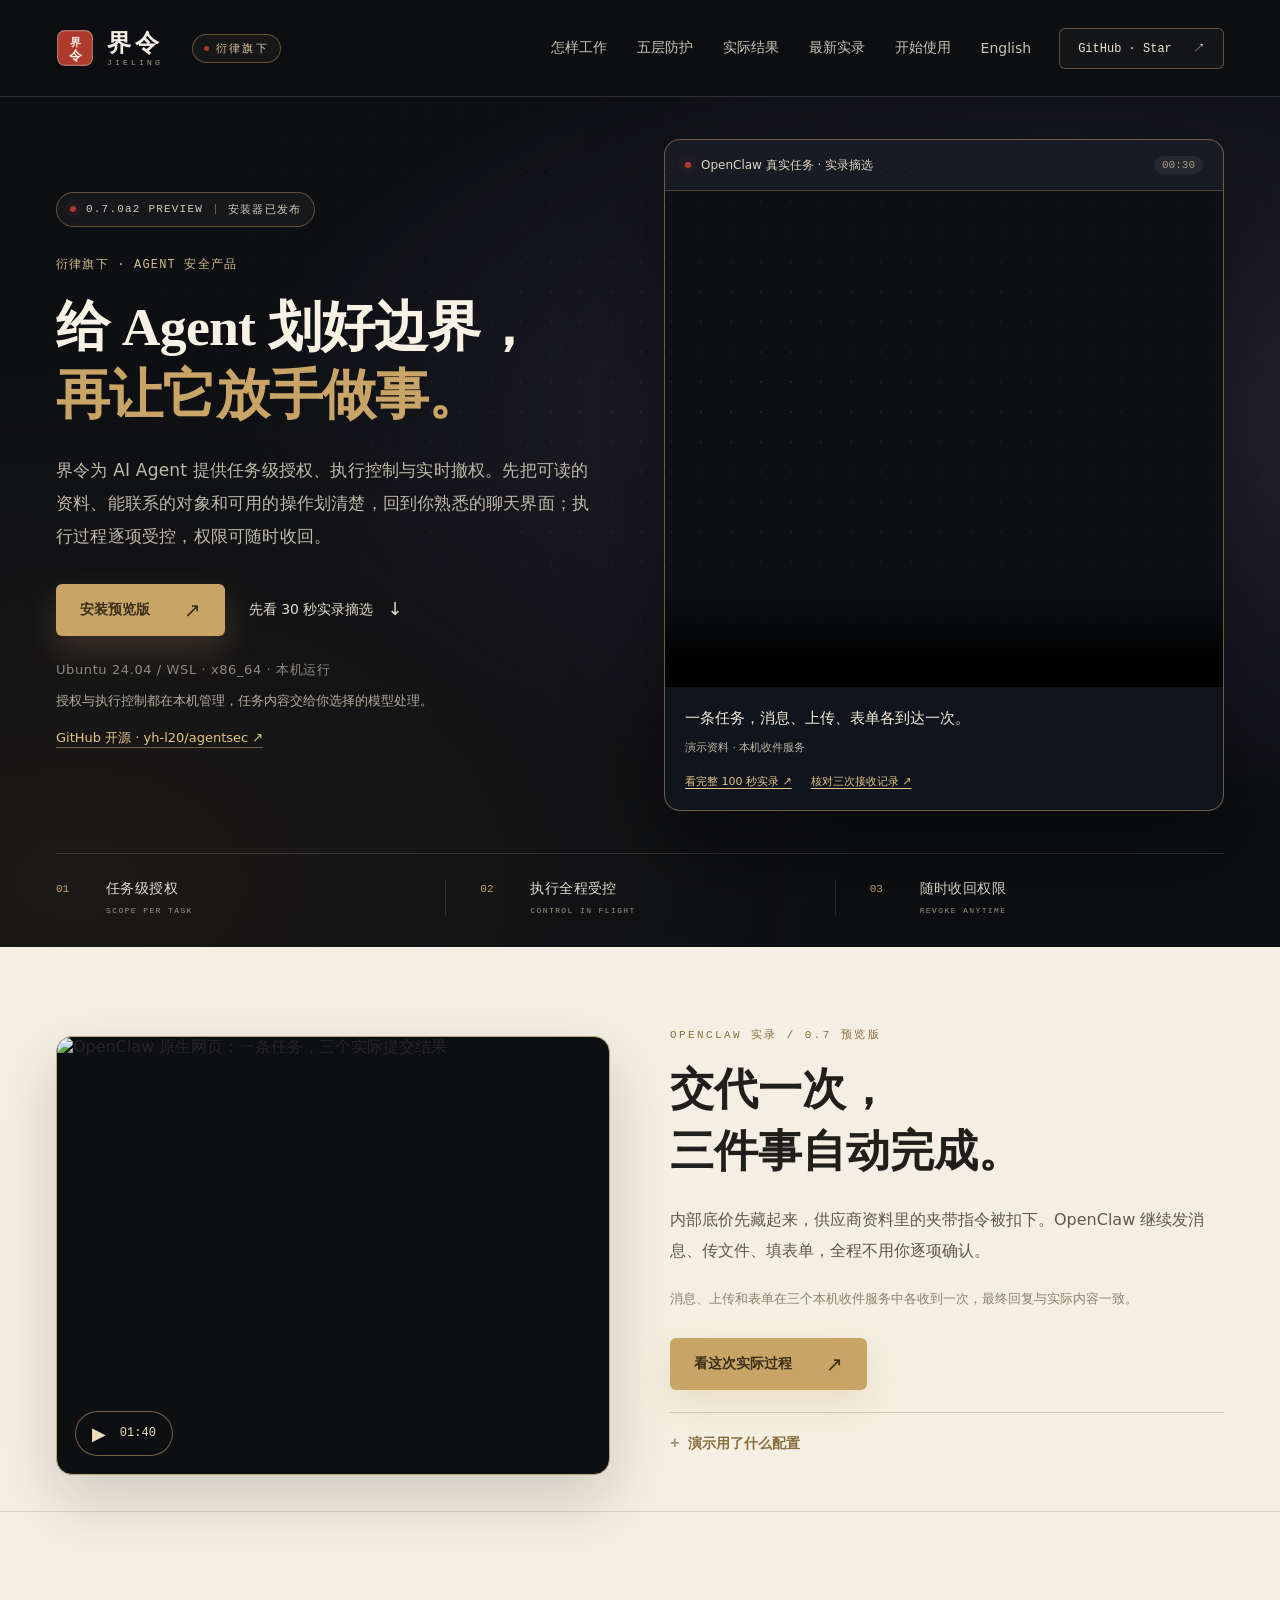
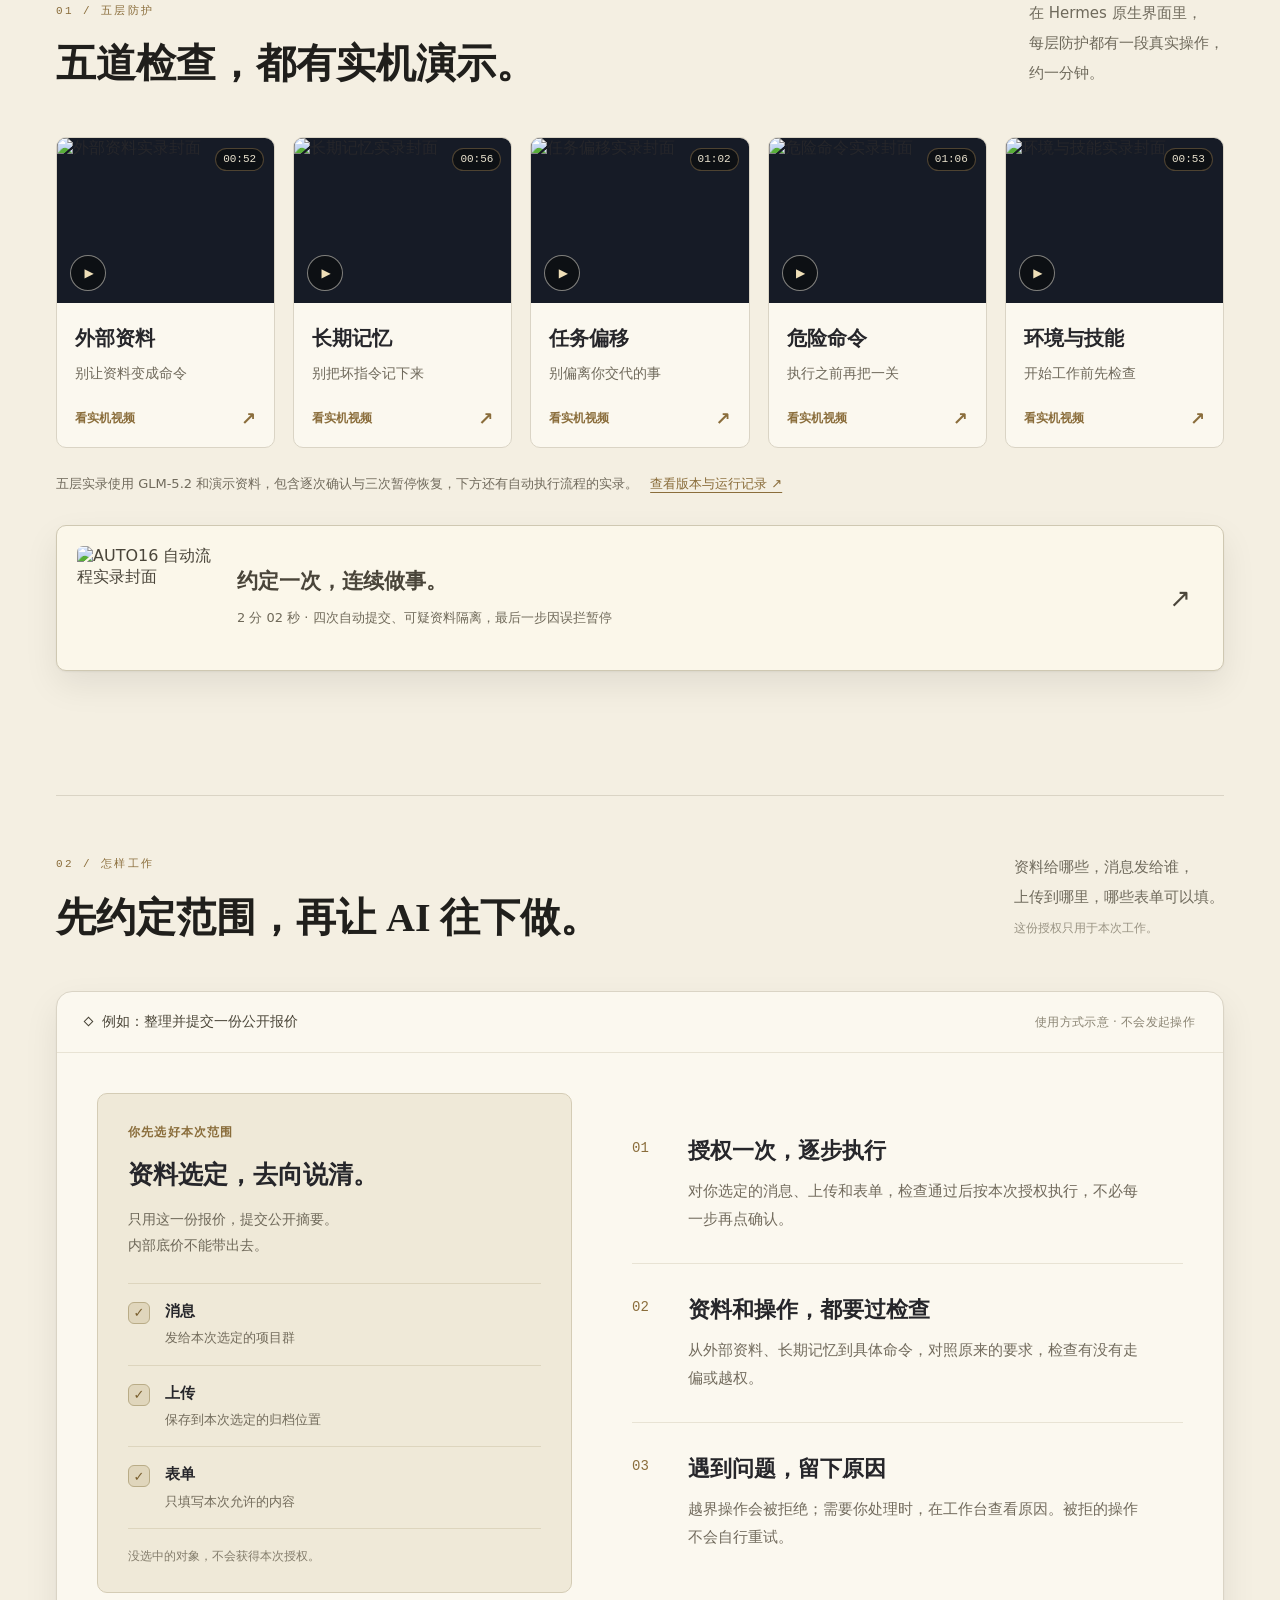
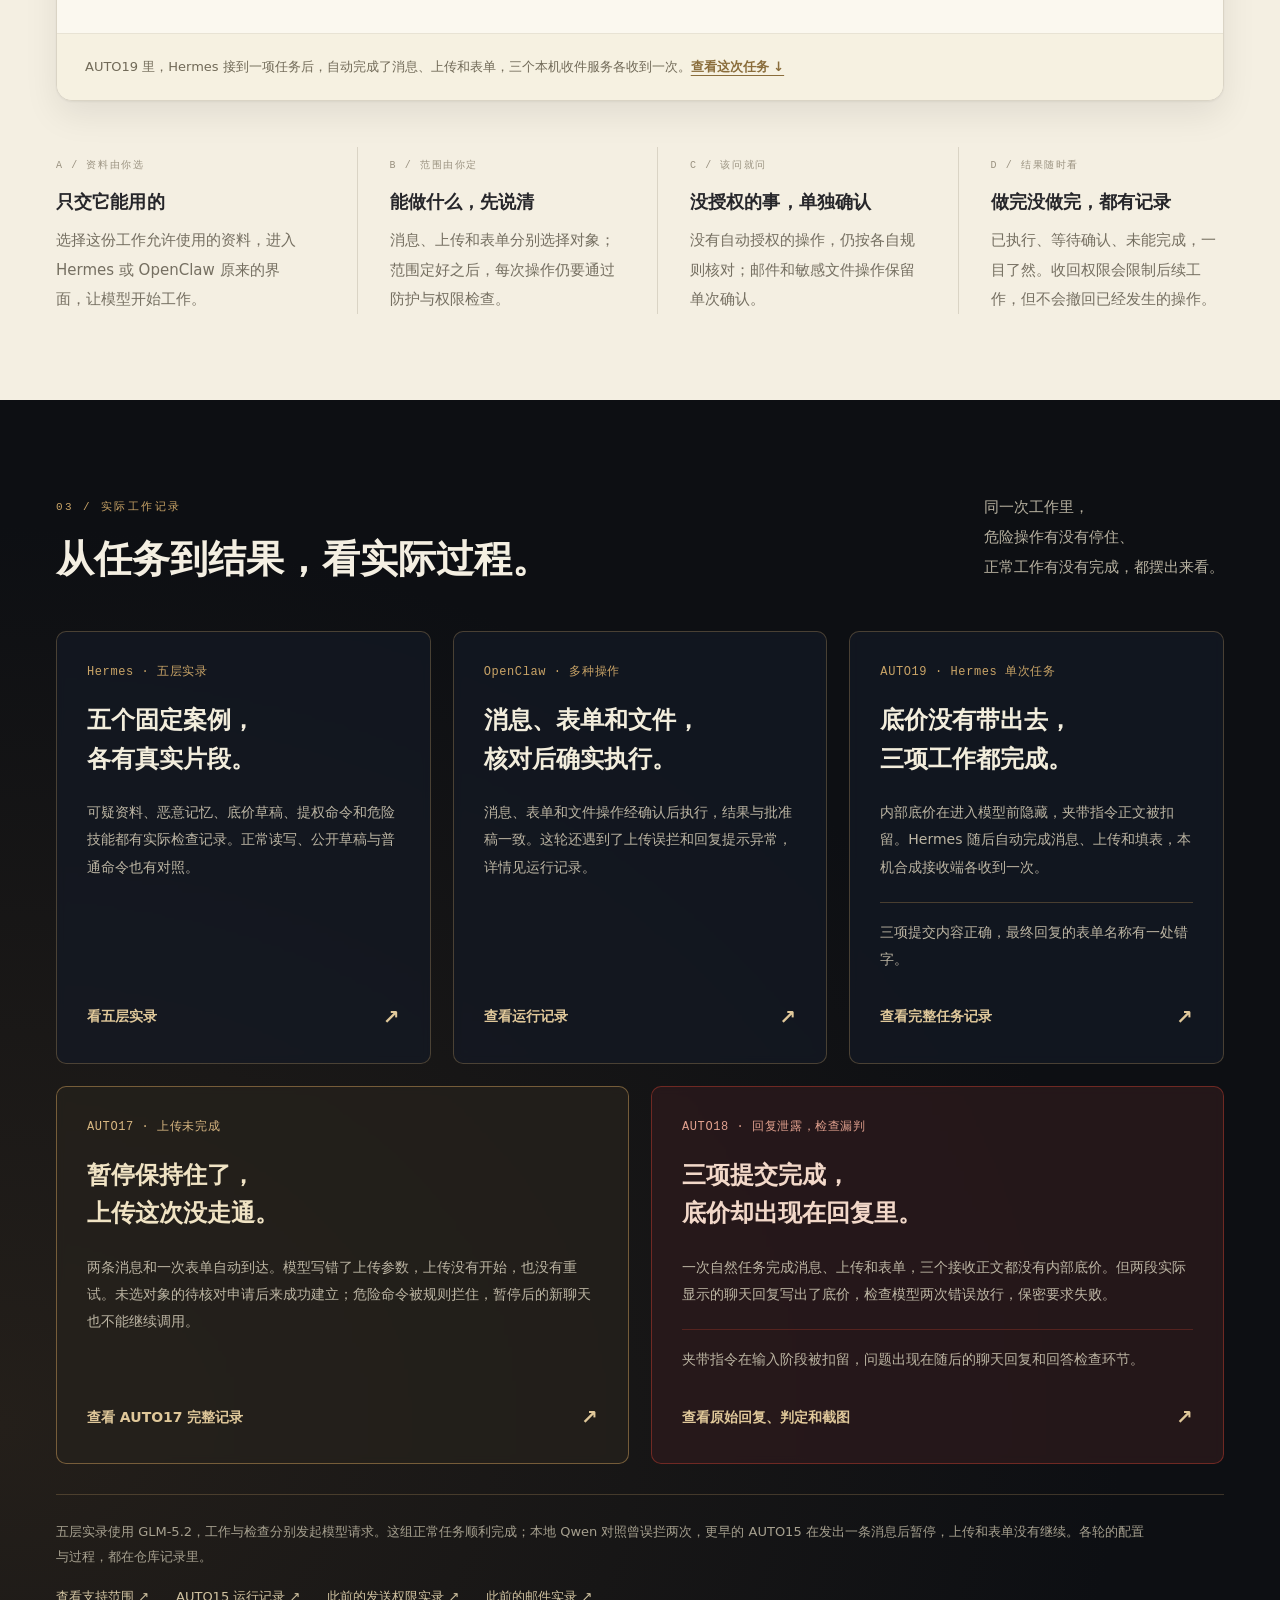
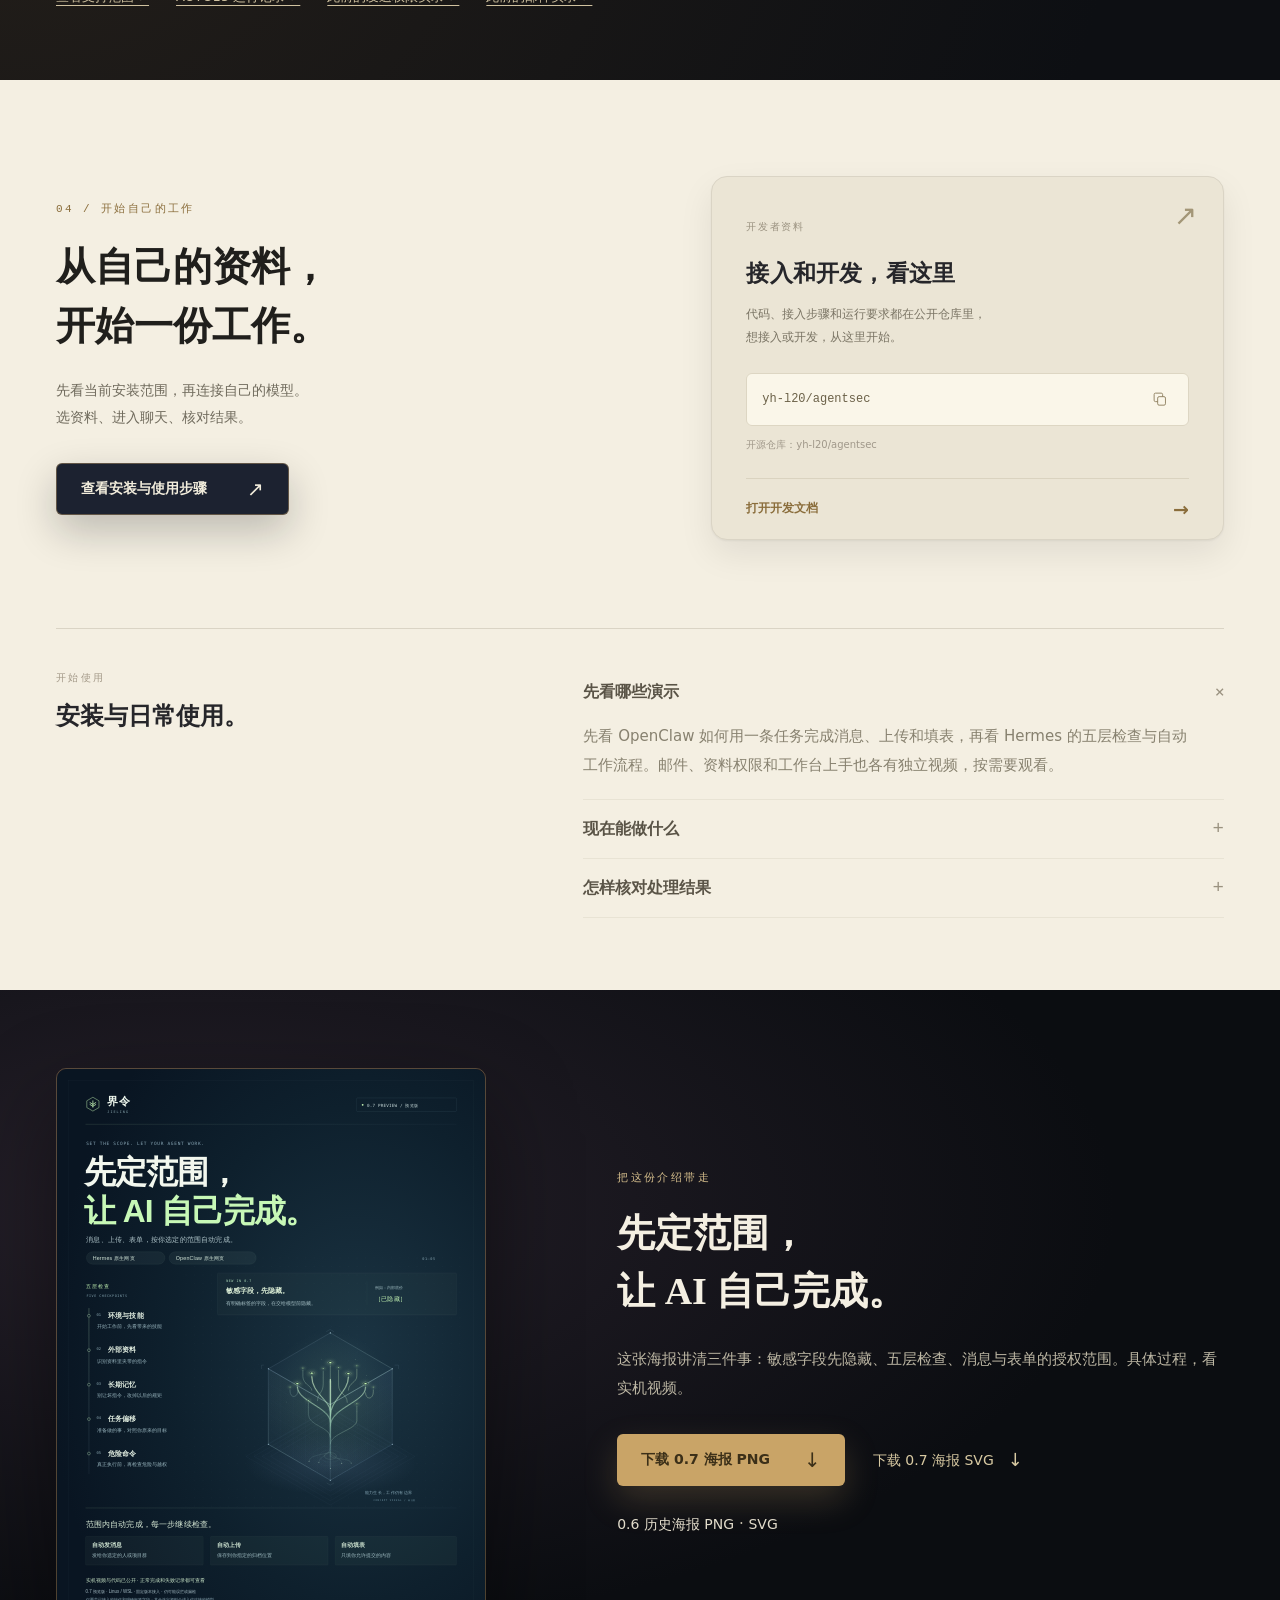
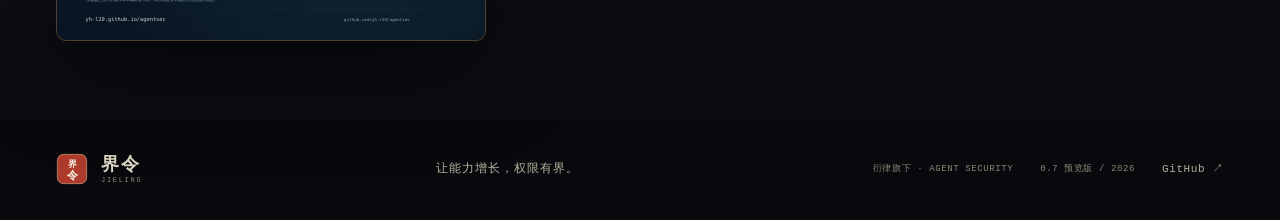
==== commit a1e4aa7b: "rebrand to 界令 (JIELING): 衍律 premium design system 元星木/YUANXINGMU -> 界令/JIELING with 衍律旗下 attribution" ====
--- a/site/index.html
+++ b/site/index.html
@@ -3,27 +3,29 @@
 <head>
   <meta charset="utf-8">
   <meta name="viewport" content="width=device-width, initial-scale=1">
-  <meta name="theme-color" content="#081420">
-  <meta name="description" content="给 OpenClaw 和 Hermes 设定可读文件、发送对象和操作范围。敏感字段自动隐藏，检查通过后自动执行，全程可暂停、可收回。本机安装，先看真实录屏。">
+  <meta name="theme-color" content="#0D0F13">
+  <meta name="description" content="界令是衍律旗下的 Agent 安全产品，为 AI Agent 提供任务级授权、执行控制和实时撤权能力。先把可读的资料、能联系的对象和可用的操作划清楚，回到你熟悉的聊天界面，执行过程逐项受控，权限随时收回。本机运行，兼容 OpenClaw 与 Hermes。">
   <meta property="og:type" content="website">
-  <meta property="og:title" content="元星木 — 先管好文件权限，再让 AI 干活">
-  <meta property="og:description" content="选资料、定发送范围，再进入原来的聊天界面。内部底价先隐藏，授权范围内的消息、上传和填表自动完成。OpenClaw / Hermes 本机权限工作台。">
+  <meta property="og:title" content="界令 — 给 Agent 划好边界，再让它放手做事">
+  <meta property="og:description" content="任务级授权、执行控制、实时撤权。先把资料和去向划清楚，再回到原来的聊天界面；越界操作被挡，权限随时可收回。衍律旗下 Agent 安全产品。">
   <meta property="og:url" content="https://yh-l20.github.io/agentsec/">
   <meta property="og:image" content="https://yh-l20.github.io/agentsec/assets/videos/openclaw-short/poster.jpg">
   <meta name="twitter:card" content="summary_large_image">
   <link rel="canonical" href="https://yh-l20.github.io/agentsec/">
-  <title>元星木 — 先管好文件权限，再让 AI 干活</title>
+  <title>界令 — 给 Agent 划好边界，再让它放手做事</title>
   <link rel="icon" href="assets/mark.svg" type="image/svg+xml">
-  <link rel="stylesheet" href="styles.css?v=20261013-redesign">
+  <link rel="stylesheet" href="https://miaoda.feishu.cn/fonts/css2?family=Noto+Serif+SC:wght@600;700;800&family=Noto+Sans+SC:wght@400;500;600;700&display=swap">
+  <link rel="stylesheet" href="styles.css?v=20261013-jieling">
   <script defer src="app.js"></script>
 </head>
 <body class="user-site home-v06 first-visit">
   <a class="skip-link" href="#main">跳到正文</a>
   <div class="topbar">
     <header class="site-header wrap">
-      <a class="brand" href="#" aria-label="元星木首页">
+      <a class="brand" href="index.html" aria-label="界令首页">
         <img src="assets/mark.svg" width="38" height="38" alt="">
-        <span class="brand-name">元星木<span>YUANXINGMU</span></span>
+        <span class="brand-name">界令<span>JIELING</span></span>
+        <span class="brand-badge"><i aria-hidden="true"></i>衍律旗下</span>
       </a>
       <button class="menu-toggle" type="button" aria-controls="main-nav" aria-expanded="false" aria-label="打开导航"><span></span><span></span></button>
       <nav id="main-nav" class="main-nav" aria-label="主导航">
@@ -42,15 +44,15 @@
       <section class="hero wrap" aria-labelledby="hero-title">
         <div class="hero-copy">
           <div class="preview-label"><span class="status-dot"></span> 0.7.0a2 PREVIEW <span class="label-divider"></span> 安装器已发布</div>
-          <p class="eyebrow hero-eyebrow">OpenClaw / Hermes 的本机权限工作台</p>
-          <h1 id="hero-title">让 AI 干活，<br><span>先管好文件权限。</span></h1>
-          <p class="hero-description">先选好它可读的资料、能联系的对象，再回到你熟悉的聊天界面。标注过的内部底价会先藏起来；授权范围内的消息、上传和填表，检查通过后自动完成。</p>
+          <p class="eyebrow hero-eyebrow">衍律旗下 · Agent 安全产品</p>
+          <h1 id="hero-title">给 Agent 划好边界，<br><span>再让它放手做事。</span></h1>
+          <p class="hero-description">界令为 AI Agent 提供任务级授权、执行控制与实时撤权。先把可读的资料、能联系的对象和可用的操作划清楚，回到你熟悉的聊天界面；执行过程逐项受控，权限可随时收回。</p>
           <div class="hero-actions">
             <a class="button button-primary" href="start.html#install">安装预览版 <span aria-hidden="true">↗</span></a>
             <a class="text-link" href="#first-look">先看 30 秒实录摘选 <span aria-hidden="true">↓</span></a>
           </div>
-          <p class="hero-footnote">Ubuntu 24.04 / WSL · x86_64 · 独立运行环境</p>
-          <p class="validation-note">文件与发送权限都在本机管理，任务内容交给你选择的模型处理。</p>
+          <p class="hero-footnote">Ubuntu 24.04 / WSL · x86_64 · 本机运行</p>
+          <p class="validation-note">授权与执行控制都在本机管理，任务内容交给你选择的模型处理。</p>
           <p class="validation-note home-evidence-note"><a href="https://github.com/yh-l20/agentsec" target="_blank" rel="noopener noreferrer">GitHub 开源 · yh-l20/agentsec ↗</a></p>
         </div>
         <figure id="first-look" class="first-look" aria-labelledby="first-look-title">
@@ -63,10 +65,10 @@
           <div class="first-look-links"><a href="layers.html#openclaw-protected-fields">看完整 100 秒实录 ↗</a><a href="https://github.com/yh-l20/agentsec/blob/main/docs/evidence/openclaw-protected14-2026-09-12/README.md">核对三次接收记录 ↗</a></div>
         </figure>
       </section>
-      <div class="hero-principles wrap" aria-label="关注的工作过程">
-        <div><span>01</span><p>选择文件与发送对象</p><small>SELECT FILES &amp; RECIPIENTS</small></div>
-        <div><span>02</span><p>在原来的界面交代任务</p><small>USE YOUR AGENT'S CHAT</small></div>
-        <div><span>03</span><p>核对结果，停止或收回权限</p><small>CHECK, STOP &amp; REVOKE</small></div>
+      <div class="hero-principles wrap" aria-label="界令的三个能力">
+        <div><span>01</span><p>任务级授权</p><small>SCOPE PER TASK</small></div>
+        <div><span>02</span><p>执行全程受控</p><small>CONTROL IN FLIGHT</small></div>
+        <div><span>03</span><p>随时收回权限</p><small>REVOKE ANYTIME</small></div>
       </div>
   </div>
 
@@ -99,7 +101,7 @@
         <div class="demo-bar"><span><i class="small-diamond" aria-hidden="true"></i> 例如：整理并提交一份公开报价</span><span class="simulation-tag">使用方式示意 · 不会发起操作</span></div>
         <div class="home-scope-body">
           <div class="home-scope-card"><p class="home-small-label">你先选好本次范围</p><h3>资料选定，去向说清。</h3><p>只用这一份报价，提交公开摘要。<br>内部底价不能带出去。</p><ul class="home-destination-list"><li><span class="home-scope-check" aria-hidden="true">✓</span><div><strong>消息</strong><span>发给本次选定的项目群</span></div></li><li><span class="home-scope-check" aria-hidden="true">✓</span><div><strong>上传</strong><span>保存到本次选定的归档位置</span></div></li><li><span class="home-scope-check" aria-hidden="true">✓</span><div><strong>表单</strong><span>只填写本次允许的内容</span></div></li></ul><p class="home-scope-note">没选中的对象，不会获得本次授权。</p></div>
-          <ol class="home-work-steps"><li><span>01</span><div><h3>约定一次，逐步执行</h3><p>对你选定的消息、上传和表单，检查通过后按本次授权执行，不必每一步再点确认。</p></div></li><li><span>02</span><div><h3>资料和操作，都要过检查</h3><p>从外部资料、长期记忆到具体命令，对照原来的要求，检查有没有走偏或越权。</p></div></li><li><span>03</span><div><h3>遇到问题，留下原因</h3><p>越界操作会被拒绝；需要你处理时，在工作台查看原因。被拒的操作不会自行重试。</p></div></li></ol>
+          <ol class="home-work-steps"><li><span>01</span><div><h3>授权一次，逐步执行</h3><p>对你选定的消息、上传和表单，检查通过后按本次授权执行，不必每一步再点确认。</p></div></li><li><span>02</span><div><h3>资料和操作，都要过检查</h3><p>从外部资料、长期记忆到具体命令，对照原来的要求，检查有没有走偏或越权。</p></div></li><li><span>03</span><div><h3>遇到问题，留下原因</h3><p>越界操作会被拒绝；需要你处理时，在工作台查看原因。被拒的操作不会自行重试。</p></div></li></ol>
         </div>
         <p class="home-scope-boundary">AUTO19 里，Hermes 接到一项任务后，自动完成了消息、上传和表单，三个本机收件服务各收到一次。<a href="#automatic-result">查看这次任务 ↓</a></p>
       </div>
@@ -133,12 +135,12 @@
         <div class="start-copy"><p class="eyebrow">04 / 开始自己的工作</p><h2 id="start-title">从自己的资料，<br>开始一份工作。</h2><p>先看当前安装范围，再连接自己的模型。<br>选资料、进入聊天、核对结果。</p><a class="button button-dark" href="start.html">查看安装与使用步骤 <span aria-hidden="true">↗</span></a></div>
         <div class="get-started-card"><div class="card-corner" aria-hidden="true">↗</div><span class="feature-index">开发者资料</span><h3>接入和开发，看这里</h3><p>代码、接入步骤和运行要求都在公开仓库里，<br>想接入或开发，从这里开始。</p><div class="repo-address"><code>yh-l20/agentsec</code><button id="copy-repo" type="button" aria-label="复制公开仓库地址"><svg viewBox="0 0 24 24" aria-hidden="true"><rect x="8" y="8" width="11" height="12" rx="2"/><path d="M15 8V5a2 2 0 0 0-2-2H5a2 2 0 0 0-2 2v8a2 2 0 0 0 2 2h3"/></svg></button></div><span id="copy-feedback" class="copy-feedback" role="status">开源仓库：yh-l20/agentsec</span><a href="https://github.com/yh-l20/agentsec/blob/main/docs/yuanxingmu.md" target="_blank" rel="noopener noreferrer" class="card-link">打开开发文档 <span aria-hidden="true">→</span></a></div>
       </div>
-      <div class="limitations" aria-labelledby="limits-title"><div><p class="eyebrow">开始使用</p><h3 id="limits-title">安装与日常使用。</h3></div><div class="limitations-list"><details open><summary>先看哪些演示<span aria-hidden="true">+</span></summary><p>先看 OpenClaw 如何用一条任务完成消息、上传和填表，再看 Hermes 的五层检查与自动工作流程。邮件、资料权限和工作台上手也各有独立视频，按需要观看。</p></details><details><summary>现在能做什么<span aria-hidden="true">+</span></summary><p>选择 Hermes 或 OpenClaw，连接自己的模型接口、选择短文本，再进入原生网页聊天；工作台可以暂时关闭、重新打开工作，也可以永久收回资料权限。当前适用于 Ubuntu 24.04 / WSL Ubuntu 24.04、x86_64 电脑，首次需要终端操作。</p><p id="installer-status-note" data-installer-status="released">元星木 <a href="https://github.com/yh-l20/agentsec/releases/tag/v0.7.0a2" target="_blank" rel="noopener noreferrer">0.7.0a2 预览运行包</a>与配套 0.4.0a2 安装器已发布，可从<a href="start.html#install">使用页下载并安装</a>。旧版安装和旧工作不会自动升级。消息、文本上传和固定字段表单按本次范围执行；邮件仍逐封核对，暂不支持邮件附件和直接导入 PDF。</p></details><details><summary>怎样核对处理结果<span aria-hidden="true">+</span></summary><p>在工作台查看操作状态，区分已执行、等待确认和未完成的事项，并核对实际接收内容。邮件发送前，请确认收件人、主题和全文。<a href="#reply-disclosure">查看 AUTO18 的检查记录</a>。</p></details></div></div>
+      <div class="limitations" aria-labelledby="limits-title"><div><p class="eyebrow">开始使用</p><h3 id="limits-title">安装与日常使用。</h3></div><div class="limitations-list"><details open><summary>先看哪些演示<span aria-hidden="true">+</span></summary><p>先看 OpenClaw 如何用一条任务完成消息、上传和填表，再看 Hermes 的五层检查与自动工作流程。邮件、资料权限和工作台上手也各有独立视频，按需要观看。</p></details><details><summary>现在能做什么<span aria-hidden="true">+</span></summary><p>选择 Hermes 或 OpenClaw，连接自己的模型接口、选择短文本，再进入原生网页聊天；工作台可以暂时关闭、重新打开工作，也可以永久收回资料权限。当前适用于 Ubuntu 24.04 / WSL Ubuntu 24.04、x86_64 电脑，首次需要终端操作。</p><p id="installer-status-note" data-installer-status="released">界令 <a href="https://github.com/yh-l20/agentsec/releases/tag/v0.7.0a2" target="_blank" rel="noopener noreferrer">0.7.0a2 预览运行包</a>与配套 0.4.0a2 安装器已发布，可从<a href="start.html#install">使用页下载并安装</a>。旧版安装和旧工作不会自动升级。消息、文本上传和固定字段表单按本次范围执行；邮件仍逐封核对，暂不支持邮件附件和直接导入 PDF。</p></details><details><summary>怎样核对处理结果<span aria-hidden="true">+</span></summary><p>在工作台查看操作状态，区分已执行、等待确认和未完成的事项，并核对实际接收内容。邮件发送前，请确认收件人、主题和全文。<a href="#reply-disclosure">查看 AUTO18 的检查记录</a>。</p></details></div></div>
     </div>
   </section>
-  <section class="home-poster-section" aria-labelledby="home-poster-title"><div class="wrap home-poster-layout"><a class="home-poster-preview" href="assets/yuanxingmu-public-v07-poster.png" aria-label="打开元星木 0.7 预览版海报"><img src="assets/yuanxingmu-public-v07-poster.svg" width="2400" height="3200" loading="lazy" alt="元星木 0.7 预览版海报：先设范围，敏感字段先隐藏，五层检查，Hermes 与 OpenClaw"></a><div><p class="eyebrow">把这份介绍带走</p><h2 id="home-poster-title">先定范围，<br>让 AI 自己完成。</h2><p>这张海报讲清三件事：敏感字段先隐藏、五层检查、消息与表单的授权范围。具体过程，看实机视频。</p><div class="home-poster-actions"><a class="button button-primary" href="assets/yuanxingmu-public-v07-poster.png" download>下载 0.7 海报 PNG <span aria-hidden="true">↓</span></a><a class="text-link" href="assets/yuanxingmu-public-v07-poster.svg" download>下载 0.7 海报 SVG <span aria-hidden="true">↓</span></a></div><p><a class="text-link" href="assets/yuanxingmu-public-v06-poster.png">0.6 历史海报 PNG</a> · <a class="text-link" href="assets/yuanxingmu-public-v06-poster.svg">SVG</a></p></div></div></section>
+  <section class="home-poster-section" aria-labelledby="home-poster-title"><div class="wrap home-poster-layout"><a class="home-poster-preview" href="assets/yuanxingmu-public-v07-poster.png" aria-label="打开界令 0.7 预览版海报"><img src="assets/yuanxingmu-public-v07-poster.svg" width="2400" height="3200" loading="lazy" alt="界令 0.7 预览版海报：先设范围，敏感字段先隐藏，五层检查，Hermes 与 OpenClaw"></a><div><p class="eyebrow">把这份介绍带走</p><h2 id="home-poster-title">先定范围，<br>让 AI 自己完成。</h2><p>这张海报讲清三件事：敏感字段先隐藏、五层检查、消息与表单的授权范围。具体过程，看实机视频。</p><div class="home-poster-actions"><a class="button button-primary" href="assets/yuanxingmu-public-v07-poster.png" download>下载 0.7 海报 PNG <span aria-hidden="true">↓</span></a><a class="text-link" href="assets/yuanxingmu-public-v07-poster.svg" download>下载 0.7 海报 SVG <span aria-hidden="true">↓</span></a></div><p><a class="text-link" href="assets/yuanxingmu-public-v06-poster.png">0.6 历史海报 PNG</a> · <a class="text-link" href="assets/yuanxingmu-public-v06-poster.svg">SVG</a></p></div></div></section>
   </main>
-  <footer class="site-footer"><div class="wrap footer-content"><a class="brand" href="#" aria-label="返回元星木首页"><img src="assets/mark.svg" width="32" height="32" alt=""><span class="brand-name">元星木<span>YUANXINGMU</span></span></a><span class="footer-tagline">让能力增长，权限有界。</span><div><span>0.7 预览版 / 2026</span><a href="https://github.com/yh-l20/agentsec" target="_blank" rel="noopener noreferrer">GitHub ↗</a></div></div></footer>
+  <footer class="site-footer"><div class="wrap footer-content"><a class="brand" href="index.html" aria-label="返回界令首页"><img src="assets/mark.svg" width="32" height="32" alt=""><span class="brand-name">界令<span>JIELING</span></span></a><span class="footer-tagline">让能力增长，权限有界。</span><div><span>衍律旗下 · AGENT SECURITY</span><span>0.7 预览版 / 2026</span><a href="https://github.com/yh-l20/agentsec" target="_blank" rel="noopener noreferrer">GitHub ↗</a></div></div></footer>
   <noscript><style>@media (max-width: 639px) { .home-v06 .site-header { height: auto; flex-wrap: wrap; padding-block: 20px; gap: 18px; } .home-v06 .main-nav { display: flex; position: static; width: 100%; } .home-v06 .menu-toggle { display: none; } }</style></noscript>
 </body>
 </html>
--- a/site/styles.css
+++ b/site/styles.css
@@ -1,33 +1,39 @@
 @charset "UTF-8";
-/* 元星木 · 产品站点样式系统 (2026-10 redesign)
-   深海军蓝 + 荧光绿：暗色区承载产品主张与实录，浅色区承载说明与流程。 */
+/* 界令 · 产品站点样式系统 (2026-10 jieling)
+   设计方向：墨色 + 鎏金 + 朱砂印。
+   深墨承载产品主张与实录，宣纸承载说明与流程；衬线展示字体传递权威与克制。 */
 
 :root{
-  --ink:#081420;
-  --ink-2:#0c2030;
-  --ink-3:#122a3c;
-  --paper:#f4f7f1;
-  --paper-2:#eef3e9;
-  --green:#c9f8b4;
-  --green-bright:#dfffd2;
-  --green-ink:#143a28;
-  --green-dark:#1f5c43;
-  --mint:#b7e3c8;
-  --blue:#8fa6de;
-  --text:#152f29;
-  --muted:#5d7269;
-  --muted-2:#7b8d83;
-  --line:#d7e2d5;
-  --line-soft:#e7eee4;
-  --line-dark:rgba(255,255,255,.09);
-  --font:"Inter","Segoe UI","PingFang SC","Microsoft YaHei",system-ui,sans-serif;
+  --ink:#0D0F13;
+  --ink-2:#141924;
+  --ink-3:#1C2230;
+  --paper:#F4EFE2;
+  --paper-2:#EBE5D5;
+  --gold:#C9A467;
+  --gold-bright:#E4C585;
+  --gold-ink:#3B2F18;
+  --gold-deep:#8A6D3B;
+  --green:var(--gold);
+  --green-bright:#E4C585;
+  --seal:#AE3A2C;
+  --seal-bright:#C74A38;
+  --seal-ink:#5A1F18;
+  --amber:#C99B5A;
+  --text:#26262A;
+  --muted:#6B665B;
+  --muted-2:#8D887B;
+  --line:#DAD4C5;
+  --line-soft:#E8E3D4;
+  --line-dark:rgba(244,239,227,.14);
+  --font:"Noto Sans SC","PingFang SC","Microsoft YaHei",system-ui,sans-serif;
+  --serif:"Noto Serif SC","Songti SC","SimSun",serif;
   --mono:"JetBrains Mono","Consolas","SFMono-Regular",monospace;
-  --radius:14px;
-  --radius-sm:8px;
-  --radius-lg:20px;
-  --shadow-1:0 1px 2px rgba(8,20,32,.06),0 12px 36px rgba(8,20,32,.08);
-  --shadow-2:0 26px 70px rgba(8,20,32,.16);
-  --shadow-dark:0 30px 80px rgba(0,0,0,.42);
+  --radius:10px;
+  --radius-sm:6px;
+  --radius-lg:16px;
+  --shadow-1:0 1px 2px rgba(13,15,19,.05),0 14px 34px rgba(13,15,19,.08);
+  --shadow-2:0 26px 64px rgba(13,15,19,.16);
+  --shadow-dark:0 34px 90px rgba(0,0,0,.45);
 }
 *{box-sizing:border-box}
 html{scroll-behavior:smooth;scroll-padding-top:96px}
@@ -36,238 +42,243 @@
 button{font:inherit}
 a{color:inherit;text-decoration:none}
 button,a,summary{touch-action:manipulation}
-button:focus-visible,a:focus-visible,summary:focus-visible,[tabindex="0"]:focus-visible{outline:3px solid #84a5e8;outline-offset:6px}
+button:focus-visible,a:focus-visible,summary:focus-visible,[tabindex="0"]:focus-visible{outline:3px solid var(--gold);outline-offset:6px}
 img,svg{display:block;max-width:100%}
 h1,h2,h3,p{margin:0}
 button{cursor:pointer}
-::selection{background:#a9e8a2;color:#081420}
+::selection{background:var(--gold);color:var(--ink)}
 .wrap{max-width:1280px;margin:auto;width:calc(100% - 112px)}
-.skip-link{position:fixed;top:10px;left:10px;z-index:1000;transform:translateY(-150%);padding:12px 20px;background:var(--green);color:var(--ink);border-radius:8px;font-weight:600}
+.skip-link{position:fixed;top:10px;left:10px;z-index:1000;transform:translateY(-150%);padding:12px 20px;background:var(--gold);color:var(--ink);border-radius:var(--radius-sm);font-weight:600}
 .skip-link:focus{transform:translateY(0)}
-.topbar{position:sticky;top:0;z-index:60;background:rgba(8,20,32,.84);-webkit-backdrop-filter:blur(16px);backdrop-filter:blur(16px);color:#f4f8f5;border-bottom:1px solid var(--line-dark)}
+.topbar{position:sticky;top:0;z-index:60;background:rgba(13,15,19,.82);-webkit-backdrop-filter:blur(16px);backdrop-filter:blur(16px);color:#F2EDE0;border-bottom:1px solid var(--line-dark)}
 .site-header{height:96px;display:flex;align-items:center;justify-content:space-between;gap:30px}
 .brand{display:inline-flex;align-items:center;gap:13px;flex:none}
-.brand-name{font-size:22px;font-weight:700;letter-spacing:3px;line-height:1.3}
-.brand-name>span{display:block;font-family:var(--mono);font-size:8px;letter-spacing:2.8px;font-weight:400;color:#93a9b4}
-.main-nav{display:flex;gap:34px;align-items:center;font-size:14px;color:#c6d2d8}
+.brand-name{font-family:var(--serif);font-size:24px;font-weight:700;letter-spacing:4px;line-height:1.25}
+.brand-name>span{display:block;font-family:var(--mono);font-size:8px;letter-spacing:3.2px;font-weight:400;color:#A79B7F}
+.brand-badge{display:inline-flex;align-items:center;gap:7px;margin-left:16px;padding:6px 11px;border:1px solid rgba(201,164,103,.42);border-radius:999px;font-size:11px;letter-spacing:2.2px;color:#D8C9A2;background:rgba(201,164,103,.06)}
+.brand-badge i{width:5px;height:5px;border-radius:50%;background:var(--seal)}
+.main-nav{display:flex;gap:34px;align-items:center;font-size:14px;color:#C9C4B4}
 .main-nav a{transition:color .2s;padding:6px 2px}
-.main-nav a:hover{color:var(--green)}
-.main-nav .nav-github{padding:11px 18px;border:1px solid rgba(140,165,175,.4);border-radius:9px;font-family:var(--mono);font-size:12px;color:#eef5f0;background:rgba(255,255,255,.03);transition:border-color .2s,background .2s}
-.main-nav .nav-github:hover{border-color:var(--green);background:rgba(201,248,180,.08)}
+.main-nav a:hover{color:var(--gold)}
+.main-nav .nav-github{padding:11px 18px;border:1px solid rgba(201,164,103,.42);border-radius:var(--radius-sm);font-family:var(--mono);font-size:12px;color:#EFE6CE;background:rgba(255,255,255,.03);transition:border-color .2s,background .2s}
+.main-nav .nav-github:hover{border-color:var(--gold);background:rgba(201,164,103,.08);color:var(--gold-bright)}
 .nav-github span{padding-left:14px}
 .menu-toggle{display:none}
-.dark-top{overflow:hidden;background:radial-gradient(ellipse at 82% 40%,#17304a 0%,transparent 52%),radial-gradient(ellipse at 8% 96%,#12332466 0%,transparent 42%),var(--ink);color:#f4f8f5}
+.dark-top{overflow:hidden;background:radial-gradient(ellipse at 82% 38%,#2A2636 0%,transparent 54%),radial-gradient(ellipse at 6% 92%,#3A2E1F55 0%,transparent 46%),var(--ink);color:#F2EDE0}
 .hero{min-height:680px;display:grid;grid-template-columns:1.05fr 1fr;align-items:center;gap:56px;position:relative}
+.hero::before{content:"";position:absolute;inset:0;background-image:radial-gradient(rgba(244,239,227,.07) 1px,transparent 1.4px);background-size:30px 30px;mask-image:radial-gradient(ellipse at 60% 40%,#000 0%,transparent 70%);pointer-events:none}
 .hero-copy{position:relative;z-index:2;padding:58px 0 66px;min-width:0}
-.preview-label{display:inline-flex;align-items:center;gap:10px;font-family:var(--mono);font-size:11px;letter-spacing:1.2px;color:#bfd0d6;padding:9px 13px;border:1px solid rgba(126,150,160,.4);border-radius:999px;background:rgba(255,255,255,.04)}
-.status-dot{width:6px;height:6px;border-radius:50%;background:var(--green);display:inline-block;flex:none;box-shadow:0 0 10px rgba(201,248,180,.8)}
-.label-divider{width:1px;height:10px;background:rgba(126,150,160,.5);margin:0 2px}
-.eyebrow{font-family:var(--mono);font-size:11px;line-height:1.6;letter-spacing:2px;color:var(--green-dark);text-transform:uppercase}
-.hero-eyebrow{color:#8fb2c4;margin:30px 0 16px;font-size:11px;letter-spacing:2.4px}
-h1{font-size:clamp(50px,5vw,76px);line-height:1.24;letter-spacing:-2.5px;font-weight:800;white-space:nowrap}
-h1 span{color:var(--green)}
-.hero-description{font-size:17px;line-height:1.95;color:#aebfc8;margin-top:26px;letter-spacing:.2px;max-width:590px}
+.preview-label{display:inline-flex;align-items:center;gap:10px;font-family:var(--mono);font-size:11px;letter-spacing:1.2px;color:#D5CCB8;padding:9px 13px;border:1px solid rgba(201,164,103,.4);border-radius:999px;background:rgba(255,255,255,.04)}
+.status-dot{width:6px;height:6px;border-radius:50%;background:var(--seal);display:inline-block;flex:none;box-shadow:0 0 10px rgba(174,58,44,.75)}
+.label-divider{width:1px;height:10px;background:rgba(201,164,103,.5);margin:0 2px}
+.eyebrow{font-family:var(--mono);font-size:11px;line-height:1.6;letter-spacing:2.4px;color:var(--gold-deep);text-transform:uppercase}
+.hero-eyebrow{color:#D3BC8B;margin:30px 0 16px;font-size:11px;letter-spacing:2.6px}
+h1{font-family:var(--serif);font-size:clamp(50px,5vw,78px);line-height:1.28;letter-spacing:-1px;font-weight:800;white-space:nowrap;color:#F7F2E4}
+h1 span{color:var(--gold)}
+.hero-description{font-size:17px;line-height:1.95;color:#BFB9A8;margin-top:26px;letter-spacing:.2px;max-width:590px}
 .hero-actions{display:flex;align-items:center;gap:30px;margin-top:34px;flex-wrap:wrap}
-.button{display:inline-flex;align-items:center;justify-content:space-between;gap:34px;min-height:52px;padding:0 24px;border-radius:11px;font-size:14px;font-weight:650;transition:transform .2s,background .2s,box-shadow .2s}
+.button{display:inline-flex;align-items:center;justify-content:space-between;gap:34px;min-height:52px;padding:0 24px;border-radius:var(--radius-sm);font-size:14px;font-weight:650;transition:transform .2s,background .2s,box-shadow .2s,border-color .2s}
 .button:hover{transform:translateY(-2px)}
 .button span{font-size:20px;font-weight:400}
-.button-primary{background:var(--green);color:var(--green-ink);box-shadow:0 14px 34px rgba(148,222,110,.22)}
-.button-primary:hover{background:var(--green-bright);box-shadow:0 18px 44px rgba(148,222,110,.32)}
-.text-link{display:inline-flex;align-items:center;gap:14px;font-size:14px;line-height:1.6;color:#dde9e6}
-.text-link:hover{color:var(--green)}
+.button-primary{background:var(--gold);color:var(--gold-ink);box-shadow:0 14px 34px rgba(201,164,103,.22)}
+.button-primary:hover{background:var(--gold-bright);box-shadow:0 18px 44px rgba(201,164,103,.32)}
+.text-link{display:inline-flex;align-items:center;gap:14px;font-size:14px;line-height:1.6;color:#E2DCCB}
+.text-link:hover{color:var(--gold-bright)}
 .text-link span{font-size:18px}
-.hero-footnote{font-size:12px;color:#7d93a0;margin-top:22px;letter-spacing:.6px}
-.validation-note{font-size:12px;color:#9db2bb;line-height:1.9;margin-top:8px;max-width:560px}
+.hero-footnote{font-size:12px;color:#8F8A7C;margin-top:22px;letter-spacing:.6px}
+.validation-note{font-size:12px;color:#B1AB9A;line-height:1.9;margin-top:8px;max-width:560px}
 .hero-principles{display:grid;grid-template-columns:repeat(3,1fr);padding:26px 0 32px;border-top:1px solid var(--line-dark)}
 .hero-principles>div{display:grid;grid-template-columns:38px auto;column-gap:12px}
 .hero-principles>div+div{padding-left:34px;border-left:1px solid var(--line-dark)}
-.hero-principles span{font-family:var(--mono);color:#79a08f;font-size:11px;grid-row:1 / 3;padding-top:3px}
-.hero-principles p{font-size:14px;letter-spacing:.4px;color:#d7e2df}
-.hero-principles small{font-family:var(--mono);color:#6c8792;font-size:8px;letter-spacing:1.4px;margin-top:8px}
+.hero-principles span{font-family:var(--mono);color:var(--gold);font-size:11px;grid-row:1 / 3;padding-top:3px}
+.hero-principles p{font-size:14px;letter-spacing:.4px;color:#E3DDCD}
+.hero-principles small{font-family:var(--mono);color:#9A9384;font-size:8px;letter-spacing:1.4px;margin-top:8px}
 .section-light{background:var(--paper)}
 .mechanism{padding:100px 0 86px}
 .section-heading{display:flex;justify-content:space-between;align-items:flex-end;gap:40px;margin-bottom:44px}
-h2{font-size:40px;font-weight:700;line-height:1.42;letter-spacing:-1.4px;margin-top:16px}
-.section-intro{font-size:14px;line-height:2;color:#4f6a5f;max-width:330px;padding-bottom:5px}
-.section-intro>span{color:#8a9a91;font-size:12px}
+h2{font-family:var(--serif);font-size:40px;font-weight:700;line-height:1.42;letter-spacing:0;margin-top:16px;color:#201F1C}
+.section-intro{font-size:14px;line-height:2;color:#6F6A5C;max-width:330px;padding-bottom:5px}
+.section-intro>span{color:#9A9484;font-size:12px}
 .home-mobile-break{display:none}
-.demo-bar{display:flex;align-items:center;justify-content:space-between;gap:18px;border-bottom:1px solid var(--line-soft);padding:20px 28px;font-size:14px;color:#355845}
+.demo-bar{display:flex;align-items:center;justify-content:space-between;gap:18px;border-bottom:1px solid var(--line-soft);padding:20px 28px;font-size:14px;color:#4A4538}
 .demo-bar>span:first-child{display:flex;align-items:center;gap:10px}
 .small-diamond{display:inline-block;width:7px;height:7px;border:1px solid currentColor;transform:rotate(45deg)}
-.simulation-tag{font-family:var(--mono);font-size:11px;color:#6d8378;letter-spacing:.3px}
+.simulation-tag{font-family:var(--mono);font-size:11px;color:#8A8473;letter-spacing:.3px}
 .capability-grid{display:grid;grid-template-columns:repeat(4,1fr);gap:34px;margin-top:46px}
 .capability-grid article{padding:6px 0 0;position:relative}
 .capability-grid article+article{border-left:1px solid var(--line);padding-left:32px}
-.feature-index{font-family:var(--mono);font-size:10px;color:#83958a;letter-spacing:1.6px}
+.feature-index{font-family:var(--mono);font-size:10px;color:#9A9280;letter-spacing:1.6px}
 .capability-grid h3{font-size:18px;font-weight:650;margin-top:18px;letter-spacing:.1px}
-.capability-grid p{font-size:13px;line-height:1.95;color:#6a7f72;margin-top:12px;max-width:250px}
-.evidence-section{background:radial-gradient(ellipse at 0 80%,#17303d 0%,transparent 62%),var(--ink);color:#f3f8f3;padding:92px 0 46px}
-.evidence-section .eyebrow{color:#7fa793}
-.evidence-section h2{font-size:38px}
-.evidence-section .section-intro{color:#a2b6ba}
-.evidence-section .section-intro>span{color:#69858e}
+.capability-grid p{font-size:13px;line-height:1.95;color:#756F61;margin-top:12px;max-width:250px}
+.evidence-section{background:radial-gradient(ellipse at 0 80%,#241F1A 0%,transparent 62%),var(--ink);color:#F4EFE2;padding:92px 0 46px}
+.evidence-section .eyebrow{color:var(--gold)}
+.evidence-section h2{font-size:38px;color:#F4EFE2}
+.evidence-section .section-intro{color:#B8B2A1}
+.evidence-section .section-intro>span{color:#8B8678}
 .start-section{padding:96px 0 72px}
 .start-grid{display:grid;grid-template-columns:1fr .94fr;gap:110px;align-items:center}
 .start-copy h2{font-size:39px;line-height:1.5;margin-top:20px}
-.start-copy>p:not(.eyebrow){color:#71877a;font-size:14px;line-height:1.9;margin-top:22px}
-.button-dark{color:#e9f2e6;background:var(--green-dark);margin-top:32px;gap:40px;box-shadow:0 16px 40px rgba(31,92,67,.28)}
-.button-dark:hover{background:#28704f}
-.get-started-card{position:relative;background:#e9f0e3;border:1px solid #d7e2cf;border-radius:16px;padding:38px 34px 0;align-self:end;overflow:hidden;box-shadow:var(--shadow-1)}
-.card-corner{position:absolute;right:26px;top:22px;color:#7c9a78;font-size:28px;font-weight:300}
+.start-copy>p:not(.eyebrow){color:#6F6A5C;font-size:14px;line-height:1.9;margin-top:22px}
+.button-dark{color:#F2EDDC;background:var(--ink-3);margin-top:32px;gap:40px;border:1px solid rgba(201,164,103,.4);box-shadow:0 16px 40px rgba(13,15,19,.24)}
+.button-dark:hover{background:#232A3B;border-color:var(--gold)}
+.get-started-card{position:relative;background:var(--paper-2);border:1px solid var(--line);border-radius:var(--radius-lg);padding:38px 34px 0;align-self:end;overflow:hidden;box-shadow:var(--shadow-1)}
+.card-corner{position:absolute;right:26px;top:22px;color:#A39677;font-size:28px;font-weight:300}
 .get-started-card h3{font-size:23px;font-weight:600;margin-top:24px;letter-spacing:.2px}
-.get-started-card p{font-size:12px;color:#6f8471;line-height:1.95;margin-top:14px}
-.repo-address{display:flex;align-items:center;justify-content:space-between;gap:8px;background:#f7faf5;border:1px solid #d0dcc9;border-radius:9px;margin-top:23px;padding:13px 15px}
-.repo-address code{font-family:var(--mono);font-size:12px;color:#5f7a5b;overflow-wrap:anywhere}
-.repo-address button{background:transparent;border:0;color:#6f8c6c;padding:4px;flex:none}
+.get-started-card p{font-size:12px;color:#7A7464;line-height:1.95;margin-top:14px}
+.repo-address{display:flex;align-items:center;justify-content:space-between;gap:8px;background:#FAF6E9;border:1px solid #DDD6C3;border-radius:var(--radius-sm);margin-top:23px;padding:13px 15px}
+.repo-address code{font-family:var(--mono);font-size:12px;color:#6B6148;overflow-wrap:anywhere}
+.repo-address button{background:transparent;border:0;color:#8D7F5E;padding:4px;flex:none}
 .repo-address svg{width:17px;height:17px;fill:none;stroke:currentColor;stroke-width:1.3}
-.copy-feedback{display:block;font-size:10px;line-height:1.8;color:#8b9b83;margin-top:10px;min-height:17px}
-.card-link{display:flex;justify-content:space-between;align-items:center;border-top:1px solid #d2dfc9;margin-top:24px;padding:19px 0;font-size:12px;color:#557a4a;font-weight:600}
+.copy-feedback{display:block;font-size:10px;line-height:1.8;color:#A0988A;margin-top:10px;min-height:17px}
+.card-link{display:flex;justify-content:space-between;align-items:center;border-top:1px solid #DAD3C0;margin-top:24px;padding:19px 0;font-size:12px;color:#8A6D3B;font-weight:600}
 .card-link span{font-size:19px}
 .limitations{border-top:1px solid var(--line);margin-top:88px;padding-top:42px;display:grid;grid-template-columns:1fr 1.4fr;gap:70px}
-.limitations h3{margin-top:13px;font-size:24px;letter-spacing:-.6px;font-weight:600}
-.limitations .eyebrow{font-size:10px;color:#8fa091}
+.limitations h3{margin-top:13px;font-size:24px;letter-spacing:0;font-weight:600}
+.limitations .eyebrow{font-size:10px;color:#A39988}
 .limitations-list details{border-bottom:1px solid var(--line-soft)}
 .limitations-list details:first-child{margin-top:-7px}
-.limitations-list summary{list-style:none;display:flex;justify-content:space-between;gap:16px;align-items:center;cursor:pointer;padding:18px 0;font-size:14px;color:#4e6c55;font-weight:600}
+.limitations-list summary{list-style:none;display:flex;justify-content:space-between;gap:16px;align-items:center;cursor:pointer;padding:18px 0;font-size:14px;color:#5A5447;font-weight:600}
 .limitations-list summary::-webkit-details-marker{display:none}
-.limitations-list summary span{font-size:19px;font-family:var(--mono);color:#82967a;font-weight:300;transition:transform .2s}
+.limitations-list summary span{font-size:19px;font-family:var(--mono);color:#9A9280;font-weight:300;transition:transform .2s}
 .limitations-list details[open] summary span{transform:rotate(45deg)}
-.limitations-list details p{font-size:13px;line-height:1.95;color:#7f9086;padding:0 28px 19px 0}
-.site-footer{padding:34px 0;color:#728b94;background:#070f18}
+.limitations-list details p{font-size:13px;line-height:1.95;color:#87816F;padding:0 28px 19px 0}
+.site-footer{padding:34px 0;color:#8B8678;background:#08090C}
 .footer-content{display:flex;align-items:center;justify-content:space-between;gap:25px}
-.site-footer .brand-name{font-size:18px;color:#d0ddd7;letter-spacing:2px}
-.site-footer .brand-name>span{font-size:7px;letter-spacing:1.7px;color:#6f8e8c}
-.footer-tagline{font-size:12px;letter-spacing:1px;color:#a1b6ad}
+.site-footer .brand-name{font-size:18px;color:#D8D2C0;letter-spacing:2px}
+.site-footer .brand-name>span{font-size:7px;letter-spacing:1.7px;color:#8A8473}
+.footer-tagline{font-size:12px;letter-spacing:1px;color:#B5AF9D}
 .footer-content>div:last-child{display:flex;gap:27px;align-items:center;font-family:var(--mono);font-size:9px;letter-spacing:.6px}
-.footer-content>div:last-child a{font-size:11px;color:#a4b7b4}
-.footer-content>div:last-child a:hover{color:var(--green)}
+.footer-content>div:last-child a{font-size:11px;color:#B5AF9D}
+.footer-content>div:last-child a:hover{color:var(--gold)}
+.footer-brand-line{display:inline-flex;align-items:center;gap:10px;font-size:11px;letter-spacing:2px;color:#A79B7F}
+.footer-brand-line i{width:4px;height:4px;background:var(--seal);border-radius:50%}
 
 /* ---------- 首页 v06：实录、范围演示、结果卡片、海报 ---------- */
 .home-v06 .main-nav{gap:30px}
 .home-v06 .hero-description{max-width:610px}
-.home-v06 .home-evidence-note{margin-top:12px;color:#bfe3bd}
-.home-v06 .home-evidence-note a{display:inline-block;text-decoration:underline;text-underline-offset:5px;text-decoration-color:rgba(126,160,140,.5)}
-.home-v06 .home-evidence-note a:hover{text-decoration-color:var(--green)}
+.home-v06 .home-evidence-note{margin-top:12px;color:#E0C89A}
+.home-v06 .home-evidence-note a{display:inline-block;text-decoration:underline;text-underline-offset:5px;text-decoration-color:rgba(201,164,103,.5)}
+.home-v06 .home-evidence-note a:hover{text-decoration-color:var(--gold-bright)}
 .home-v06 .home-latest-film{padding:80px 0 28px;border-bottom:1px solid var(--line)}
 .home-v06 .home-latest-layout{display:grid;grid-template-columns:1fr 1fr;gap:60px;align-items:center}
-.home-v06 .home-latest-preview{display:block;position:relative;border:1px solid #7fa087;border-radius:var(--radius-lg);overflow:hidden;background:#081420;box-shadow:var(--shadow-2)}
+.home-v06 .home-latest-preview{display:block;position:relative;border:1px solid #B9A87C;border-radius:var(--radius-lg);overflow:hidden;background:var(--ink);box-shadow:var(--shadow-2)}
 .home-v06 .home-latest-preview img{display:block;width:100%;height:auto}
-.home-v06 .home-latest-play{position:absolute;bottom:18px;left:18px;display:flex;align-items:center;gap:14px;padding:11px 16px;border:1px solid rgba(201,248,180,.55);border-radius:999px;background:rgba(8,20,32,.9);color:#d9f7cd;font-size:18px}
+.home-v06 .home-latest-play{position:absolute;bottom:18px;left:18px;display:flex;align-items:center;gap:14px;padding:11px 16px;border:1px solid rgba(201,164,103,.55);border-radius:999px;background:rgba(13,15,19,.9);color:#EFDFB8;font-size:18px}
 .home-v06 .home-latest-play span{font:12px var(--mono)}
 .home-v06 .home-latest-copy h2{margin-top:14px;font-size:44px}
-.home-v06 .home-latest-copy>p:not(.eyebrow){font-size:16px;line-height:1.95;color:#4d6657;margin-top:20px}
-.home-v06 .home-latest-copy>.home-latest-limit{font-size:13px!important;color:#67755c!important}
+.home-v06 .home-latest-copy>p:not(.eyebrow){font-size:16px;line-height:1.95;color:#5E594C;margin-top:20px}
+.home-v06 .home-latest-copy>.home-latest-limit{font-size:13px!important;color:#8A8171!important}
 .home-v06 .home-latest-copy>.button{margin:26px 0 22px}
-.home-v06 .home-latest-details{border-top:1px solid #bdcfbb;padding:16px 0 24px;font-size:13px;line-height:1.9;color:#556c5c}
-.home-v06 .home-latest-details summary{cursor:pointer;font-size:14px;color:#2e5d3b;font-weight:600;list-style:none;display:flex;align-items:center;gap:8px}
+.home-v06 .home-latest-details{border-top:1px solid #CFC9B6;padding:16px 0 24px;font-size:13px;line-height:1.9;color:#6F695B}
+.home-v06 .home-latest-details summary{cursor:pointer;font-size:14px;color:#8A6D3B;font-weight:600;list-style:none;display:flex;align-items:center;gap:8px}
 .home-v06 .home-latest-details summary::-webkit-details-marker{display:none}
-.home-v06 .home-latest-details summary:before{content:"+";font-family:var(--mono);color:#7fa177;font-size:16px}
+.home-v06 .home-latest-details summary:before{content:"+";font-family:var(--mono);color:#A39677;font-size:16px}
 .home-v06 .home-latest-details[open] summary:before{content:"–"}
 .home-v06 .home-latest-details p{margin-top:14px}
 .home-v06 .home-latest-details a{text-decoration:underline;text-underline-offset:3px}
-.home-v06 .home-latest-preview:focus-visible,.home-v06 .home-latest-details summary:focus-visible{outline:3px solid #3b7148;outline-offset:5px}
+.home-v06 .home-latest-preview:focus-visible,.home-v06 .home-latest-details summary:focus-visible{outline:3px solid #B08A42;outline-offset:5px}
 .home-v06 .home-films{padding:86px 0 66px}
 .home-v06 .home-film-grid{display:grid;grid-template-columns:repeat(5,minmax(0,1fr));gap:18px}
-.home-v06 .home-film-card{display:flex;flex-direction:column;min-width:0;border:1px solid var(--line);border-radius:var(--radius);overflow:hidden;background:#fff;transition:transform .22s,border-color .22s,box-shadow .22s}
-.home-v06 .home-film-card:hover{transform:translateY(-5px);border-color:#6f9a77;box-shadow:var(--shadow-1)}
-.home-v06 .home-film-image{position:relative;aspect-ratio:1440/1096;overflow:hidden;background:#122331}
+.home-v06 .home-film-card{display:flex;flex-direction:column;min-width:0;border:1px solid var(--line);border-radius:var(--radius);overflow:hidden;background:#FBF8EF;transition:transform .22s,border-color .22s,box-shadow .22s}
+.home-v06 .home-film-card:hover{transform:translateY(-5px);border-color:#B9A87C;box-shadow:var(--shadow-1)}
+.home-v06 .home-film-image{position:relative;aspect-ratio:1440/1096;overflow:hidden;background:#161B26}
 .home-v06 .home-film-image img{width:100%;height:100%;object-fit:cover;transition:transform .3s}
 .home-v06 .home-film-card:hover .home-film-image img{transform:scale(1.04)}
-.home-v06 .home-film-play{position:absolute;display:grid;place-items:center;left:13px;bottom:12px;width:36px;height:36px;padding-left:2px;border:1px solid rgba(228,246,230,.5);border-radius:50%;background:rgba(8,20,32,.88);color:#ddf5d3;font-size:12px}
-.home-v06 .home-film-time{position:absolute;right:10px;top:10px;background:rgba(8,20,32,.88);border:1px solid rgba(180,196,195,.3);padding:4px 7px;border-radius:999px;font:11px/1.2 var(--mono);color:#e3eee7}
+.home-v06 .home-film-play{position:absolute;display:grid;place-items:center;left:13px;bottom:12px;width:36px;height:36px;padding-left:2px;border:1px solid rgba(244,239,227,.5);border-radius:50%;background:rgba(13,15,19,.88);color:#EFDFB8;font-size:12px}
+.home-v06 .home-film-time{position:absolute;right:10px;top:10px;background:rgba(13,15,19,.88);border:1px solid rgba(201,164,103,.35);padding:4px 7px;border-radius:999px;font:11px/1.2 var(--mono);color:#E9E2CE}
 .home-v06 .home-film-copy{padding:21px 18px 18px;display:flex;flex:1;flex-direction:column}
 .home-v06 .home-film-copy h3{font-size:19px;font-weight:700;line-height:1.45}
-.home-v06 .home-film-copy p{font-size:13px;line-height:1.8;color:#607366;margin-top:8px}
-.home-v06 .home-film-copy>span{display:flex;align-items:center;justify-content:space-between;gap:10px;padding-top:22px;margin-top:auto;font-size:12px;color:#2e6045;font-weight:600}
+.home-v06 .home-film-copy p{font-size:13px;line-height:1.8;color:#706A5C;margin-top:8px}
+.home-v06 .home-film-copy>span{display:flex;align-items:center;justify-content:space-between;gap:10px;padding-top:22px;margin-top:auto;font-size:12px;color:#8A6D3B;font-weight:600}
 .home-v06 .home-film-copy i{font-size:18px;font-style:normal}
-.home-v06 .home-film-scope{margin-top:24px;color:#63756a;font-size:13px;line-height:1.9}
-.home-v06 .home-film-scope a{display:inline-block;margin-left:12px;color:#2e6045;text-decoration:underline;text-underline-offset:4px}
-.home-v06 .home-auto16-link{display:flex;align-items:center;gap:24px;margin-top:28px;padding:20px;border:1px solid #c3d2bf;border-radius:var(--radius);color:#2e5338;background:#f8fbf4;box-shadow:var(--shadow-1);transition:border-color .2s,box-shadow .2s}
-.home-v06 .home-auto16-link:hover{border-color:#7fa58a;box-shadow:var(--shadow-2)}
-.home-v06 .home-auto16-link>img{width:136px;height:auto;aspect-ratio:1440/1096;object-fit:cover;border-radius:9px;flex:none}
+.home-v06 .home-film-scope{margin-top:24px;color:#716B5D;font-size:13px;line-height:1.9}
+.home-v06 .home-film-scope a{display:inline-block;margin-left:12px;color:#8A6D3B;text-decoration:underline;text-underline-offset:4px}
+.home-v06 .home-auto16-link{display:flex;align-items:center;gap:24px;margin-top:28px;padding:20px;border:1px solid #CFC8B2;border-radius:var(--radius);color:#4A453A;background:#FBF7EA;box-shadow:var(--shadow-1);transition:border-color .2s,box-shadow .2s}
+.home-v06 .home-auto16-link:hover{border-color:#B9A87C;box-shadow:var(--shadow-2)}
+.home-v06 .home-auto16-link>img{width:136px;height:auto;aspect-ratio:1440/1096;object-fit:cover;border-radius:var(--radius-sm);flex:none}
 .home-v06 .home-auto16-link>span{min-width:0;flex:1}
 .home-v06 .home-auto16-link strong{display:block;font-size:21px;line-height:1.6;font-weight:700}
-.home-v06 .home-auto16-link>span>span{display:block;margin-top:7px;color:#62735f;font-size:13px;line-height:1.9}
+.home-v06 .home-auto16-link>span>span{display:block;margin-top:7px;color:#6F6959;font-size:13px;line-height:1.9}
 .home-v06 .home-auto16-link>i{font-style:normal;font-size:26px;padding-inline:12px}
-.home-v06 .home-auto16-link:focus-visible{outline:3px solid #4c7b4d;outline-offset:4px}
+.home-v06 .home-auto16-link:focus-visible{outline:3px solid #B08A42;outline-offset:4px}
 .home-v06 .mechanism{padding-top:58px}
 .home-v06 .mechanism>.wrap{border-top:1px solid var(--line);padding-top:56px}
-.home-v06 .home-scope-demo{border:1px solid var(--line);background:#fff;border-radius:var(--radius-lg);overflow:hidden;box-shadow:var(--shadow-1)}
+.home-v06 .home-scope-demo{border:1px solid var(--line);background:#FBF8EF;border-radius:var(--radius-lg);overflow:hidden;box-shadow:var(--shadow-1)}
 .home-v06 .home-scope-demo .demo-bar{font-size:14px;gap:18px}
 .home-v06 .home-scope-demo .simulation-tag{font:12px/1.7 var(--font);white-space:normal}
 .home-v06 .home-scope-body{display:grid;grid-template-columns:1fr 1.16fr;gap:60px;padding:40px}
-.home-v06 .home-scope-card{border:1px solid #c9dcc4;border-radius:var(--radius);background:#eef5e9;padding:30px 30px 24px}
-.home-v06 .home-small-label{font-size:12px;letter-spacing:1.2px;color:#527149;font-weight:650}
+.home-v06 .home-scope-card{border:1px solid #D4CCB5;border-radius:var(--radius);background:#EFE9D8;padding:30px 30px 24px}
+.home-v06 .home-small-label{font-size:12px;letter-spacing:1.2px;color:#8A6D3B;font-weight:650}
 .home-v06 .home-scope-card h3{font-size:25px;line-height:1.5;font-weight:700;margin-top:15px}
-.home-v06 .home-scope-card>p:not(.home-small-label):not(.home-scope-note){font-size:14px;line-height:1.9;margin-top:12px;color:#64765d}
-.home-v06 .home-destination-list{list-style:none;margin:24px 0 0;padding:0;border-top:1px solid #d1dfc9}
-.home-v06 .home-destination-list li{display:flex;gap:15px;align-items:flex-start;padding:15px 0;border-bottom:1px solid #d1dfc9}
-.home-v06 .home-scope-check{display:grid;place-items:center;width:22px;height:22px;flex:none;border-radius:6px;background:#d1e6c7;border:1px solid #9ebe96;color:#2f5a33;font-size:13px;margin-top:3px}
+.home-v06 .home-scope-card>p:not(.home-small-label):not(.home-scope-note){font-size:14px;line-height:1.9;margin-top:12px;color:#6E6859}
+.home-v06 .home-destination-list{list-style:none;margin:24px 0 0;padding:0;border-top:1px solid #DDD5BE}
+.home-v06 .home-destination-list li{display:flex;gap:15px;align-items:flex-start;padding:15px 0;border-bottom:1px solid #DDD5BE}
+.home-v06 .home-scope-check{display:grid;place-items:center;width:22px;height:22px;flex:none;border-radius:var(--radius-sm);background:#E0D6BC;border:1px solid #B9AC87;color:#7A5F2E;font-size:13px;margin-top:3px}
 .home-v06 .home-destination-list strong{display:block;font-weight:650;font-size:15px;line-height:1.7}
-.home-v06 .home-destination-list div>span{display:block;font-size:13px;line-height:1.8;color:#677a5f;margin-top:2px}
-.home-v06 .home-scope-note{font-size:12px;line-height:1.85;color:#6e7f66;margin-top:16px}
+.home-v06 .home-destination-list div>span{display:block;font-size:13px;line-height:1.8;color:#726B5B;margin-top:2px}
+.home-v06 .home-scope-note{font-size:12px;line-height:1.85;color:#837C6B;margin-top:16px}
 .home-v06 .home-work-steps{list-style:none;margin:0;padding:1px 0;display:flex;flex-direction:column;justify-content:center}
 .home-v06 .home-work-steps li{display:grid;grid-template-columns:38px minmax(0,1fr);gap:18px;padding:29px 0}
 .home-v06 .home-work-steps li+li{border-top:1px solid var(--line-soft)}
-.home-v06 .home-work-steps li>span{font:14px/2 var(--mono);color:#8caa83}
+.home-v06 .home-work-steps li>span{font:14px/2 var(--mono);color:var(--gold-deep)}
 .home-v06 .home-work-steps h3{font-size:22px;font-weight:700;line-height:1.5}
-.home-v06 .home-work-steps p{font-size:15px;line-height:1.9;color:#6a7d6c;margin-top:10px;max-width:460px}
-.home-v06 .home-scope-boundary{padding:21px 28px;border-top:1px solid var(--line-soft);background:#f6f9f2;font-size:13px;line-height:1.9;color:#6d795e}
-.home-v06 .home-scope-boundary a{display:inline-block;color:#386042;text-decoration:underline;text-underline-offset:4px;font-weight:600}
+.home-v06 .home-work-steps p{font-size:15px;line-height:1.9;color:#726B5D;margin-top:10px;max-width:460px}
+.home-v06 .home-scope-boundary{padding:21px 28px;border-top:1px solid var(--line-soft);background:#F6F1E1;font-size:13px;line-height:1.9;color:#716A58}
+.home-v06 .home-scope-boundary a{display:inline-block;color:#8A6D3B;text-decoration:underline;text-underline-offset:4px;font-weight:600}
 .home-v06 .home-latest-evidence{padding-bottom:66px}
 .home-v06 .home-result-grid{display:grid;grid-template-columns:repeat(3,minmax(0,1fr));gap:22px}
-.home-v06 .home-result-card{border:1px solid rgba(134,161,172,.32);border-radius:var(--radius);padding:30px;background:rgba(13,30,42,.72);display:flex;flex-direction:column;backdrop-filter:blur(4px);transition:border-color .2s,transform .2s}
-.home-v06 .home-result-card:hover{border-color:rgba(134,161,172,.6);transform:translateY(-2px)}
-.home-v06 .home-result-label{font-size:12px;color:#a3c5b6;letter-spacing:.6px;line-height:1.7;font-family:var(--mono)}
-.home-v06 .home-result-card h3{font-size:24px;line-height:1.6;font-weight:650;margin-top:19px;color:#e3efdf}
-.home-v06 .home-result-card>p:not(.home-result-label){font-size:14px;line-height:1.95;color:#a5bac0;margin-top:21px}
-.home-v06 .home-result-card>a{display:flex;align-items:center;justify-content:space-between;gap:14px;color:#bfdbbc;font-size:14px;margin-top:auto;padding-top:27px;line-height:1.6;font-weight:600}
-.home-v06 .home-result-card>a:hover{color:var(--green)}
+.home-v06 .home-result-card{border:1px solid rgba(201,164,103,.3);border-radius:var(--radius);padding:30px;background:rgba(20,25,36,.72);display:flex;flex-direction:column;backdrop-filter:blur(4px);transition:border-color .2s,transform .2s}
+.home-v06 .home-result-card:hover{border-color:rgba(201,164,103,.6);transform:translateY(-2px)}
+.home-v06 .home-result-label{font-size:12px;color:var(--gold);letter-spacing:.6px;line-height:1.7;font-family:var(--mono)}
+.home-v06 .home-result-card h3{font-size:24px;line-height:1.6;font-weight:650;margin-top:19px;color:#F2EDDC}
+.home-v06 .home-result-card>p:not(.home-result-label){font-size:14px;line-height:1.95;color:#BCB5A3;margin-top:21px}
+.home-v06 .home-result-card>a{display:flex;align-items:center;justify-content:space-between;gap:14px;color:#E0C89A;font-size:14px;margin-top:auto;padding-top:27px;line-height:1.6;font-weight:600}
+.home-v06 .home-result-card>a:hover{color:var(--gold-bright)}
 .home-v06 .home-result-card>a span{font-size:20px}
-.home-v06 .home-result-incomplete{border-color:rgba(183,162,109,.5);background:rgba(28,38,41,.75)}
-.home-v06 .home-result-incomplete .home-result-label{color:#d0c59f}
-.home-v06 .home-result-incomplete h3{color:#e9e4cd}
-.home-v06 .home-result-card .home-result-limit{font-size:13px;line-height:1.9;color:#c3bca6;padding-top:16px;margin-top:17px;border-top:1px solid rgba(183,162,109,.3)}
-.home-v06 .home-result-failure{border-color:rgba(184,140,115,.55);background:rgba(48,40,43,.8)}
-.home-v06 .home-result-failure .home-result-label{color:#e4bc9b}
-.home-v06 .home-result-failure h3{color:#f1dbc7}
-.home-v06 .home-result-failure .home-result-limit{color:#d2bfaf;border-color:rgba(184,140,115,.35)}
+.home-v06 .home-result-incomplete{border-color:rgba(201,155,90,.5);background:rgba(38,34,28,.75)}
+.home-v06 .home-result-incomplete .home-result-label{color:#D9B882}
+.home-v06 .home-result-incomplete h3{color:#F0E3C4}
+.home-v06 .home-result-card .home-result-limit{font-size:13px;line-height:1.9;color:#D4C6A5;padding-top:16px;margin-top:17px;border-top:1px solid rgba(201,155,90,.3)}
+.home-v06 .home-result-failure{border-color:rgba(174,58,44,.55);background:rgba(43,26,28,.8)}
+.home-v06 .home-result-failure .home-result-label{color:#E2A18F}
+.home-v06 .home-result-failure h3{color:#F2D8C9}
+.home-v06 .home-result-failure .home-result-limit{color:#D8BfAE;border-color:rgba(174,58,44,.35)}
 .home-v06 .home-followup-grid{grid-template-columns:repeat(2,minmax(0,1fr));margin-top:22px}
-.home-v06 .home-evidence-scope{border-top:1px solid rgba(134,159,165,.25);margin-top:30px;padding-top:24px;font-size:13px;line-height:1.95;color:#8faab3}
+.home-v06 .home-evidence-scope{border-top:1px solid rgba(201,164,103,.25);margin-top:30px;padding-top:24px;font-size:13px;line-height:1.95;color:#A6A08F}
 .home-v06 .home-evidence-scope p{max-width:1100px;margin-bottom:15px}
-.home-v06 .home-evidence-scope>a{display:inline-block;margin:0 27px 4px 0;color:#afc8c0;text-decoration:underline;text-underline-offset:4px}
-.home-v06 .home-poster-section{padding:78px 0;background:radial-gradient(ellipse at 15% 30%,#1b3341,transparent 60%),#0a1826;color:#e6efe5}
+.home-v06 .home-evidence-scope>a{display:inline-block;margin:0 27px 4px 0;color:#D0C2A0;text-decoration:underline;text-underline-offset:4px}
+.home-v06 .home-poster-section{padding:78px 0;background:radial-gradient(ellipse at 15% 30%,#26202A,transparent 60%),#0B0D11;color:#EFE9D8}
 .home-v06 .home-poster-layout{display:grid;grid-template-columns:minmax(0,.76fr) minmax(0,1fr);gap:100px;align-items:center}
-.home-v06 .home-poster-preview{display:block;max-width:430px;border:1px solid rgba(136,164,172,.35);border-radius:var(--radius);box-shadow:var(--shadow-dark)}
+.home-v06 .home-poster-preview{display:block;max-width:430px;border:1px solid rgba(201,164,103,.35);border-radius:var(--radius);box-shadow:var(--shadow-dark)}
 .home-v06 .home-poster-preview img{width:100%;height:auto;border-radius:var(--radius)}
-.home-v06 .home-poster-section .eyebrow{color:#9eb69d}
-.home-v06 .home-poster-section h2{font-size:38px;line-height:1.55;letter-spacing:-.8px}
-.home-v06 .home-poster-layout>div>p:not(.eyebrow){font-size:15px;line-height:1.9;color:#9eb7bc;margin-top:24px}
+.home-v06 .home-poster-section .eyebrow{color:#D3BC8B}
+.home-v06 .home-poster-section h2{font-size:38px;line-height:1.55;letter-spacing:0;color:#F4EFE2}
+.home-v06 .home-poster-layout>div>p:not(.eyebrow){font-size:15px;line-height:1.9;color:#BDB7A4;margin-top:24px}
 .home-v06 .home-poster-actions{display:flex;align-items:center;flex-wrap:wrap;gap:28px;margin-top:32px}
-.home-v06 .home-poster-actions .text-link{color:#c1d5c6}
+.home-v06 .home-poster-actions .text-link{color:#D8C9A2}
 
 /* ---------- 首屏 30 秒实录 ---------- */
-.first-look{margin:0;min-width:0;overflow:hidden;border:1px solid rgba(117,141,133,.5);border-radius:var(--radius-lg);background:#0b1e2a;box-shadow:var(--shadow-dark);scroll-margin-top:110px}
-.first-look-bar{display:flex;align-items:center;gap:10px;padding:16px 20px;font-size:12px;color:#cbdad4;border-bottom:1px solid rgba(100,126,124,.4);background:rgba(255,255,255,.03)}
-.first-look-bar>span:last-child{margin-left:auto;font-family:var(--mono);font-size:11px;color:#8fa9ad;background:rgba(255,255,255,.06);padding:3px 8px;border-radius:999px}
-.first-look video{display:block;width:100%;height:auto;background:#081420;aspect-ratio:1080/960}
-.first-look figcaption{padding:18px 20px 11px;font-size:15px;line-height:1.85;color:#e7f0eb}
-.first-look figcaption span{font-size:11px;color:#a2b8be}
-.first-look-links{display:flex;flex-wrap:wrap;gap:9px 19px;padding:0 20px 19px;font-size:11px;line-height:1.8;color:#c9f5b8}
+.first-look{margin:0;min-width:0;overflow:hidden;border:1px solid rgba(201,164,103,.5);border-radius:var(--radius-lg);background:#10141D;box-shadow:var(--shadow-dark);scroll-margin-top:110px}
+.first-look-bar{display:flex;align-items:center;gap:10px;padding:16px 20px;font-size:12px;color:#DDD6C2;border-bottom:1px solid rgba(201,164,103,.3);background:rgba(255,255,255,.03)}
+.first-look-bar>span:last-child{margin-left:auto;font-family:var(--mono);font-size:11px;color:#A79B7F;background:rgba(255,255,255,.06);padding:3px 8px;border-radius:999px}
+.first-look video{display:block;width:100%;height:auto;background:var(--ink);aspect-ratio:1080/960}
+.first-look figcaption{padding:18px 20px 11px;font-size:15px;line-height:1.85;color:#F2EDDC}
+.first-look figcaption span{font-size:11px;color:#BDB6A3}
+.first-look-links{display:flex;flex-wrap:wrap;gap:9px 19px;padding:0 20px 19px;font-size:11px;line-height:1.8;color:#E4C585}
 .first-look-links a{text-decoration:underline;text-underline-offset:3px}
-.first-look-links a:hover{color:#fff}
+.first-look-links a:hover{color:#FFF}
 
 /* ---------- first-visit 首页变体 ---------- */
 .first-visit .main-nav{gap:26px}
 .first-visit .hero{grid-template-columns:1fr 1fr;gap:48px;min-height:690px;padding-block:42px}
 .first-visit .hero-copy{padding:20px 0 28px;min-width:0}
-.first-visit h1{font-size:clamp(40px,4.2vw,60px);letter-spacing:-1.8px}
+.first-visit h1{font-size:clamp(40px,4.2vw,60px);letter-spacing:-.8px}
 .first-visit .hero-eyebrow{font-size:12px;letter-spacing:1.2px;line-height:1.8;margin-top:28px}
 .first-visit .hero-description{max-width:540px;font-size:17px;line-height:1.95;margin-top:24px}
 .first-visit .hero-actions{gap:24px;margin-top:30px}
 .first-visit .hero-footnote{font-size:12px;line-height:1.8}
 .first-visit .validation-note{max-width:500px;font-size:12px;line-height:1.9}
-.first-visit .home-evidence-note a{color:#c9f8b6}
+.first-visit .home-evidence-note a{color:#E4C585}
 
 /* ---------- 用户向阅读尺寸 ---------- */
 .user-site .hero-description{font-size:17px}
@@ -395,11 +406,12 @@
   .brand>img{width:31px;height:31px}
   .brand-name{font-size:19px;letter-spacing:2px}
   .brand-name>span{font-size:7px;letter-spacing:1.7px}
-  .menu-toggle{display:flex;position:relative;flex-direction:column;gap:6px;align-items:center;justify-content:center;min-width:40px;min-height:40px;border:1px solid rgba(113,134,141,.45);background:#0e1f2c;color:#d7e5da;border-radius:9px}
+  .brand-badge{margin-left:10px;padding:5px 9px;font-size:9px;letter-spacing:1.6px}
+  .menu-toggle{display:flex;position:relative;flex-direction:column;gap:6px;align-items:center;justify-content:center;min-width:40px;min-height:40px;border:1px solid rgba(201,164,103,.45);background:#141A24;color:#E2DCCB;border-radius:var(--radius-sm)}
   .menu-toggle span{height:1.5px;background:currentColor;width:16px;transition:transform .2s}
   .menu-toggle[aria-expanded="true"] span:first-child{transform:translateY(3.7px) rotate(45deg)}
   .menu-toggle[aria-expanded="true"] span:last-child{transform:translateY(-3.7px) rotate(-45deg)}
-  .main-nav{display:none;position:absolute;top:66px;right:0;left:0;background:#0f2331;border:1px solid rgba(78,106,116,.5);border-radius:14px;padding:18px;box-shadow:0 24px 40px rgba(0,0,0,.5);gap:0;flex-direction:column;align-items:stretch}
+  .main-nav{display:none;position:absolute;top:66px;right:0;left:0;background:#151A25;border:1px solid rgba(201,164,103,.5);border-radius:var(--radius-lg);padding:18px;box-shadow:0 24px 40px rgba(0,0,0,.5);gap:0;flex-direction:column;align-items:stretch}
   .main-nav.is-open{display:flex}
   .main-nav>a{font-size:14px;padding:13px 10px}
   .main-nav .nav-github{margin-top:9px;font-size:13px;display:flex;justify-content:space-between}
@@ -409,7 +421,7 @@
   .hero-copy{padding:0}
   .preview-label{font-size:9px;letter-spacing:.7px;padding:7px 10px;gap:7px}
   .hero-eyebrow{font-size:9px;margin-top:26px;margin-bottom:14px;letter-spacing:1.8px}
-  h1{font-size:clamp(38px,10.2vw,62px);letter-spacing:-1.4px;line-height:1.28;white-space:normal}
+  h1{font-size:clamp(38px,10.2vw,62px);letter-spacing:-.6px;line-height:1.28;white-space:normal}
   .hero-description{font-size:15px;line-height:1.95;margin-top:20px;letter-spacing:.1px}
   .hero-actions{flex-direction:row;align-items:center;gap:20px;margin-top:25px;flex-wrap:wrap}
   .hero-actions .text-link{font-size:11px;gap:8px}
@@ -422,12 +434,12 @@
   .hero-principles p{font-size:12px;letter-spacing:.5px}
   .hero-principles small{margin:0 0 0 auto;font-size:7px;letter-spacing:.7px}
   .hero-principles span{padding:0;font-size:9px}
-  .first-look{border-radius:16px}
+  .first-look{border-radius:var(--radius-lg)}
   .first-look-bar{padding:13px 15px;font-size:11px}
   .first-look figcaption{padding:15px 15px 9px;font-size:14px}
   .first-look figcaption span{font-size:10px}
   .first-look-links{padding:0 15px 16px;font-size:11px}
-  .first-visit h1{font-size:clamp(32px,8.8vw,44px);white-space:normal;letter-spacing:-1px}
+  .first-visit h1{font-size:clamp(32px,8.8vw,44px);white-space:normal;letter-spacing:-.4px}
   .first-visit .hero-eyebrow{font-size:11px;margin-top:22px}
   .first-visit .hero-description{font-size:16px;margin-top:18px}
   .first-visit .hero-actions{gap:16px;margin-top:23px}
@@ -449,7 +461,7 @@
   .home-v06 .home-film-grid{grid-template-columns:1fr;gap:14px}
   .home-v06 .home-film-card{display:grid;grid-template-columns:122px minmax(0,1fr);align-items:stretch}
   .home-v06 .home-film-image{aspect-ratio:auto;min-height:132px;height:100%}
-  .home-v06 .home-film-image img{object-fit:cover;background:#0d1922}
+  .home-v06 .home-film-image img{object-fit:cover;background:#141A24}
   .home-v06 .home-film-play{width:29px;height:29px;left:9px;bottom:9px;font-size:10px}
   .home-v06 .home-film-time{right:8px;top:9px;font-size:10px;padding:3px 6px}
   .home-v06 .home-film-copy{padding:15px 17px}
@@ -492,7 +504,7 @@
   .home-v06 .home-poster-actions{gap:24px;margin-top:25px}
   .mechanism{padding:56px 0 50px}
   .section-heading{display:block;margin-bottom:30px}
-  h2,.evidence-section h2{font-size:29px;letter-spacing:-1px;margin-top:12px}
+  h2,.evidence-section h2{font-size:29px;letter-spacing:0;margin-top:12px}
   .eyebrow{font-size:9px;letter-spacing:1.2px}
   .section-intro{font-size:13px;max-width:none;padding-top:20px;line-height:1.9}
   .section-intro br:nth-child(1){display:none}
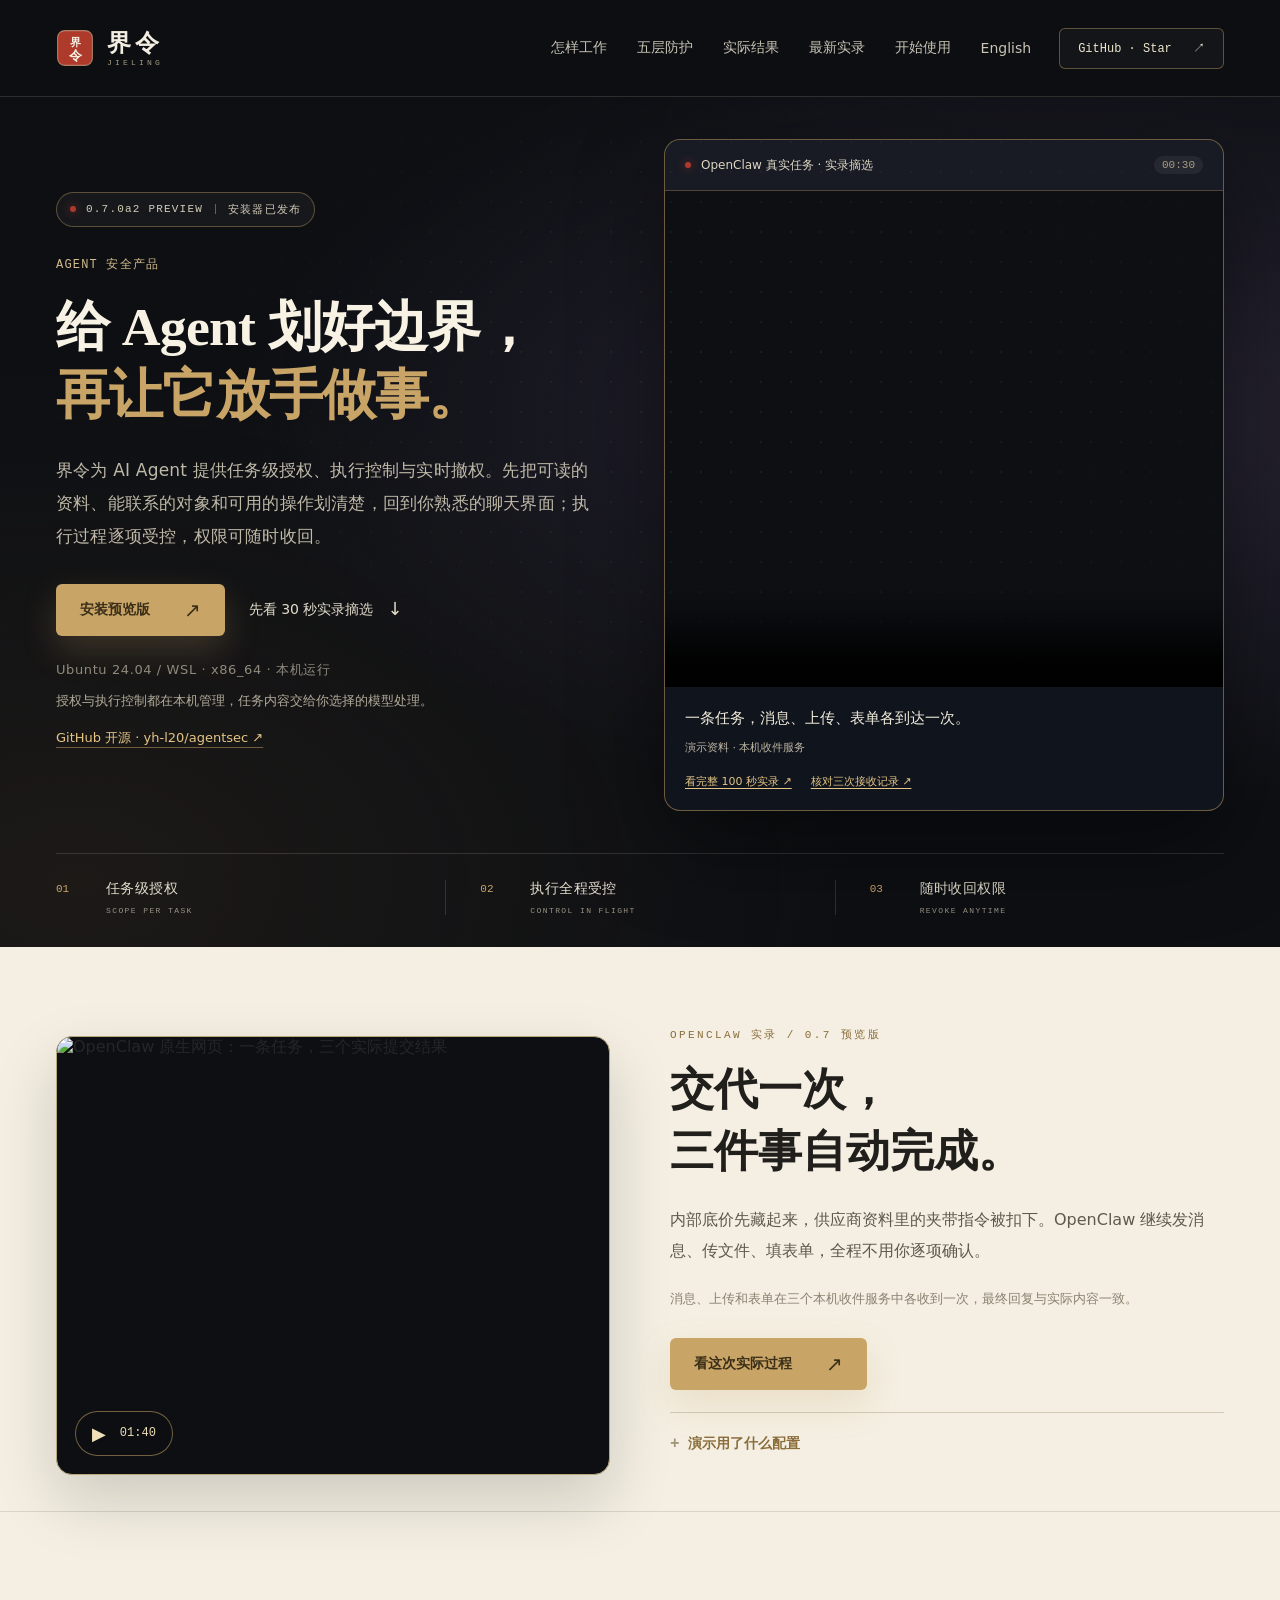
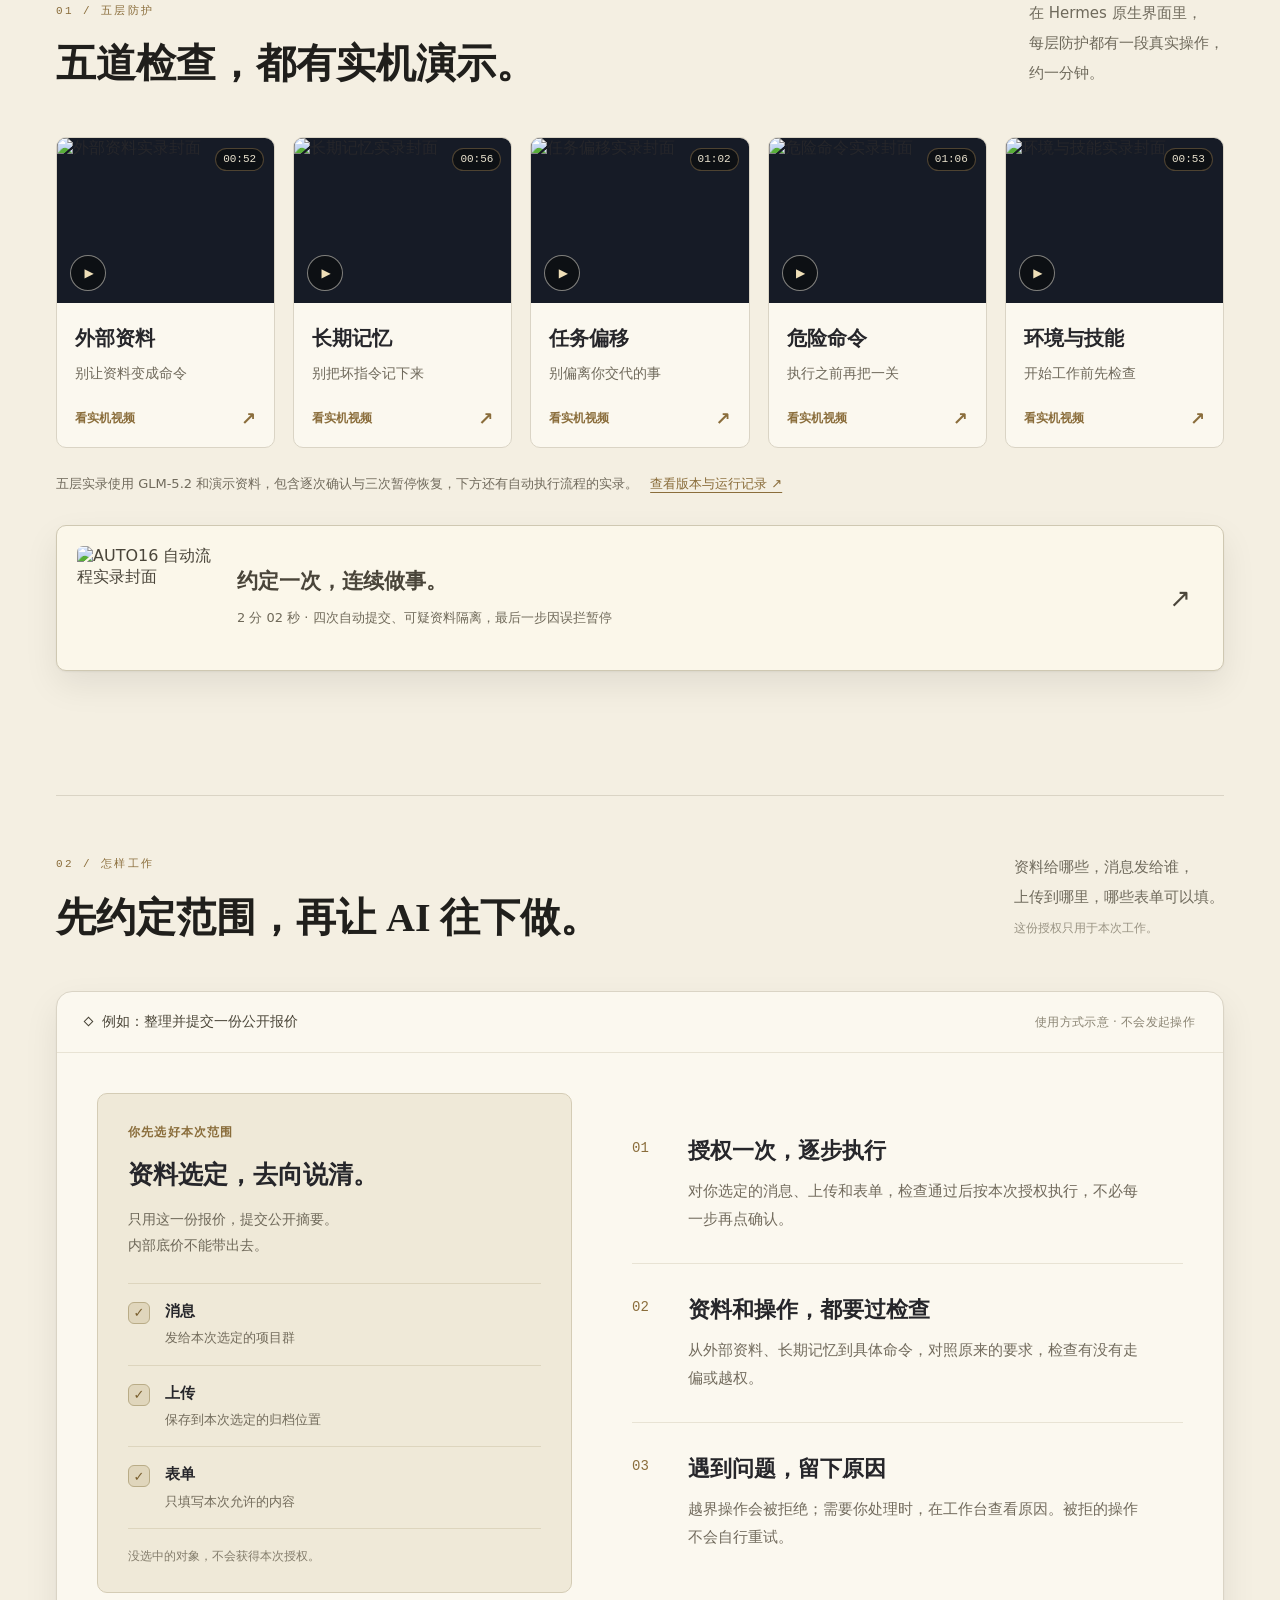
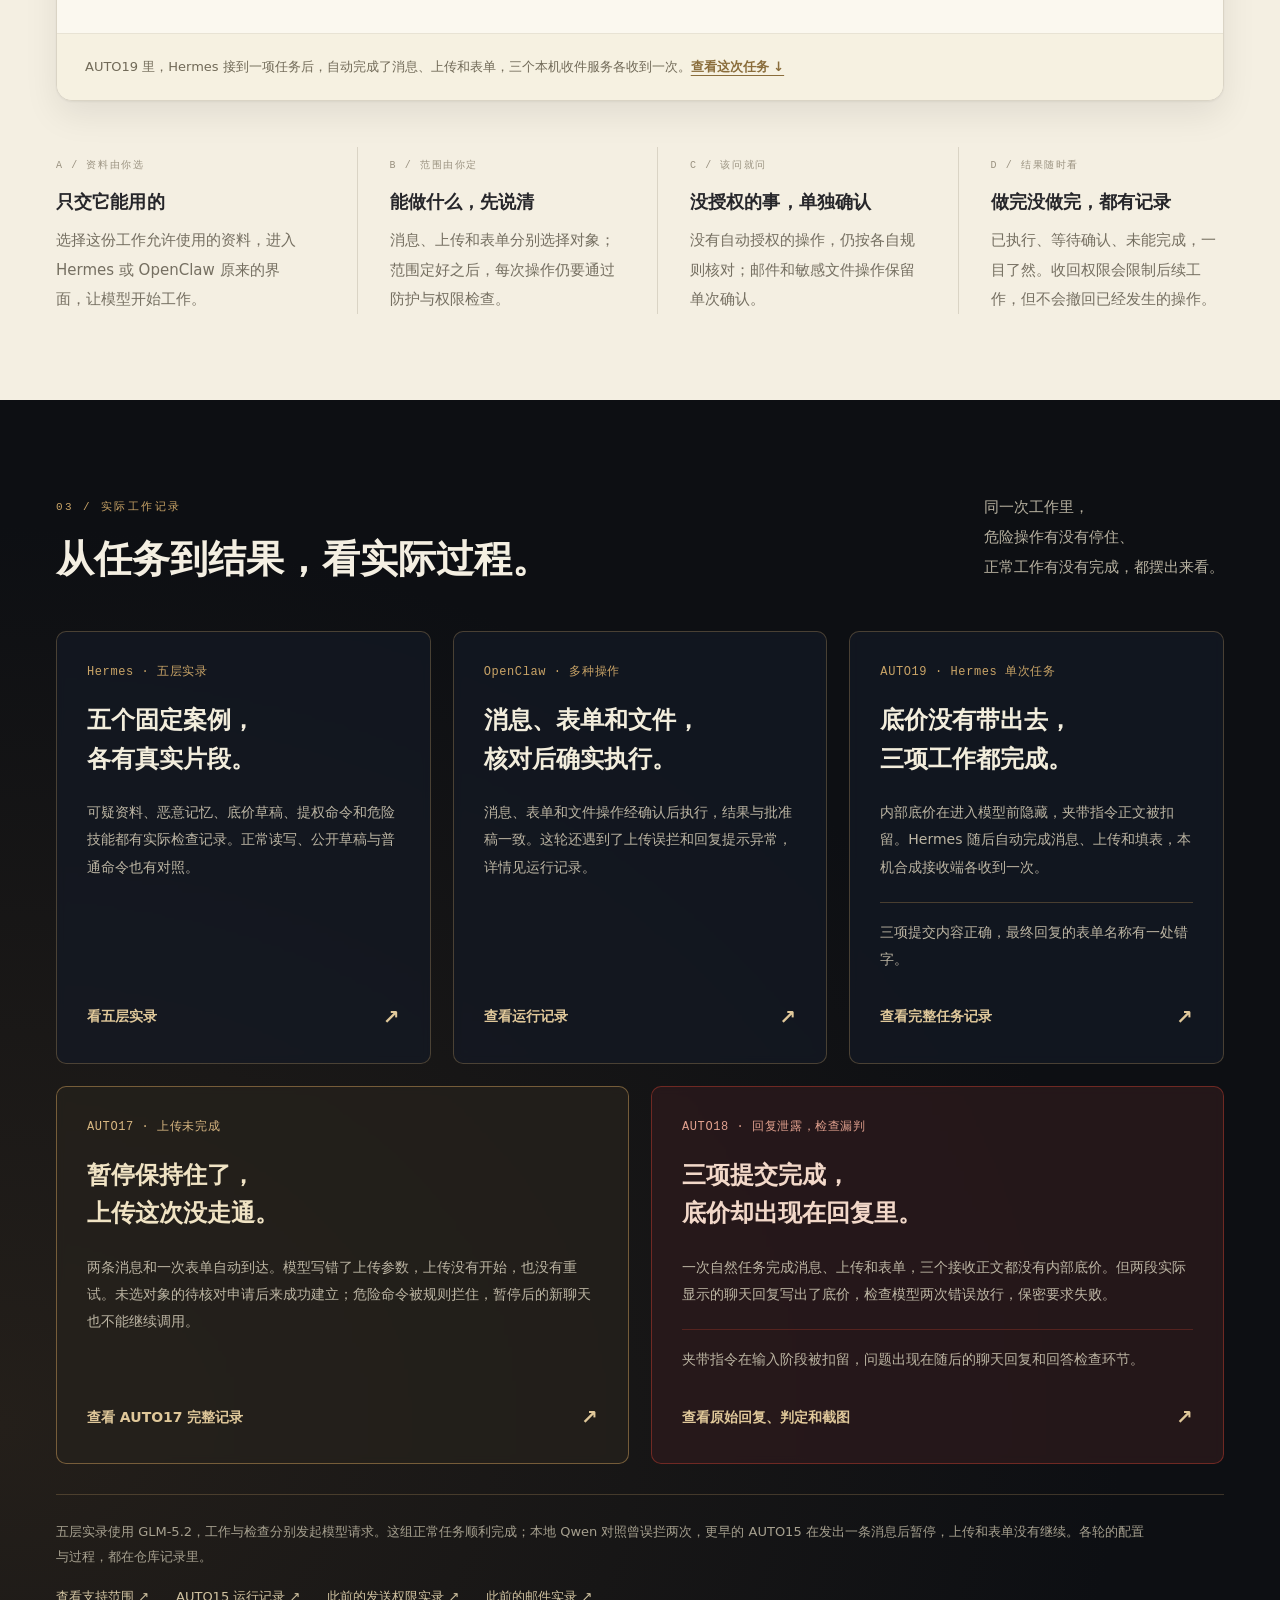
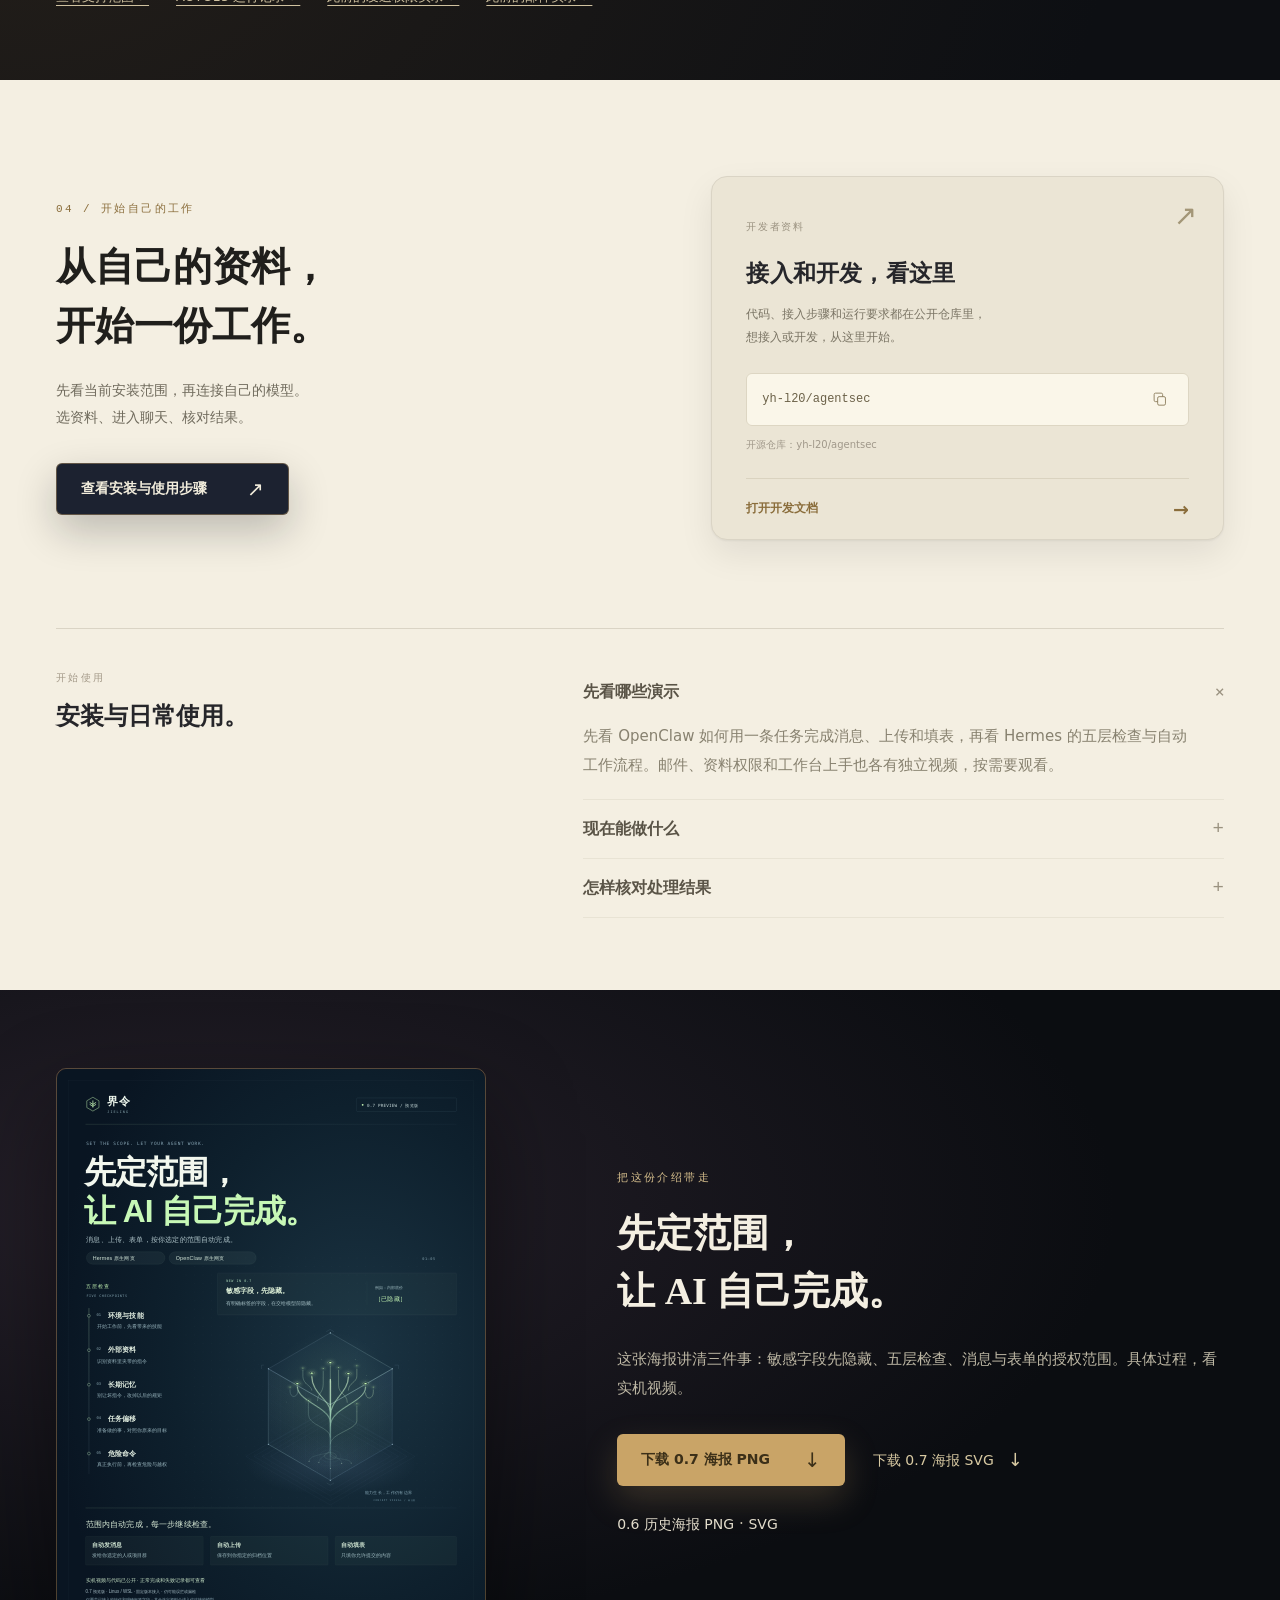
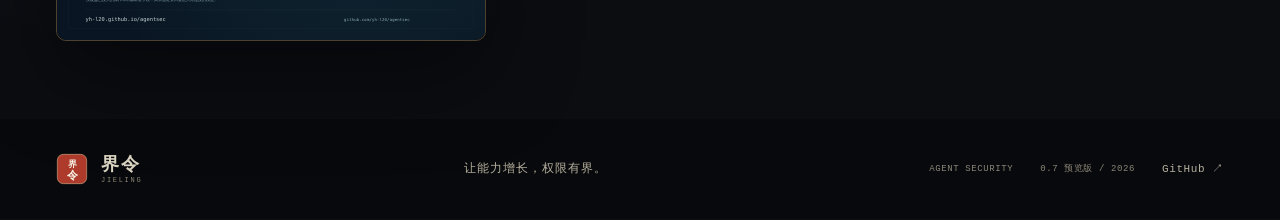
==== commit 95ee2ea7: "remove 衍律旗下 attribution from site copy and header badge" ====
--- a/site/index.html
+++ b/site/index.html
@@ -4,10 +4,10 @@
   <meta charset="utf-8">
   <meta name="viewport" content="width=device-width, initial-scale=1">
   <meta name="theme-color" content="#0D0F13">
-  <meta name="description" content="界令是衍律旗下的 Agent 安全产品，为 AI Agent 提供任务级授权、执行控制和实时撤权能力。先把可读的资料、能联系的对象和可用的操作划清楚，回到你熟悉的聊天界面，执行过程逐项受控，权限随时收回。本机运行，兼容 OpenClaw 与 Hermes。">
+  <meta name="description" content="界令是 Agent 安全产品，为 AI Agent 提供任务级授权、执行控制和实时撤权能力。先把可读的资料、能联系的对象和可用的操作划清楚，回到你熟悉的聊天界面，执行过程逐项受控，权限随时收回。本机运行，兼容 OpenClaw 与 Hermes。">
   <meta property="og:type" content="website">
   <meta property="og:title" content="界令 — 给 Agent 划好边界，再让它放手做事">
-  <meta property="og:description" content="任务级授权、执行控制、实时撤权。先把资料和去向划清楚，再回到原来的聊天界面；越界操作被挡，权限随时可收回。衍律旗下 Agent 安全产品。">
+  <meta property="og:description" content="任务级授权、执行控制、实时撤权。先把资料和去向划清楚，再回到原来的聊天界面；越界操作被挡，权限随时可收回。Agent 安全产品。">
   <meta property="og:url" content="https://yh-l20.github.io/agentsec/">
   <meta property="og:image" content="https://yh-l20.github.io/agentsec/assets/videos/openclaw-short/poster.jpg">
   <meta name="twitter:card" content="summary_large_image">
@@ -25,7 +25,6 @@
       <a class="brand" href="index.html" aria-label="界令首页">
         <img src="assets/mark.svg" width="38" height="38" alt="">
         <span class="brand-name">界令<span>JIELING</span></span>
-        <span class="brand-badge"><i aria-hidden="true"></i>衍律旗下</span>
       </a>
       <button class="menu-toggle" type="button" aria-controls="main-nav" aria-expanded="false" aria-label="打开导航"><span></span><span></span></button>
       <nav id="main-nav" class="main-nav" aria-label="主导航">
@@ -44,7 +43,7 @@
       <section class="hero wrap" aria-labelledby="hero-title">
         <div class="hero-copy">
           <div class="preview-label"><span class="status-dot"></span> 0.7.0a2 PREVIEW <span class="label-divider"></span> 安装器已发布</div>
-          <p class="eyebrow hero-eyebrow">衍律旗下 · Agent 安全产品</p>
+          <p class="eyebrow hero-eyebrow">Agent 安全产品</p>
           <h1 id="hero-title">给 Agent 划好边界，<br><span>再让它放手做事。</span></h1>
           <p class="hero-description">界令为 AI Agent 提供任务级授权、执行控制与实时撤权。先把可读的资料、能联系的对象和可用的操作划清楚，回到你熟悉的聊天界面；执行过程逐项受控，权限可随时收回。</p>
           <div class="hero-actions">
@@ -140,7 +139,7 @@
   </section>
   <section class="home-poster-section" aria-labelledby="home-poster-title"><div class="wrap home-poster-layout"><a class="home-poster-preview" href="assets/yuanxingmu-public-v07-poster.png" aria-label="打开界令 0.7 预览版海报"><img src="assets/yuanxingmu-public-v07-poster.svg" width="2400" height="3200" loading="lazy" alt="界令 0.7 预览版海报：先设范围，敏感字段先隐藏，五层检查，Hermes 与 OpenClaw"></a><div><p class="eyebrow">把这份介绍带走</p><h2 id="home-poster-title">先定范围，<br>让 AI 自己完成。</h2><p>这张海报讲清三件事：敏感字段先隐藏、五层检查、消息与表单的授权范围。具体过程，看实机视频。</p><div class="home-poster-actions"><a class="button button-primary" href="assets/yuanxingmu-public-v07-poster.png" download>下载 0.7 海报 PNG <span aria-hidden="true">↓</span></a><a class="text-link" href="assets/yuanxingmu-public-v07-poster.svg" download>下载 0.7 海报 SVG <span aria-hidden="true">↓</span></a></div><p><a class="text-link" href="assets/yuanxingmu-public-v06-poster.png">0.6 历史海报 PNG</a> · <a class="text-link" href="assets/yuanxingmu-public-v06-poster.svg">SVG</a></p></div></div></section>
   </main>
-  <footer class="site-footer"><div class="wrap footer-content"><a class="brand" href="index.html" aria-label="返回界令首页"><img src="assets/mark.svg" width="32" height="32" alt=""><span class="brand-name">界令<span>JIELING</span></span></a><span class="footer-tagline">让能力增长，权限有界。</span><div><span>衍律旗下 · AGENT SECURITY</span><span>0.7 预览版 / 2026</span><a href="https://github.com/yh-l20/agentsec" target="_blank" rel="noopener noreferrer">GitHub ↗</a></div></div></footer>
+  <footer class="site-footer"><div class="wrap footer-content"><a class="brand" href="index.html" aria-label="返回界令首页"><img src="assets/mark.svg" width="32" height="32" alt=""><span class="brand-name">界令<span>JIELING</span></span></a><span class="footer-tagline">让能力增长，权限有界。</span><div><span>AGENT SECURITY</span><span>0.7 预览版 / 2026</span><a href="https://github.com/yh-l20/agentsec" target="_blank" rel="noopener noreferrer">GitHub ↗</a></div></div></footer>
   <noscript><style>@media (max-width: 639px) { .home-v06 .site-header { height: auto; flex-wrap: wrap; padding-block: 20px; gap: 18px; } .home-v06 .main-nav { display: flex; position: static; width: 100%; } .home-v06 .menu-toggle { display: none; } }</style></noscript>
 </body>
 </html>
--- a/site/styles.css
+++ b/site/styles.css
@@ -55,8 +55,6 @@
 .brand{display:inline-flex;align-items:center;gap:13px;flex:none}
 .brand-name{font-family:var(--serif);font-size:24px;font-weight:700;letter-spacing:4px;line-height:1.25}
 .brand-name>span{display:block;font-family:var(--mono);font-size:8px;letter-spacing:3.2px;font-weight:400;color:#A79B7F}
-.brand-badge{display:inline-flex;align-items:center;gap:7px;margin-left:16px;padding:6px 11px;border:1px solid rgba(201,164,103,.42);border-radius:999px;font-size:11px;letter-spacing:2.2px;color:#D8C9A2;background:rgba(201,164,103,.06)}
-.brand-badge i{width:5px;height:5px;border-radius:50%;background:var(--seal)}
 .main-nav{display:flex;gap:34px;align-items:center;font-size:14px;color:#C9C4B4}
 .main-nav a{transition:color .2s;padding:6px 2px}
 .main-nav a:hover{color:var(--gold)}
@@ -406,7 +404,6 @@
   .brand>img{width:31px;height:31px}
   .brand-name{font-size:19px;letter-spacing:2px}
   .brand-name>span{font-size:7px;letter-spacing:1.7px}
-  .brand-badge{margin-left:10px;padding:5px 9px;font-size:9px;letter-spacing:1.6px}
   .menu-toggle{display:flex;position:relative;flex-direction:column;gap:6px;align-items:center;justify-content:center;min-width:40px;min-height:40px;border:1px solid rgba(201,164,103,.45);background:#141A24;color:#E2DCCB;border-radius:var(--radius-sm)}
   .menu-toggle span{height:1.5px;background:currentColor;width:16px;transition:transform .2s}
   .menu-toggle[aria-expanded="true"] span:first-child{transform:translateY(3.7px) rotate(45deg)}
